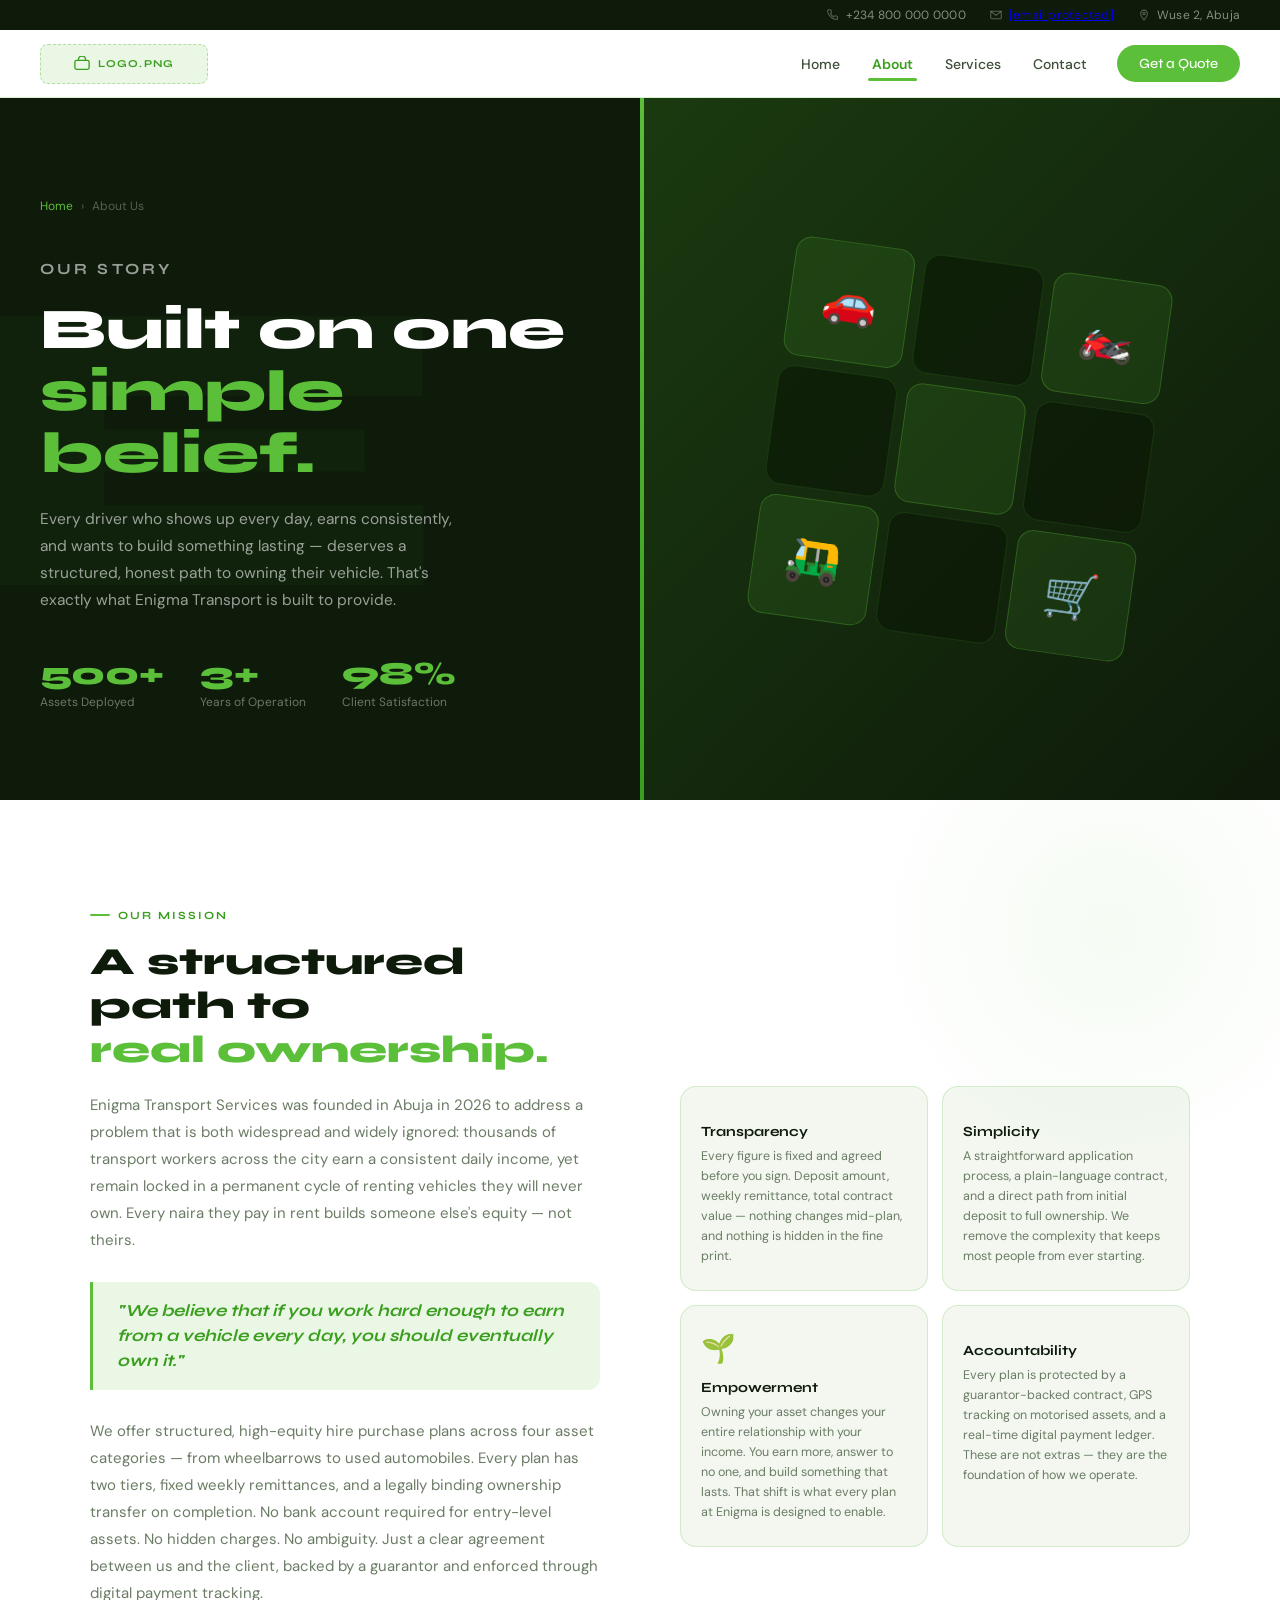
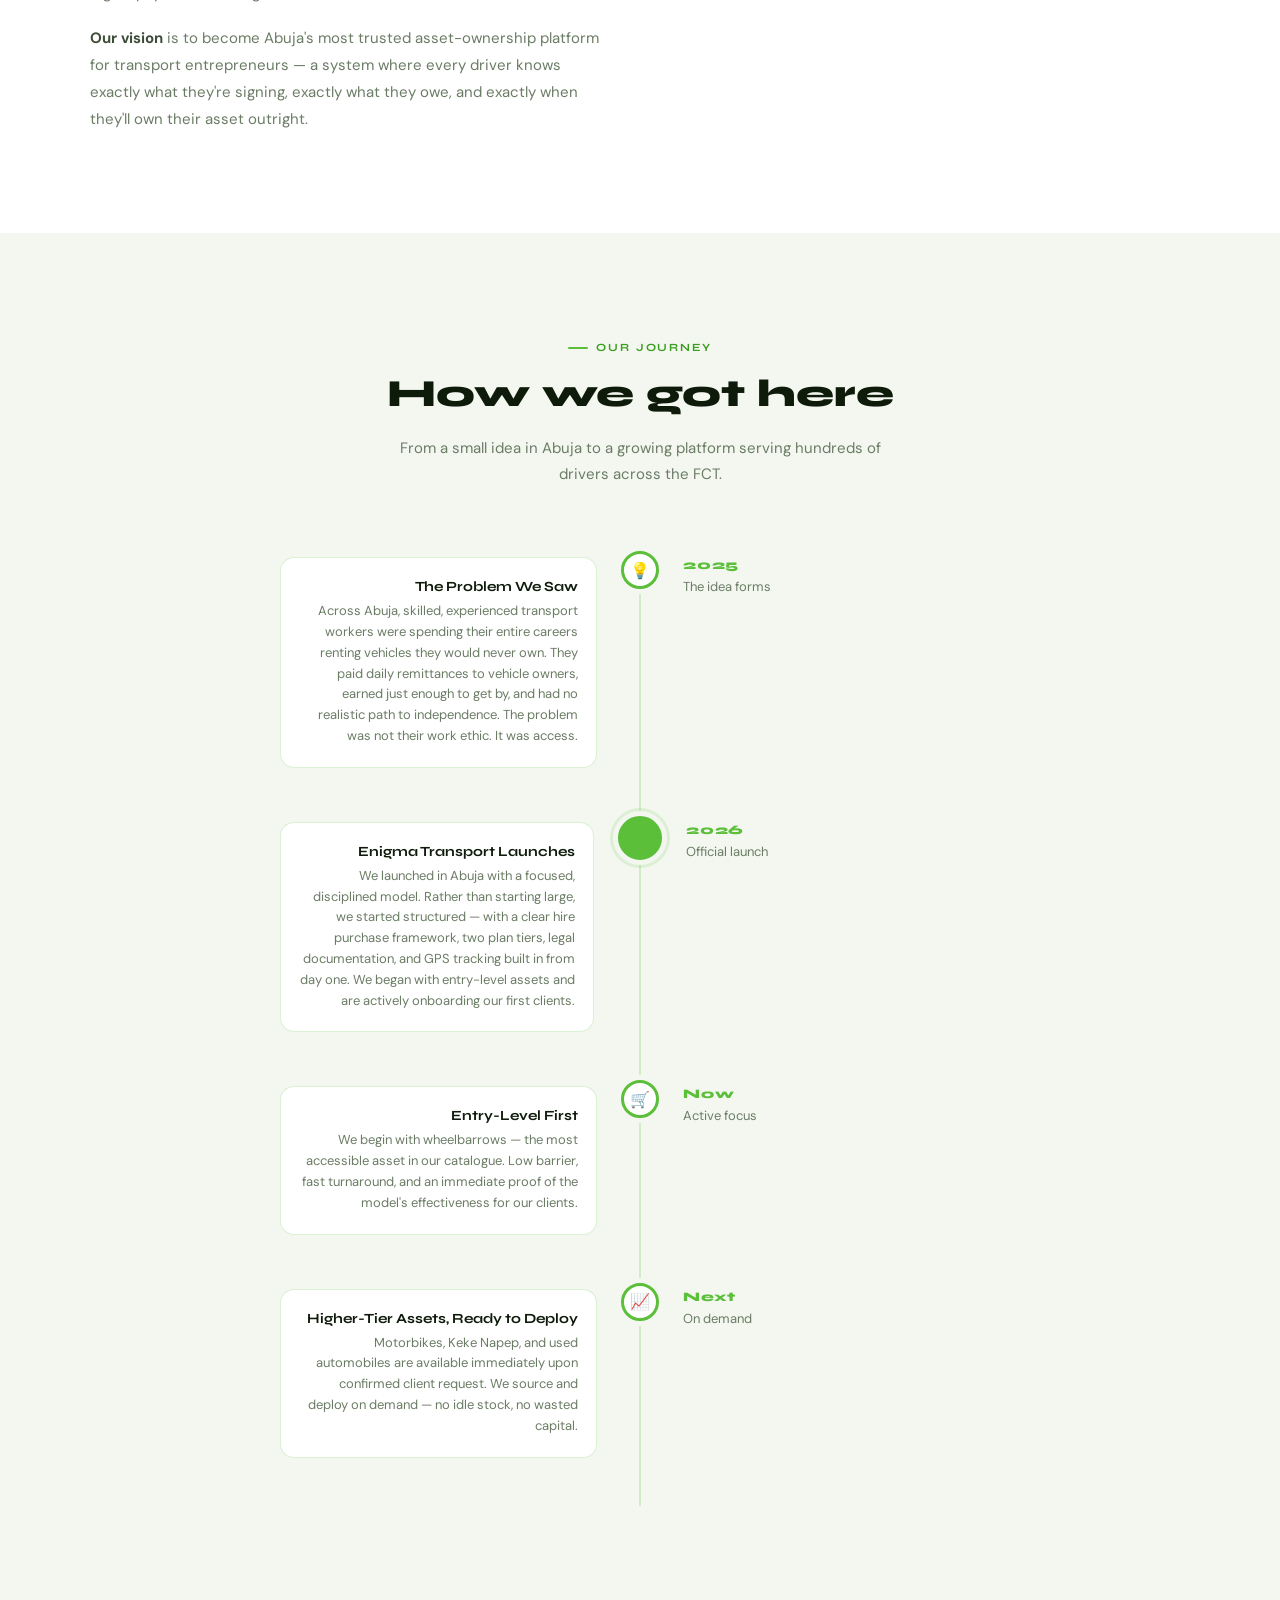
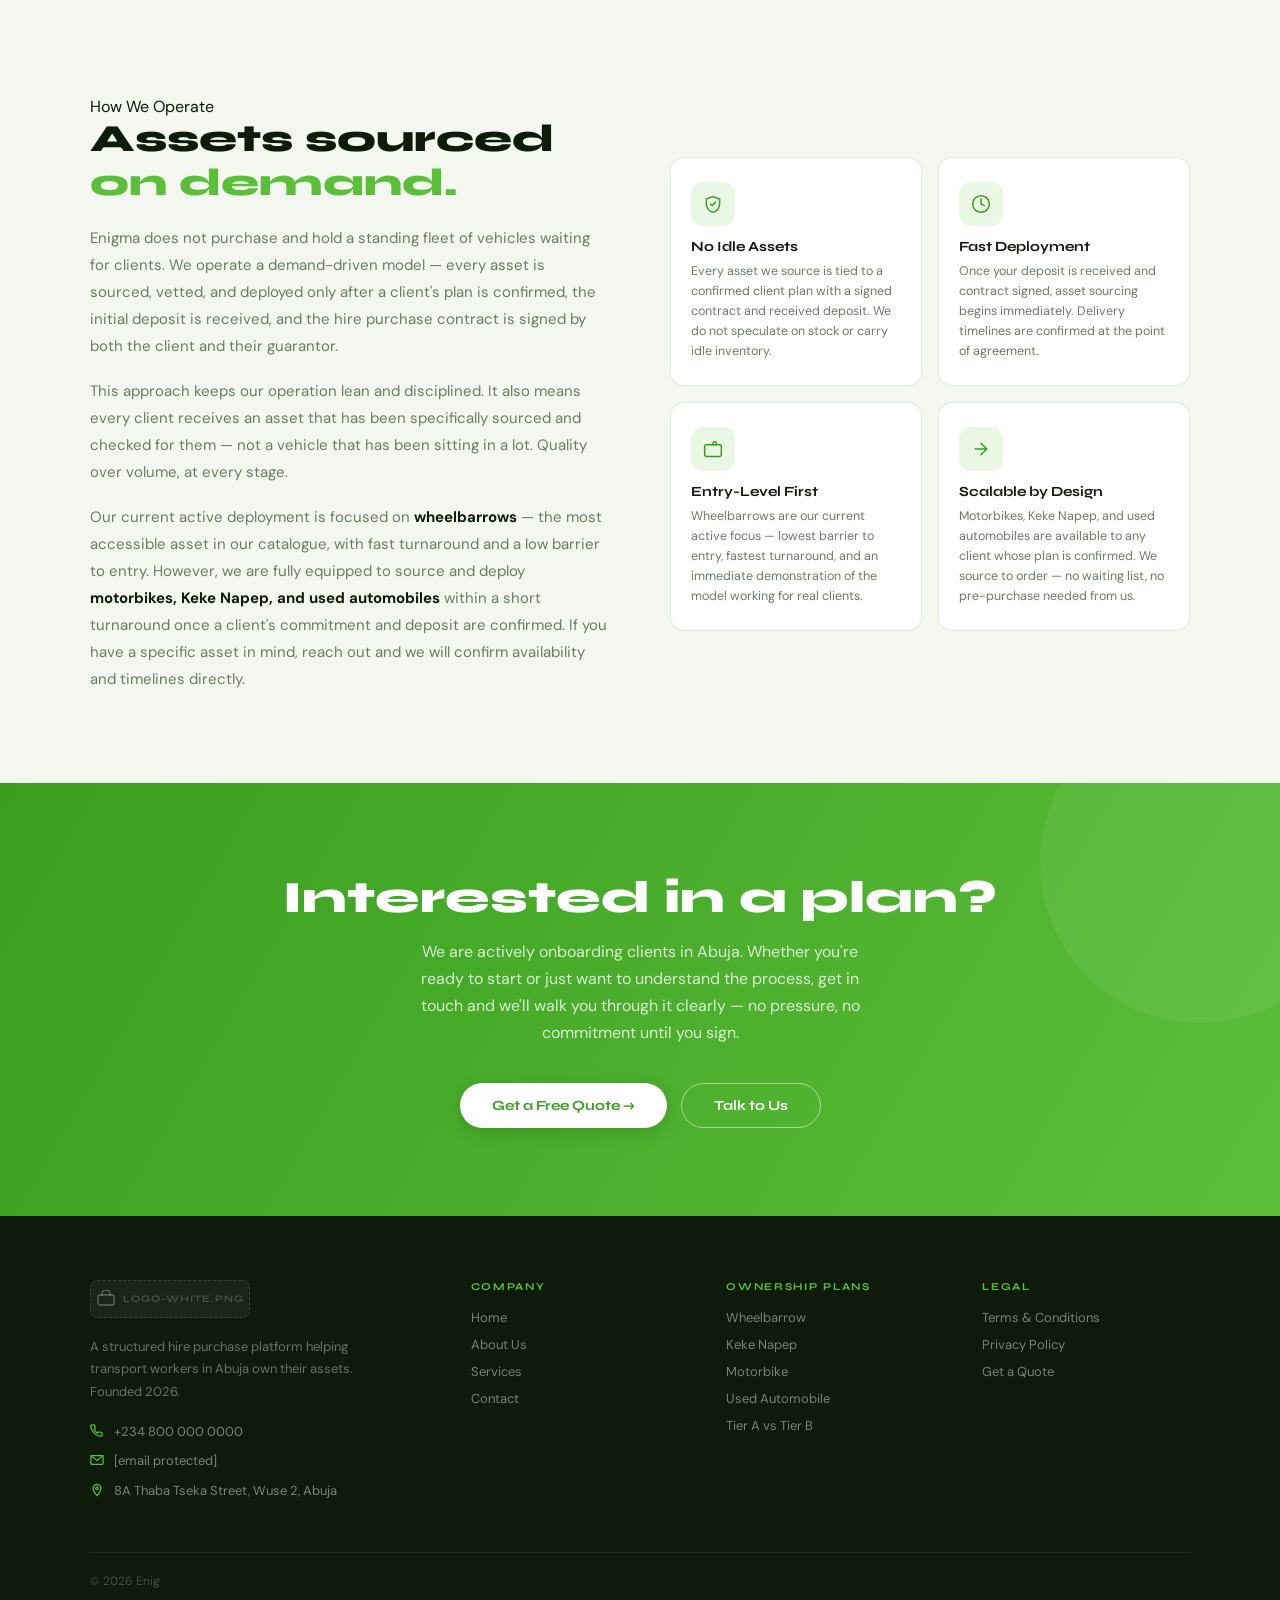
==== about.html @ c0e17446 "initial commit" ====
<!DOCTYPE html>
<html lang="en">
<head>
  <meta charset="UTF-8"/>
  <meta name="viewport" content="width=device-width, initial-scale=1.0"/>
  <title>About Us — Enigma Transport Services</title>
  <link rel="preconnect" href="https://fonts.googleapis.com">
  <link rel="preconnect" href="https://fonts.gstatic.com" crossorigin>
  <link href="https://fonts.googleapis.com/css2?family=Syne:wght@400;600;700;800&family=DM+Sans:ital,wght@0,300;0,400;0,500;0,600;1,300&display=swap" rel="stylesheet">

  <style>
    /* ── Top bar ── */
    .top-bar {
      display: flex; justify-content: flex-end; align-items: center;
      gap: 24px; background: var(--ink); padding: 7px 40px;
      font-size: 12px; color: rgba(255,255,255,0.5); letter-spacing: 0.02em;
    }
    .top-bar-item { display: flex; align-items: center; gap: 7px; }
    .top-bar-item svg { flex-shrink: 0; opacity: 0.6; }
    @media (max-width: 760px) { .top-bar { display: none; } }

    /* ── Header ── */
    .header {
      position: sticky; top: 0; z-index: 100;
      background: rgba(255,255,255,0.96);
      backdrop-filter: blur(12px); -webkit-backdrop-filter: blur(12px);
      border-bottom: 1.5px solid var(--border);
      padding: 0 40px;
      display: flex; align-items: center; justify-content: space-between;
      height: 68px; animation: slideDown 0.5s ease both;
    }

    /* Logo placeholder
       REPLACE: remove .logo-placeholder div entirely, keep only:
       <img src="images/logo.png" alt="Enigma Transport Services"> */
    .logo-link { text-decoration: none; display: flex; align-items: center; flex-shrink: 0; }
    .logo-img-wrap { height: 40px; width: 168px; display: flex; align-items: center; }
    .logo-placeholder {
      width: 100%; height: 40px; background: var(--green-pale);
      border: 1.5px dashed rgba(91,191,58,0.4); border-radius: 8px;
      display: flex; align-items: center; justify-content: center; gap: 8px;
    }
    .logo-placeholder span {
      font-family: var(--font-head); font-size: 10.5px; font-weight: 700;
      letter-spacing: 0.1em; text-transform: uppercase; color: var(--green-dark);
    }
    .logo-img-wrap img { height: 40px; width: auto; display: block; object-fit: contain; }

    /* Nav — bottom border slide-in */
    .nav { display: flex; align-items: center; gap: 0; }
    .nav a {
      font-size: 14px; font-weight: 500; color: var(--ink-soft);
      text-decoration: none; padding: 8px 16px;
      position: relative; transition: color 0.22s; white-space: nowrap;
    }
    .nav a::after {
      content: ''; position: absolute; bottom: 0; left: 50%; right: 50%;
      height: 2.5px; background: var(--green); border-radius: 2px;
      transition: left 0.28s cubic-bezier(.22,1,.36,1), right 0.28s cubic-bezier(.22,1,.36,1);
    }
    .nav a:hover { color: var(--green-dark); }
    .nav a:hover::after { left: 12px; right: 12px; }
    .nav a.active { color: var(--green-dark); font-weight: 600; }
    .nav a.active::after { left: 12px; right: 12px; }
    .nav-cta {
      margin-left: 14px; font-family: var(--font-head); font-size: 13px; font-weight: 700;
      background: var(--green); color: #fff !important;
      padding: 10px 22px !important; border-radius: 100px !important;
      border: none; cursor: pointer;
      transition: background 0.2s, transform 0.2s !important;
      flex-shrink: 0;
    }
    .nav-cta::after { display: none !important; }
    .nav-cta:hover { background: var(--green-dark) !important; transform: scale(1.04) !important; }
    .menu-toggle {
      display: none; background: none; border: none;
      cursor: pointer; padding: 6px; flex-direction: column; gap: 5px;
    }
    .menu-toggle span { display: block; width: 22px; height: 2px; background: var(--ink); border-radius: 2px; }

*, *::before, *::after { box-sizing: border-box; margin: 0; padding: 0; }

    :root {
      --green:       #5bbf3a;
      --green-dark:  #3a9e1f;
      --green-dim:   rgba(91,191,58,0.14);
      --green-pale:  #eaf7e4;
      --ink:         #0e1a0a;
      --ink-soft:    #3d4d38;
      --muted:       #6b7c65;
      --surface:     #ffffff;
      --bg:          #f3f7f0;
      --border:      rgba(91,191,58,0.22);
      --font-head:   'Syne', sans-serif;
      --font-body:   'DM Sans', sans-serif;
    }

    html { scroll-behavior: smooth; }
    body { font-family: var(--font-body); background: var(--surface); color: var(--ink); overflow-x: hidden; }

    @keyframes fadeUp {
      from { opacity: 0; transform: translateY(24px); }
      to   { opacity: 1; transform: translateY(0); }
    }
    @keyframes slideDown {
      from { transform: translateY(-100%); opacity: 0; }
      to   { transform: translateY(0); opacity: 1; }
    }
    @keyframes fadeIn {
      from { opacity: 0; } to { opacity: 1; }
    }

        
    
    
    
    
    
    /* ── Nav — bottom border slide-in on hover/active ── */
    
    
    
    
    
    
    
    
    
    
    
    

    /* ── Hero ─────────────────────────────────── */
    .about-hero {
      background: var(--ink);
      min-height: 78vh;
      display: grid;
      grid-template-columns: 1fr 1fr;
      position: relative;
      overflow: hidden;
    }
    @media (max-width: 860px) { .about-hero { grid-template-columns: 1fr; min-height: auto; } }

    .hero-left {
      padding: 90px 60px 80px 40px;
      display: flex; flex-direction: column; justify-content: center;
      position: relative; z-index: 2;
    }

    /* big decorative letter */
    .hero-left::before {
      content: 'E';
      position: absolute; left: -30px; top: 50%;
      transform: translateY(-50%);
      font-family: var(--font-head); font-size: 420px; font-weight: 800;
      color: rgba(91,191,58,0.04); line-height: 1;
      pointer-events: none; user-select: none;
    }

    .breadcrumb {
      font-size: 12px; color: rgba(255,255,255,0.3);
      margin-bottom: 22px; display: flex; align-items: center; gap: 8px;
    }
    .breadcrumb a { color: var(--green); text-decoration: none; }

    .hero-eyebrow {
      font-family: var(--font-head); font-size: 11px; font-weight: 700;
      letter-spacing: 0.2em; text-transform: uppercase; color: var(--green);
      margin-bottom: 16px;
      animation: fadeUp 0.5s 0.1s both;
    }

    .hero-left h1 {
      font-family: var(--font-head);
      font-size: clamp(2.2rem, 4.5vw, 3.8rem);
      font-weight: 800; color: #fff; line-height: 1.08;
      animation: fadeUp 0.55s 0.2s both;
    }
    .hero-left h1 .accent { color: var(--green); }

    .hero-left p {
      font-size: 15.5px; color: rgba(255,255,255,0.58);
      max-width: 420px; line-height: 1.75; margin-top: 20px;
      animation: fadeUp 0.55s 0.3s both;
    }

   .hero-stats {
      display: flex; 
      gap: 36px; 
      margin-top: 44px; 
      flex-wrap: wrap;
      animation: fadeUp 0.55s 0.4s both;
    }

    .h-stat-num {
      font-family: var(--font-head); 
      font-size: 2rem; 
      font-weight: 800;
      color: var(--green); 
      line-height: 1;
    }

    .h-stat-label { 
      font-size: 12px; 
      color: rgba(255,255,255,0.4); 
      margin-top: 4px; 
    }
    /* right image mosaic */
    .hero-right {
      position: relative; overflow: hidden;
    }
    @media (max-width: 860px) { .hero-right { display: none; } }

    .hero-right-img {
      position: absolute; inset: 0;
      background: linear-gradient(135deg, #1a3a10 0%, #0e1a0a 100%);
      display: flex; align-items: center; justify-content: center;
    }

    /* mosaic of emoji blocks */
    .mosaic {
      display: grid;
      grid-template-columns: repeat(3, 120px);
      grid-template-rows: repeat(3, 120px);
      gap: 10px;
      transform: rotate(8deg);
      opacity: 0.9;
      animation: fadeIn 0.8s 0.4s both;
    }
    .mosaic-cell {
      border-radius: 16px;
      background: rgba(255,255,255,0.05);
      border: 1.5px solid rgba(91,191,58,0.15);
      display: flex; align-items: center; justify-content: center;
      font-size: 2.8rem;
      transition: transform 0.3s;
    }
    .mosaic-cell.filled {
      background: rgba(91,191,58,0.12);
      border-color: rgba(91,191,58,0.3);
    }
    .mosaic-cell.dark { background: rgba(10,22,5,0.6); }

    /* diagonal green stripe */
    .hero-right::after {
      content: '';
      position: absolute; top: 0; left: 0;
      width: 4px; height: 100%;
      background: linear-gradient(180deg, var(--green) 0%, var(--green-dark) 100%);
    }

    /* ── Mission section ──────────────────────── */
    .mission {
      padding: 100px 40px;
      background: var(--surface);
      position: relative; overflow: hidden;
    }
    .mission::before {
      content: '';
      position: absolute; top: -120px; right: -80px;
      width: 500px; height: 500px; border-radius: 50%;
      background: radial-gradient(circle, rgba(91,191,58,0.06) 0%, transparent 70%);
      pointer-events: none;
    }

    .mission-inner {
      max-width: 1100px; margin: 0 auto;
      display: grid; grid-template-columns: 1fr 1fr; gap: 80px; align-items: center;
    }
    @media (max-width: 820px) { .mission-inner { grid-template-columns: 1fr; gap: 48px; } }

    .section-tag {
      display: inline-flex; align-items: center; gap: 8px;
      font-family: var(--font-head); font-size: 11px; font-weight: 700;
      letter-spacing: 0.18em; text-transform: uppercase;
      color: var(--green-dark); margin-bottom: 18px;
    }
    .section-tag::before {
      content: '';
      width: 20px; height: 2px;
      background: var(--green); border-radius: 2px;
    }

    .section-h2 {
      font-family: var(--font-head);
      font-size: clamp(1.7rem, 3vw, 2.4rem);
      font-weight: 800; color: var(--ink); line-height: 1.15;
      margin-bottom: 20px;
    }
    .section-h2 .accent { color: var(--green); }

    .mission-text p {
      font-size: 15px; color: var(--muted); line-height: 1.8; margin-bottom: 18px;
    }

    .pull-quote {
      border-left: 3px solid var(--green);
      padding: 16px 24px;
      background: var(--green-pale);
      border-radius: 0 12px 12px 0;
      margin: 28px 0;
    }
    .pull-quote p {
      font-family: var(--font-head); font-size: 1.05rem; font-weight: 700;
      color: var(--green-dark); line-height: 1.5; margin: 0 !important;
      font-style: italic;
    }

    /* values cards */
    .values-grid {
      display: grid; grid-template-columns: 1fr 1fr; gap: 14px;
    }
    .value-card {
      background: var(--bg); border: 1.5px solid var(--border);
      border-radius: 16px; padding: 24px 20px;
      transition: transform 0.3s, box-shadow 0.3s, border-color 0.3s;
      cursor: default;
    }
    .value-card:hover {
      transform: translateY(-5px);
      box-shadow: 0 12px 32px rgba(91,191,58,0.12);
      border-color: var(--green);
    }
    .val-icon {
      font-size: 28px; margin-bottom: 12px;
      display: block;
    }
    .value-card h4 {
      font-family: var(--font-head); font-size: 14px; font-weight: 700;
      color: var(--ink); margin-bottom: 6px;
    }
    .value-card p { font-size: 12.5px; color: var(--muted); line-height: 1.6; }

    /* ── Story / Timeline ─────────────────────── */
    .story {
      background: var(--bg);
      padding: 100px 40px;
    }
    .story-inner { max-width: 1100px; margin: 0 auto; }

    .story-head { text-align: center; margin-bottom: 64px; }
    .story-head p { font-size: 15px; color: var(--muted); max-width: 520px; margin: 12px auto 0; line-height: 1.7; }

    .timeline {
      position: relative;
      display: flex; flex-direction: column; gap: 0;
      max-width: 720px; margin: 0 auto;
    }

    /* vertical line */
    .timeline::before {
      content: '';
      position: absolute; top: 0; bottom: 0; left: 50%;
      width: 2px; background: var(--border);
      transform: translateX(-50%);
    }
    @media (max-width: 640px) { .timeline::before { left: 20px; } }

    .tl-item {
      display: grid;
      grid-template-columns: 1fr auto 1fr;
      gap: 0 24px;
      align-items: start;
      margin-bottom: 48px;
      position: relative;
    }
    @media (max-width: 640px) {
      .tl-item { grid-template-columns: auto 1fr; gap: 0 16px; padding-left: 8px; }
      .tl-right { display: none; }
    }

    .tl-left { text-align: right; padding-top: 6px; }
    .tl-right { padding-top: 6px; }

    .tl-year {
      font-family: var(--font-head); font-size: 13px; font-weight: 800;
      color: var(--green); letter-spacing: 0.06em;
    }
    .tl-desc { font-size: 13px; color: var(--muted); line-height: 1.6; margin-top: 4px; }

    .tl-dot-wrap {
      display: flex; flex-direction: column; align-items: center; gap: 0;
      position: relative; z-index: 1;
    }
    .tl-dot {
      width: 38px; height: 38px; border-radius: 50%;
      background: var(--surface); border: 3px solid var(--green);
      display: flex; align-items: center; justify-content: center;
      font-size: 16px; flex-shrink: 0;
      box-shadow: 0 0 0 5px var(--bg);
    }
    .tl-item.major .tl-dot {
      background: var(--green); width: 44px; height: 44px;
      box-shadow: 0 0 0 5px var(--bg), 0 0 0 8px rgba(91,191,58,0.15);
    }

    .tl-card {
      background: var(--surface); border: 1.5px solid var(--border);
      border-radius: 14px; padding: 20px 18px;
      transition: box-shadow 0.3s, border-color 0.3s;
    }
    .tl-card:hover { box-shadow: 0 8px 24px rgba(91,191,58,0.1); border-color: var(--green); }
    .tl-card h4 {
      font-family: var(--font-head); font-size: 14px; font-weight: 700;
      color: var(--ink); margin-bottom: 6px;
    }
    .tl-card p { font-size: 13px; color: var(--muted); line-height: 1.6; }

    /* odd items: card on left, desc on right */
    .tl-item.odd .tl-left { order: 1; }
    .tl-item.odd .tl-dot-wrap { order: 2; }
    .tl-item.odd .tl-right { order: 3; }

    .tl-item.even .tl-left { order: 3; text-align: left; }
    .tl-item.even .tl-dot-wrap { order: 2; }
    .tl-item.even .tl-right { order: 1; text-align: right; }

    /* ── Team section ─────────────────────────── */
    .team {
      background: var(--surface);
      padding: 100px 40px;
    }
    .team-inner { max-width: 1100px; margin: 0 auto; }
    .team-head { text-align: center; margin-bottom: 56px; }
    .team-head p { font-size: 15px; color: var(--muted); max-width: 480px; margin: 12px auto 0; line-height: 1.7; }

    .team-grid {
      display: grid;
      grid-template-columns: repeat(3, 1fr);
      gap: 24px;
    }
    @media (max-width: 820px) { .team-grid { grid-template-columns: repeat(2,1fr); } }
    @media (max-width: 520px) { .team-grid { grid-template-columns: 1fr; } }

    .team-card {
      border-radius: 20px;
      overflow: hidden;
      border: 1.5px solid var(--border);
      background: var(--bg);
      transition: transform 0.35s cubic-bezier(.22,1,.36,1), box-shadow 0.35s;
    }
    .team-card:hover {
      transform: translateY(-8px);
      box-shadow: 0 20px 48px rgba(91,191,58,0.13);
    }

    .team-avatar {
      height: 200px;
      display: flex; align-items: center; justify-content: center;
      font-size: 72px;
      position: relative; overflow: hidden;
    }
    .team-avatar.c1 { background: linear-gradient(135deg, #d4efc8, #b7e09e); }
    .team-avatar.c2 { background: linear-gradient(135deg, #c8e4d4, #9dd4ba); }
    .team-avatar.c3 { background: linear-gradient(135deg, #d4dde0, #b0c4cd); }
    .team-avatar.c4 { background: linear-gradient(135deg, #e0d4c8, #cdb89d); }
    .team-avatar.c5 { background: linear-gradient(135deg, #d4c8e0, #b89dcd); }
    .team-avatar.c6 { background: linear-gradient(135deg, #e0e0c8, #cdc89d); }

    /* subtle pattern overlay */
    .team-avatar::before {
      content: '';
      position: absolute; inset: 0;
      background: radial-gradient(circle at 70% 30%, rgba(255,255,255,0.3) 0%, transparent 60%);
    }

    .team-info { padding: 22px 20px 24px; }
    .team-info h3 {
      font-family: var(--font-head); font-size: 16px; font-weight: 800;
      color: var(--ink); margin-bottom: 3px;
    }
    .team-role {
      font-size: 12px; font-weight: 600; letter-spacing: 0.06em;
      text-transform: uppercase; color: var(--green-dark); margin-bottom: 10px;
    }
    .team-bio { font-size: 13px; color: var(--muted); line-height: 1.6; }

    /* ── How it works ─────────────────────────── */
    .how {
      background: var(--ink);
      padding: 100px 40px;
      position: relative; overflow: hidden;
    }
    .how::before {
      content: '';
      position: absolute; bottom: -150px; right: -100px;
      width: 600px; height: 600px; border-radius: 50%;
      border: 2px solid rgba(91,191,58,0.08); pointer-events: none;
    }

    .how-inner { max-width: 1100px; margin: 0 auto; }
    .how-head { text-align: center; margin-bottom: 64px; }
    .how-head .section-tag { justify-content: center; }
    .how-head .section-h2 { color: #fff; }
    .how-head .section-h2 .accent { color: var(--green); }
    .how-head p { font-size: 15px; color: rgba(255,255,255,0.45); max-width: 480px; margin: 12px auto 0; line-height: 1.7; }

    .how-steps {
      display: grid;
      grid-template-columns: repeat(4, 1fr);
      gap: 2px;
      position: relative;
    }
    @media (max-width: 760px) { .how-steps { grid-template-columns: repeat(2,1fr); gap: 16px; } }
    @media (max-width: 460px) { .how-steps { grid-template-columns: 1fr; } }

    /* connector line */
    .how-steps::before {
      content: '';
      position: absolute; top: 28px; left: 12.5%; right: 12.5%;
      height: 2px; background: rgba(91,191,58,0.2);
      pointer-events: none;
    }
    @media (max-width: 760px) { .how-steps::before { display: none; } }

    .how-step {
      display: flex; flex-direction: column; align-items: center;
      text-align: center; padding: 0 16px;
      animation: fadeUp 0.5s both;
    }
    .how-step:nth-child(1) { animation-delay: 0.1s; }
    .how-step:nth-child(2) { animation-delay: 0.2s; }
    .how-step:nth-child(3) { animation-delay: 0.3s; }
    .how-step:nth-child(4) { animation-delay: 0.4s; }

    .how-num {
      width: 56px; height: 56px; border-radius: 50%;
      background: rgba(91,191,58,0.12);
      border: 2px solid rgba(91,191,58,0.3);
      display: flex; align-items: center; justify-content: center;
      font-family: var(--font-head); font-size: 20px; font-weight: 800;
      color: var(--green); margin-bottom: 20px;
      position: relative; z-index: 1;
      transition: background 0.3s, border-color 0.3s, transform 0.3s;
    }
    .how-step:hover .how-num {
      background: var(--green); color: #fff;
      border-color: var(--green);
      transform: scale(1.1);
      box-shadow: 0 0 0 6px rgba(91,191,58,0.15);
    }

    .how-step h4 {
      font-family: var(--font-head); font-size: 15px; font-weight: 700;
      color: #fff; margin-bottom: 10px;
    }
    .how-step p { font-size: 13px; color: rgba(255,255,255,0.45); line-height: 1.65; }

    /* ── Partners / Social proof ──────────────── */
    .proof {
      background: var(--bg); padding: 80px 40px;
    }
    .proof-inner { max-width: 1100px; margin: 0 auto; text-align: center; }
    .proof-inner .section-tag { justify-content: center; }
    .proof-inner .section-h2 { margin-bottom: 14px; }
    .proof-inner > p { font-size: 15px; color: var(--muted); max-width: 480px; margin: 0 auto 52px; line-height: 1.7; }

    .testimonials {
      display: grid; grid-template-columns: repeat(3,1fr); gap: 20px;
    }
    @media (max-width: 820px) { .testimonials { grid-template-columns: 1fr; max-width: 480px; margin: 0 auto; } }

    .testi-card {
      background: var(--surface); border: 1.5px solid var(--border);
      border-radius: 18px; padding: 28px 24px;
      text-align: left;
      transition: transform 0.3s, box-shadow 0.3s;
      animation: fadeUp 0.5s both;
    }
    .testi-card:nth-child(1) { animation-delay: 0.1s; }
    .testi-card:nth-child(2) { animation-delay: 0.2s; }
    .testi-card:nth-child(3) { animation-delay: 0.3s; }
    .testi-card:hover { transform: translateY(-5px); box-shadow: 0 14px 36px rgba(91,191,58,0.1); }

    .stars { color: var(--green); font-size: 14px; letter-spacing: 2px; margin-bottom: 14px; }
    .testi-card p {
      font-size: 14px; color: var(--ink-soft); line-height: 1.7;
      font-style: italic; margin-bottom: 20px;
    }
    .testi-author { display: flex; align-items: center; gap: 12px; }
    .testi-avatar {
      width: 40px; height: 40px; border-radius: 50%;
      background: var(--green-pale); display: flex;
      align-items: center; justify-content: center; font-size: 18px;
      border: 2px solid var(--border);
    }
    .testi-name { font-family: var(--font-head); font-size: 13px; font-weight: 700; color: var(--ink); }
    .testi-role { font-size: 11.5px; color: var(--muted); }

    /* ── CTA banner ───────────────────────────── */
    .cta-banner {
      background: linear-gradient(120deg, var(--green-dark) 0%, var(--green) 100%);
      padding: 88px 40px; text-align: center;
      position: relative; overflow: hidden;
    }
    .cta-banner::before {
      content: '';
      position: absolute; top: -80px; right: -80px;
      width: 320px; height: 320px; border-radius: 50%;
      background: rgba(255,255,255,0.06); pointer-events: none;
    }
    .cta-banner h2 {
      font-family: var(--font-head); font-size: clamp(1.8rem, 3.5vw, 2.8rem);
      font-weight: 800; color: #fff; margin-bottom: 14px; position: relative; z-index: 1;
    }
    .cta-banner p {
      font-size: 16px; color: rgba(255,255,255,0.8);
      max-width: 480px; margin: 0 auto 36px; line-height: 1.7; position: relative; z-index: 1;
    }
    .cta-buttons { display: flex; gap: 14px; justify-content: center; flex-wrap: wrap; position: relative; z-index: 1; }
    .btn-white {
      font-family: var(--font-head); font-size: 14px; font-weight: 700;
      background: #fff; color: var(--green-dark); border: none;
      border-radius: 100px; padding: 14px 32px; cursor: pointer;
      box-shadow: 0 4px 18px rgba(0,0,0,0.15);
      transition: transform 0.2s, box-shadow 0.2s;
    }
    .btn-white:hover { transform: translateY(-2px); box-shadow: 0 8px 28px rgba(0,0,0,0.2); }
    .btn-outline-white {
      font-family: var(--font-head); font-size: 14px; font-weight: 700;
      background: transparent; color: #fff;
      border: 1.5px solid rgba(255,255,255,0.5);
      border-radius: 100px; padding: 13px 32px; cursor: pointer;
      transition: background 0.22s, border-color 0.22s;
    }
    .btn-outline-white:hover { background: rgba(255,255,255,0.15); border-color: #fff; }

    
    /* ── Footer ─────────────────────────────────────────── */
    footer { background: var(--ink); padding: 64px 40px 0; }
    .footer-top { max-width: 1100px; margin: 0 auto; display: grid; grid-template-columns: 1.6fr 1fr 1fr 1fr; gap: 48px; padding-bottom: 52px; border-bottom: 1px solid rgba(255,255,255,0.08); }
    @media (max-width: 900px) { .footer-top { grid-template-columns: 1fr 1fr; } }
    @media (max-width: 520px) { .footer-top { grid-template-columns: 1fr; } }

    /* brand column spans full width of brand cell */
    .footer-brand { display: flex; flex-direction: column; gap: 18px; }
    .footer-logo-wrap { height: 38px; width: 160px; }
    .footer-logo-placeholder {
      width: 100%; height: 38px;
      background: rgba(255,255,255,0.05);
      border: 1.5px dashed rgba(255,255,255,0.14);
      border-radius: 8px;
      display: flex; align-items: center; justify-content: center; gap: 8px;
    }
    .footer-logo-placeholder span {
      font-family: var(--font-head); font-size: 10px; font-weight: 700;
      letter-spacing: 0.1em; text-transform: uppercase; color: rgba(255,255,255,0.2);
    }
    .footer-tagline { font-size: 13px; color: rgba(255,255,255,0.38); line-height: 1.75; max-width: 280px; }

    /* contact block */
    .footer-contact-block { display: flex; flex-direction: column; gap: 10px; }
    .footer-contact-item { display: flex; align-items: flex-start; gap: 10px; }
    .footer-contact-icon { width: 14px; height: 14px; flex-shrink: 0; color: var(--green); margin-top: 2px; }
    .footer-contact-item a,
    .footer-contact-item span { font-size: 13px; color: rgba(255,255,255,0.45); text-decoration: none; line-height: 1.5; transition: color 0.2s; }
    .footer-contact-item a:hover { color: var(--green); }

    /* link columns */
    .footer-links { display: contents; }
    .footer-col h5 {
      font-family: var(--font-head); font-size: 10.5px; font-weight: 700;
      letter-spacing: 0.16em; text-transform: uppercase;
      color: var(--green); margin-bottom: 16px;
    }
    .footer-col a {
      display: block; font-size: 13px; color: rgba(255,255,255,0.45);
      text-decoration: none; margin-bottom: 10px; transition: color 0.2s;
    }
    .footer-col a:hover { color: var(--green); }

    /* bottom bar */
    .footer-bottom {
      max-width: 1100px; margin: 0 auto;
      display: flex; justify-content: space-between; align-items: center;
      flex-wrap: wrap; gap: 10px;
      padding: 20px 0;
      font-size: 12px; color: rgba(255,255,255,0.22);
    }
    .footer-bottom a { color: rgba(255,255,255,0.3); text-decoration: none; transition: color 0.2s; }
    .footer-bottom a:hover { color: var(--green); }
    .footer-dot { margin: 0 6px; }

    @media (max-width: 760px) {
      footer { padding: 48px 20px 0; }
      .footer-bottom { padding: 16px 0; }
    }

    /* ── Responsive ───────────────────────────── */
    @media (max-width: 760px) {
      
      
      
      
      
      
      .nav a.active, 
      
      
      .hero-left { padding: 60px 20px; }
      .mission, .story, .team, .how, .proof { padding: 70px 20px; }
      .cta-banner { padding: 64px 20px; }
      footer { padding: 48px 20px 28px; }
    }
  </style>
</head>
<body>

    <!-- Top bar -->
  <div class="top-bar">
    <div class="top-bar-item">
      <!--
        ICON PLACEHOLDER — replace svg with:
        <img src="images/icon-phone-sm.svg" alt="" width="12" height="12">
      -->
      <svg width="12" height="12" viewBox="0 0 16 16" fill="none" stroke="currentColor" stroke-width="1.4" stroke-linecap="round" stroke-linejoin="round"><path d="M14 10.67v2a1.33 1.33 0 01-1.45 1.33 13.19 13.19 0 01-5.75-2.05 13 13 0 01-4-4A13.19 13.19 0 01.75 2.45 1.33 1.33 0 012.07 1h2a1.33 1.33 0 011.33 1.14 8.56 8.56 0 00.47 1.88 1.33 1.33 0 01-.3 1.41L4.59 6.4a10.67 10.67 0 004 4l.97-.97a1.33 1.33 0 011.41-.3 8.56 8.56 0 001.88.47A1.33 1.33 0 0114 10.67z"/></svg>
      +234 800 000 0000
    </div>
    <div class="top-bar-item">
      <!--
        ICON PLACEHOLDER — replace svg with:
        <img src="images/icon-email-sm.svg" alt="" width="12" height="12">
      -->
      <svg width="12" height="12" viewBox="0 0 16 16" fill="none" stroke="currentColor" stroke-width="1.4" stroke-linecap="round" stroke-linejoin="round"><rect x="1" y="3" width="14" height="10" rx="1.5"/><path d="M1 3l7 5.5L15 3"/></svg>
      <a href="/cdn-cgi/l/email-protection" class="__cf_email__" data-cfemail="eb82858d84ab8e85828c868a9f998a85989b84999fc5888486">[email&#160;protected]</a>
    </div>
    <div class="top-bar-item">
      <!--
        ICON PLACEHOLDER — replace svg with:
        <img src="images/icon-location-sm.svg" alt="" width="12" height="12">
      -->
      <svg width="12" height="12" viewBox="0 0 16 16" fill="none" stroke="currentColor" stroke-width="1.4" stroke-linecap="round" stroke-linejoin="round"><path d="M8 1.5A4.5 4.5 0 0112.5 6c0 3.5-4.5 8.5-4.5 8.5S3.5 9.5 3.5 6A4.5 4.5 0 018 1.5z"/><circle cx="8" cy="6" r="1.5"/></svg>
      Wuse 2, Abuja
    </div>
  </div>

  <!-- Header -->
    <!-- Header -->
  <header class="header">
    <a href="index.html" class="logo-link">
      <div class="logo-img-wrap">
        <!--
          LOGO PLACEHOLDER — replace this entire div with:
          <img src="images/logo.png" alt="Enigma Transport Services">
        -->
        <div class="logo-placeholder">
          <svg width="16" height="16" viewBox="0 0 18 18" fill="none"><rect x="1" y="5" width="16" height="10" rx="2" stroke="#3a9e1f" stroke-width="1.5"/><path d="M5 5V4a4 4 0 018 0v1" stroke="#3a9e1f" stroke-width="1.5" stroke-linecap="round"/></svg>
          <span>logo.png</span>
        </div>
      </div>
    </a>

    <button class="menu-toggle" aria-label="Toggle menu"
      onclick="this.nextElementSibling.classList.toggle('open')">
      <span></span><span></span><span></span>
    </button>

    <nav class="nav">
      <a href="index.html" >Home</a>
      <a href="about.html" class="active">About</a>
      <a href="services.html" >Services</a>
      <a href="contact.html" >Contact</a>
      <a href="quote.html" class="nav-cta">Get a Quote</a>
    </nav>
  </header>

  <!-- Hero -->
  <section class="about-hero">
    <div class="hero-left">
      <div class="breadcrumb">
        <a href="index.html">Home</a>
        <span>›</span>
        <span>About Us</span>
      </div>
      <p class="hero-eyebrow">Our Story</p>
      <h1>Built on one<br><span class="accent">simple belief.</span></h1>
      <p>Every driver who shows up every day, earns consistently, and wants to build something lasting — deserves a structured, honest path to owning their vehicle. That's exactly what Enigma Transport is built to provide.</p>
      <div class="hero-stats">
        <div class="h-stat">
          <div class="h-stat-num">500+</div>
          <div class="h-stat-label">Assets Deployed</div>
        </div>
        <div class="h-stat">
          <div class="h-stat-num">3+</div>
          <div class="h-stat-label">Years of Operation</div>
        </div>
        <div class="h-stat">
          <div class="h-stat-num">98%</div>
          <div class="h-stat-label">Client Satisfaction</div>
        </div>
      </div>
    </div>
    <div class="hero-right">
      <div class="hero-right-img">
        <div class="mosaic">
          <div class="mosaic-cell filled">🚗</div>
          <div class="mosaic-cell dark"></div>
          <div class="mosaic-cell filled">🏍️</div>
          <div class="mosaic-cell dark"></div>
          <div class="mosaic-cell filled"></div>
          <div class="mosaic-cell dark"></div>
          <div class="mosaic-cell filled">🛺</div>
          <div class="mosaic-cell dark"></div>
          <div class="mosaic-cell filled">🛒</div>
        </div>
      </div>
    </div>
  </section>

  <!-- Mission & Values -->
  <section class="mission">
    <div class="mission-inner">
      <div class="mission-text">
        <span class="section-tag">Our Mission</span>
        <h2 class="section-h2">A structured path to<br><span class="accent">real ownership.</span></h2>
        <p>Enigma Transport Services was founded in Abuja in 2026 to address a problem that is both widespread and widely ignored: thousands of transport workers across the city earn a consistent daily income, yet remain locked in a permanent cycle of renting vehicles they will never own. Every naira they pay in rent builds someone else's equity — not theirs.</p>
        <div class="pull-quote">
          <p>"We believe that if you work hard enough to earn from a vehicle every day, you should eventually own it."</p>
        </div>
        <p>We offer structured, high-equity hire purchase plans across four asset categories — from wheelbarrows to used automobiles. Every plan has two tiers, fixed weekly remittances, and a legally binding ownership transfer on completion. No bank account required for entry-level assets. No hidden charges. No ambiguity. Just a clear agreement between us and the client, backed by a guarantor and enforced through digital payment tracking.</p>

        <p style="font-size:15px; color:var(--muted); line-height:1.8; margin-top:18px; margin-bottom:0;">
          <strong style="color:var(--ink-soft);">Our vision</strong> is to become Abuja's most trusted asset-ownership platform for transport entrepreneurs — a system where every driver knows exactly what they're signing, exactly what they owe, and exactly when they'll own their asset outright.
        </p>
      </div>

      <div class="values-grid">
        <div class="value-card">
          <span class="val-icon"></span>
          <h4>Transparency</h4>
          <p>Every figure is fixed and agreed before you sign. Deposit amount, weekly remittance, total contract value — nothing changes mid-plan, and nothing is hidden in the fine print.</p>
        </div>
        <div class="value-card">
          <span class="val-icon"></span>
          <h4>Simplicity</h4>
          <p>A straightforward application process, a plain-language contract, and a direct path from initial deposit to full ownership. We remove the complexity that keeps most people from ever starting.</p>
        </div>
        <div class="value-card">
          <span class="val-icon">🌱</span>
          <h4>Empowerment</h4>
          <p>Owning your asset changes your entire relationship with your income. You earn more, answer to no one, and build something that lasts. That shift is what every plan at Enigma is designed to enable.</p>
        </div>
        <div class="value-card">
          <span class="val-icon"></span>
          <h4>Accountability</h4>
          <p>Every plan is protected by a guarantor-backed contract, GPS tracking on motorised assets, and a real-time digital payment ledger. These are not extras — they are the foundation of how we operate.</p>
        </div>
      </div>
    </div>
  </section>

  <!-- Story Timeline -->
  <section class="story">
    <div class="story-inner">
      <div class="story-head">
        <span class="section-tag" style="justify-content:center;">Our Journey</span>
        <h2 class="section-h2">How we got here</h2>
        <p>From a small idea in Abuja to a growing platform serving hundreds of drivers across the FCT.</p>
      </div>

              <div class="timeline">

          <div class="tl-item odd">
            <div class="tl-left">
              <div class="tl-card">
                <h4>The Problem We Saw</h4>
                <p>Across Abuja, skilled, experienced transport workers were spending their entire careers renting vehicles they would never own. They paid daily remittances to vehicle owners, earned just enough to get by, and had no realistic path to independence. The problem was not their work ethic. It was access.</p>
              </div>
            </div>
            <div class="tl-dot-wrap">
              <div class="tl-dot">💡</div>
            </div>
            <div class="tl-right">
              <div class="tl-year">2025</div>
              <div class="tl-desc">The idea forms</div>
            </div>
          </div>

          <div class="tl-item even major">
            <div class="tl-left">
              <div class="tl-year">2026</div>
              <div class="tl-desc">Official launch</div>
            </div>
            <div class="tl-dot-wrap">
              <div class="tl-dot"></div>
            </div>
            <div class="tl-right">
              <div class="tl-card">
                <h4>Enigma Transport Launches</h4>
                <p>We launched in Abuja with a focused, disciplined model. Rather than starting large, we started structured — with a clear hire purchase framework, two plan tiers, legal documentation, and GPS tracking built in from day one. We began with entry-level assets and are actively onboarding our first clients.</p>
              </div>
            </div>
          </div>

          <div class="tl-item odd">
            <div class="tl-left">
              <div class="tl-card">
                <h4>Entry-Level First</h4>
                <p>We begin with wheelbarrows — the most accessible asset in our catalogue. Low barrier, fast turnaround, and an immediate proof of the model's effectiveness for our clients.</p>
              </div>
            </div>
            <div class="tl-dot-wrap">
              <div class="tl-dot">🛒</div>
            </div>
            <div class="tl-right">
              <div class="tl-year">Now</div>
              <div class="tl-desc">Active focus</div>
            </div>
          </div>

          <div class="tl-item even">
            <div class="tl-left">
              <div class="tl-year">Next</div>
              <div class="tl-desc">On demand</div>
            </div>
            <div class="tl-dot-wrap">
              <div class="tl-dot">📈</div>
            </div>
            <div class="tl-right">
              <div class="tl-card">
                <h4>Higher-Tier Assets, Ready to Deploy</h4>
                <p>Motorbikes, Keke Napep, and used automobiles are available immediately upon confirmed client request. We source and deploy on demand — no idle stock, no wasted capital.</p>
              </div>
            </div>
          </div>

        </div>
      </div>
    </div>
  </section>

    <!-- Demand-Driven Model -->
  <section class="why" id="model" style="background:var(--bg); padding:90px 40px;">
    <div class="why-inner" style="max-width:1100px; margin:0 auto; display:grid; grid-template-columns:1fr 1fr; gap:60px; align-items:center;">
      <div class="why-text">
        <p class="section-eyebrow">How We Operate</p>
        <h2 class="section-h2">Assets sourced<br><span class="accent">on demand.</span></h2>
        <p style="font-size:15px; color:var(--muted); line-height:1.8; margin-bottom:18px;">
          Enigma does not purchase and hold a standing fleet of vehicles waiting for clients. We operate a demand-driven model — every asset is sourced, vetted, and deployed only after a client's plan is confirmed, the initial deposit is received, and the hire purchase contract is signed by both the client and their guarantor.
        </p>
        <p style="font-size:15px; color:var(--muted); line-height:1.8; margin-bottom:18px;">
          This approach keeps our operation lean and disciplined. It also means every client receives an asset that has been specifically sourced and checked for them — not a vehicle that has been sitting in a lot. Quality over volume, at every stage.
        </p>
        <p style="font-size:15px; color:var(--muted); line-height:1.8;">
          Our current active deployment is focused on <strong style="color:var(--ink);">wheelbarrows</strong> — the most accessible asset in our catalogue, with fast turnaround and a low barrier to entry. However, we are fully equipped to source and deploy <strong style="color:var(--ink);">motorbikes, Keke Napep, and used automobiles</strong> within a short turnaround once a client's commitment and deposit are confirmed. If you have a specific asset in mind, reach out and we will confirm availability and timelines directly.
        </p>
      </div>
      <div class="why-features" style="display:grid; grid-template-columns:1fr 1fr; gap:16px;">
        <div class="feat-card" style="background:var(--surface); border:1.5px solid var(--border); border-radius:14px; padding:24px 20px;">
          <div class="feat-icon" style="width:44px; height:44px; border-radius:12px; background:var(--green-pale); display:flex; align-items:center; justify-content:center; margin-bottom:12px;">
            <svg width="20" height="20" viewBox="0 0 24 24" fill="none" stroke="#3a9e1f" stroke-width="1.8" stroke-linecap="round"><path d="M9 12l2 2 4-4"/><path d="M20 12c0 5-4 9-8 10-4-1-8-5-8-10V6l8-3 8 3v6z"/></svg>
          </div>
          <h4 style="font-family:var(--font-head); font-size:14px; font-weight:700; color:var(--ink); margin-bottom:6px;">No Idle Assets</h4>
          <p style="font-size:12.5px; color:var(--muted); line-height:1.6;">Every asset we source is tied to a confirmed client plan with a signed contract and received deposit. We do not speculate on stock or carry idle inventory.</p>
        </div>
        <div class="feat-card" style="background:var(--surface); border:1.5px solid var(--border); border-radius:14px; padding:24px 20px;">
          <div class="feat-icon" style="width:44px; height:44px; border-radius:12px; background:var(--green-pale); display:flex; align-items:center; justify-content:center; margin-bottom:12px;">
            <svg width="20" height="20" viewBox="0 0 24 24" fill="none" stroke="#3a9e1f" stroke-width="1.8" stroke-linecap="round"><circle cx="12" cy="12" r="10"/><path d="M12 6v6l4 2"/></svg>
          </div>
          <h4 style="font-family:var(--font-head); font-size:14px; font-weight:700; color:var(--ink); margin-bottom:6px;">Fast Deployment</h4>
          <p style="font-size:12.5px; color:var(--muted); line-height:1.6;">Once your deposit is received and contract signed, asset sourcing begins immediately. Delivery timelines are confirmed at the point of agreement.</p>
        </div>
        <div class="feat-card" style="background:var(--surface); border:1.5px solid var(--border); border-radius:14px; padding:24px 20px;">
          <div class="feat-icon" style="width:44px; height:44px; border-radius:12px; background:var(--green-pale); display:flex; align-items:center; justify-content:center; margin-bottom:12px;">
            <svg width="20" height="20" viewBox="0 0 24 24" fill="none" stroke="#3a9e1f" stroke-width="1.8" stroke-linecap="round"><rect x="2" y="7" width="20" height="14" rx="2"/><path d="M16 7V5a2 2 0 00-4 0v2"/></svg>
          </div>
          <h4 style="font-family:var(--font-head); font-size:14px; font-weight:700; color:var(--ink); margin-bottom:6px;">Entry-Level First</h4>
          <p style="font-size:12.5px; color:var(--muted); line-height:1.6;">Wheelbarrows are our current active focus — lowest barrier to entry, fastest turnaround, and an immediate demonstration of the model working for real clients.</p>
        </div>
        <div class="feat-card" style="background:var(--surface); border:1.5px solid var(--border); border-radius:14px; padding:24px 20px;">
          <div class="feat-icon" style="width:44px; height:44px; border-radius:12px; background:var(--green-pale); display:flex; align-items:center; justify-content:center; margin-bottom:12px;">
            <svg width="20" height="20" viewBox="0 0 24 24" fill="none" stroke="#3a9e1f" stroke-width="1.8" stroke-linecap="round"><path d="M5 12h14M12 5l7 7-7 7"/></svg>
          </div>
          <h4 style="font-family:var(--font-head); font-size:14px; font-weight:700; color:var(--ink); margin-bottom:6px;">Scalable by Design</h4>
          <p style="font-size:12.5px; color:var(--muted); line-height:1.6;">Motorbikes, Keke Napep, and used automobiles are available to any client whose plan is confirmed. We source to order — no waiting list, no pre-purchase needed from us.</p>
        </div>
      </div>
    </div>
  </section>

  

  

  <!-- CTA Banner -->
  <section class="cta-banner">
    <h2>Interested in a plan?</h2>
    <p>We are actively onboarding clients in Abuja. Whether you're ready to start or just want to understand the process, get in touch and we'll walk you through it clearly — no pressure, no commitment until you sign.</p>
    <div class="cta-buttons">
      <button class="btn-white" onclick="window.location.href='quote.html'">Get a Free Quote →</button>
      <button class="btn-outline-white" onclick="window.location.href='contact.html'">Talk to Us</button>
    </div>
  </section>

    <!-- Footer -->
  <footer>
    <div class="footer-top">
      <div class="footer-brand">
        <!--
          FOOTER LOGO PLACEHOLDER
          Replace the .footer-logo-placeholder div with:
          <img src="images/logo-white.png" alt="Enigma Transport Services" style="height:36px;width:auto;display:block;">
        -->
        <div class="footer-logo-wrap">
          <div class="footer-logo-placeholder">
            <svg width="18" height="18" viewBox="0 0 18 18" fill="none">
              <rect x="1" y="5" width="16" height="10" rx="2" stroke="rgba(255,255,255,0.3)" stroke-width="1.4"/>
              <path d="M5 5V4a4 4 0 018 0v1" stroke="rgba(255,255,255,0.3)" stroke-width="1.4" stroke-linecap="round"/>
            </svg>
            <span>logo-white.png</span>
          </div>
        </div>
        <p class="footer-tagline">A structured hire purchase platform helping transport workers in Abuja own their assets. Founded 2026.</p>
        <div class="footer-contact-block">
          <div class="footer-contact-item">
            <!--
              ICON PLACEHOLDER — replace svg with your phone icon image:
              <img src="images/icon-phone.svg" alt="" width="14" height="14">
            -->
            <svg class="footer-contact-icon" viewBox="0 0 16 16" fill="none" stroke="currentColor" stroke-width="1.4" stroke-linecap="round" stroke-linejoin="round"><path d="M14 10.67v2a1.33 1.33 0 01-1.45 1.33 13.19 13.19 0 01-5.75-2.05 13 13 0 01-4-4A13.19 13.19 0 01.75 2.45 1.33 1.33 0 012.07 1h2a1.33 1.33 0 011.33 1.14 8.56 8.56 0 00.47 1.88 1.33 1.33 0 01-.3 1.41L4.59 6.4a10.67 10.67 0 004 4l.97-.97a1.33 1.33 0 011.41-.3 8.56 8.56 0 001.88.47A1.33 1.33 0 0114 10.67z"/></svg>
            <a href="tel:+2348000000000">+234 800 000 0000</a>
          </div>
          <div class="footer-contact-item">
            <!--
              ICON PLACEHOLDER — replace svg with your email icon image:
              <img src="images/icon-email.svg" alt="" width="14" height="14">
            -->
            <svg class="footer-contact-icon" viewBox="0 0 16 16" fill="none" stroke="currentColor" stroke-width="1.4" stroke-linecap="round" stroke-linejoin="round"><rect x="1" y="3" width="14" height="10" rx="1.5"/><path d="M1 3l7 5.5L15 3"/></svg>
            <a href="/cdn-cgi/l/email-protection#5e373038311e3b303739333f2a2c3f302d2e312c2a703d3133"><span class="__cf_email__" data-cfemail="8ee7e0e8e1ceebe0e7e9e3effafcefe0fdfee1fcfaa0ede1e3">[email&#160;protected]</span></a>
          </div>
          <div class="footer-contact-item">
            <!--
              ICON PLACEHOLDER — replace svg with your location icon image:
              <img src="images/icon-location.svg" alt="" width="14" height="14">
            -->
            <svg class="footer-contact-icon" viewBox="0 0 16 16" fill="none" stroke="currentColor" stroke-width="1.4" stroke-linecap="round" stroke-linejoin="round"><path d="M8 1.5A4.5 4.5 0 0112.5 6c0 3.5-4.5 8.5-4.5 8.5S3.5 9.5 3.5 6A4.5 4.5 0 018 1.5z"/><circle cx="8" cy="6" r="1.5"/></svg>
            <span>8A Thaba Tseka Street, Wuse 2, Abuja</span>
          </div>
        </div>
      </div>

      <div class="footer-links">
        <div class="footer-col">
          <h5>Company</h5>
          <a href="index.html">Home</a>
          <a href="about.html">About Us</a>
          <a href="services.html">Services</a>
          <a href="contact.html">Contact</a>
        </div>
        <div class="footer-col">
          <h5>Ownership Plans</h5>
          <a href="plans.html#wheelbarrow">Wheelbarrow</a>
          <a href="plans.html#keke">Keke Napep</a>
          <a href="plans.html#motorbike">Motorbike</a>
          <a href="plans.html#automobile">Used Automobile</a>
          <a href="plans.html#tiers">Tier A vs Tier B</a>
        </div>
        <div class="footer-col">
          <h5>Legal</h5>
          <a href="terms.html">Terms &amp; Conditions</a>
          <a href="contact.html">Privacy Policy</a>
          <a href="quote.html">Get a Quote</a>
        </div>
      </div>
    </div>

    <div class="footer-bottom">
      <span>&copy; 2026 Enig
</body>
</html>
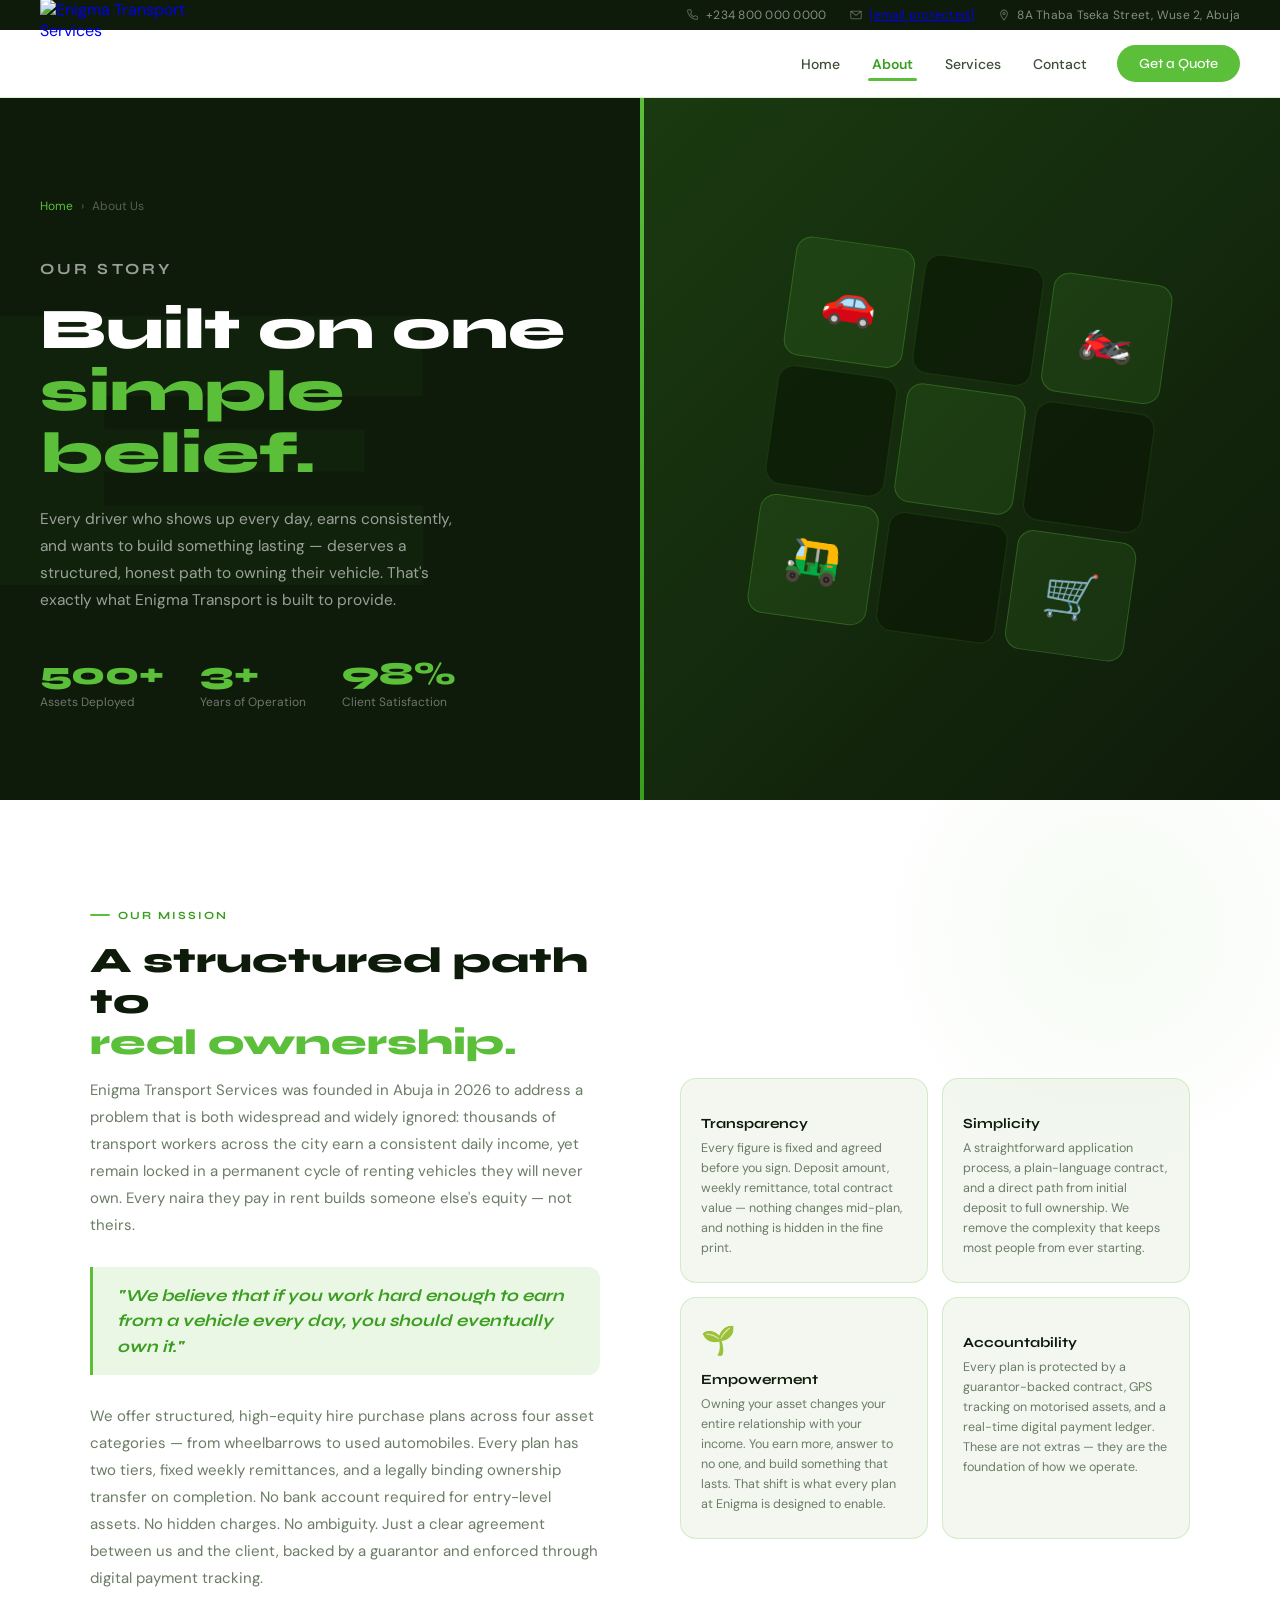
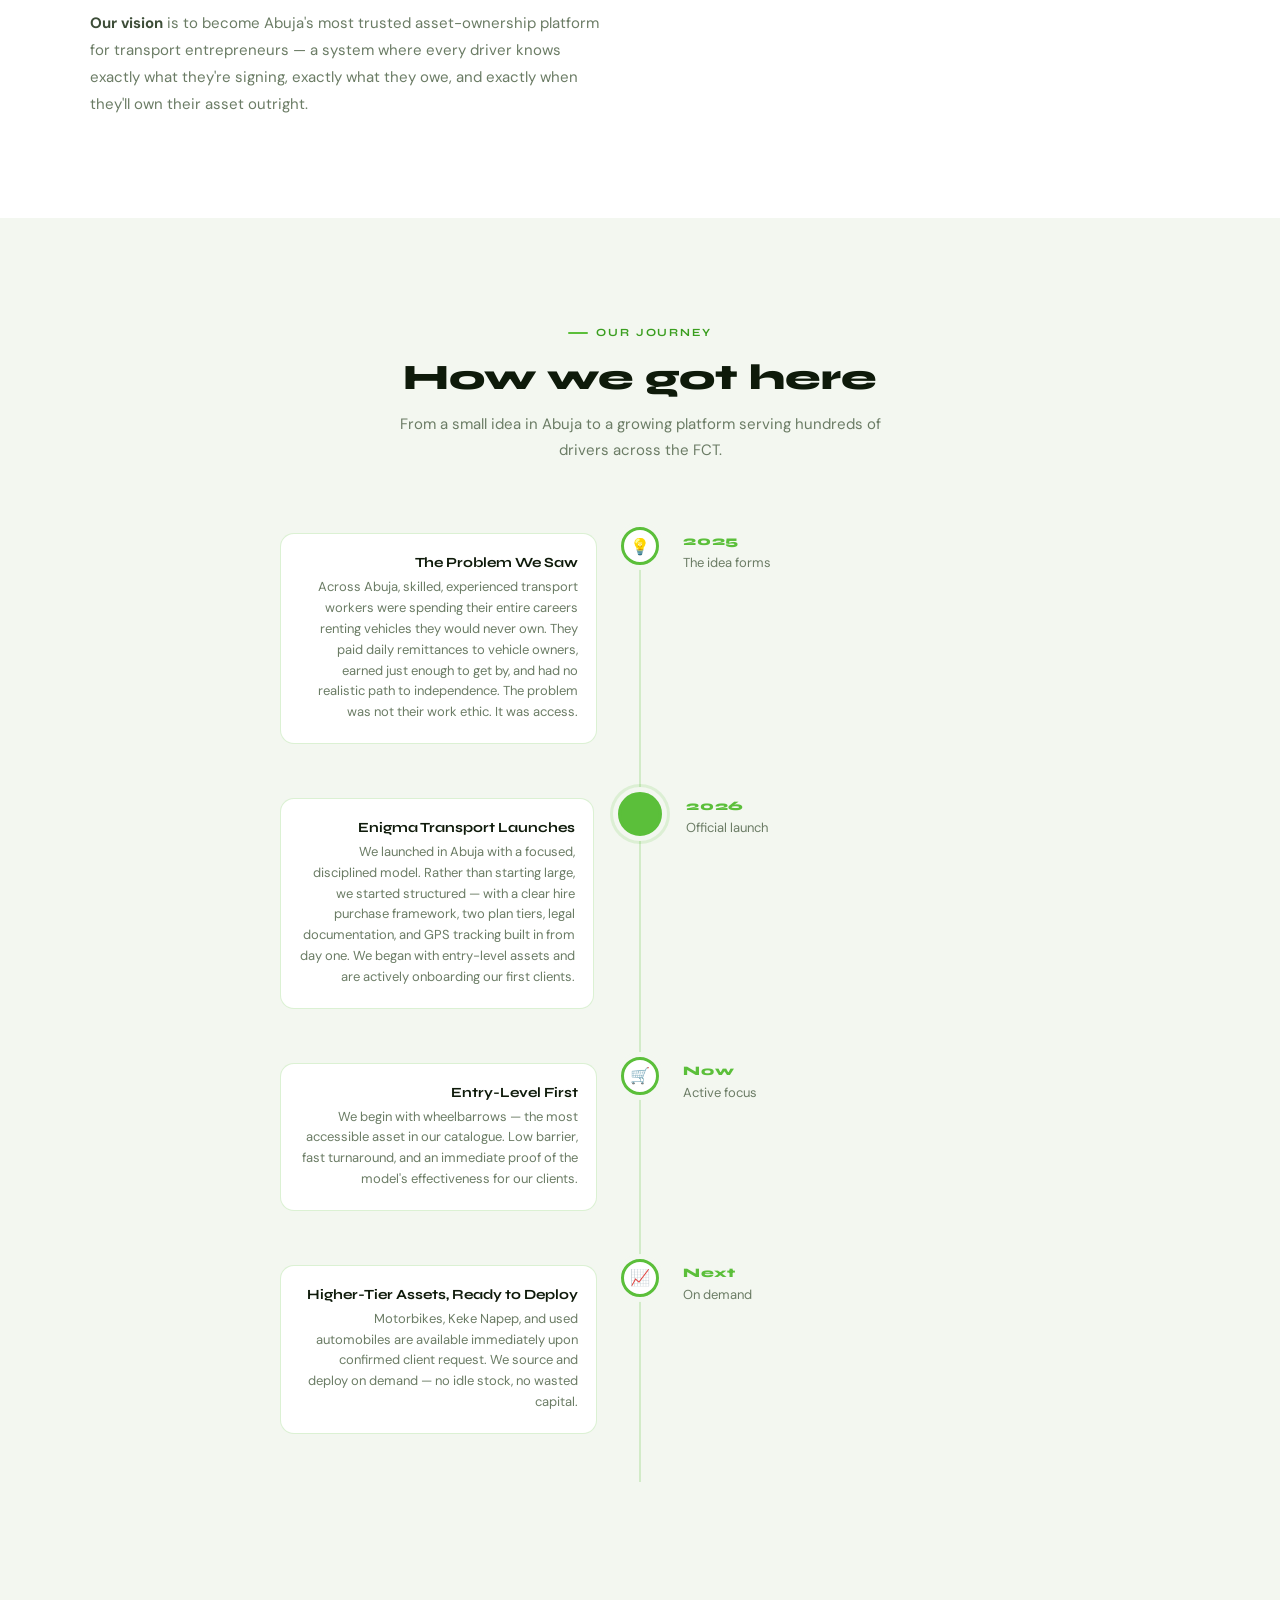
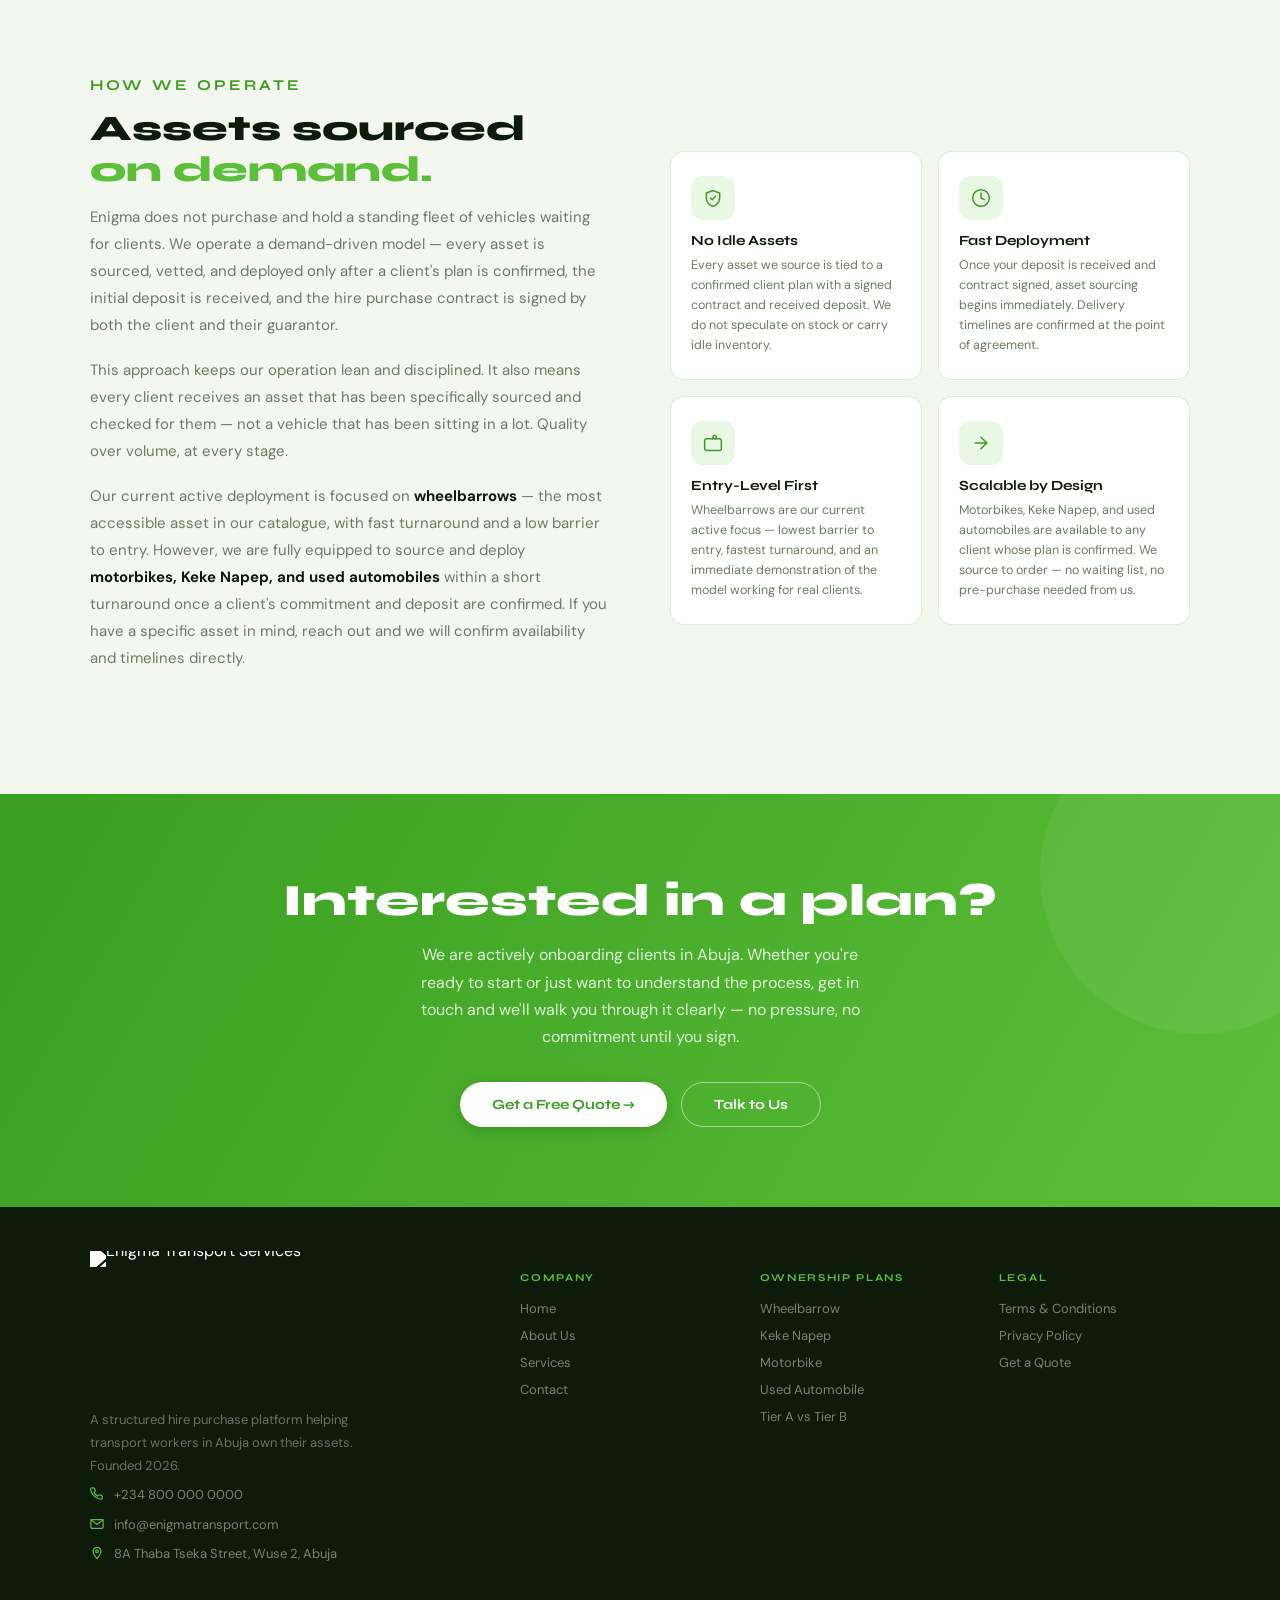
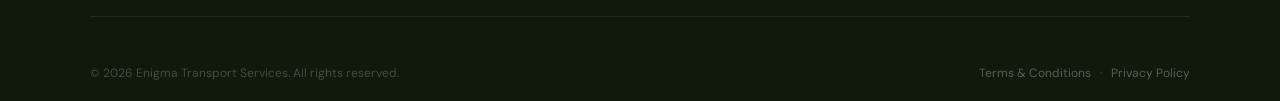
==== commit 246d5918: "Updated website" ====
--- a/about.html
+++ b/about.html
@@ -8,701 +8,7 @@
   <link rel="preconnect" href="https://fonts.gstatic.com" crossorigin>
   <link href="https://fonts.googleapis.com/css2?family=Syne:wght@400;600;700;800&family=DM+Sans:ital,wght@0,300;0,400;0,500;0,600;1,300&display=swap" rel="stylesheet">
 
-  <style>
-    /* ── Top bar ── */
-    .top-bar {
-      display: flex; justify-content: flex-end; align-items: center;
-      gap: 24px; background: var(--ink); padding: 7px 40px;
-      font-size: 12px; color: rgba(255,255,255,0.5); letter-spacing: 0.02em;
-    }
-    .top-bar-item { display: flex; align-items: center; gap: 7px; }
-    .top-bar-item svg { flex-shrink: 0; opacity: 0.6; }
-    @media (max-width: 760px) { .top-bar { display: none; } }
-
-    /* ── Header ── */
-    .header {
-      position: sticky; top: 0; z-index: 100;
-      background: rgba(255,255,255,0.96);
-      backdrop-filter: blur(12px); -webkit-backdrop-filter: blur(12px);
-      border-bottom: 1.5px solid var(--border);
-      padding: 0 40px;
-      display: flex; align-items: center; justify-content: space-between;
-      height: 68px; animation: slideDown 0.5s ease both;
-    }
-
-    /* Logo placeholder
-       REPLACE: remove .logo-placeholder div entirely, keep only:
-       <img src="images/logo.png" alt="Enigma Transport Services"> */
-    .logo-link { text-decoration: none; display: flex; align-items: center; flex-shrink: 0; }
-    .logo-img-wrap { height: 40px; width: 168px; display: flex; align-items: center; }
-    .logo-placeholder {
-      width: 100%; height: 40px; background: var(--green-pale);
-      border: 1.5px dashed rgba(91,191,58,0.4); border-radius: 8px;
-      display: flex; align-items: center; justify-content: center; gap: 8px;
-    }
-    .logo-placeholder span {
-      font-family: var(--font-head); font-size: 10.5px; font-weight: 700;
-      letter-spacing: 0.1em; text-transform: uppercase; color: var(--green-dark);
-    }
-    .logo-img-wrap img { height: 40px; width: auto; display: block; object-fit: contain; }
-
-    /* Nav — bottom border slide-in */
-    .nav { display: flex; align-items: center; gap: 0; }
-    .nav a {
-      font-size: 14px; font-weight: 500; color: var(--ink-soft);
-      text-decoration: none; padding: 8px 16px;
-      position: relative; transition: color 0.22s; white-space: nowrap;
-    }
-    .nav a::after {
-      content: ''; position: absolute; bottom: 0; left: 50%; right: 50%;
-      height: 2.5px; background: var(--green); border-radius: 2px;
-      transition: left 0.28s cubic-bezier(.22,1,.36,1), right 0.28s cubic-bezier(.22,1,.36,1);
-    }
-    .nav a:hover { color: var(--green-dark); }
-    .nav a:hover::after { left: 12px; right: 12px; }
-    .nav a.active { color: var(--green-dark); font-weight: 600; }
-    .nav a.active::after { left: 12px; right: 12px; }
-    .nav-cta {
-      margin-left: 14px; font-family: var(--font-head); font-size: 13px; font-weight: 700;
-      background: var(--green); color: #fff !important;
-      padding: 10px 22px !important; border-radius: 100px !important;
-      border: none; cursor: pointer;
-      transition: background 0.2s, transform 0.2s !important;
-      flex-shrink: 0;
-    }
-    .nav-cta::after { display: none !important; }
-    .nav-cta:hover { background: var(--green-dark) !important; transform: scale(1.04) !important; }
-    .menu-toggle {
-      display: none; background: none; border: none;
-      cursor: pointer; padding: 6px; flex-direction: column; gap: 5px;
-    }
-    .menu-toggle span { display: block; width: 22px; height: 2px; background: var(--ink); border-radius: 2px; }
-
-*, *::before, *::after { box-sizing: border-box; margin: 0; padding: 0; }
-
-    :root {
-      --green:       #5bbf3a;
-      --green-dark:  #3a9e1f;
-      --green-dim:   rgba(91,191,58,0.14);
-      --green-pale:  #eaf7e4;
-      --ink:         #0e1a0a;
-      --ink-soft:    #3d4d38;
-      --muted:       #6b7c65;
-      --surface:     #ffffff;
-      --bg:          #f3f7f0;
-      --border:      rgba(91,191,58,0.22);
-      --font-head:   'Syne', sans-serif;
-      --font-body:   'DM Sans', sans-serif;
-    }
-
-    html { scroll-behavior: smooth; }
-    body { font-family: var(--font-body); background: var(--surface); color: var(--ink); overflow-x: hidden; }
-
-    @keyframes fadeUp {
-      from { opacity: 0; transform: translateY(24px); }
-      to   { opacity: 1; transform: translateY(0); }
-    }
-    @keyframes slideDown {
-      from { transform: translateY(-100%); opacity: 0; }
-      to   { transform: translateY(0); opacity: 1; }
-    }
-    @keyframes fadeIn {
-      from { opacity: 0; } to { opacity: 1; }
-    }
-
-        
-    
-    
-    
-    
-    
-    /* ── Nav — bottom border slide-in on hover/active ── */
-    
-    
-    
-    
-    
-    
-    
-    
-    
-    
-    
-    
-
-    /* ── Hero ─────────────────────────────────── */
-    .about-hero {
-      background: var(--ink);
-      min-height: 78vh;
-      display: grid;
-      grid-template-columns: 1fr 1fr;
-      position: relative;
-      overflow: hidden;
-    }
-    @media (max-width: 860px) { .about-hero { grid-template-columns: 1fr; min-height: auto; } }
-
-    .hero-left {
-      padding: 90px 60px 80px 40px;
-      display: flex; flex-direction: column; justify-content: center;
-      position: relative; z-index: 2;
-    }
-
-    /* big decorative letter */
-    .hero-left::before {
-      content: 'E';
-      position: absolute; left: -30px; top: 50%;
-      transform: translateY(-50%);
-      font-family: var(--font-head); font-size: 420px; font-weight: 800;
-      color: rgba(91,191,58,0.04); line-height: 1;
-      pointer-events: none; user-select: none;
-    }
-
-    .breadcrumb {
-      font-size: 12px; color: rgba(255,255,255,0.3);
-      margin-bottom: 22px; display: flex; align-items: center; gap: 8px;
-    }
-    .breadcrumb a { color: var(--green); text-decoration: none; }
-
-    .hero-eyebrow {
-      font-family: var(--font-head); font-size: 11px; font-weight: 700;
-      letter-spacing: 0.2em; text-transform: uppercase; color: var(--green);
-      margin-bottom: 16px;
-      animation: fadeUp 0.5s 0.1s both;
-    }
-
-    .hero-left h1 {
-      font-family: var(--font-head);
-      font-size: clamp(2.2rem, 4.5vw, 3.8rem);
-      font-weight: 800; color: #fff; line-height: 1.08;
-      animation: fadeUp 0.55s 0.2s both;
-    }
-    .hero-left h1 .accent { color: var(--green); }
-
-    .hero-left p {
-      font-size: 15.5px; color: rgba(255,255,255,0.58);
-      max-width: 420px; line-height: 1.75; margin-top: 20px;
-      animation: fadeUp 0.55s 0.3s both;
-    }
-
-   .hero-stats {
-      display: flex; 
-      gap: 36px; 
-      margin-top: 44px; 
-      flex-wrap: wrap;
-      animation: fadeUp 0.55s 0.4s both;
-    }
-
-    .h-stat-num {
-      font-family: var(--font-head); 
-      font-size: 2rem; 
-      font-weight: 800;
-      color: var(--green); 
-      line-height: 1;
-    }
-
-    .h-stat-label { 
-      font-size: 12px; 
-      color: rgba(255,255,255,0.4); 
-      margin-top: 4px; 
-    }
-    /* right image mosaic */
-    .hero-right {
-      position: relative; overflow: hidden;
-    }
-    @media (max-width: 860px) { .hero-right { display: none; } }
-
-    .hero-right-img {
-      position: absolute; inset: 0;
-      background: linear-gradient(135deg, #1a3a10 0%, #0e1a0a 100%);
-      display: flex; align-items: center; justify-content: center;
-    }
-
-    /* mosaic of emoji blocks */
-    .mosaic {
-      display: grid;
-      grid-template-columns: repeat(3, 120px);
-      grid-template-rows: repeat(3, 120px);
-      gap: 10px;
-      transform: rotate(8deg);
-      opacity: 0.9;
-      animation: fadeIn 0.8s 0.4s both;
-    }
-    .mosaic-cell {
-      border-radius: 16px;
-      background: rgba(255,255,255,0.05);
-      border: 1.5px solid rgba(91,191,58,0.15);
-      display: flex; align-items: center; justify-content: center;
-      font-size: 2.8rem;
-      transition: transform 0.3s;
-    }
-    .mosaic-cell.filled {
-      background: rgba(91,191,58,0.12);
-      border-color: rgba(91,191,58,0.3);
-    }
-    .mosaic-cell.dark { background: rgba(10,22,5,0.6); }
-
-    /* diagonal green stripe */
-    .hero-right::after {
-      content: '';
-      position: absolute; top: 0; left: 0;
-      width: 4px; height: 100%;
-      background: linear-gradient(180deg, var(--green) 0%, var(--green-dark) 100%);
-    }
-
-    /* ── Mission section ──────────────────────── */
-    .mission {
-      padding: 100px 40px;
-      background: var(--surface);
-      position: relative; overflow: hidden;
-    }
-    .mission::before {
-      content: '';
-      position: absolute; top: -120px; right: -80px;
-      width: 500px; height: 500px; border-radius: 50%;
-      background: radial-gradient(circle, rgba(91,191,58,0.06) 0%, transparent 70%);
-      pointer-events: none;
-    }
-
-    .mission-inner {
-      max-width: 1100px; margin: 0 auto;
-      display: grid; grid-template-columns: 1fr 1fr; gap: 80px; align-items: center;
-    }
-    @media (max-width: 820px) { .mission-inner { grid-template-columns: 1fr; gap: 48px; } }
-
-    .section-tag {
-      display: inline-flex; align-items: center; gap: 8px;
-      font-family: var(--font-head); font-size: 11px; font-weight: 700;
-      letter-spacing: 0.18em; text-transform: uppercase;
-      color: var(--green-dark); margin-bottom: 18px;
-    }
-    .section-tag::before {
-      content: '';
-      width: 20px; height: 2px;
-      background: var(--green); border-radius: 2px;
-    }
-
-    .section-h2 {
-      font-family: var(--font-head);
-      font-size: clamp(1.7rem, 3vw, 2.4rem);
-      font-weight: 800; color: var(--ink); line-height: 1.15;
-      margin-bottom: 20px;
-    }
-    .section-h2 .accent { color: var(--green); }
-
-    .mission-text p {
-      font-size: 15px; color: var(--muted); line-height: 1.8; margin-bottom: 18px;
-    }
-
-    .pull-quote {
-      border-left: 3px solid var(--green);
-      padding: 16px 24px;
-      background: var(--green-pale);
-      border-radius: 0 12px 12px 0;
-      margin: 28px 0;
-    }
-    .pull-quote p {
-      font-family: var(--font-head); font-size: 1.05rem; font-weight: 700;
-      color: var(--green-dark); line-height: 1.5; margin: 0 !important;
-      font-style: italic;
-    }
-
-    /* values cards */
-    .values-grid {
-      display: grid; grid-template-columns: 1fr 1fr; gap: 14px;
-    }
-    .value-card {
-      background: var(--bg); border: 1.5px solid var(--border);
-      border-radius: 16px; padding: 24px 20px;
-      transition: transform 0.3s, box-shadow 0.3s, border-color 0.3s;
-      cursor: default;
-    }
-    .value-card:hover {
-      transform: translateY(-5px);
-      box-shadow: 0 12px 32px rgba(91,191,58,0.12);
-      border-color: var(--green);
-    }
-    .val-icon {
-      font-size: 28px; margin-bottom: 12px;
-      display: block;
-    }
-    .value-card h4 {
-      font-family: var(--font-head); font-size: 14px; font-weight: 700;
-      color: var(--ink); margin-bottom: 6px;
-    }
-    .value-card p { font-size: 12.5px; color: var(--muted); line-height: 1.6; }
-
-    /* ── Story / Timeline ─────────────────────── */
-    .story {
-      background: var(--bg);
-      padding: 100px 40px;
-    }
-    .story-inner { max-width: 1100px; margin: 0 auto; }
-
-    .story-head { text-align: center; margin-bottom: 64px; }
-    .story-head p { font-size: 15px; color: var(--muted); max-width: 520px; margin: 12px auto 0; line-height: 1.7; }
-
-    .timeline {
-      position: relative;
-      display: flex; flex-direction: column; gap: 0;
-      max-width: 720px; margin: 0 auto;
-    }
-
-    /* vertical line */
-    .timeline::before {
-      content: '';
-      position: absolute; top: 0; bottom: 0; left: 50%;
-      width: 2px; background: var(--border);
-      transform: translateX(-50%);
-    }
-    @media (max-width: 640px) { .timeline::before { left: 20px; } }
-
-    .tl-item {
-      display: grid;
-      grid-template-columns: 1fr auto 1fr;
-      gap: 0 24px;
-      align-items: start;
-      margin-bottom: 48px;
-      position: relative;
-    }
-    @media (max-width: 640px) {
-      .tl-item { grid-template-columns: auto 1fr; gap: 0 16px; padding-left: 8px; }
-      .tl-right { display: none; }
-    }
-
-    .tl-left { text-align: right; padding-top: 6px; }
-    .tl-right { padding-top: 6px; }
-
-    .tl-year {
-      font-family: var(--font-head); font-size: 13px; font-weight: 800;
-      color: var(--green); letter-spacing: 0.06em;
-    }
-    .tl-desc { font-size: 13px; color: var(--muted); line-height: 1.6; margin-top: 4px; }
-
-    .tl-dot-wrap {
-      display: flex; flex-direction: column; align-items: center; gap: 0;
-      position: relative; z-index: 1;
-    }
-    .tl-dot {
-      width: 38px; height: 38px; border-radius: 50%;
-      background: var(--surface); border: 3px solid var(--green);
-      display: flex; align-items: center; justify-content: center;
-      font-size: 16px; flex-shrink: 0;
-      box-shadow: 0 0 0 5px var(--bg);
-    }
-    .tl-item.major .tl-dot {
-      background: var(--green); width: 44px; height: 44px;
-      box-shadow: 0 0 0 5px var(--bg), 0 0 0 8px rgba(91,191,58,0.15);
-    }
-
-    .tl-card {
-      background: var(--surface); border: 1.5px solid var(--border);
-      border-radius: 14px; padding: 20px 18px;
-      transition: box-shadow 0.3s, border-color 0.3s;
-    }
-    .tl-card:hover { box-shadow: 0 8px 24px rgba(91,191,58,0.1); border-color: var(--green); }
-    .tl-card h4 {
-      font-family: var(--font-head); font-size: 14px; font-weight: 700;
-      color: var(--ink); margin-bottom: 6px;
-    }
-    .tl-card p { font-size: 13px; color: var(--muted); line-height: 1.6; }
-
-    /* odd items: card on left, desc on right */
-    .tl-item.odd .tl-left { order: 1; }
-    .tl-item.odd .tl-dot-wrap { order: 2; }
-    .tl-item.odd .tl-right { order: 3; }
-
-    .tl-item.even .tl-left { order: 3; text-align: left; }
-    .tl-item.even .tl-dot-wrap { order: 2; }
-    .tl-item.even .tl-right { order: 1; text-align: right; }
-
-    /* ── Team section ─────────────────────────── */
-    .team {
-      background: var(--surface);
-      padding: 100px 40px;
-    }
-    .team-inner { max-width: 1100px; margin: 0 auto; }
-    .team-head { text-align: center; margin-bottom: 56px; }
-    .team-head p { font-size: 15px; color: var(--muted); max-width: 480px; margin: 12px auto 0; line-height: 1.7; }
-
-    .team-grid {
-      display: grid;
-      grid-template-columns: repeat(3, 1fr);
-      gap: 24px;
-    }
-    @media (max-width: 820px) { .team-grid { grid-template-columns: repeat(2,1fr); } }
-    @media (max-width: 520px) { .team-grid { grid-template-columns: 1fr; } }
-
-    .team-card {
-      border-radius: 20px;
-      overflow: hidden;
-      border: 1.5px solid var(--border);
-      background: var(--bg);
-      transition: transform 0.35s cubic-bezier(.22,1,.36,1), box-shadow 0.35s;
-    }
-    .team-card:hover {
-      transform: translateY(-8px);
-      box-shadow: 0 20px 48px rgba(91,191,58,0.13);
-    }
-
-    .team-avatar {
-      height: 200px;
-      display: flex; align-items: center; justify-content: center;
-      font-size: 72px;
-      position: relative; overflow: hidden;
-    }
-    .team-avatar.c1 { background: linear-gradient(135deg, #d4efc8, #b7e09e); }
-    .team-avatar.c2 { background: linear-gradient(135deg, #c8e4d4, #9dd4ba); }
-    .team-avatar.c3 { background: linear-gradient(135deg, #d4dde0, #b0c4cd); }
-    .team-avatar.c4 { background: linear-gradient(135deg, #e0d4c8, #cdb89d); }
-    .team-avatar.c5 { background: linear-gradient(135deg, #d4c8e0, #b89dcd); }
-    .team-avatar.c6 { background: linear-gradient(135deg, #e0e0c8, #cdc89d); }
-
-    /* subtle pattern overlay */
-    .team-avatar::before {
-      content: '';
-      position: absolute; inset: 0;
-      background: radial-gradient(circle at 70% 30%, rgba(255,255,255,0.3) 0%, transparent 60%);
-    }
-
-    .team-info { padding: 22px 20px 24px; }
-    .team-info h3 {
-      font-family: var(--font-head); font-size: 16px; font-weight: 800;
-      color: var(--ink); margin-bottom: 3px;
-    }
-    .team-role {
-      font-size: 12px; font-weight: 600; letter-spacing: 0.06em;
-      text-transform: uppercase; color: var(--green-dark); margin-bottom: 10px;
-    }
-    .team-bio { font-size: 13px; color: var(--muted); line-height: 1.6; }
-
-    /* ── How it works ─────────────────────────── */
-    .how {
-      background: var(--ink);
-      padding: 100px 40px;
-      position: relative; overflow: hidden;
-    }
-    .how::before {
-      content: '';
-      position: absolute; bottom: -150px; right: -100px;
-      width: 600px; height: 600px; border-radius: 50%;
-      border: 2px solid rgba(91,191,58,0.08); pointer-events: none;
-    }
-
-    .how-inner { max-width: 1100px; margin: 0 auto; }
-    .how-head { text-align: center; margin-bottom: 64px; }
-    .how-head .section-tag { justify-content: center; }
-    .how-head .section-h2 { color: #fff; }
-    .how-head .section-h2 .accent { color: var(--green); }
-    .how-head p { font-size: 15px; color: rgba(255,255,255,0.45); max-width: 480px; margin: 12px auto 0; line-height: 1.7; }
-
-    .how-steps {
-      display: grid;
-      grid-template-columns: repeat(4, 1fr);
-      gap: 2px;
-      position: relative;
-    }
-    @media (max-width: 760px) { .how-steps { grid-template-columns: repeat(2,1fr); gap: 16px; } }
-    @media (max-width: 460px) { .how-steps { grid-template-columns: 1fr; } }
-
-    /* connector line */
-    .how-steps::before {
-      content: '';
-      position: absolute; top: 28px; left: 12.5%; right: 12.5%;
-      height: 2px; background: rgba(91,191,58,0.2);
-      pointer-events: none;
-    }
-    @media (max-width: 760px) { .how-steps::before { display: none; } }
-
-    .how-step {
-      display: flex; flex-direction: column; align-items: center;
-      text-align: center; padding: 0 16px;
-      animation: fadeUp 0.5s both;
-    }
-    .how-step:nth-child(1) { animation-delay: 0.1s; }
-    .how-step:nth-child(2) { animation-delay: 0.2s; }
-    .how-step:nth-child(3) { animation-delay: 0.3s; }
-    .how-step:nth-child(4) { animation-delay: 0.4s; }
-
-    .how-num {
-      width: 56px; height: 56px; border-radius: 50%;
-      background: rgba(91,191,58,0.12);
-      border: 2px solid rgba(91,191,58,0.3);
-      display: flex; align-items: center; justify-content: center;
-      font-family: var(--font-head); font-size: 20px; font-weight: 800;
-      color: var(--green); margin-bottom: 20px;
-      position: relative; z-index: 1;
-      transition: background 0.3s, border-color 0.3s, transform 0.3s;
-    }
-    .how-step:hover .how-num {
-      background: var(--green); color: #fff;
-      border-color: var(--green);
-      transform: scale(1.1);
-      box-shadow: 0 0 0 6px rgba(91,191,58,0.15);
-    }
-
-    .how-step h4 {
-      font-family: var(--font-head); font-size: 15px; font-weight: 700;
-      color: #fff; margin-bottom: 10px;
-    }
-    .how-step p { font-size: 13px; color: rgba(255,255,255,0.45); line-height: 1.65; }
-
-    /* ── Partners / Social proof ──────────────── */
-    .proof {
-      background: var(--bg); padding: 80px 40px;
-    }
-    .proof-inner { max-width: 1100px; margin: 0 auto; text-align: center; }
-    .proof-inner .section-tag { justify-content: center; }
-    .proof-inner .section-h2 { margin-bottom: 14px; }
-    .proof-inner > p { font-size: 15px; color: var(--muted); max-width: 480px; margin: 0 auto 52px; line-height: 1.7; }
-
-    .testimonials {
-      display: grid; grid-template-columns: repeat(3,1fr); gap: 20px;
-    }
-    @media (max-width: 820px) { .testimonials { grid-template-columns: 1fr; max-width: 480px; margin: 0 auto; } }
-
-    .testi-card {
-      background: var(--surface); border: 1.5px solid var(--border);
-      border-radius: 18px; padding: 28px 24px;
-      text-align: left;
-      transition: transform 0.3s, box-shadow 0.3s;
-      animation: fadeUp 0.5s both;
-    }
-    .testi-card:nth-child(1) { animation-delay: 0.1s; }
-    .testi-card:nth-child(2) { animation-delay: 0.2s; }
-    .testi-card:nth-child(3) { animation-delay: 0.3s; }
-    .testi-card:hover { transform: translateY(-5px); box-shadow: 0 14px 36px rgba(91,191,58,0.1); }
-
-    .stars { color: var(--green); font-size: 14px; letter-spacing: 2px; margin-bottom: 14px; }
-    .testi-card p {
-      font-size: 14px; color: var(--ink-soft); line-height: 1.7;
-      font-style: italic; margin-bottom: 20px;
-    }
-    .testi-author { display: flex; align-items: center; gap: 12px; }
-    .testi-avatar {
-      width: 40px; height: 40px; border-radius: 50%;
-      background: var(--green-pale); display: flex;
-      align-items: center; justify-content: center; font-size: 18px;
-      border: 2px solid var(--border);
-    }
-    .testi-name { font-family: var(--font-head); font-size: 13px; font-weight: 700; color: var(--ink); }
-    .testi-role { font-size: 11.5px; color: var(--muted); }
-
-    /* ── CTA banner ───────────────────────────── */
-    .cta-banner {
-      background: linear-gradient(120deg, var(--green-dark) 0%, var(--green) 100%);
-      padding: 88px 40px; text-align: center;
-      position: relative; overflow: hidden;
-    }
-    .cta-banner::before {
-      content: '';
-      position: absolute; top: -80px; right: -80px;
-      width: 320px; height: 320px; border-radius: 50%;
-      background: rgba(255,255,255,0.06); pointer-events: none;
-    }
-    .cta-banner h2 {
-      font-family: var(--font-head); font-size: clamp(1.8rem, 3.5vw, 2.8rem);
-      font-weight: 800; color: #fff; margin-bottom: 14px; position: relative; z-index: 1;
-    }
-    .cta-banner p {
-      font-size: 16px; color: rgba(255,255,255,0.8);
-      max-width: 480px; margin: 0 auto 36px; line-height: 1.7; position: relative; z-index: 1;
-    }
-    .cta-buttons { display: flex; gap: 14px; justify-content: center; flex-wrap: wrap; position: relative; z-index: 1; }
-    .btn-white {
-      font-family: var(--font-head); font-size: 14px; font-weight: 700;
-      background: #fff; color: var(--green-dark); border: none;
-      border-radius: 100px; padding: 14px 32px; cursor: pointer;
-      box-shadow: 0 4px 18px rgba(0,0,0,0.15);
-      transition: transform 0.2s, box-shadow 0.2s;
-    }
-    .btn-white:hover { transform: translateY(-2px); box-shadow: 0 8px 28px rgba(0,0,0,0.2); }
-    .btn-outline-white {
-      font-family: var(--font-head); font-size: 14px; font-weight: 700;
-      background: transparent; color: #fff;
-      border: 1.5px solid rgba(255,255,255,0.5);
-      border-radius: 100px; padding: 13px 32px; cursor: pointer;
-      transition: background 0.22s, border-color 0.22s;
-    }
-    .btn-outline-white:hover { background: rgba(255,255,255,0.15); border-color: #fff; }
-
-    
-    /* ── Footer ─────────────────────────────────────────── */
-    footer { background: var(--ink); padding: 64px 40px 0; }
-    .footer-top { max-width: 1100px; margin: 0 auto; display: grid; grid-template-columns: 1.6fr 1fr 1fr 1fr; gap: 48px; padding-bottom: 52px; border-bottom: 1px solid rgba(255,255,255,0.08); }
-    @media (max-width: 900px) { .footer-top { grid-template-columns: 1fr 1fr; } }
-    @media (max-width: 520px) { .footer-top { grid-template-columns: 1fr; } }
-
-    /* brand column spans full width of brand cell */
-    .footer-brand { display: flex; flex-direction: column; gap: 18px; }
-    .footer-logo-wrap { height: 38px; width: 160px; }
-    .footer-logo-placeholder {
-      width: 100%; height: 38px;
-      background: rgba(255,255,255,0.05);
-      border: 1.5px dashed rgba(255,255,255,0.14);
-      border-radius: 8px;
-      display: flex; align-items: center; justify-content: center; gap: 8px;
-    }
-    .footer-logo-placeholder span {
-      font-family: var(--font-head); font-size: 10px; font-weight: 700;
-      letter-spacing: 0.1em; text-transform: uppercase; color: rgba(255,255,255,0.2);
-    }
-    .footer-tagline { font-size: 13px; color: rgba(255,255,255,0.38); line-height: 1.75; max-width: 280px; }
-
-    /* contact block */
-    .footer-contact-block { display: flex; flex-direction: column; gap: 10px; }
-    .footer-contact-item { display: flex; align-items: flex-start; gap: 10px; }
-    .footer-contact-icon { width: 14px; height: 14px; flex-shrink: 0; color: var(--green); margin-top: 2px; }
-    .footer-contact-item a,
-    .footer-contact-item span { font-size: 13px; color: rgba(255,255,255,0.45); text-decoration: none; line-height: 1.5; transition: color 0.2s; }
-    .footer-contact-item a:hover { color: var(--green); }
-
-    /* link columns */
-    .footer-links { display: contents; }
-    .footer-col h5 {
-      font-family: var(--font-head); font-size: 10.5px; font-weight: 700;
-      letter-spacing: 0.16em; text-transform: uppercase;
-      color: var(--green); margin-bottom: 16px;
-    }
-    .footer-col a {
-      display: block; font-size: 13px; color: rgba(255,255,255,0.45);
-      text-decoration: none; margin-bottom: 10px; transition: color 0.2s;
-    }
-    .footer-col a:hover { color: var(--green); }
-
-    /* bottom bar */
-    .footer-bottom {
-      max-width: 1100px; margin: 0 auto;
-      display: flex; justify-content: space-between; align-items: center;
-      flex-wrap: wrap; gap: 10px;
-      padding: 20px 0;
-      font-size: 12px; color: rgba(255,255,255,0.22);
-    }
-    .footer-bottom a { color: rgba(255,255,255,0.3); text-decoration: none; transition: color 0.2s; }
-    .footer-bottom a:hover { color: var(--green); }
-    .footer-dot { margin: 0 6px; }
-
-    @media (max-width: 760px) {
-      footer { padding: 48px 20px 0; }
-      .footer-bottom { padding: 16px 0; }
-    }
-
-    /* ── Responsive ───────────────────────────── */
-    @media (max-width: 760px) {
-      
-      
-      
-      
-      
-      
-      .nav a.active, 
-      
-      
-      .hero-left { padding: 60px 20px; }
-      .mission, .story, .team, .how, .proof { padding: 70px 20px; }
-      .cta-banner { padding: 64px 20px; }
-      footer { padding: 48px 20px 28px; }
-    }
-  </style>
+  <link rel="stylesheet" href="style.css"/>
 </head>
 <body>
 
@@ -730,7 +36,7 @@
         <img src="images/icon-location-sm.svg" alt="" width="12" height="12">
       -->
       <svg width="12" height="12" viewBox="0 0 16 16" fill="none" stroke="currentColor" stroke-width="1.4" stroke-linecap="round" stroke-linejoin="round"><path d="M8 1.5A4.5 4.5 0 0112.5 6c0 3.5-4.5 8.5-4.5 8.5S3.5 9.5 3.5 6A4.5 4.5 0 018 1.5z"/><circle cx="8" cy="6" r="1.5"/></svg>
-      Wuse 2, Abuja
+      8A Thaba Tseka Street, Wuse 2, Abuja
     </div>
   </div>
 
@@ -739,14 +45,9 @@
   <header class="header">
     <a href="index.html" class="logo-link">
       <div class="logo-img-wrap">
-        <!--
-          LOGO PLACEHOLDER — replace this entire div with:
-          <img src="images/logo.png" alt="Enigma Transport Services">
-        -->
-        <div class="logo-placeholder">
-          <svg width="16" height="16" viewBox="0 0 18 18" fill="none"><rect x="1" y="5" width="16" height="10" rx="2" stroke="#3a9e1f" stroke-width="1.5"/><path d="M5 5V4a4 4 0 018 0v1" stroke="#3a9e1f" stroke-width="1.5" stroke-linecap="round"/></svg>
-          <span>logo.png</span>
-        </div>
+     
+          <img src="images/transport_logo.png" alt="Enigma Transport Services">
+        
       </div>
     </a>
 
@@ -931,7 +232,7 @@
 
     <!-- Demand-Driven Model -->
   <section class="why" id="model" style="background:var(--bg); padding:90px 40px;">
-    <div class="why-inner" style="max-width:1100px; margin:0 auto; display:grid; grid-template-columns:1fr 1fr; gap:60px; align-items:center;">
+    <div class="why-inner model-inner">
       <div class="why-text">
         <p class="section-eyebrow">How We Operate</p>
         <h2 class="section-h2">Assets sourced<br><span class="accent">on demand.</span></h2>
@@ -945,7 +246,7 @@
           Our current active deployment is focused on <strong style="color:var(--ink);">wheelbarrows</strong> — the most accessible asset in our catalogue, with fast turnaround and a low barrier to entry. However, we are fully equipped to source and deploy <strong style="color:var(--ink);">motorbikes, Keke Napep, and used automobiles</strong> within a short turnaround once a client's commitment and deposit are confirmed. If you have a specific asset in mind, reach out and we will confirm availability and timelines directly.
         </p>
       </div>
-      <div class="why-features" style="display:grid; grid-template-columns:1fr 1fr; gap:16px;">
+      <div class="why-features model-features">
         <div class="feat-card" style="background:var(--surface); border:1.5px solid var(--border); border-radius:14px; padding:24px 20px;">
           <div class="feat-icon" style="width:44px; height:44px; border-radius:12px; background:var(--green-pale); display:flex; align-items:center; justify-content:center; margin-bottom:12px;">
             <svg width="20" height="20" viewBox="0 0 24 24" fill="none" stroke="#3a9e1f" stroke-width="1.8" stroke-linecap="round"><path d="M9 12l2 2 4-4"/><path d="M20 12c0 5-4 9-8 10-4-1-8-5-8-10V6l8-3 8 3v6z"/></svg>
@@ -993,78 +294,58 @@
   </section>
 
     <!-- Footer -->
-  <footer>
-    <div class="footer-top">
-      <div class="footer-brand">
-        <!--
-          FOOTER LOGO PLACEHOLDER
-          Replace the .footer-logo-placeholder div with:
-          <img src="images/logo-white.png" alt="Enigma Transport Services" style="height:36px;width:auto;display:block;">
-        -->
-        <div class="footer-logo-wrap">
-          <div class="footer-logo-placeholder">
-            <svg width="18" height="18" viewBox="0 0 18 18" fill="none">
-              <rect x="1" y="5" width="16" height="10" rx="2" stroke="rgba(255,255,255,0.3)" stroke-width="1.4"/>
-              <path d="M5 5V4a4 4 0 018 0v1" stroke="rgba(255,255,255,0.3)" stroke-width="1.4" stroke-linecap="round"/>
-            </svg>
-            <span>logo-white.png</span>
-          </div>
-        </div>
-        <p class="footer-tagline">A structured hire purchase platform helping transport workers in Abuja own their assets. Founded 2026.</p>
-        <div class="footer-contact-block">
-          <div class="footer-contact-item">
-            <!--
-              ICON PLACEHOLDER — replace svg with your phone icon image:
-              <img src="images/icon-phone.svg" alt="" width="14" height="14">
-            -->
-            <svg class="footer-contact-icon" viewBox="0 0 16 16" fill="none" stroke="currentColor" stroke-width="1.4" stroke-linecap="round" stroke-linejoin="round"><path d="M14 10.67v2a1.33 1.33 0 01-1.45 1.33 13.19 13.19 0 01-5.75-2.05 13 13 0 01-4-4A13.19 13.19 0 01.75 2.45 1.33 1.33 0 012.07 1h2a1.33 1.33 0 011.33 1.14 8.56 8.56 0 00.47 1.88 1.33 1.33 0 01-.3 1.41L4.59 6.4a10.67 10.67 0 004 4l.97-.97a1.33 1.33 0 011.41-.3 8.56 8.56 0 001.88.47A1.33 1.33 0 0114 10.67z"/></svg>
-            <a href="tel:+2348000000000">+234 800 000 0000</a>
-          </div>
-          <div class="footer-contact-item">
-            <!--
-              ICON PLACEHOLDER — replace svg with your email icon image:
-              <img src="images/icon-email.svg" alt="" width="14" height="14">
-            -->
-            <svg class="footer-contact-icon" viewBox="0 0 16 16" fill="none" stroke="currentColor" stroke-width="1.4" stroke-linecap="round" stroke-linejoin="round"><rect x="1" y="3" width="14" height="10" rx="1.5"/><path d="M1 3l7 5.5L15 3"/></svg>
-            <a href="/cdn-cgi/l/email-protection#5e373038311e3b303739333f2a2c3f302d2e312c2a703d3133"><span class="__cf_email__" data-cfemail="8ee7e0e8e1ceebe0e7e9e3effafcefe0fdfee1fcfaa0ede1e3">[email&#160;protected]</span></a>
-          </div>
-          <div class="footer-contact-item">
-            <!--
-              ICON PLACEHOLDER — replace svg with your location icon image:
-              <img src="images/icon-location.svg" alt="" width="14" height="14">
-            -->
-            <svg class="footer-contact-icon" viewBox="0 0 16 16" fill="none" stroke="currentColor" stroke-width="1.4" stroke-linecap="round" stroke-linejoin="round"><path d="M8 1.5A4.5 4.5 0 0112.5 6c0 3.5-4.5 8.5-4.5 8.5S3.5 9.5 3.5 6A4.5 4.5 0 018 1.5z"/><circle cx="8" cy="6" r="1.5"/></svg>
-            <span>8A Thaba Tseka Street, Wuse 2, Abuja</span>
-          </div>
-        </div>
-      </div>
-
-      <div class="footer-links">
-        <div class="footer-col">
-          <h5>Company</h5>
-          <a href="index.html">Home</a>
-          <a href="about.html">About Us</a>
-          <a href="services.html">Services</a>
-          <a href="contact.html">Contact</a>
-        </div>
-        <div class="footer-col">
-          <h5>Ownership Plans</h5>
-          <a href="plans.html#wheelbarrow">Wheelbarrow</a>
-          <a href="plans.html#keke">Keke Napep</a>
-          <a href="plans.html#motorbike">Motorbike</a>
-          <a href="plans.html#automobile">Used Automobile</a>
-          <a href="plans.html#tiers">Tier A vs Tier B</a>
-        </div>
-        <div class="footer-col">
-          <h5>Legal</h5>
-          <a href="terms.html">Terms &amp; Conditions</a>
-          <a href="contact.html">Privacy Policy</a>
-          <a href="quote.html">Get a Quote</a>
-        </div>
-      </div>
-    </div>
-
-    <div class="footer-bottom">
-      <span>&copy; 2026 Enig
-</body>
+ <footer>
+  <div class="footer-grid">
+    <div class="footer-brand">
+      <div class="footer-logo-wrap">
+        <img src="images/transport_logo.png" alt="Enigma Transport Services">
+      </div>
+      <p class="footer-tagline">A structured hire purchase platform helping transport workers in Abuja own their assets. Founded 2026.</p>
+      <div class="footer-contact-block">
+        <div class="footer-contact-item">
+          <svg class="footer-contact-icon" viewBox="0 0 16 16" fill="none" stroke="currentColor" stroke-width="1.4" stroke-linecap="round" stroke-linejoin="round"><path d="M14 10.67v2a1.33 1.33 0 01-1.45 1.33 13.19 13.19 0 01-5.75-2.05 13 13 0 01-4-4A13.19 13.19 0 01.75 2.45 1.33 1.33 0 012.07 1h2a1.33 1.33 0 011.33 1.14 8.56 8.56 0 00.47 1.88 1.33 1.33 0 01-.3 1.41L4.59 6.4a10.67 10.67 0 004 4l.97-.97a1.33 1.33 0 011.41-.3 8.56 8.56 0 001.88.47A1.33 1.33 0 0114 10.67z"/></svg>
+          <a href="tel:+2348000000000">+234 800 000 0000</a>
+        </div>
+        <div class="footer-contact-item">
+          <svg class="footer-contact-icon" viewBox="0 0 16 16" fill="none" stroke="currentColor" stroke-width="1.4" stroke-linecap="round" stroke-linejoin="round"><rect x="1" y="3" width="14" height="10" rx="1.5"/><path d="M1 3l7 5.5L15 3"/></svg>
+          <a href="mailto:info@enigmatransport.com">info@enigmatransport.com</a>
+        </div>
+        <div class="footer-contact-item">
+          <svg class="footer-contact-icon" viewBox="0 0 16 16" fill="none" stroke="currentColor" stroke-width="1.4" stroke-linecap="round" stroke-linejoin="round"><path d="M8 1.5A4.5 4.5 0 0112.5 6c0 3.5-4.5 8.5-4.5 8.5S3.5 9.5 3.5 6A4.5 4.5 0 018 1.5z"/><circle cx="8" cy="6" r="1.5"/></svg>
+          <span>8A Thaba Tseka Street, Wuse 2, Abuja</span>
+        </div>
+      </div>
+    </div>
+    <div class="footer-col">
+      <h5>Company</h5>
+      <a href="index.html">Home</a>
+      <a href="about.html">About Us</a>
+      <a href="services.html">Services</a>
+      <a href="contact.html">Contact</a>
+    </div>
+    <div class="footer-col">
+      <h5>Ownership Plans</h5>
+      <a href="plans.html#wheelbarrow">Wheelbarrow</a>
+      <a href="plans.html#keke">Keke Napep</a>
+      <a href="plans.html#motorbike">Motorbike</a>
+      <a href="plans.html#automobile">Used Automobile</a>
+      <a href="plans.html#tiers">Tier A vs Tier B</a>
+    </div>
+    <div class="footer-col">
+      <h5>Legal</h5>
+      <a href="terms.html">Terms &amp; Conditions</a>
+      <a href="privacy.html">Privacy Policy</a>
+      <a href="quote.html">Get a Quote</a>
+    </div>
+  </div>
+  <div class="footer-bottom">
+    <span>&copy; 2026 Enigma Transport Services. All rights reserved.</span>
+    <span>
+      <a href="terms.html">Terms &amp; Conditions</a>
+      <span class="footer-dot">&middot;</span>
+      <a href="privacy.html">Privacy Policy</a>
+    </span>
+  </div>
+</footer>
+</body> 
 </html>
--- a/style.css
+++ b/style.css
@@ -0,0 +1,976 @@
+/* ── Reset & Variables ── */
+*, *::before, *::after { box-sizing: border-box; margin: 0; padding: 0; }
+
+:root {
+  --green:       #5bbf3a;
+  --green-dark:  #3a9e1f;
+  --green-dim:   rgba(91,191,58,0.18);
+  --green-pale:  #eaf7e4;
+  --ink:         #0e1a0a;
+  --ink-soft:    #3d4d38;
+  --muted:       #6b7c65;
+  --surface:     #ffffff;
+  --bg:          #f3f7f0;
+  --border:      rgba(91,191,58,0.22);
+  --radius-card: 18px;
+  --font-head:   'Syne', sans-serif;
+  --font-body:   'DM Sans', sans-serif;
+  --radius-btn:  100px;
+--shadow-card: 0 4px 32px rgba(0,0,0,0.06), 0 1px 4px rgba(0,0,0,0.04);
+--shadow-green: 0 6px 24px rgba(91,191,58,0.32);
+--border-hard: rgba(91,191,58,0.38);
+}
+
+html { scroll-behavior: smooth; }
+body { font-family: var(--font-body); background: var(--surface); color: var(--ink); overflow-x: hidden; }
+
+/* ── Animations ── */
+@keyframes fadeUp {
+  from { opacity: 0; transform: translateY(24px); }
+  to   { opacity: 1; transform: translateY(0); }
+}
+@keyframes slideDown {
+  from { transform: translateY(-100%); opacity: 0; }
+  to   { transform: translateY(0); opacity: 1; }
+}
+
+/* ── Splash Screen ── */
+#splash-screen {
+  position: fixed; inset: 0; background: #fff; z-index: 9999;
+  display: flex; align-items: center; justify-content: center;
+  animation: splashFadeOut 0.6s ease forwards 3s;
+  pointer-events: none;
+}
+.splash-logo-wrap {
+  display: flex; flex-direction: column; align-items: center; gap: 12px;
+  animation: splashZoomIn 0.8s cubic-bezier(0.22, 1, 0.36, 1) forwards;
+}
+.splash-logo {
+  width: 260px; max-width: 70vw; mix-blend-mode: multiply;
+  animation: splashPulse 1.2s ease-in-out 0.8s infinite alternate;
+}
+.splash-tagline {
+  color: #2d7a2d; font-size: 13px; letter-spacing: 4px;
+  text-transform: uppercase; font-family: inherit; opacity: 0;
+  animation: splashSlideUp 0.6s ease forwards 0.6s;
+}
+@keyframes splashZoomIn {
+  from { opacity: 0; transform: scale(0.7); }
+  to   { opacity: 1; transform: scale(1); }
+}
+@keyframes splashSlideUp {
+  from { opacity: 0; transform: translateY(12px); }
+  to   { opacity: 1; transform: translateY(0); }
+}
+@keyframes splashPulse {
+  from { transform: scale(1);    filter: brightness(1); }
+  to   { transform: scale(1.04); filter: brightness(1.2); }
+}
+@keyframes splashFadeOut {
+  from { opacity: 1; visibility: visible; }
+  to   { opacity: 0; visibility: hidden; }
+}
+@media (max-width: 480px) {
+  .splash-logo { width: 180px; }
+  .splash-tagline { font-size: 11px; letter-spacing: 3px; }
+}
+
+/* ── Top Bar ── */
+.top-bar {
+  display: flex; justify-content: flex-end; align-items: center;
+  gap: 24px; background: var(--ink); padding: 7px 40px;
+  font-size: 12px; color: rgba(255,255,255,0.5); letter-spacing: 0.02em;
+}
+.top-bar-item { display: flex; align-items: center; gap: 7px; }
+.top-bar-item svg { flex-shrink: 0; opacity: 0.6; }
+@media (max-width: 760px) { .top-bar { display: none; } }
+
+/* ── Header ── */
+.header {
+  position: sticky; top: 0; z-index: 100;
+  background: rgba(255,255,255,0.96);
+  backdrop-filter: blur(12px); -webkit-backdrop-filter: blur(12px);
+  border-bottom: 1.5px solid var(--border);
+  padding: 0 40px;
+  display: flex; align-items: center; justify-content: space-between;
+  height: 68px; animation: slideDown 0.5s ease both;
+}
+.logo-link { text-decoration: none; display: flex; align-items: center; flex-shrink: 0; }
+.logo-img-wrap { height: 400px; width: 168px; display: flex; align-items: center; }
+.logo-img-wrap img { height: 120px; width: auto; display: block; object-fit: contain; margin-bottom: 10px; }
+
+/* ── Nav ── */
+.nav { display: flex; align-items: center; gap: 0; }
+.nav a {
+  font-size: 14px; font-weight: 500; color: var(--ink-soft);
+  text-decoration: none; padding: 8px 16px;
+  position: relative; transition: color 0.22s; white-space: nowrap;
+}
+.nav a::after {
+  content: ''; position: absolute; bottom: 0; left: 50%; right: 50%;
+  height: 2.5px; background: var(--green); border-radius: 2px;
+  transition: left 0.28s cubic-bezier(.22,1,.36,1), right 0.28s cubic-bezier(.22,1,.36,1);
+}
+.nav a:hover { color: var(--green-dark); }
+.nav a:hover::after { left: 12px; right: 12px; }
+.nav a.active { color: var(--green-dark); font-weight: 600; }
+.nav a.active::after { left: 12px; right: 12px; }
+.nav-cta {
+  margin-left: 14px; font-family: var(--font-head); font-size: 13px; font-weight: 700;
+  background: var(--green); color: #fff !important;
+  padding: 10px 22px !important; border-radius: 100px !important;
+  border: none; cursor: pointer;
+  transition: background 0.2s, transform 0.2s !important; flex-shrink: 0;
+}
+.nav-cta::after { display: none !important; }
+.nav-cta:hover { background: var(--green-dark) !important; transform: scale(1.04) !important; }
+.menu-toggle {
+  display: none; background: none; border: none;
+  cursor: pointer; padding: 6px; flex-direction: column; gap: 5px;
+}
+.menu-toggle span { display: block; width: 22px; height: 2px; background: var(--ink); border-radius: 2px; }
+
+/* ── Hero ── */
+.hero { position: relative; width: 100%; min-height: 92vh; display: flex; align-items: center; overflow: hidden; }
+.hero-bg {
+  position: absolute; inset: 0; z-index: 2; pointer-events: none;
+  background: linear-gradient(105deg, rgba(10,22,5,0.82) 0%, rgba(10,22,5,0.35) 55%, transparent 100%);
+}
+.hero-bg::after { content: ''; position: absolute; bottom: -80px; left: -60px; width: 480px; height: 480px; border: 2px solid rgba(91,191,58,0.18); border-radius: 50%; pointer-events: none; }
+.hero-slides { position: absolute; inset: 0; z-index: 1; }
+.hero-slide { position: absolute; inset: 0; opacity: 0; transition: opacity 1.2s ease-in-out; }
+.hero-slide.active { opacity: 1; }
+.hero-slide img { width: 100%; height: 100%; object-fit: cover; object-position: center; display: block; }
+.hero-dots {
+  position: absolute; bottom: 168px; left: 40px; z-index: 4;
+  display: flex; gap: 8px; align-items: center;
+}
+.hero-dot {
+  height: 8px; border-radius: 4px; border: none; cursor: pointer; padding: 0;
+  background: rgba(255,255,255,0.3); width: 8px;
+  transition: background 0.35s, width 0.35s cubic-bezier(.22,1,.36,1);
+}
+.hero-dot.active { background: var(--green); width: 26px; }
+.hero-content { position: relative; z-index: 3; padding: 80px 40px 200px; max-width: 620px; }
+.hero-badge { display: inline-flex; align-items: center; gap: 8px; background: rgba(91,191,58,0.15); border: 1px solid rgba(91,191,58,0.35); border-radius: 100px; padding: 6px 14px; font-size: 11px; font-weight: 600; letter-spacing: 0.12em; text-transform: uppercase; color: #a8e68e; margin-bottom: 24px; animation: fadeUp 0.6s 0.1s both; }
+.hero-badge::before { content: ''; width: 6px; height: 6px; background: var(--green); border-radius: 50%; }
+.hero-title { font-family: var(--font-head); font-size: clamp(2.4rem, 5.5vw, 4rem); font-weight: 800; line-height: 1.08; color: #fff; margin-bottom: 22px; animation: fadeUp 0.6s 0.2s both; }
+.hero-title .accent { color: var(--green); }
+.hero-desc { font-size: 16px; font-weight: 300; line-height: 1.7; color: rgba(255,255,255,0.78); max-width: 440px; margin-bottom: 36px; animation: fadeUp 0.6s 0.3s both; }
+.hero-actions { display: flex; gap: 12px; flex-wrap: wrap; animation: fadeUp 0.6s 0.4s both; }
+
+/* ── Buttons ── */
+.btn-primary { font-family: var(--font-head); font-size: 14px; font-weight: 700; background: var(--green); color: #fff; border: none; border-radius: 100px; padding: 14px 28px; cursor: pointer; transition: background 0.25s, transform 0.2s, box-shadow 0.25s; box-shadow: 0 4px 20px rgba(91,191,58,0.4); }
+.btn-primary:hover { background: var(--green-dark); transform: translateY(-2px); box-shadow: 0 8px 28px rgba(91,191,58,0.45); }
+.btn-ghost { font-family: var(--font-head); font-size: 14px; font-weight: 700; background: rgba(255,255,255,0.1); color: #fff; border: 1.5px solid rgba(255,255,255,0.35); border-radius: 100px; padding: 13px 28px; cursor: pointer; backdrop-filter: blur(6px); transition: background 0.25s, border-color 0.25s, transform 0.2s; }
+.btn-ghost:hover { background: rgba(255,255,255,0.18); border-color: rgba(255,255,255,0.7); transform: translateY(-2px); }
+.btn-white { font-family: var(--font-head); font-size: 14px; font-weight: 700; background: #fff; color: var(--green-dark); border: none; border-radius: 100px; padding: 14px 32px; cursor: pointer; transition: transform 0.2s, box-shadow 0.2s; box-shadow: 0 4px 18px rgba(0,0,0,0.15); position: relative; z-index: 1; }
+.btn-white:hover { transform: translateY(-2px) scale(1.03); box-shadow: 0 8px 28px rgba(0,0,0,0.2); }
+
+/* ── Cards Section ── */
+.cards-section { position: relative; z-index: 10; margin-top: -140px; padding: 0 40px 80px; }
+.cards-header { text-align: center; margin-bottom: 32px; animation: fadeUp 0.5s 0.1s both; }
+.section-eyebrow { font-family: var(--font-head); font-size: 11px; font-weight: 700; letter-spacing: 0.2em; text-transform: uppercase; color: var(--green); margin-bottom: 8px; }
+.section-title { font-family: var(--font-head); font-size: clamp(1.5rem, 2.5vw, 2rem); font-weight: 800; color: #fff; line-height: 1.2; }
+.section-title .accent { color: var(--green); }
+.cards { display: grid; grid-template-columns: repeat(4, 1fr); gap: 20px; max-width: 1120px; margin: 0 auto; }
+@media (max-width: 960px) { .cards { grid-template-columns: repeat(2,1fr); } }
+@media (max-width: 560px) { .cards { grid-template-columns: 1fr; } }
+.card { position: relative; background: var(--surface); border-radius: var(--radius-card); border: 1.5px solid var(--border); padding: 36px 20px 28px; display: flex; flex-direction: column; align-items: center; box-shadow: 0 2px 10px rgba(0,0,0,0.06); transition: transform 0.38s cubic-bezier(.22,1,.36,1), box-shadow 0.38s, border-color 0.3s; cursor: pointer; overflow: hidden; animation: fadeUp 0.55s both; }
+.card:nth-child(1) { animation-delay: 0.08s; }
+.card:nth-child(2) { animation-delay: 0.16s; }
+.card:nth-child(3) { animation-delay: 0.24s; }
+.card:nth-child(4) { animation-delay: 0.32s; }
+.card::before { content: ''; position: absolute; inset: 0 0 auto 0; height: 3px; background: linear-gradient(90deg, var(--green), var(--green-dark)); border-radius: var(--radius-card) var(--radius-card) 0 0; opacity: 0; transition: opacity 0.3s; }
+.card::after { content: ''; position: absolute; inset: 0; background: radial-gradient(circle at 50% 30%, rgba(91,191,58,0.1) 0%, transparent 68%); opacity: 0; transition: opacity 0.4s; pointer-events: none; }
+.card:hover { transform: translateY(-10px) scale(1.015); box-shadow: 0 20px 48px rgba(91,191,58,0.16), 0 4px 14px rgba(0,0,0,0.08); border-color: var(--green); }
+.card:hover::before { opacity: 1; }
+.card:hover::after  { opacity: 1; }
+.card-img-wrap { width: 88px; height: 88px; border-radius: 50%; background: linear-gradient(135deg, #eaf7e4, #d0efc5); display: flex; align-items: center; justify-content: center; margin-bottom: 18px; flex-shrink: 0; transition: transform 0.38s cubic-bezier(.22,1,.36,1); position: relative; z-index: 1; overflow: hidden; }
+.card:hover .card-img-wrap { transform: scale(1.1) rotate(-4deg); }
+.card-img-wrap img { width: 100%; height: 100%; object-fit: cover; border-radius: 50%; display: block; }
+.card-title { font-family: var(--font-head); font-size: 14.5px; font-weight: 700; color: var(--ink); text-align: center; margin-bottom: 5px; position: relative; z-index: 1; }
+.card-sub { font-size: 11.5px; color: var(--muted); text-align: center; line-height: 1.5; margin-bottom: 6px; position: relative; z-index: 1; }
+.card-btn { display: inline-flex; align-items: center; gap: 6px; font-family: var(--font-body); font-size: 12px; font-weight: 600; color: var(--green-dark); background: transparent; border: 1.5px solid var(--green); border-radius: 100px; padding: 6px 16px; cursor: pointer; transition: background 0.25s, color 0.25s, transform 0.2s; position: relative; z-index: 1; }
+.card-btn svg { width: 11px; height: 11px; transition: transform 0.2s; }
+.card:hover .card-btn { background: var(--green); color: #fff; transform: scale(1.04); }
+.card:hover .card-btn svg { transform: translateX(3px); }
+
+/* ── How It Works ── */
+.how-steps-grid { display: grid; grid-template-columns: repeat(4,1fr); gap: 24px; position: relative; }
+.how-steps-connector { position: absolute; top: 32px; left: 12.5%; right: 12.5%; height: 2px; background: var(--border); pointer-events: none; }
+
+/* ── Stats ── */
+.stats { background: var(--ink); padding: 48px 40px; display: flex; justify-content: center; gap: 60px; flex-wrap: wrap; }
+.stat { text-align: center; animation: fadeUp 0.5s both; }
+.stat:nth-child(1) { animation-delay: 0.1s; }
+.stat:nth-child(2) { animation-delay: 0.2s; }
+.stat:nth-child(3) { animation-delay: 0.3s; }
+.stat:nth-child(4) { animation-delay: 0.4s; }
+.stat-num { font-family: var(--font-head); font-size: 2.4rem; font-weight: 800; color: var(--green); line-height: 1; margin-bottom: 6px; }
+.stat-label { font-size: 13px; color: rgba(255,255,255,0.55); letter-spacing: 0.04em; }
+
+/* ── Why Section ── */
+.why { background: var(--bg); padding: 90px 40px; }
+.why-inner { max-width: 1100px; margin: 0 auto; display: grid; grid-template-columns: 1fr 1fr; gap: 60px; align-items: center; }
+@media (max-width: 820px) { .why-inner { grid-template-columns: 1fr; } }
+.why-text .section-eyebrow { color: var(--green-dark); margin-bottom: 10px; }
+.why-text .section-title { color: var(--ink); margin-bottom: 18px; }
+.why-text p { font-size: 15px; line-height: 1.75; color: var(--muted); margin-bottom: 32px; }
+.why-list { list-style: none; display: flex; flex-direction: column; gap: 14px; }
+.why-list li { display: flex; align-items: flex-start; gap: 12px; font-size: 14.5px; color: var(--ink-soft); line-height: 1.5; }
+.check { flex-shrink: 0; width: 22px; height: 22px; background: var(--green); border-radius: 50%; display: flex; align-items: center; justify-content: center; margin-top: 1px; }
+.check svg { width: 11px; height: 11px; }
+.why-features { display: grid; grid-template-columns: 1fr 1fr; gap: 16px; }
+.feat-card { background: var(--surface); border: 1.5px solid var(--border); border-radius: 14px; padding: 24px 20px; transition: transform 0.3s, box-shadow 0.3s; }
+.feat-card:hover { transform: translateY(-4px); box-shadow: 0 10px 28px rgba(91,191,58,0.12); }
+.feat-icon { width: 44px; height: 44px; border-radius: 12px; background: var(--green-pale); display: flex; align-items: center; justify-content: center; margin-bottom: 12px; }
+.feat-icon svg { width: 20px; height: 20px; color: var(--green-dark); }
+.feat-card h4 { font-family: var(--font-head); font-size: 14px; font-weight: 700; color: var(--ink); margin-bottom: 6px; }
+.feat-card p { font-size: 12.5px; color: var(--muted); line-height: 1.6; }
+
+/* ── CTA Banner ── */
+.cta-banner { background: linear-gradient(120deg, var(--green-dark) 0%, var(--green) 100%); padding: 80px 40px; text-align: center; position: relative; overflow: hidden; }
+.cta-banner::before { content: ''; position: absolute; top: -80px; right: -80px; width: 320px; height: 320px; border-radius: 50%; background: rgba(255,255,255,0.06); pointer-events: none; }
+.cta-banner h2 { font-family: var(--font-head); font-size: clamp(1.8rem, 3.5vw, 2.8rem); font-weight: 800; color: #fff; margin-bottom: 14px; position: relative; z-index: 1; }
+.cta-banner p { font-size: 16px; color: rgba(255,255,255,0.82); max-width: 480px; margin: 0 auto 32px; line-height: 1.7; position: relative; z-index: 1; }
+
+/* ── Footer ── */
+footer { background: var(--ink); padding: 64px 40px 0; }
+.footer-grid { max-width: 1100px; margin: 0 auto; display: grid; grid-template-columns: 2fr 1fr 1fr 1fr; gap: 48px; padding-bottom: 52px; border-bottom: 1px solid rgba(255,255,255,0.08); margin-bottom: 28px; align-items: start; }
+@media (max-width: 900px) { .footer-grid { grid-template-columns: 1fr 1fr; } }
+@media (max-width: 520px) { .footer-grid { grid-template-columns: 1fr; } }
+.footer-brand { display: flex; flex-direction: column; gap: 8px; align-items: flex-start; margin-top: -20px; }
+.footer-logo-wrap { display: block; line-height: 0; margin-bottom: -10px; }
+.footer-logo-wrap img { height: 160px; width: auto; display: block; mix-blend-mode: screen; filter: brightness(0) invert(1); }
+.footer-tagline { font-size: 13px; color: rgba(255,255,255,0.38); line-height: 1.75; max-width: 280px; }
+.footer-contact-block { display: flex; flex-direction: column; gap: 10px; }
+.footer-contact-item { display: flex; align-items: flex-start; gap: 10px; }
+.footer-contact-icon { width: 14px; height: 14px; flex-shrink: 0; color: var(--green); margin-top: 2px; }
+.footer-contact-item a, .footer-contact-item span { font-size: 13px; color: rgba(255,255,255,0.45); text-decoration: none; line-height: 1.5; transition: color 0.2s; }
+.footer-contact-item a:hover { color: var(--green); }
+.footer-links { display: contents; }
+.footer-col h5 { font-family: var(--font-head); font-size: 10.5px; font-weight: 700; letter-spacing: 0.16em; text-transform: uppercase; color: var(--green); margin-bottom: 16px; }
+.footer-col a { display: block; font-size: 13px; color: rgba(255,255,255,0.45); text-decoration: none; margin-bottom: 10px; transition: color 0.2s; }
+.footer-col a:hover { color: var(--green); }
+.footer-bottom { max-width: 1100px; margin: 0 auto; display: flex; justify-content: space-between; align-items: center; flex-wrap: wrap; gap: 10px; padding: 20px 0; font-size: 12px; color: rgba(255,255,255,0.22); }
+.footer-bottom a { color: rgba(255,255,255,0.3); text-decoration: none; transition: color 0.2s; }
+.footer-bottom a:hover { color: var(--green); }
+.footer-dot { margin: 0 6px; }
+
+/* ── Responsive ── */
+@media (max-width: 760px) {
+  .header { padding: 0 20px; height: 64px; }
+  .menu-toggle { display: flex; }
+  .nav {
+    position: absolute; top: 100%; left: 0; right: 0;
+    background: rgba(255,255,255,0.98);
+    border-bottom: 1.5px solid var(--border);
+    box-shadow: 0 16px 28px rgba(0,0,0,0.08);
+    display: none; flex-direction: column; align-items: stretch;
+    gap: 0; padding: 10px 16px 16px;
+  }
+  .nav.open { display: flex; }
+  .nav a { padding: 12px 10px; border-bottom: 1px solid rgba(91,191,58,0.16); }
+  .nav a:last-of-type { border-bottom: none; }
+  .nav a::after { display: none; }
+  .nav a.active { background: var(--green-pale); border-radius: 10px; color: var(--green-dark); }
+  .nav-cta { margin: 12px 0 0; text-align: center; justify-content: center; width: 100%; padding: 12px 18px !important; }
+  .hero-content { padding: 60px 20px 180px; }
+  .hero-dots { left: 20px; bottom: 160px; }
+  .cards-section { padding: 0 20px 60px; }
+  .stats { gap: 30px; padding: 40px 20px; }
+  .why { padding: 60px 20px; }
+  .why-features { grid-template-columns: 1fr; }
+  .how-steps-grid { grid-template-columns: 1fr; gap: 28px; }
+  .how-steps-connector { display: none; }
+  .cta-banner { padding: 60px 20px; }
+  footer { padding: 48px 20px 0; }
+  .footer-bottom { padding: 16px 0; }
+}
+
+/* ── About Page ── */
+@keyframes fadeIn {
+  from { opacity: 0; } to { opacity: 1; }
+}
+
+.about-hero {
+  background: var(--ink); min-height: 78vh;
+  display: grid; grid-template-columns: 1fr 1fr;
+  position: relative; overflow: hidden;
+}
+@media (max-width: 860px) { .about-hero { grid-template-columns: 1fr; min-height: auto; } }
+
+.hero-left {
+  padding: 90px 60px 80px 40px;
+  display: flex; flex-direction: column; justify-content: center;
+  position: relative; z-index: 2;
+}
+.hero-left::before {
+  content: 'E';
+  position: absolute; left: -30px; top: 50%; transform: translateY(-50%);
+  font-family: var(--font-head); font-size: 420px; font-weight: 800;
+  color: rgba(91,191,58,0.04); line-height: 1;
+  pointer-events: none; user-select: none;
+}
+
+.breadcrumb { font-size: 12px; color: rgba(255,255,255,0.3); margin-bottom: 22px; display: flex; align-items: center; gap: 8px; }
+.breadcrumb a { color: var(--green); text-decoration: none; }
+
+.hero-eyebrow { font-family: var(--font-head); font-size: 11px; font-weight: 700; letter-spacing: 0.2em; text-transform: uppercase; color: var(--green); margin-bottom: 16px; animation: fadeUp 0.5s 0.1s both; }
+
+.hero-left h1 { font-family: var(--font-head); font-size: clamp(2.2rem, 4.5vw, 3.8rem); font-weight: 800; color: #fff; line-height: 1.08; animation: fadeUp 0.55s 0.2s both; }
+.hero-left h1 .accent { color: var(--green); }
+.hero-left p { font-size: 15.5px; color: rgba(255,255,255,0.58); max-width: 420px; line-height: 1.75; margin-top: 20px; animation: fadeUp 0.55s 0.3s both; }
+
+.hero-stats { display: flex; gap: 36px; margin-top: 44px; flex-wrap: wrap; animation: fadeUp 0.55s 0.4s both; }
+.h-stat-num { font-family: var(--font-head); font-size: 2rem; font-weight: 800; color: var(--green); line-height: 1; }
+.h-stat-label { font-size: 12px; color: rgba(255,255,255,0.4); margin-top: 4px; }
+
+.hero-right { position: relative; overflow: hidden; }
+@media (max-width: 860px) { .hero-right { display: none; } }
+.hero-right-img { position: absolute; inset: 0; background: linear-gradient(135deg, #1a3a10 0%, #0e1a0a 100%); display: flex; align-items: center; justify-content: center; }
+.hero-right::after { content: ''; position: absolute; top: 0; left: 0; width: 4px; height: 100%; background: linear-gradient(180deg, var(--green) 0%, var(--green-dark) 100%); }
+
+.mosaic { display: grid; grid-template-columns: repeat(3, 120px); grid-template-rows: repeat(3, 120px); gap: 10px; transform: rotate(8deg); opacity: 0.9; animation: fadeIn 0.8s 0.4s both; }
+.mosaic-cell { border-radius: 16px; background: rgba(255,255,255,0.05); border: 1.5px solid rgba(91,191,58,0.15); display: flex; align-items: center; justify-content: center; font-size: 2.8rem; }
+.mosaic-cell.filled { background: rgba(91,191,58,0.12); border-color: rgba(91,191,58,0.3); }
+.mosaic-cell.dark { background: rgba(10,22,5,0.6); }
+
+/* Mission */
+.mission { padding: 100px 40px; background: var(--surface); position: relative; overflow: hidden; }
+.mission::before { content: ''; position: absolute; top: -120px; right: -80px; width: 500px; height: 500px; border-radius: 50%; background: radial-gradient(circle, rgba(91,191,58,0.06) 0%, transparent 70%); pointer-events: none; }
+.mission-inner { max-width: 1100px; margin: 0 auto; display: grid; grid-template-columns: 1fr 1fr; gap: 80px; align-items: center; }
+@media (max-width: 820px) { .mission-inner { grid-template-columns: 1fr; gap: 48px; } }
+
+.section-tag { display: inline-flex; align-items: center; gap: 8px; font-family: var(--font-head); font-size: 11px; font-weight: 700; letter-spacing: 0.18em; text-transform: uppercase; color: var(--green-dark); margin-bottom: 18px; }
+.section-tag::before { content: ''; width: 20px; height: 2px; background: var(--green); border-radius: 2px; }
+
+.section-h2 { font-family: var(--font-head); font-size: clamp(1.7rem, 3vw, 2.4rem); font-weight: 800; color: var(--ink); line-height: 1.15; margin-bottom: 20px; }
+.section-h2 .accent { color: var(--green); }
+
+.mission-text p { font-size: 15px; color: var(--muted); line-height: 1.8; margin-bottom: 18px; }
+
+.pull-quote { border-left: 3px solid var(--green); padding: 16px 24px; background: var(--green-pale); border-radius: 0 12px 12px 0; margin: 28px 0; }
+.pull-quote p { font-family: var(--font-head); font-size: 1.05rem; font-weight: 700; color: var(--green-dark); line-height: 1.5; margin: 0 !important; font-style: italic; }
+
+.values-grid { display: grid; grid-template-columns: 1fr 1fr; gap: 14px; }
+.value-card { background: var(--bg); border: 1.5px solid var(--border); border-radius: 16px; padding: 24px 20px; transition: transform 0.3s, box-shadow 0.3s, border-color 0.3s; }
+.value-card:hover { transform: translateY(-5px); box-shadow: 0 12px 32px rgba(91,191,58,0.12); border-color: var(--green); }
+.val-icon { font-size: 28px; margin-bottom: 12px; display: block; }
+.value-card h4 { font-family: var(--font-head); font-size: 14px; font-weight: 700; color: var(--ink); margin-bottom: 6px; }
+.value-card p { font-size: 12.5px; color: var(--muted); line-height: 1.6; }
+
+/* Story / Timeline */
+.story { background: var(--bg); padding: 100px 40px; }
+.story-inner { max-width: 1100px; margin: 0 auto; }
+.story-head { text-align: center; margin-bottom: 64px; }
+.story-head p { font-size: 15px; color: var(--muted); max-width: 520px; margin: 12px auto 0; line-height: 1.7; }
+
+.timeline { position: relative; display: flex; flex-direction: column; gap: 0; max-width: 720px; margin: 0 auto; }
+.timeline::before { content: ''; position: absolute; top: 0; bottom: 0; left: 50%; width: 2px; background: var(--border); transform: translateX(-50%); }
+@media (max-width: 640px) { .timeline::before { left: 20px; } }
+
+.tl-item { display: grid; grid-template-columns: 1fr auto 1fr; gap: 0 24px; align-items: start; margin-bottom: 48px; position: relative; }
+@media (max-width: 640px) { .tl-item { grid-template-columns: auto 1fr; gap: 0 16px; padding-left: 8px; } .tl-right { display: none; } }
+
+.tl-left { text-align: right; padding-top: 6px; }
+.tl-right { padding-top: 6px; }
+.tl-year { font-family: var(--font-head); font-size: 13px; font-weight: 800; color: var(--green); letter-spacing: 0.06em; }
+.tl-desc { font-size: 13px; color: var(--muted); line-height: 1.6; margin-top: 4px; }
+
+.tl-dot-wrap { display: flex; flex-direction: column; align-items: center; position: relative; z-index: 1; }
+.tl-dot { width: 38px; height: 38px; border-radius: 50%; background: var(--surface); border: 3px solid var(--green); display: flex; align-items: center; justify-content: center; font-size: 16px; flex-shrink: 0; box-shadow: 0 0 0 5px var(--bg); }
+.tl-item.major .tl-dot { background: var(--green); width: 44px; height: 44px; box-shadow: 0 0 0 5px var(--bg), 0 0 0 8px rgba(91,191,58,0.15); }
+
+.tl-card { background: var(--surface); border: 1.5px solid var(--border); border-radius: 14px; padding: 20px 18px; transition: box-shadow 0.3s, border-color 0.3s; }
+.tl-card:hover { box-shadow: 0 8px 24px rgba(91,191,58,0.1); border-color: var(--green); }
+.tl-card h4 { font-family: var(--font-head); font-size: 14px; font-weight: 700; color: var(--ink); margin-bottom: 6px; }
+.tl-card p { font-size: 13px; color: var(--muted); line-height: 1.6; }
+
+.tl-item.odd .tl-left { order: 1; } .tl-item.odd .tl-dot-wrap { order: 2; } .tl-item.odd .tl-right { order: 3; }
+.tl-item.even .tl-left { order: 3; text-align: left; } .tl-item.even .tl-dot-wrap { order: 2; } .tl-item.even .tl-right { order: 1; text-align: right; }
+
+/* Team */
+.team { background: var(--surface); padding: 100px 40px; }
+.team-inner { max-width: 1100px; margin: 0 auto; }
+.team-head { text-align: center; margin-bottom: 56px; }
+.team-head p { font-size: 15px; color: var(--muted); max-width: 480px; margin: 12px auto 0; line-height: 1.7; }
+.team-grid { display: grid; grid-template-columns: repeat(3, 1fr); gap: 24px; }
+@media (max-width: 820px) { .team-grid { grid-template-columns: repeat(2,1fr); } }
+@media (max-width: 520px) { .team-grid { grid-template-columns: 1fr; } }
+.team-card { border-radius: 20px; overflow: hidden; border: 1.5px solid var(--border); background: var(--bg); transition: transform 0.35s cubic-bezier(.22,1,.36,1), box-shadow 0.35s; }
+.team-card:hover { transform: translateY(-8px); box-shadow: 0 20px 48px rgba(91,191,58,0.13); }
+.team-avatar { height: 200px; display: flex; align-items: center; justify-content: center; font-size: 72px; position: relative; overflow: hidden; }
+.team-avatar.c1 { background: linear-gradient(135deg, #d4efc8, #b7e09e); }
+.team-avatar.c2 { background: linear-gradient(135deg, #c8e4d4, #9dd4ba); }
+.team-avatar.c3 { background: linear-gradient(135deg, #d4dde0, #b0c4cd); }
+.team-avatar.c4 { background: linear-gradient(135deg, #e0d4c8, #cdb89d); }
+.team-avatar.c5 { background: linear-gradient(135deg, #d4c8e0, #b89dcd); }
+.team-avatar.c6 { background: linear-gradient(135deg, #e0e0c8, #cdc89d); }
+.team-avatar::before { content: ''; position: absolute; inset: 0; background: radial-gradient(circle at 70% 30%, rgba(255,255,255,0.3) 0%, transparent 60%); }
+.team-info { padding: 22px 20px 24px; }
+.team-info h3 { font-family: var(--font-head); font-size: 16px; font-weight: 800; color: var(--ink); margin-bottom: 3px; }
+.team-role { font-size: 12px; font-weight: 600; letter-spacing: 0.06em; text-transform: uppercase; color: var(--green-dark); margin-bottom: 10px; }
+.team-bio { font-size: 13px; color: var(--muted); line-height: 1.6; }
+
+/* How section (about page) */
+.how { background: var(--ink); padding: 100px 40px; position: relative; overflow: hidden; }
+.how::before { content: ''; position: absolute; bottom: -150px; right: -100px; width: 600px; height: 600px; border-radius: 50%; border: 2px solid rgba(91,191,58,0.08); pointer-events: none; }
+.how-inner { max-width: 1100px; margin: 0 auto; }
+.how-head { text-align: center; margin-bottom: 64px; }
+.how-head .section-tag { justify-content: center; }
+.how-head .section-h2 { color: #fff; }
+.how-head .section-h2 .accent { color: var(--green); }
+.how-head p { font-size: 15px; color: rgba(255,255,255,0.45); max-width: 480px; margin: 12px auto 0; line-height: 1.7; }
+.how-steps { display: grid; grid-template-columns: repeat(4, 1fr); gap: 2px; position: relative; }
+@media (max-width: 760px) { .how-steps { grid-template-columns: repeat(2,1fr); gap: 16px; } }
+@media (max-width: 460px) { .how-steps { grid-template-columns: 1fr; } }
+.how-steps::before { content: ''; position: absolute; top: 28px; left: 12.5%; right: 12.5%; height: 2px; background: rgba(91,191,58,0.2); pointer-events: none; }
+@media (max-width: 760px) { .how-steps::before { display: none; } }
+.how-step { display: flex; flex-direction: column; align-items: center; text-align: center; padding: 0 16px; animation: fadeUp 0.5s both; }
+.how-step:nth-child(1) { animation-delay: 0.1s; } .how-step:nth-child(2) { animation-delay: 0.2s; } .how-step:nth-child(3) { animation-delay: 0.3s; } .how-step:nth-child(4) { animation-delay: 0.4s; }
+.how-num { width: 56px; height: 56px; border-radius: 50%; background: rgba(91,191,58,0.12); border: 2px solid rgba(91,191,58,0.3); display: flex; align-items: center; justify-content: center; font-family: var(--font-head); font-size: 20px; font-weight: 800; color: var(--green); margin-bottom: 20px; position: relative; z-index: 1; transition: background 0.3s, border-color 0.3s, transform 0.3s; }
+.how-step:hover .how-num { background: var(--green); color: #fff; border-color: var(--green); transform: scale(1.1); box-shadow: 0 0 0 6px rgba(91,191,58,0.15); }
+.how-step h4 { font-family: var(--font-head); font-size: 15px; font-weight: 700; color: #fff; margin-bottom: 10px; }
+.how-step p { font-size: 13px; color: rgba(255,255,255,0.45); line-height: 1.65; }
+
+/* Proof / Testimonials */
+.proof { background: var(--bg); padding: 80px 40px; }
+.proof-inner { max-width: 1100px; margin: 0 auto; text-align: center; }
+.proof-inner .section-tag { justify-content: center; }
+.proof-inner > p { font-size: 15px; color: var(--muted); max-width: 480px; margin: 0 auto 52px; line-height: 1.7; }
+.model-inner { max-width: 1100px; margin: 0 auto; display: grid; grid-template-columns: 1fr 1fr; gap: 60px; align-items: center; }
+.model-features { display: grid; grid-template-columns: 1fr 1fr; gap: 16px; }
+@media (max-width: 860px) { .model-inner { grid-template-columns: 1fr; gap: 32px; } .model-features { grid-template-columns: 1fr; } }
+.testimonials { display: grid; grid-template-columns: repeat(3,1fr); gap: 20px; }
+@media (max-width: 820px) { .testimonials { grid-template-columns: 1fr; max-width: 480px; margin: 0 auto; } }
+.testi-card { background: var(--surface); border: 1.5px solid var(--border); border-radius: 18px; padding: 28px 24px; text-align: left; transition: transform 0.3s, box-shadow 0.3s; animation: fadeUp 0.5s both; }
+.testi-card:nth-child(1) { animation-delay: 0.1s; } .testi-card:nth-child(2) { animation-delay: 0.2s; } .testi-card:nth-child(3) { animation-delay: 0.3s; }
+.testi-card:hover { transform: translateY(-5px); box-shadow: 0 14px 36px rgba(91,191,58,0.1); }
+.stars { color: var(--green); font-size: 14px; letter-spacing: 2px; margin-bottom: 14px; }
+.testi-card p { font-size: 14px; color: var(--ink-soft); line-height: 1.7; font-style: italic; margin-bottom: 20px; }
+.testi-author { display: flex; align-items: center; gap: 12px; }
+.testi-avatar { width: 40px; height: 40px; border-radius: 50%; background: var(--green-pale); display: flex; align-items: center; justify-content: center; font-size: 18px; border: 2px solid var(--border); }
+.testi-name { font-family: var(--font-head); font-size: 13px; font-weight: 700; color: var(--ink); }
+.testi-role { font-size: 11.5px; color: var(--muted); }
+
+/* CTA buttons */
+.cta-buttons { display: flex; gap: 14px; justify-content: center; flex-wrap: wrap; position: relative; z-index: 1; }
+.btn-outline-white { font-family: var(--font-head); font-size: 14px; font-weight: 700; background: transparent; color: #fff; border: 1.5px solid rgba(255,255,255,0.5); border-radius: 100px; padding: 13px 32px; cursor: pointer; transition: background 0.22s, border-color 0.22s; }
+.btn-outline-white:hover { background: rgba(255,255,255,0.15); border-color: #fff; }
+
+/* About page responsive */
+@media (max-width: 760px) {
+  .hero-left { padding: 60px 20px; }
+  .mission, .story, .team, .how, .proof { padding: 70px 20px; }
+  #model { padding: 70px 20px !important; }
+}
+
+/* ── Services / Plans Page ── */
+
+.page-hero { background: var(--ink); padding: 80px 40px 110px; position: relative; overflow: hidden; }
+.page-hero::before { content: ''; position: absolute; top: -140px; right: -80px; width: 560px; height: 560px; border-radius: 50%; border: 1.5px solid rgba(91,191,58,0.1); pointer-events: none; }
+.page-hero::after { content: ''; position: absolute; bottom: -100px; left: 8%; width: 280px; height: 280px; border-radius: 50%; border: 1px solid rgba(91,191,58,0.08); pointer-events: none; }
+.page-hero-inner { max-width: 860px; margin: 0 auto; position: relative; z-index: 1; }
+.page-hero h1 { font-family: var(--font-head); font-size: clamp(2.2rem, 5vw, 3.6rem); font-weight: 800; color: #fff; line-height: 1.08; animation: fadeUp 0.55s 0.1s both; }
+.page-hero h1 .accent { color: var(--green); }
+.page-hero p { font-size: 16px; color: rgba(255,255,255,0.55); max-width: 520px; line-height: 1.75; margin-top: 16px; animation: fadeUp 0.55s 0.2s both; }
+
+.section-h2 { font-family: var(--font-head); font-size: clamp(1.7rem, 2.8vw, 2.3rem); font-weight: 800; color: var(--ink); line-height: 1.15; margin-bottom: 14px; }
+.section-h2 .accent { color: var(--green); }
+.section-intro { font-size: 15px; color: var(--muted); line-height: 1.75; max-width: 560px; }
+
+.catalogue { padding: 100px 40px; background: var(--bg); position: relative; }
+.catalogue-inner { max-width: 1100px; margin: 0 auto; }
+.catalogue-head { margin-bottom: 56px; }
+.asset-list { display: flex; flex-direction: column; gap: 0; }
+
+.asset-row { display: grid; grid-template-columns: 1fr 1fr; gap: 0; border-radius: 24px; overflow: hidden; border: 1.5px solid var(--border); background: var(--surface); margin-bottom: 28px; box-shadow: 0 4px 20px rgba(0,0,0,0.05); transition: box-shadow 0.3s, transform 0.35s; }
+.asset-row:hover { box-shadow: 0 12px 40px rgba(91,191,58,0.12); transform: translateY(-4px); }
+.asset-row.reverse { direction: rtl; }
+.asset-row.reverse > * { direction: ltr; }
+@media (max-width: 820px) { .asset-row, .asset-row.reverse { grid-template-columns: 1fr; direction: ltr; } .asset-row.reverse > * { direction: ltr; } }
+
+.asset-img-wrap { height: 340px; position: relative; overflow: hidden; }
+.asset-body { padding: 44px 40px; display: flex; flex-direction: column; justify-content: center; }
+.asset-badge { display: inline-flex; align-items: center; gap: 6px; font-family: var(--font-head); font-size: 10.5px; font-weight: 700; letter-spacing: 0.14em; text-transform: uppercase; color: var(--green-dark); background: var(--green-pale); border-radius: 100px; padding: 5px 12px; margin-bottom: 16px; width: fit-content; }
+.asset-body h3 { font-family: var(--font-head); font-size: 1.6rem; font-weight: 800; color: var(--ink); margin-bottom: 12px; line-height: 1.2; }
+.asset-body > p { font-size: 14.5px; color: var(--muted); line-height: 1.75; margin-bottom: 20px; }
+
+.asset-tiers { display: grid; grid-template-columns: 1fr 1fr; gap: 10px; margin-bottom: 28px; }
+.tier-box { background: var(--bg); border-radius: 12px; padding: 14px 16px; border: 1.5px solid var(--border); }
+.tier-box-label { font-family: var(--font-head); font-size: 10.5px; font-weight: 700; letter-spacing: 0.12em; text-transform: uppercase; color: var(--green-dark); margin-bottom: 10px; }
+.tier-box-row { display: flex; justify-content: space-between; font-size: 12.5px; margin-bottom: 5px; }
+.tier-box-row:last-child { margin-bottom: 0; }
+.tier-box-row .tb-key { color: var(--muted); }
+.tier-box-row .tb-val { font-family: var(--font-head); font-weight: 700; color: var(--ink); }
+.tier-box-row .tb-val.green { color: var(--green-dark); }
+
+.asset-cta { display: flex; gap: 10px; flex-wrap: wrap; }
+.btn-ghost-sm { font-family: var(--font-head); font-size: 13px; font-weight: 700; background: transparent; color: var(--ink-soft); border: 1.5px solid var(--border); border-radius: 100px; padding: 11px 22px; cursor: pointer; transition: border-color 0.22s, color 0.22s, background 0.22s; }
+.btn-ghost-sm:hover { border-color: var(--green); color: var(--green-dark); background: var(--green-pale); }
+
+.hp-section { padding: 100px 40px; background: var(--surface); }
+.hp-inner { max-width: 1100px; margin: 0 auto; display: grid; grid-template-columns: 1fr 1fr; gap: 72px; align-items: center; }
+@media (max-width: 820px) { .hp-inner { grid-template-columns: 1fr; gap: 48px; } }
+.hp-text .section-tag { color: var(--green-dark); }
+.hp-text p { font-size: 15px; color: var(--muted); line-height: 1.8; margin-bottom: 18px; }
+.hp-steps { display: flex; flex-direction: column; gap: 16px; }
+.hp-step { display: flex; gap: 16px; align-items: flex-start; padding: 18px 20px; border-radius: 14px; background: var(--bg); border: 1.5px solid var(--border); transition: border-color 0.25s, box-shadow 0.25s; }
+.hp-step:hover { border-color: var(--green); box-shadow: 0 6px 20px rgba(91,191,58,0.1); }
+.hp-step-num { width: 36px; height: 36px; flex-shrink: 0; border-radius: 50%; background: var(--green); display: flex; align-items: center; justify-content: center; font-family: var(--font-head); font-size: 14px; font-weight: 800; color: #fff; }
+.hp-step-body h4 { font-family: var(--font-head); font-size: 14px; font-weight: 700; color: var(--ink); margin-bottom: 4px; }
+.hp-step-body p { font-size: 13px; color: var(--muted); line-height: 1.6; }
+.hp-visual { position: relative; }
+.hp-img-frame { width: 100%; height: 420px; border-radius: 20px; overflow: hidden; border: 1.5px solid var(--border); }
+.hp-overlay-card { position: absolute; bottom: -24px; left: -24px; background: var(--ink); border-radius: 16px; padding: 20px 24px; box-shadow: 0 8px 32px rgba(0,0,0,0.2); min-width: 200px; }
+.hp-overlay-card .oc-label { font-size: 11px; color: rgba(255,255,255,0.4); letter-spacing: 0.1em; text-transform: uppercase; margin-bottom: 6px; }
+.hp-overlay-card .oc-value { font-family: var(--font-head); font-size: 1.5rem; font-weight: 800; color: var(--green); }
+.hp-overlay-card .oc-sub { font-size: 12px; color: rgba(255,255,255,0.4); margin-top: 3px; }
+
+.plans { padding: 100px 40px; background: var(--bg); }
+.plans-inner { max-width: 1100px; margin: 0 auto; }
+.plans-head { text-align: center; margin-bottom: 56px; }
+.plans-head .section-intro { margin: 12px auto 0; }
+.plans-grid { display: grid; grid-template-columns: repeat(2, 1fr); gap: 20px; max-width: 760px; margin: 0 auto; }
+@media (max-width: 620px) { .plans-grid { grid-template-columns: 1fr; } }
+
+.plan-card { background: var(--surface); border: 1.5px solid var(--border); border-radius: 22px; padding: 36px 28px; position: relative; overflow: hidden; transition: transform 0.3s, box-shadow 0.3s; }
+.plan-card:hover { transform: translateY(-6px); box-shadow: 0 16px 44px rgba(91,191,58,0.13); }
+.plan-card.featured { background: var(--ink); border-color: var(--green); box-shadow: 0 8px 32px rgba(91,191,58,0.2); }
+.plan-card.featured:hover { transform: translateY(-8px); box-shadow: 0 20px 48px rgba(91,191,58,0.28); }
+.featured-badge { position: absolute; top: 18px; right: 18px; background: var(--green); color: #fff; font-family: var(--font-head); font-size: 10px; font-weight: 700; letter-spacing: 0.1em; text-transform: uppercase; border-radius: 100px; padding: 4px 12px; }
+.plan-name { font-family: var(--font-head); font-size: 13px; font-weight: 700; letter-spacing: 0.1em; text-transform: uppercase; color: var(--green); margin-bottom: 6px; }
+.plan-title { font-family: var(--font-head); font-size: 1.8rem; font-weight: 800; color: var(--ink); line-height: 1; margin-bottom: 6px; }
+.plan-card.featured .plan-title { color: #fff; }
+.plan-sub { font-size: 13px; color: var(--muted); margin-bottom: 24px; }
+.plan-card.featured .plan-sub { color: rgba(255,255,255,0.4); }
+.plan-divider { width: 100%; height: 1.5px; background: var(--border); margin-bottom: 24px; }
+.plan-card.featured .plan-divider { background: rgba(255,255,255,0.1); }
+.plan-features { list-style: none; display: flex; flex-direction: column; gap: 12px; margin-bottom: 32px; }
+.plan-features li { display: flex; align-items: flex-start; gap: 10px; font-size: 13.5px; color: var(--ink-soft); line-height: 1.5; }
+.plan-card.featured .plan-features li { color: rgba(255,255,255,0.75); }
+.plan-features li .check { width: 18px; height: 18px; border-radius: 50%; background: var(--green-pale); flex-shrink: 0; margin-top: 2px; display: flex; align-items: center; justify-content: center; }
+.plan-card.featured .plan-features li .check { background: rgba(91,191,58,0.2); }
+.plan-features li .check svg { width: 9px; height: 9px; }
+.plan-btn { width: 100%; font-family: var(--font-head); font-size: 13.5px; font-weight: 700; border-radius: 100px; padding: 14px; cursor: pointer; border: 1.5px solid var(--green); background: transparent; color: var(--green-dark); transition: background 0.22s, color 0.22s, box-shadow 0.22s; }
+.plan-btn:hover { background: var(--green); color: #fff; box-shadow: 0 4px 16px rgba(91,191,58,0.3); }
+.plan-card.featured .plan-btn { background: var(--green); color: #fff; border-color: var(--green); box-shadow: 0 4px 18px rgba(91,191,58,0.35); }
+.plan-card.featured .plan-btn:hover { background: var(--green-dark); }
+
+.add-services { padding: 100px 40px; background: var(--surface); }
+.add-inner { max-width: 1100px; margin: 0 auto; }
+.add-head { text-align: center; margin-bottom: 56px; }
+.services-grid { display: grid; grid-template-columns: repeat(3, 1fr); gap: 20px; }
+@media (max-width: 860px) { .services-grid { grid-template-columns: repeat(2,1fr); } }
+@media (max-width: 540px) { .services-grid { grid-template-columns: 1fr; } }
+.service-card { background: var(--bg); border: 1.5px solid var(--border); border-radius: 18px; overflow: hidden; position: relative; transition: transform 0.35s cubic-bezier(.22,1,.36,1), box-shadow 0.35s, border-color 0.3s; }
+.service-card:hover { transform: translateY(-7px); box-shadow: 0 16px 40px rgba(91,191,58,0.12); border-color: var(--green); }
+.service-card::before { content: ''; position: absolute; top: 0; left: 0; right: 0; height: 3px; background: linear-gradient(90deg, var(--green), var(--green-dark)); opacity: 0; transition: opacity 0.3s; border-radius: 18px 18px 0 0; z-index: 2; pointer-events: none; }
+.service-card:hover::before { opacity: 1; }
+.service-card-img { height: 180px; position: relative; overflow: hidden; }
+.service-card-body { padding: 22px 20px 24px; }
+.service-card-body h4 { font-family: var(--font-head); font-size: 15.5px; font-weight: 800; color: var(--ink); margin-bottom: 8px; }
+.service-card-body p { font-size: 13px; color: var(--muted); line-height: 1.65; }
+
+.faq { padding: 100px 40px; background: var(--bg); }
+.faq-inner { max-width: 780px; margin: 0 auto; }
+.faq-head { text-align: center; margin-bottom: 52px; }
+.faq-list { display: flex; flex-direction: column; gap: 10px; }
+.faq-item { background: var(--surface); border: 1.5px solid var(--border); border-radius: 14px; overflow: hidden; transition: border-color 0.25s, box-shadow 0.25s; }
+.faq-item.open { border-color: var(--green); box-shadow: 0 6px 20px rgba(91,191,58,0.1); }
+.faq-q { padding: 20px 22px; display: flex; justify-content: space-between; align-items: center; gap: 16px; cursor: pointer; user-select: none; }
+.faq-q span { font-family: var(--font-head); font-size: 14.5px; font-weight: 700; color: var(--ink); }
+.faq-icon { width: 28px; height: 28px; border-radius: 50%; flex-shrink: 0; background: var(--bg); border: 1.5px solid var(--border); display: flex; align-items: center; justify-content: center; transition: background 0.25s, transform 0.3s; }
+.faq-item.open .faq-icon { background: var(--green); border-color: var(--green); transform: rotate(45deg); }
+.faq-icon svg { width: 12px; height: 12px; }
+.faq-item.open .faq-icon svg path { stroke: #fff; }
+.faq-a { max-height: 0; overflow: hidden; transition: max-height 0.4s cubic-bezier(.22,1,.36,1); }
+.faq-item.open .faq-a { max-height: 300px; }
+.faq-a-inner { padding: 0 22px 20px; font-size: 14px; color: var(--muted); line-height: 1.75; border-top: 1.5px solid var(--border); padding-top: 16px; }
+
+.cta-btns { display: flex; gap: 14px; justify-content: center; flex-wrap: wrap; position: relative; z-index: 1; }
+
+/* Services page responsive */
+@media (max-width: 760px) {
+  .page-hero { padding: 60px 20px 90px; }
+  .catalogue, .hp-section, .plans, .add-services, .faq { padding: 70px 20px; }
+  .asset-body { padding: 28px 22px; }
+}
+
+.asset-cta .btn-primary {
+  font-size: 13px;
+  padding: 12px 26px;
+  border-radius: 100px;
+  display: inline-flex;
+  align-items: center;
+  gap: 8px;
+  box-shadow: 0 4px 16px rgba(91,191,58,0.3);
+}
+
+.asset-cta .btn-primary svg {
+  width: 13px;
+  height: 13px;
+  transition: transform 0.2s;
+}
+
+.asset-cta .btn-primary:hover svg {
+  transform: translateX(3px);
+}
+
+
+/* ── Contact Page ── */
+.contact-main { max-width: 1100px; margin: -48px auto 0; padding: 0 40px 100px; position: relative; z-index: 10; display: grid; grid-template-columns: 1fr 1.6fr; gap: 28px; align-items: start; }
+@media (max-width: 860px) { .contact-main { grid-template-columns: 1fr; margin-top: -32px; } }
+
+.info-panel { display: flex; flex-direction: column; gap: 16px; animation: fadeUp 0.5s 0.15s both; }
+.info-card { background: var(--surface); border: 1.5px solid var(--border); border-radius: 18px; padding: 28px 24px; transition: transform 0.3s, box-shadow 0.3s; }
+.info-card:hover { transform: translateY(-4px); box-shadow: 0 14px 36px rgba(91,191,58,0.1); }
+.info-card-head { display: flex; align-items: center; gap: 14px; margin-bottom: 14px; }
+.info-icon { width: 46px; height: 46px; border-radius: 12px; background: var(--green-pale); display: flex; align-items: center; justify-content: center; font-size: 20px; flex-shrink: 0; }
+.info-card h3 { font-family: var(--font-head); font-size: 14px; font-weight: 700; color: var(--ink); }
+.info-card p, .info-card a { font-size: 13.5px; color: var(--muted); line-height: 1.65; text-decoration: none; display: block; }
+.info-card a:hover { color: var(--green-dark); }
+
+.hours-grid { display: grid; grid-template-columns: 1fr 1fr; gap: 6px 16px; margin-top: 4px; }
+.hours-grid .day { font-size: 12.5px; color: var(--ink-soft); font-weight: 500; }
+.hours-grid .time { font-size: 12.5px; color: var(--muted); text-align: right; }
+
+.socials { display: flex; gap: 10px; margin-top: 16px; flex-wrap: wrap; }
+.social-btn { display: inline-flex; align-items: center; gap: 7px; font-size: 12px; font-weight: 600; color: var(--ink-soft); background: var(--bg); border: 1.5px solid var(--border); border-radius: 100px; padding: 7px 14px; text-decoration: none; transition: background 0.2s, border-color 0.2s, color 0.2s; }
+.social-btn:hover { background: var(--green-pale); border-color: var(--green); color: var(--green-dark); }
+
+.form-panel { background: var(--surface); border: 1.5px solid var(--border); border-radius: 22px; padding: 44px 40px; box-shadow: 0 4px 24px rgba(0,0,0,0.05); animation: fadeUp 0.55s 0.2s both; }
+.form-panel h2 { font-family: var(--font-head); font-size: 1.55rem; font-weight: 800; color: var(--ink); margin-bottom: 6px; }
+.form-panel > p { font-size: 14px; color: var(--muted); margin-bottom: 32px; line-height: 1.6; }
+
+.topic-chips { display: flex; flex-wrap: wrap; gap: 8px; margin-bottom: 28px; }
+.chip { font-size: 12px; font-weight: 600; padding: 7px 16px; border-radius: 100px; border: 1.5px solid var(--border); color: var(--muted); background: var(--bg); cursor: pointer; transition: all 0.2s; user-select: none; }
+.chip:hover, .chip.active { background: var(--green-pale); border-color: var(--green); color: var(--green-dark); }
+
+.form-row { display: grid; grid-template-columns: 1fr 1fr; gap: 16px; margin-bottom: 16px; }
+@media (max-width: 560px) { .form-row { grid-template-columns: 1fr; } }
+
+.field { display: flex; flex-direction: column; gap: 6px; margin-bottom: 16px; }
+.field label { font-size: 12px; font-weight: 600; letter-spacing: 0.06em; text-transform: uppercase; color: var(--ink-soft); }
+.field input, .field select, .field textarea { font-family: var(--font-body); font-size: 14px; color: var(--ink); background: var(--bg); border: 1.5px solid transparent; border-radius: 12px; padding: 12px 16px; outline: none; transition: border-color 0.2s, background 0.2s, box-shadow 0.2s; resize: none; width: 100%; }
+.field input::placeholder, .field textarea::placeholder { color: #b0bfaa; }
+.field input:focus, .field select:focus, .field textarea:focus { border-color: var(--green); background: var(--surface); box-shadow: 0 0 0 3px rgba(91,191,58,0.12); }
+.field select { appearance: none; cursor: pointer; }
+.select-wrap { position: relative; }
+.select-wrap::after { content: '▾'; position: absolute; right: 14px; top: 50%; transform: translateY(-50%); font-size: 12px; color: var(--muted); pointer-events: none; }
+.field textarea { height: 130px; line-height: 1.6; }
+
+.upload-zone { border: 2px dashed var(--border); border-radius: 12px; padding: 22px 20px; text-align: center; cursor: pointer; transition: border-color 0.2s, background 0.2s; background: var(--bg); margin-bottom: 24px; }
+.upload-zone:hover { border-color: var(--green); background: var(--green-pale); }
+.upload-zone p { font-size: 13px; color: var(--muted); line-height: 1.5; margin: 0; }
+.upload-zone strong { color: var(--green-dark); }
+
+.form-footer { display: flex; align-items: center; justify-content: space-between; flex-wrap: wrap; gap: 14px; }
+.btn-submit { font-family: var(--font-head); font-size: 14px; font-weight: 700; background: var(--green); color: #fff; border: none; border-radius: 100px; padding: 14px 36px; cursor: pointer; display: flex; align-items: center; gap: 8px; transition: background 0.25s, transform 0.2s, box-shadow 0.25s; box-shadow: 0 4px 20px rgba(91,191,58,0.35); }
+.btn-submit:hover { background: var(--green-dark); transform: translateY(-2px); box-shadow: 0 8px 28px rgba(91,191,58,0.4); }
+.btn-submit svg { width: 16px; height: 16px; transition: transform 0.22s; }
+.btn-submit:hover svg { transform: translateX(4px); }
+.form-note { font-size: 12px; color: var(--muted); line-height: 1.5; }
+
+.toast { display: none; position: fixed; bottom: 32px; right: 32px; background: var(--ink); color: #fff; border-left: 4px solid var(--green); border-radius: 14px; padding: 18px 24px; font-size: 14px; line-height: 1.5; z-index: 999; max-width: 320px; box-shadow: 0 8px 32px rgba(0,0,0,0.25); animation: toastIn 0.4s cubic-bezier(.22,1,.36,1); }
+.toast.show { display: block; }
+.toast strong { display: block; font-family: var(--font-head); font-size: 15px; margin-bottom: 4px; color: var(--green); }
+@keyframes toastIn { from { transform: translateY(20px); opacity: 0; } to { transform: translateY(0); opacity: 1; } }
+
+.map-section { background: var(--ink); padding: 0; overflow: hidden; position: relative; }
+.map-label { position: absolute; top: 24px; left: 40px; z-index: 2; background: var(--surface); border: 1.5px solid var(--border); border-radius: 12px; padding: 12px 20px; font-family: var(--font-head); font-size: 13px; font-weight: 700; color: var(--ink); display: flex; align-items: center; gap: 8px; box-shadow: 0 4px 16px rgba(0,0,0,0.12); }
+.map-embed { width: 100%; height: 380px; display: block; border: none; filter: grayscale(30%) contrast(1.05); opacity: 0.9; }
+
+/* Contact page responsive */
+@media (max-width: 760px) {
+  .contact-main { padding: 0 20px 60px; }
+  .form-panel { padding: 28px 20px; }
+  .map-label { left: 20px; }
+}
+/* ── Quote Page ── */
+@keyframes popIn {
+  from { transform: scale(0.6); opacity: 0; }
+  to   { transform: scale(1); opacity: 1; }
+}
+@keyframes spin { to { transform: rotate(360deg); } }
+
+.hero-ring-extra { position: absolute; top: 60px; right: 80px; width: 260px; height: 260px; border-radius: 50%; border: 1px solid rgba(91,191,58,0.08); pointer-events: none; }
+.hero-glow { position: absolute; bottom: -60px; right: 15%; width: 360px; height: 180px; border-radius: 50%; background: radial-gradient(ellipse, rgba(91,191,58,0.09) 0%, transparent 70%); pointer-events: none; }
+
+.progress-wrap { margin-top: 44px; animation: fadeUp 0.55s 0.3s both; }
+.progress-steps { display: flex; align-items: flex-start; max-width: 480px; position: relative; }
+.step-item { display: flex; flex-direction: column; align-items: center; gap: 9px; flex: 1; position: relative; }
+.step-item:not(:last-child)::after { content: ''; position: absolute; top: 15px; left: calc(50% + 17px); width: calc(100% - 34px); height: 1.5px; background: rgba(255,255,255,0.1); border-radius: 2px; transition: background 0.4s; }
+.step-item.done:not(:last-child)::after, .step-item.active:not(:last-child)::after { background: var(--green); }
+.step-dot { width: 30px; height: 30px; border-radius: 50%; background: rgba(255,255,255,0.06); border: 1.5px solid rgba(255,255,255,0.12); display: flex; align-items: center; justify-content: center; font-family: var(--font-head); font-size: 11px; font-weight: 700; color: rgba(255,255,255,0.3); transition: all 0.3s; position: relative; z-index: 1; }
+.step-item.active .step-dot { background: var(--green); border-color: var(--green); color: #fff; box-shadow: 0 0 0 5px rgba(91,191,58,0.22); }
+.step-item.done .step-dot { background: var(--green-dark); border-color: var(--green-dark); color: #fff; }
+.step-label { font-size: 10.5px; font-weight: 600; letter-spacing: 0.07em; text-transform: uppercase; color: rgba(255,255,255,0.25); text-align: center; transition: color 0.3s; line-height: 1.3; }
+.step-item.active .step-label { color: var(--green); }
+.step-item.done .step-label { color: rgba(255,255,255,0.45); }
+
+.wizard-wrap { max-width: 860px; margin: -56px auto 80px; padding: 0 40px; position: relative; z-index: 10; }
+.step-card { background: var(--surface); border: 1px solid var(--border); border-radius: var(--radius-card); padding: 52px 48px; box-shadow: var(--shadow-card); display: none; animation: fadeUp 0.38s both; }
+.step-card.active { display: block; }
+.step-card-head { margin-bottom: 38px; }
+.eyebrow { font-family: var(--font-head); font-size: 10.5px; font-weight: 700; letter-spacing: 0.2em; text-transform: uppercase; color: var(--green); margin-bottom: 10px; display: flex; align-items: center; gap: 8px; }
+.eyebrow::before { content: ''; display: block; width: 20px; height: 2px; background: var(--green); border-radius: 2px; }
+.step-card-head h2 { font-family: var(--font-head); font-size: 1.7rem; font-weight: 800; color: var(--ink); line-height: 1.18; letter-spacing: -0.018em; }
+.step-card-head p { font-size: 13.5px; color: var(--muted); margin-top: 10px; line-height: 1.7; max-width: 560px; }
+.card-divider { height: 1px; background: var(--border); margin: 0 0 36px; }
+
+.asset-grid { display: grid; grid-template-columns: repeat(2, 1fr); gap: 14px; margin-bottom: 14px; }
+@media (max-width: 600px) { .asset-grid { grid-template-columns: 1fr; } }
+.asset-option { border: 1.5px solid var(--border); border-radius: 16px; padding: 22px 20px; cursor: pointer; position: relative; transition: border-color 0.22s, background 0.22s, transform 0.22s, box-shadow 0.22s; display: flex; align-items: center; gap: 16px; background: var(--bg); user-select: none; }
+.asset-option:hover { border-color: var(--green); background: var(--green-pale); transform: translateY(-2px); box-shadow: 0 8px 28px rgba(91,191,58,0.12); }
+.asset-option.selected { border-color: var(--green); background: var(--green-pale); box-shadow: 0 0 0 3px rgba(91,191,58,0.16), 0 6px 24px rgba(91,191,58,0.1); }
+.asset-img-box { width: 54px; height: 54px; border-radius: 13px; background: var(--surface); display: flex; align-items: center; justify-content: center; flex-shrink: 0; box-shadow: 0 2px 8px rgba(0,0,0,0.06); transition: transform 0.25s; overflow: hidden; }
+.asset-option:hover .asset-img-box, .asset-option.selected .asset-img-box { transform: scale(1.08) rotate(-4deg); }
+.mini-placeholder { width: 100%; height: 100%; background: #deecd9; display: flex; align-items: center; justify-content: center; }
+.mini-placeholder svg { width: 24px; height: 24px; color: #7aaa70; }
+.asset-info { flex: 1; min-width: 0; }
+.asset-info h4 { font-family: var(--font-head); font-size: 14.5px; font-weight: 700; color: var(--ink); margin-bottom: 3px; }
+.asset-info p { font-size: 12px; color: var(--muted); line-height: 1.5; }
+.asset-price { font-family: var(--font-head); font-size: 12px; font-weight: 700; color: var(--green-dark); margin-top: 5px; }
+.asset-badge-req { display: inline-block; margin-top: 5px; font-size: 10px; font-weight: 600; letter-spacing: 0.05em; padding: 2px 8px; border-radius: 100px; background: rgba(91,191,58,0.1); color: var(--green-dark); border: 1px solid rgba(91,191,58,0.2); }
+.asset-check { position: absolute; top: 12px; right: 12px; width: 20px; height: 20px; border-radius: 50%; background: var(--green); display: none; align-items: center; justify-content: center; box-shadow: 0 2px 6px rgba(91,191,58,0.4); }
+.asset-check svg { width: 10px; height: 10px; }
+.asset-option.selected .asset-check { display: flex; }
+
+.tier-grid { display: grid; grid-template-columns: 1fr 1fr; gap: 16px; margin-bottom: 32px; }
+@media (max-width: 560px) { .tier-grid { grid-template-columns: 1fr; } }
+.tier-option { border: 1.5px solid var(--border); border-radius: 16px; padding: 28px 24px; cursor: pointer; background: var(--bg); position: relative; transition: border-color 0.22s, background 0.22s, transform 0.22s, box-shadow 0.22s; user-select: none; }
+.tier-option:hover { border-color: var(--green); background: var(--green-pale); transform: translateY(-2px); box-shadow: 0 8px 28px rgba(91,191,58,0.12); }
+.tier-option.selected { border-color: var(--green); background: var(--green-pale); box-shadow: 0 0 0 3px rgba(91,191,58,0.16), 0 6px 24px rgba(91,191,58,0.1); }
+.tier-option .asset-check { display: none; }
+.tier-option.selected .asset-check { display: flex; }
+.tier-label { font-family: var(--font-head); font-size: 10.5px; font-weight: 700; letter-spacing: 0.16em; text-transform: uppercase; color: var(--green-dark); margin-bottom: 6px; }
+.tier-name { font-family: var(--font-head); font-size: 1rem; font-weight: 800; color: var(--ink); margin-bottom: 20px; line-height: 1.25; }
+.tier-specs { display: flex; flex-direction: column; gap: 11px; }
+.tier-spec-row { display: flex; justify-content: space-between; align-items: center; font-size: 13px; }
+.tier-spec-row .t-label { color: var(--muted); }
+.tier-spec-row .t-val { font-family: var(--font-head); font-weight: 700; color: var(--ink); }
+.tier-spec-row .t-val.green { color: var(--green-dark); }
+.tier-divider { height: 1px; background: rgba(91,191,58,0.15); margin: 4px 0; }
+.tier-badge { display: inline-block; margin-top: 18px; font-size: 11px; font-weight: 600; letter-spacing: 0.05em; padding: 4px 13px; border-radius: 100px; background: rgba(91,191,58,0.1); color: var(--green-dark); border: 1px solid rgba(91,191,58,0.22); }
+
+.form-section-label { font-family: var(--font-head); font-size: 10px; font-weight: 700; letter-spacing: 0.18em; text-transform: uppercase; color: var(--muted); margin-bottom: 14px; margin-top: 28px; }
+.form-section-label:first-of-type { margin-top: 0; }
+.req { color: var(--green); margin-left: 2px; }
+
+.summary-card { background: var(--ink); border-radius: 18px; padding: 32px 30px; margin-bottom: 28px; position: relative; overflow: hidden; }
+.summary-card::before { content: ''; position: absolute; top: -80px; right: -80px; width: 240px; height: 240px; border-radius: 50%; border: 1.5px solid rgba(91,191,58,0.12); pointer-events: none; }
+.summary-card h3 { font-family: var(--font-head); font-size: 10.5px; font-weight: 700; letter-spacing: 0.2em; text-transform: uppercase; color: var(--green); margin-bottom: 24px; display: flex; align-items: center; gap: 8px; }
+.summary-card h3::before { content: ''; display: block; width: 16px; height: 1.5px; background: var(--green); }
+.summary-rows { display: flex; flex-direction: column; gap: 0; position: relative; z-index: 1; }
+.summary-row { display: flex; justify-content: space-between; align-items: center; padding: 12px 0; border-bottom: 1px solid rgba(255,255,255,0.06); }
+.summary-row:last-child { border-bottom: none; padding-bottom: 0; }
+.summary-row .s-label { font-size: 12.5px; color: rgba(255,255,255,0.38); }
+.summary-row .s-value { font-family: var(--font-head); font-size: 13.5px; font-weight: 700; color: #fff; text-align: right; }
+.summary-row.highlight { margin-top: 8px; padding-top: 20px; border-top: 1px solid rgba(91,191,58,0.22); border-bottom: none; }
+.summary-row.highlight .s-label { color: rgba(255,255,255,0.55); font-size: 13px; }
+.summary-row.highlight .s-value { color: var(--green); font-size: 1.5rem; letter-spacing: -0.02em; }
+.summary-note { font-size: 11px; color: rgba(255,255,255,0.22); margin-top: 18px; line-height: 1.65; text-align: center; position: relative; z-index: 1; }
+
+.confirm-list { display: flex; flex-direction: column; gap: 12px; margin-bottom: 28px; }
+.confirm-item { display: flex; align-items: flex-start; gap: 16px; padding: 18px 20px; border-radius: 14px; background: var(--bg); border: 1px solid var(--border); transition: border-color 0.2s; }
+.ci-num { width: 32px; height: 32px; border-radius: 50%; flex-shrink: 0; background: var(--green-pale); border: 1.5px solid rgba(91,191,58,0.25); display: flex; align-items: center; justify-content: center; font-family: var(--font-head); font-size: 12px; font-weight: 800; color: var(--green-dark); }
+.ci-body h4 { font-family: var(--font-head); font-size: 13px; font-weight: 700; color: var(--ink); margin-bottom: 4px; }
+.ci-body p { font-size: 12.5px; color: var(--muted); line-height: 1.6; }
+
+.consent-row { display: flex; align-items: flex-start; gap: 12px; padding: 20px; border-radius: 14px; background: var(--green-pale); border: 1.5px solid rgba(91,191,58,0.25); margin-bottom: 28px; }
+.consent-row input[type=checkbox] { width: 17px; height: 17px; accent-color: var(--green); flex-shrink: 0; margin-top: 2px; cursor: pointer; }
+.consent-row label { font-size: 13px; color: var(--ink-soft); line-height: 1.65; cursor: pointer; }
+.consent-row a { color: var(--green-dark); text-decoration: underline; text-underline-offset: 2px; }
+
+.step-nav { display: flex; justify-content: space-between; align-items: center; flex-wrap: wrap; gap: 12px; margin-top: 4px; padding-top: 28px; border-top: 1px solid var(--border); }
+.btn-prev { font-family: var(--font-head); font-size: 13.5px; font-weight: 700; background: transparent; color: var(--ink-soft); border: 1.5px solid var(--border); border-radius: var(--radius-btn); padding: 12px 26px; cursor: pointer; display: flex; align-items: center; gap: 8px; transition: all 0.22s; }
+.btn-prev:hover { border-color: var(--green); color: var(--green-dark); background: var(--green-pale); }
+.btn-prev svg { width: 14px; height: 14px; transition: transform 0.2s; }
+.btn-prev:hover svg { transform: translateX(-3px); }
+.btn-next { font-family: var(--font-head); font-size: 14px; font-weight: 700; background: var(--green); color: #fff; border: none; border-radius: var(--radius-btn); padding: 14px 36px; cursor: pointer; display: flex; align-items: center; gap: 9px; transition: background 0.22s, transform 0.18s, box-shadow 0.22s; box-shadow: var(--shadow-green); }
+.btn-next:hover { background: var(--green-dark); transform: translateY(-2px); box-shadow: 0 10px 32px rgba(91,191,58,0.38); }
+.btn-next svg { width: 15px; height: 15px; transition: transform 0.2s; }
+.btn-next:hover svg { transform: translateX(4px); }
+.btn-next:disabled { background: #c8d9c1; box-shadow: none; cursor: not-allowed; transform: none; opacity: 0.7; }
+.btn-next.loading { pointer-events: none; }
+.btn-next.loading .btn-label { display: none; }
+.btn-next .spinner { display: none; width: 16px; height: 16px; border: 2px solid rgba(255,255,255,0.35); border-top-color: #fff; border-radius: 50%; animation: spin 0.7s linear infinite; }
+.btn-next.loading .spinner { display: block; }
+.btn-next.loading svg.arrow { display: none; }
+
+.success-screen { text-align: center; padding: 16px 0 8px; }
+.success-icon { width: 92px; height: 92px; border-radius: 50%; background: var(--green-pale); margin: 0 auto 28px; display: flex; align-items: center; justify-content: center; animation: popIn 0.55s cubic-bezier(.22,1,.36,1) both; border: 2px solid rgba(91,191,58,0.25); }
+.success-icon svg { width: 46px; height: 46px; }
+.success-screen h2 { font-family: var(--font-head); font-size: 2rem; font-weight: 800; color: var(--ink); margin-bottom: 12px; }
+.success-screen p { font-size: 14.5px; color: var(--muted); max-width: 400px; margin: 0 auto 32px; line-height: 1.75; }
+.success-ref { display: inline-flex; align-items: center; gap: 10px; background: var(--bg); border: 1.5px solid var(--border); border-radius: 12px; padding: 14px 26px; font-family: var(--font-head); font-size: 14px; font-weight: 700; color: var(--green-dark); margin-bottom: 36px; letter-spacing: 0.06em; }
+.success-ref-label { font-size: 11px; color: var(--muted); font-weight: 400; letter-spacing: 0.03em; }
+.success-actions { display: flex; gap: 12px; justify-content: center; flex-wrap: wrap; }
+.btn-outline-green { font-family: var(--font-head); font-size: 13.5px; font-weight: 700; background: transparent; color: var(--green-dark); border: 1.5px solid var(--green); border-radius: var(--radius-btn); padding: 13px 28px; cursor: pointer; transition: background 0.22s, color 0.22s; }
+.btn-outline-green:hover { background: var(--green); color: #fff; }
+
+.trust-strip { max-width: 860px; margin: 0 auto 80px; padding: 0 40px; display: grid; grid-template-columns: repeat(3, 1fr); gap: 14px; }
+@media (max-width: 660px) { .trust-strip { grid-template-columns: 1fr; } }
+.trust-item { background: var(--surface); border: 1px solid var(--border); border-radius: 14px; padding: 20px 18px; display: flex; align-items: center; gap: 14px; animation: fadeUp 0.5s both; transition: border-color 0.2s, box-shadow 0.2s; }
+.trust-item:hover { border-color: var(--border-hard); box-shadow: 0 4px 18px rgba(91,191,58,0.08); }
+.trust-item:nth-child(1) { animation-delay: 0.1s; } .trust-item:nth-child(2) { animation-delay: 0.2s; } .trust-item:nth-child(3) { animation-delay: 0.3s; }
+.trust-icon { width: 42px; height: 42px; border-radius: 12px; flex-shrink: 0; background: var(--green-pale); display: flex; align-items: center; justify-content: center; }
+.trust-icon svg { width: 19px; height: 19px; color: var(--green-dark); }
+.trust-item h4 { font-family: var(--font-head); font-size: 12.5px; font-weight: 700; color: var(--ink); margin-bottom: 3px; }
+.trust-item p { font-size: 11.5px; color: var(--muted); line-height: 1.55; }
+
+.field input.invalid, .field select.invalid, .field textarea.invalid { border-color: #e05555; box-shadow: 0 0 0 3px rgba(224,85,85,0.1); }
+.field-error { font-size: 11px; color: #c93c3c; margin-top: 4px; display: none; }
+.field-error.show { display: block; }
+
+/* Quote page responsive */
+@media (max-width: 760px) {
+  .wizard-wrap { padding: 0 20px; margin-bottom: 48px; }
+  .step-card { padding: 28px 22px; }
+  .trust-strip { padding: 0 20px; margin-bottom: 48px; }
+}
+
+
+/* ── Plans Page ── */
+.tier-strip { background: var(--bg); padding: 48px 40px; border-bottom: 1.5px solid var(--border); }
+.tier-strip-inner { max-width: 1100px; margin: 0 auto; display: grid; grid-template-columns: 1fr 1fr; gap: 20px; }
+@media (max-width: 640px) { .tier-strip-inner { grid-template-columns: 1fr; } }
+.tier-card { background: var(--surface); border: 1.5px solid var(--border); border-radius: 18px; padding: 28px 24px; position: relative; }
+.tier-card.featured { background: var(--ink); border-color: var(--green); }
+.tier-pill { display: inline-block; font-family: var(--font-head); font-size: 10.5px; font-weight: 700; letter-spacing: 0.12em; text-transform: uppercase; padding: 4px 12px; border-radius: 100px; background: var(--green-pale); color: var(--green-dark); margin-bottom: 12px; }
+.tier-card.featured .tier-pill { background: rgba(91,191,58,0.15); color: var(--green); }
+.tier-card h3 { font-family: var(--font-head); font-size: 1.2rem; font-weight: 800; color: var(--ink); margin-bottom: 8px; }
+.tier-card.featured h3 { color: #fff; }
+.tier-card > p { font-size: 13.5px; color: var(--muted); line-height: 1.65; margin-bottom: 16px; }
+.tier-card.featured > p { color: rgba(255,255,255,0.55); }
+.tier-rows { display: flex; flex-direction: column; gap: 8px; }
+.tier-row { display: flex; justify-content: space-between; font-size: 13px; padding: 6px 0; border-bottom: 1px solid var(--border); }
+.tier-card.featured .tier-row { border-color: rgba(255,255,255,0.08); }
+.tier-row:last-child { border-bottom: none; }
+.tier-row .tr-k { color: var(--muted); }
+.tier-card.featured .tier-row .tr-k { color: rgba(255,255,255,0.4); }
+.tier-row .tr-v { font-family: var(--font-head); font-weight: 700; color: var(--ink); }
+.tier-card.featured .tier-row .tr-v { color: #fff; }
+.tier-note { font-size: 11.5px; color: var(--muted); margin-top: 14px; font-style: italic; }
+.tier-card.featured .tier-note { color: rgba(255,255,255,0.3); }
+
+.assets-wrap { max-width: 1100px; margin: 0 auto; padding: 0 40px 80px; }
+.asset-section { padding: 80px 0; border-bottom: 1.5px solid var(--border); }
+.asset-section:last-child { border-bottom: none; }
+.asset-grid { display: grid; grid-template-columns: 1fr 1fr; gap: 56px; align-items: start; }
+@media (max-width: 820px) { .asset-grid { grid-template-columns: 1fr; gap: 36px; } }
+.asset-grid.reverse { direction: rtl; }
+.asset-grid.reverse > * { direction: ltr; }
+@media (max-width: 820px) { .asset-grid.reverse { direction: ltr; } }
+.asset-img { height: 320px; border-radius: 18px; overflow: hidden; border: 1.5px solid var(--border); flex-shrink: 0; }
+
+.asset-status { display: inline-flex; align-items: center; gap: 6px; font-family: var(--font-head); font-size: 10.5px; font-weight: 700; letter-spacing: 0.12em; text-transform: uppercase; padding: 5px 12px; border-radius: 100px; margin-bottom: 14px; }
+.status-active { background: var(--green); color: #fff; }
+.status-request { background: var(--bg); color: var(--muted); border: 1.5px solid var(--border); }
+
+.asset-content h2 { font-family: var(--font-head); font-size: clamp(1.5rem, 2.5vw, 2rem); font-weight: 800; color: var(--ink); margin-bottom: 14px; line-height: 1.15; }
+.asset-content .who { font-size: 13px; font-weight: 600; letter-spacing: 0.06em; text-transform: uppercase; color: var(--green-dark); margin-bottom: 8px; }
+.asset-content p { font-size: 14.5px; color: var(--muted); line-height: 1.8; margin-bottom: 24px; }
+
+.pricing-grid { display: grid; grid-template-columns: 1fr 1fr; gap: 14px; margin-bottom: 28px; }
+.pricing-card { background: var(--bg); border: 1.5px solid var(--border); border-radius: 14px; padding: 18px 16px; }
+.pricing-card.tier-a-card { border-left: 3px solid var(--green); }
+.pricing-card.tier-b-card { border-left: 3px solid var(--ink-soft); }
+.pricing-label { font-family: var(--font-head); font-size: 11px; font-weight: 700; letter-spacing: 0.12em; text-transform: uppercase; margin-bottom: 12px; }
+.pricing-card.tier-a-card .pricing-label { color: var(--green-dark); }
+.pricing-card.tier-b-card .pricing-label { color: var(--ink-soft); }
+.pricing-row { display: flex; justify-content: space-between; align-items: center; font-size: 13px; padding: 5px 0; border-bottom: 1px solid var(--border); }
+.pricing-row:last-child { border-bottom: none; }
+.pricing-row .pk { color: var(--muted); }
+.pricing-row .pv { font-family: var(--font-head); font-weight: 700; color: var(--ink); }
+.pricing-row .pv.green { color: var(--green-dark); }
+
+.asset-features { list-style: none; display: flex; flex-direction: column; gap: 9px; margin-bottom: 28px; }
+.asset-features li { display: flex; align-items: flex-start; gap: 10px; font-size: 13.5px; color: var(--ink-soft); line-height: 1.5; }
+.feat-check { width: 18px; height: 18px; border-radius: 50%; background: var(--green-pale); flex-shrink: 0; margin-top: 2px; display: flex; align-items: center; justify-content: center; }
+.feat-check svg { width: 9px; height: 9px; }
+.asset-actions { display: flex; gap: 12px; flex-wrap: wrap; }
+.btn-outline { font-family: var(--font-head); font-size: 13.5px; font-weight: 700; background: transparent; color: var(--ink-soft); border: 1.5px solid var(--border); border-radius: 100px; padding: 12px 24px; cursor: pointer; transition: border-color 0.22s, color 0.22s, background 0.22s; }
+.btn-outline:hover { border-color: var(--green); color: var(--green-dark); background: var(--green-pale); }
+
+/* Plans page button fix */
+.asset-actions .btn-primary {
+  font-size: 13.5px;
+  padding: 13px 28px;
+  border-radius: 100px;
+  display: inline-flex;
+  align-items: center;
+  gap: 8px;
+  box-shadow: 0 4px 16px rgba(91,191,58,0.3);
+  width: auto;
+  height: auto;
+}
+
+.asset-actions .btn-primary svg {
+  width: 13px;
+  height: 13px;
+}
+
+.asset-actions .btn-outline {
+  width: auto;
+  height: auto;
+}
+/* Plans page responsive */
+@media (max-width: 760px) {
+  .tier-strip { padding: 40px 20px; }
+  .assets-wrap { padding: 0 20px 60px; }
+}
+
+/* ── Privacy / Terms Page ── */
+.last-updated { display: inline-flex; align-items: center; gap: 8px; margin-top: 24px; font-size: 12px; color: rgba(255,255,255,0.3); animation: fadeUp 0.55s 0.3s both; }
+.last-updated::before { content: ''; width: 6px; height: 6px; background: var(--green); border-radius: 50%; flex-shrink: 0; }
+
+.terms-layout { max-width: 1100px; margin: 0 auto; padding: 72px 40px 100px; display: grid; grid-template-columns: 260px 1fr; gap: 64px; align-items: start; }
+@media (max-width: 860px) { .terms-layout { grid-template-columns: 1fr; } }
+
+.toc { position: sticky; top: 88px; }
+@media (max-width: 860px) { .toc { position: static; } }
+.toc-title { font-family: var(--font-head); font-size: 11px; font-weight: 700; letter-spacing: 0.14em; text-transform: uppercase; color: var(--muted); margin-bottom: 16px; }
+.toc-list { list-style: none; display: flex; flex-direction: column; gap: 2px; }
+.toc-list a { display: block; font-size: 13px; color: var(--muted); text-decoration: none; padding: 7px 12px; border-radius: 8px; border-left: 2px solid transparent; transition: color 0.2s, background 0.2s, border-color 0.2s; line-height: 1.4; }
+.toc-list a:hover { color: var(--green-dark); background: var(--green-pale); border-color: var(--green); }
+.toc-list a.active { color: var(--green-dark); background: var(--green-pale); border-color: var(--green); font-weight: 600; }
+.toc-note { font-size: 12px; color: var(--muted); line-height: 1.6; margin-top: 20px; padding: 14px 16px; background: var(--bg); border-radius: 10px; border: 1.5px solid var(--border); }
+
+.terms-content { min-width: 0; }
+.terms-section { margin-bottom: 56px; padding-bottom: 56px; border-bottom: 1.5px solid var(--border); scroll-margin-top: 88px; }
+.terms-section:last-child { border-bottom: none; margin-bottom: 0; padding-bottom: 0; }
+.terms-section-num { font-family: var(--font-head); font-size: 11px; font-weight: 700; letter-spacing: 0.16em; text-transform: uppercase; color: var(--green); margin-bottom: 10px; }
+.terms-section h2 { font-family: var(--font-head); font-size: 1.35rem; font-weight: 800; color: var(--ink); margin-bottom: 20px; line-height: 1.2; }
+.terms-section p { font-size: 14.5px; color: var(--ink-soft); line-height: 1.85; margin-bottom: 16px; }
+.terms-section p:last-child { margin-bottom: 0; }
+.terms-section ul { padding-left: 0; margin: 16px 0; display: flex; flex-direction: column; gap: 10px; list-style: none; }
+.terms-section ul li { display: flex; align-items: flex-start; gap: 12px; font-size: 14.5px; color: var(--ink-soft); line-height: 1.75; }
+.terms-section ul li::before { content: ''; width: 6px; height: 6px; background: var(--green); border-radius: 50%; flex-shrink: 0; margin-top: 9px; }
+.terms-section h3 { font-family: var(--font-head); font-size: 1rem; font-weight: 700; color: var(--ink); margin: 28px 0 12px; }
+
+.definition-grid { display: flex; flex-direction: column; gap: 12px; margin: 20px 0; }
+.definition-item { background: var(--bg); border: 1.5px solid var(--border); border-left: 3px solid var(--green); border-radius: 0 10px 10px 0; padding: 14px 18px; }
+.definition-item .def-term { font-family: var(--font-head); font-size: 13px; font-weight: 700; color: var(--ink); margin-bottom: 4px; }
+.definition-item .def-desc { font-size: 13.5px; color: var(--muted); line-height: 1.65; }
+
+.highlight-box { background: var(--green-pale); border: 1.5px solid rgba(91,191,58,0.3); border-radius: 12px; padding: 20px 22px; margin: 20px 0; }
+.highlight-box p { font-size: 14px; color: var(--ink-soft); line-height: 1.75; margin: 0; }
+.highlight-box strong { color: var(--green-dark); }
+
+/* Terms/Privacy responsive */
+@media (max-width: 760px) {
+  .terms-layout { padding: 48px 20px 72px; gap: 40px; }
+}
+
+/* Warning box (terms page) */
+.warning-box { background: #fff8f0; border: 1.5px solid rgba(220,120,20,0.25); border-left: 3px solid #e07020; border-radius: 0 12px 12px 0; padding: 18px 20px; margin: 20px 0; }
+.warning-box p { font-size: 14px; color: var(--ink-soft); line-height: 1.75; margin: 0; }
+
+/* Ordered list for terms */
+.terms-section ol { counter-reset: item; }
+.terms-section ol li { counter-increment: item; }
+.terms-section ol li::before { content: counter(item) "."; font-family: var(--font-head); font-size: 12px; font-weight: 700; color: var(--green-dark); flex-shrink: 0; min-width: 20px; margin-top: 2px; }
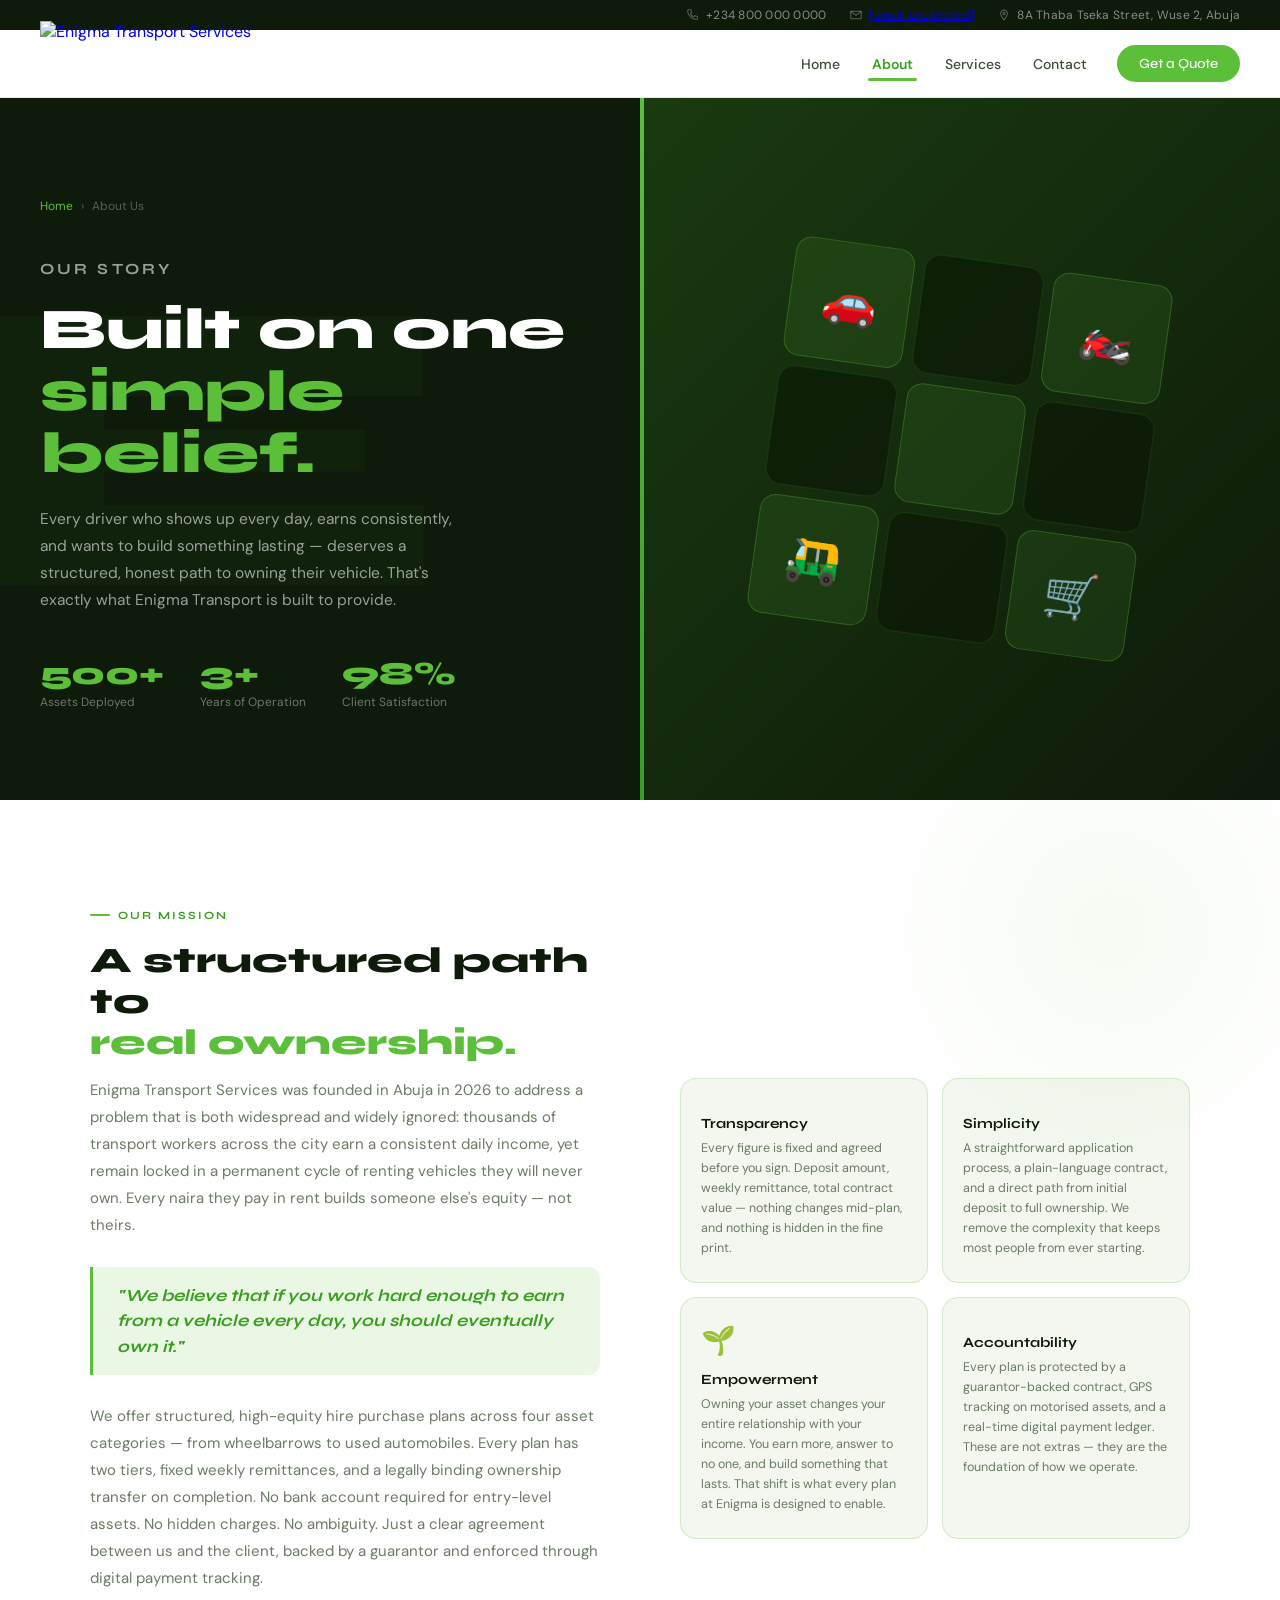
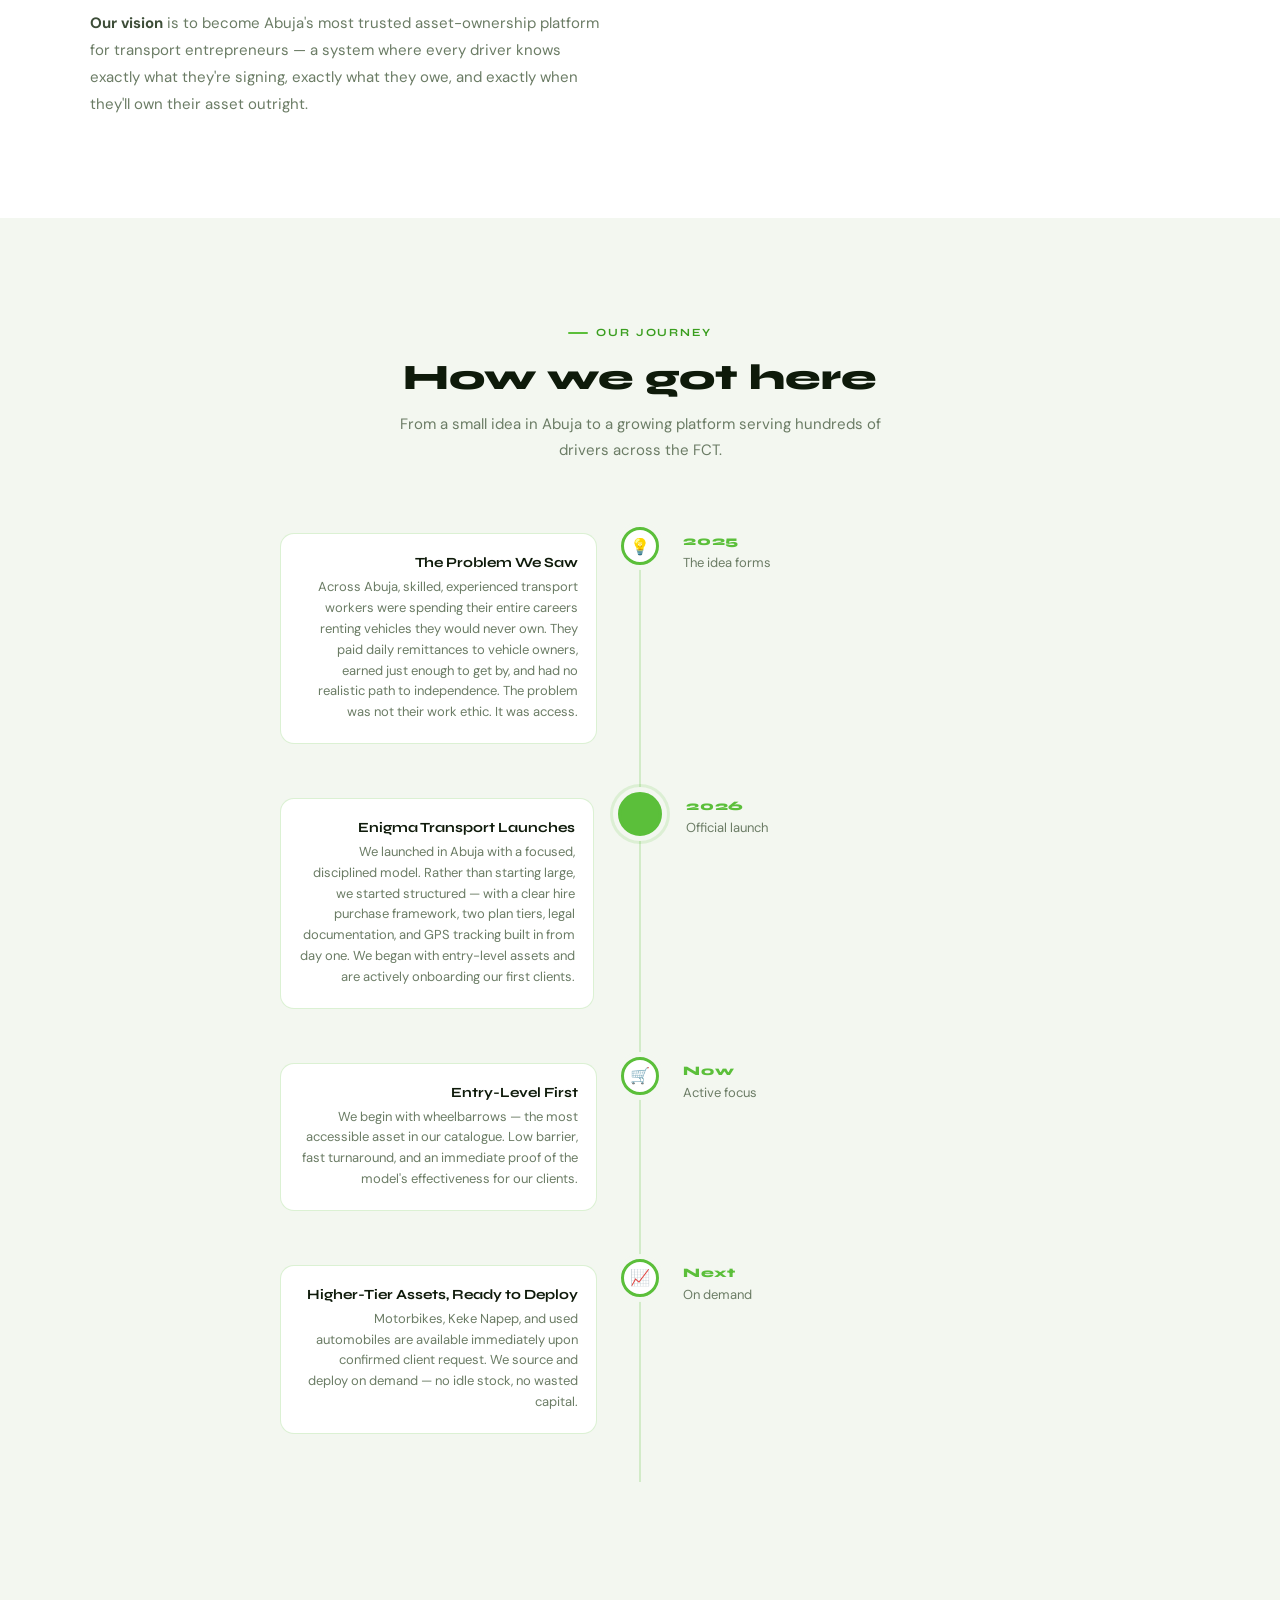
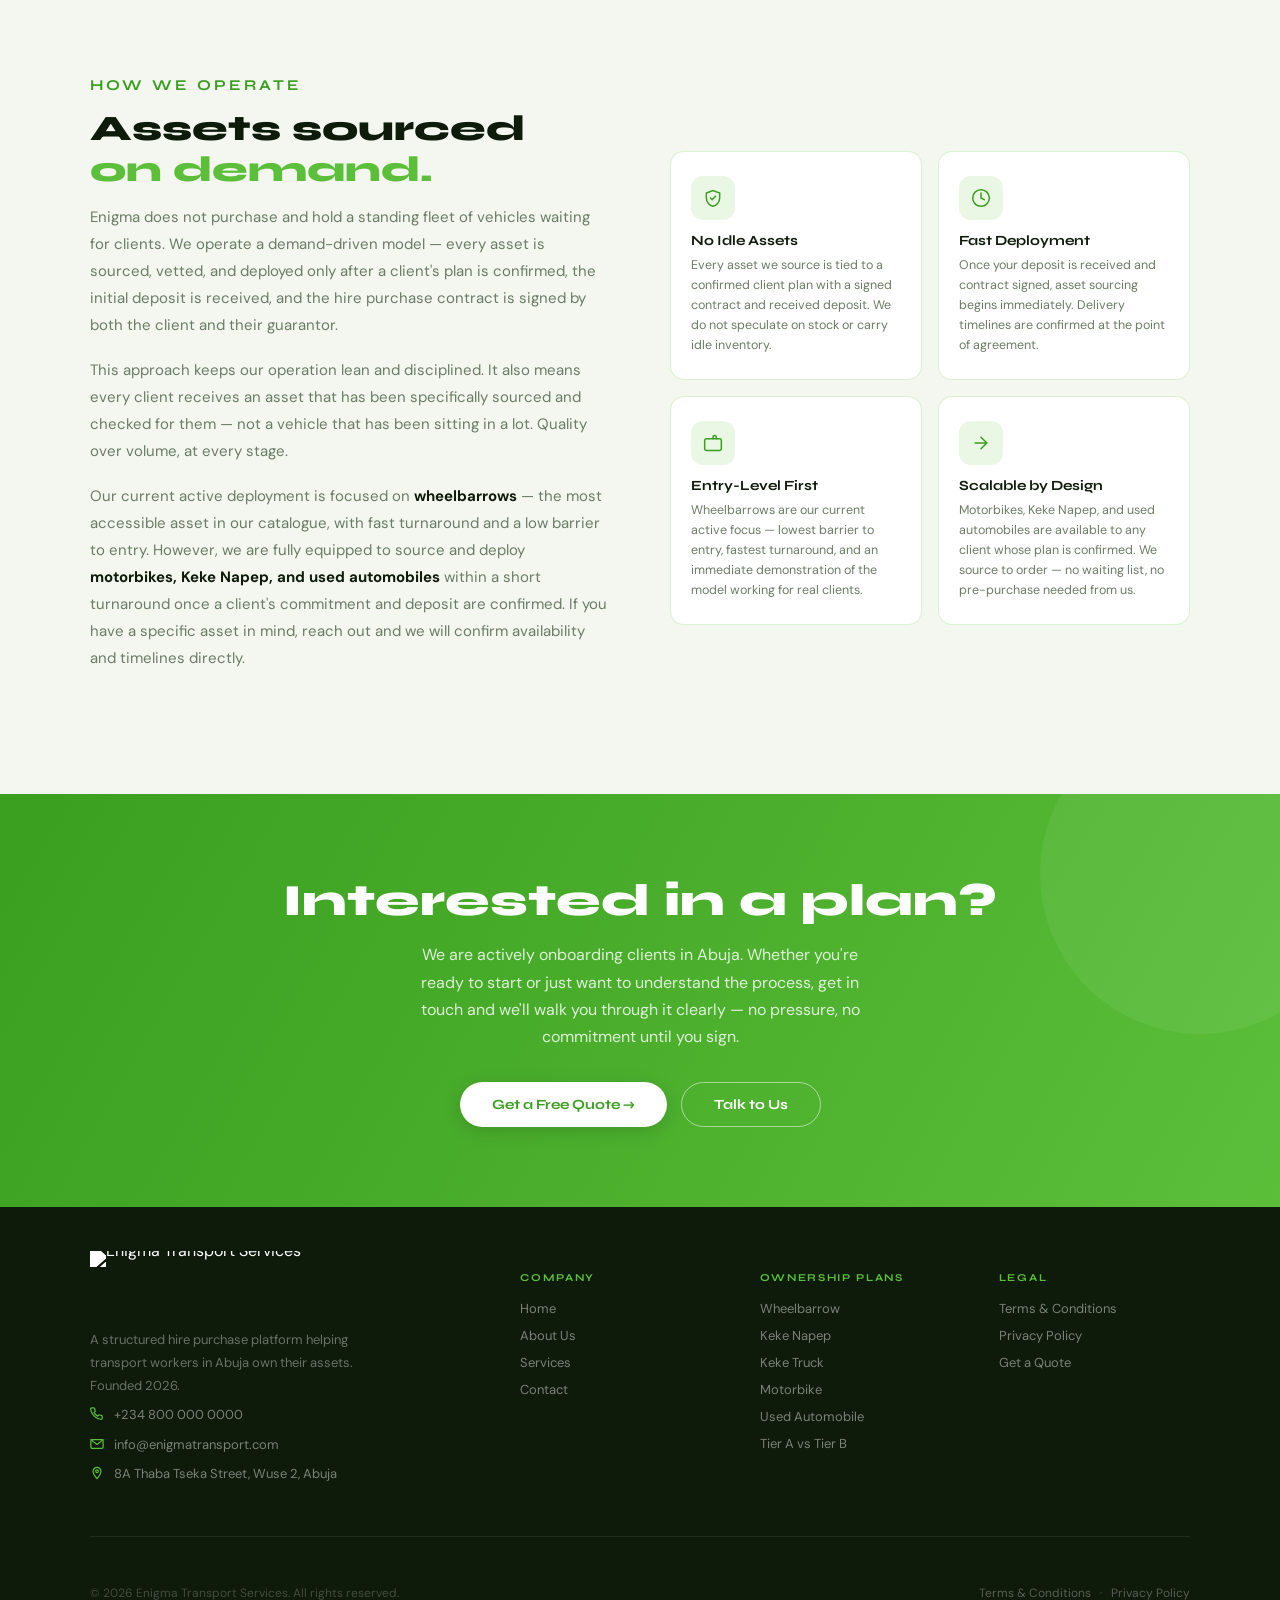
==== commit 16b368f6: "Update site" ====
--- a/about.html
+++ b/about.html
@@ -294,7 +294,7 @@
   </section>
 
     <!-- Footer -->
- <footer>
+<footer>
   <div class="footer-grid">
     <div class="footer-brand">
       <div class="footer-logo-wrap">
@@ -327,6 +327,7 @@
       <h5>Ownership Plans</h5>
       <a href="plans.html#wheelbarrow">Wheelbarrow</a>
       <a href="plans.html#keke">Keke Napep</a>
+      <a href="plans.html#keke-truck">Keke Truck</a>
       <a href="plans.html#motorbike">Motorbike</a>
       <a href="plans.html#automobile">Used Automobile</a>
       <a href="plans.html#tiers">Tier A vs Tier B</a>
@@ -347,5 +348,7 @@
     </span>
   </div>
 </footer>
+
+
 </body> 
 </html>
--- a/style.css
+++ b/style.css
@@ -96,8 +96,8 @@
   height: 68px; animation: slideDown 0.5s ease both;
 }
 .logo-link { text-decoration: none; display: flex; align-items: center; flex-shrink: 0; }
-.logo-img-wrap { height: 400px; width: 168px; display: flex; align-items: center; }
-.logo-img-wrap img { height: 120px; width: auto; display: block; object-fit: contain; margin-bottom: 10px; }
+.logo-img-wrap { height: 80px; width: auto; display: flex; align-items: center; }
+.logo-img-wrap img { height: 80px; width: auto; display: block; object-fit: contain; margin-bottom: 5px; }
 
 /* ── Nav ── */
 .nav { display: flex; align-items: center; gap: 0; }
@@ -213,7 +213,7 @@
 /* ── Why Section ── */
 .why { background: var(--bg); padding: 90px 40px; }
 .why-inner { max-width: 1100px; margin: 0 auto; display: grid; grid-template-columns: 1fr 1fr; gap: 60px; align-items: center; }
-@media (max-width: 820px) { .why-inner { grid-template-columns: 1fr; } }
+@media (max-width: 480px) { .why-inner { grid-template-columns: 1fr; } }
 .why-text .section-eyebrow { color: var(--green-dark); margin-bottom: 10px; }
 .why-text .section-title { color: var(--ink); margin-bottom: 18px; }
 .why-text p { font-size: 15px; line-height: 1.75; color: var(--muted); margin-bottom: 32px; }
@@ -242,7 +242,7 @@
 @media (max-width: 520px) { .footer-grid { grid-template-columns: 1fr; } }
 .footer-brand { display: flex; flex-direction: column; gap: 8px; align-items: flex-start; margin-top: -20px; }
 .footer-logo-wrap { display: block; line-height: 0; margin-bottom: -10px; }
-.footer-logo-wrap img { height: 160px; width: auto; display: block; mix-blend-mode: screen; filter: brightness(0) invert(1); }
+.footer-logo-wrap img { height: 80px; width: auto; display: block; mix-blend-mode: screen; filter: brightness(0) invert(1); }
 .footer-tagline { font-size: 13px; color: rgba(255,255,255,0.38); line-height: 1.75; max-width: 280px; }
 .footer-contact-block { display: flex; flex-direction: column; gap: 10px; }
 .footer-contact-item { display: flex; align-items: flex-start; gap: 10px; }
@@ -341,7 +341,7 @@
 .mission { padding: 100px 40px; background: var(--surface); position: relative; overflow: hidden; }
 .mission::before { content: ''; position: absolute; top: -120px; right: -80px; width: 500px; height: 500px; border-radius: 50%; background: radial-gradient(circle, rgba(91,191,58,0.06) 0%, transparent 70%); pointer-events: none; }
 .mission-inner { max-width: 1100px; margin: 0 auto; display: grid; grid-template-columns: 1fr 1fr; gap: 80px; align-items: center; }
-@media (max-width: 820px) { .mission-inner { grid-template-columns: 1fr; gap: 48px; } }
+@media (max-width: 480px) { .mission-inner { grid-template-columns: 1fr; gap: 48px; } }
 
 .section-tag { display: inline-flex; align-items: center; gap: 8px; font-family: var(--font-head); font-size: 11px; font-weight: 700; letter-spacing: 0.18em; text-transform: uppercase; color: var(--green-dark); margin-bottom: 18px; }
 .section-tag::before { content: ''; width: 20px; height: 2px; background: var(--green); border-radius: 2px; }
@@ -397,7 +397,7 @@
 .team-head { text-align: center; margin-bottom: 56px; }
 .team-head p { font-size: 15px; color: var(--muted); max-width: 480px; margin: 12px auto 0; line-height: 1.7; }
 .team-grid { display: grid; grid-template-columns: repeat(3, 1fr); gap: 24px; }
-@media (max-width: 820px) { .team-grid { grid-template-columns: repeat(2,1fr); } }
+@media (max-width: 480px) { .team-grid { grid-template-columns: repeat(2,1fr); } }
 @media (max-width: 520px) { .team-grid { grid-template-columns: 1fr; } }
 .team-card { border-radius: 20px; overflow: hidden; border: 1.5px solid var(--border); background: var(--bg); transition: transform 0.35s cubic-bezier(.22,1,.36,1), box-shadow 0.35s; }
 .team-card:hover { transform: translateY(-8px); box-shadow: 0 20px 48px rgba(91,191,58,0.13); }
@@ -444,7 +444,7 @@
 .model-features { display: grid; grid-template-columns: 1fr 1fr; gap: 16px; }
 @media (max-width: 860px) { .model-inner { grid-template-columns: 1fr; gap: 32px; } .model-features { grid-template-columns: 1fr; } }
 .testimonials { display: grid; grid-template-columns: repeat(3,1fr); gap: 20px; }
-@media (max-width: 820px) { .testimonials { grid-template-columns: 1fr; max-width: 480px; margin: 0 auto; } }
+@media (max-width: 480px) { .testimonials { grid-template-columns: 1fr; max-width: 480px; margin: 0 auto; } }
 .testi-card { background: var(--surface); border: 1.5px solid var(--border); border-radius: 18px; padding: 28px 24px; text-align: left; transition: transform 0.3s, box-shadow 0.3s; animation: fadeUp 0.5s both; }
 .testi-card:nth-child(1) { animation-delay: 0.1s; } .testi-card:nth-child(2) { animation-delay: 0.2s; } .testi-card:nth-child(3) { animation-delay: 0.3s; }
 .testi-card:hover { transform: translateY(-5px); box-shadow: 0 14px 36px rgba(91,191,58,0.1); }
@@ -507,8 +507,8 @@
 .tier-box-row .tb-val { font-family: var(--font-head); font-weight: 700; color: var(--ink); }
 .tier-box-row .tb-val.green { color: var(--green-dark); }
 
-.asset-cta { display: flex; gap: 10px; flex-wrap: wrap; }
-.btn-ghost-sm { font-family: var(--font-head); font-size: 13px; font-weight: 700; background: transparent; color: var(--ink-soft); border: 1.5px solid var(--border); border-radius: 100px; padding: 11px 22px; cursor: pointer; transition: border-color 0.22s, color 0.22s, background 0.22s; }
+.asset-cta { display: flex; gap: 8px;}
+.btn-ghost-sm { font-family: var(--font-head); font-size: 12px; font-weight: 700; background: transparent; color: var(--ink-soft); border: 1.5px solid var(--border); border-radius: 100px; padding: 11px 22px; cursor: pointer; transition: border-color 0.22s, color 0.22s, background 0.22s; }
 .btn-ghost-sm:hover { border-color: var(--green); color: var(--green-dark); background: var(--green-pale); }
 
 .hp-section { padding: 100px 40px; background: var(--surface); }
@@ -973,4 +973,103 @@
 /* Ordered list for terms */
 .terms-section ol { counter-reset: item; }
 .terms-section ol li { counter-increment: item; }
-.terms-section ol li::before { content: counter(item) "."; font-family: var(--font-head); font-size: 12px; font-weight: 700; color: var(--green-dark); flex-shrink: 0; min-width: 20px; margin-top: 2px; }+.terms-section ol li::before { content: counter(item) "."; font-family: var(--font-head); font-size: 12px; font-weight: 700; color: var(--green-dark); flex-shrink: 0; min-width: 20px; margin-top: 2px; }
+
+
+/* Plans page mobile fix */
+@media (max-width: 480px) {
+  .asset-section .asset-grid {
+    grid-template-columns: 1fr;
+  }
+
+  .asset-body {
+    padding: 24px 20px;
+    overflow: hidden;
+  }
+
+  .asset-content p {
+    word-break: break-word;
+    overflow-wrap: break-word;
+  }
+
+  .asset-actions {
+    flex-direction: row;
+    flex-wrap: wrap;
+    gap: 10px;
+  }
+
+  .asset-actions .btn-primary,
+  .asset-actions .btn-outline {
+    flex: 1;
+    justify-content: center;
+    min-width: 130px;
+    text-align: center;
+  }
+}
+
+@media (max-width: 560px) {
+  .pricing-grid { gap: 6px; }
+  .pricing-card { padding: 10px 8px; }
+  .pricing-label { font-size: 9px; margin-bottom: 8px; }
+  .pricing-row { flex-direction: column; align-items: flex-start; gap: 1px; padding: 4px 0; }
+  .pricing-row .pk { font-size: 10px; }
+  .pricing-row .pv { font-size: 10px; }
+  .asset-actions { flex-direction: row; flex-wrap: wrap; gap: 10px; }
+  .asset-actions .btn-primary, .asset-actions .btn-outline { flex: 1; justify-content: center; min-width: 130px; text-align: center; }
+}
+
+
+/* Fix asset row overflow on mobile */
+@media (max-width: 820px) {
+  .asset-row,
+  .asset-row.reverse {
+    grid-template-columns: 1fr;
+    direction: ltr;
+    width: 100%;
+    min-width: 0;
+  }
+
+  .asset-img-wrap {
+    height: 220px;   /* reduce from 340px */
+    width: 100%;
+  }
+
+  .asset-body {
+    padding: 24px 18px;
+    min-width: 0;    /* critical — allows flex/grid children to shrink */
+    overflow: hidden;
+  }
+
+  .asset-tiers {
+    grid-template-columns: 1fr 1fr;
+    min-width: 0;
+  }
+
+  .tier-box {
+    min-width: 0;
+    overflow: hidden;
+  }
+
+  .tier-box-row .tb-val {
+    font-size: 11px;   /* prevent long ₦ values from overflowing */
+    word-break: break-word;
+  }
+
+  .asset-cta {
+    flex-wrap: wrap;
+  }
+
+  .asset-cta .btn-primary,
+  .asset-cta .btn-ghost-sm {
+    flex: 1;
+    justify-content: center;
+    min-width: 120px;
+    text-align: center;
+  }
+}
+
+@media (max-width: 820px) {
+  .catalogue {
+    padding: 60px 16px;
+  }
+}
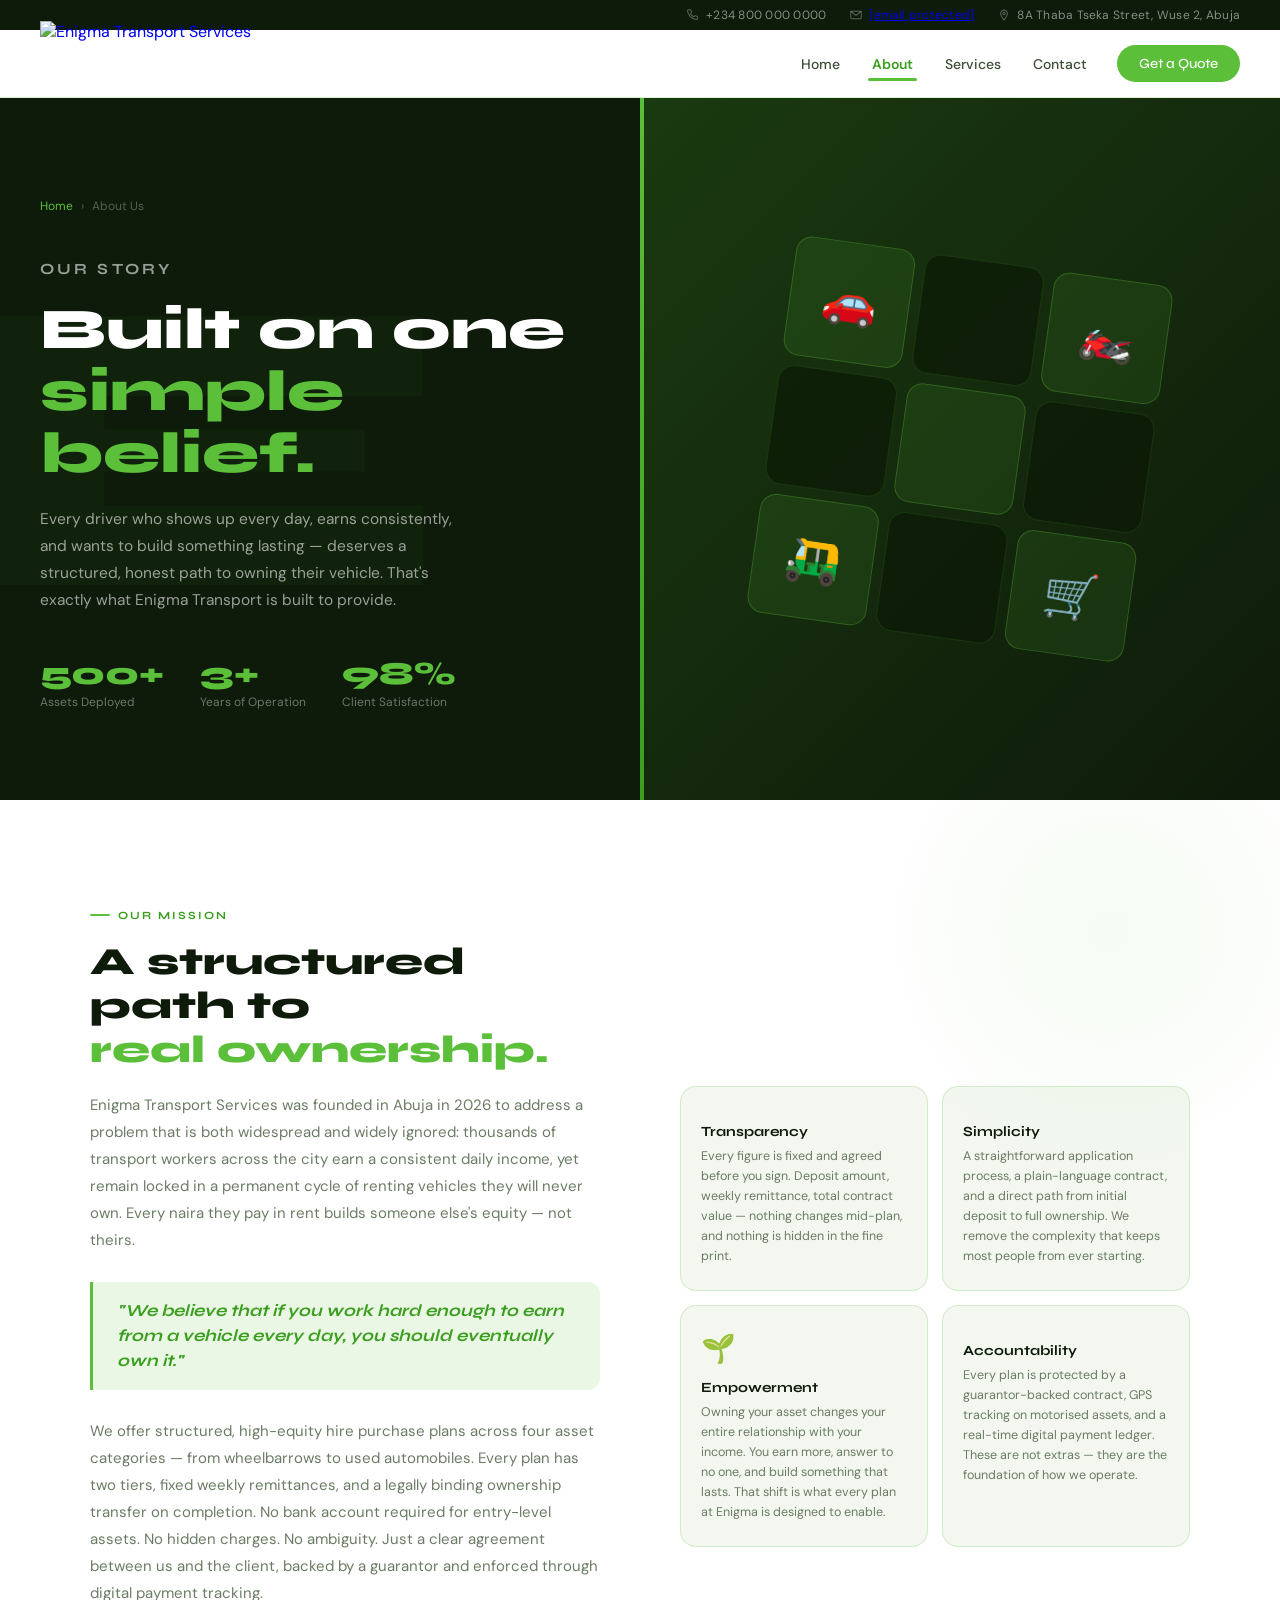
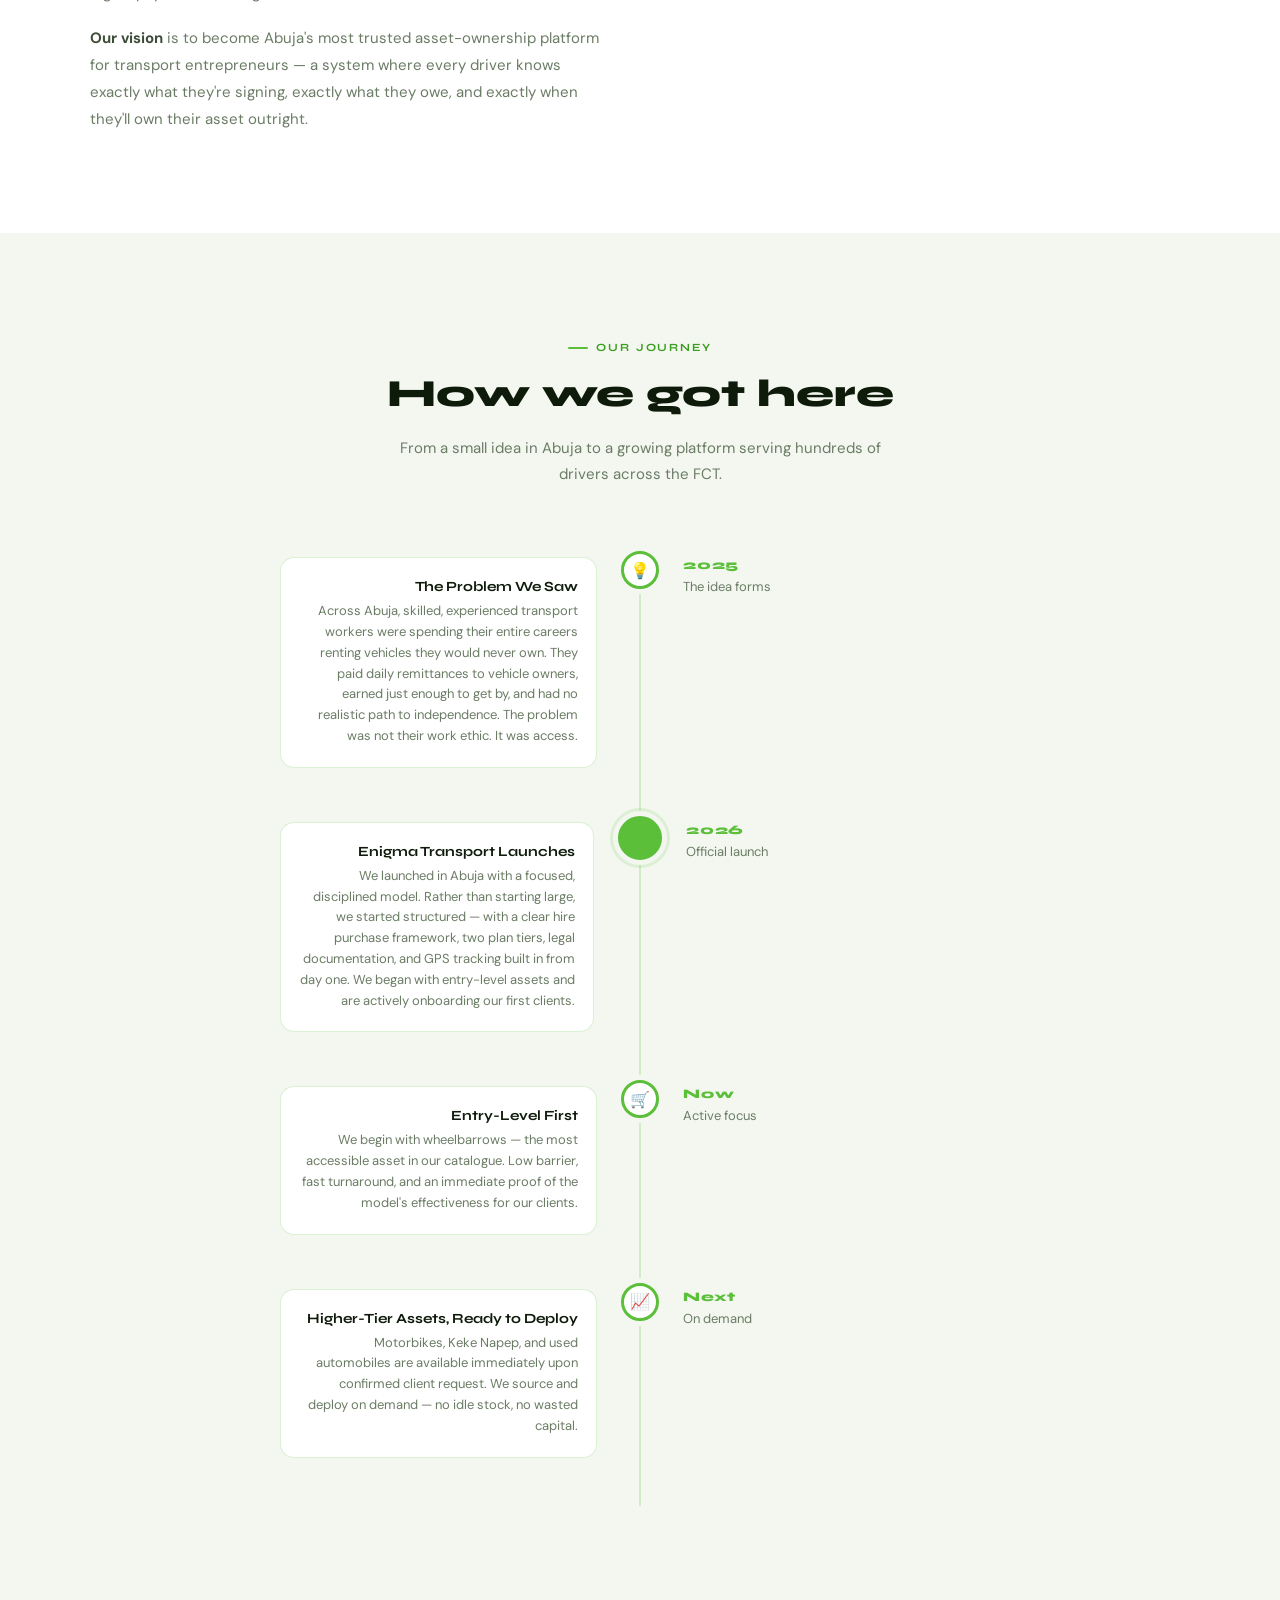
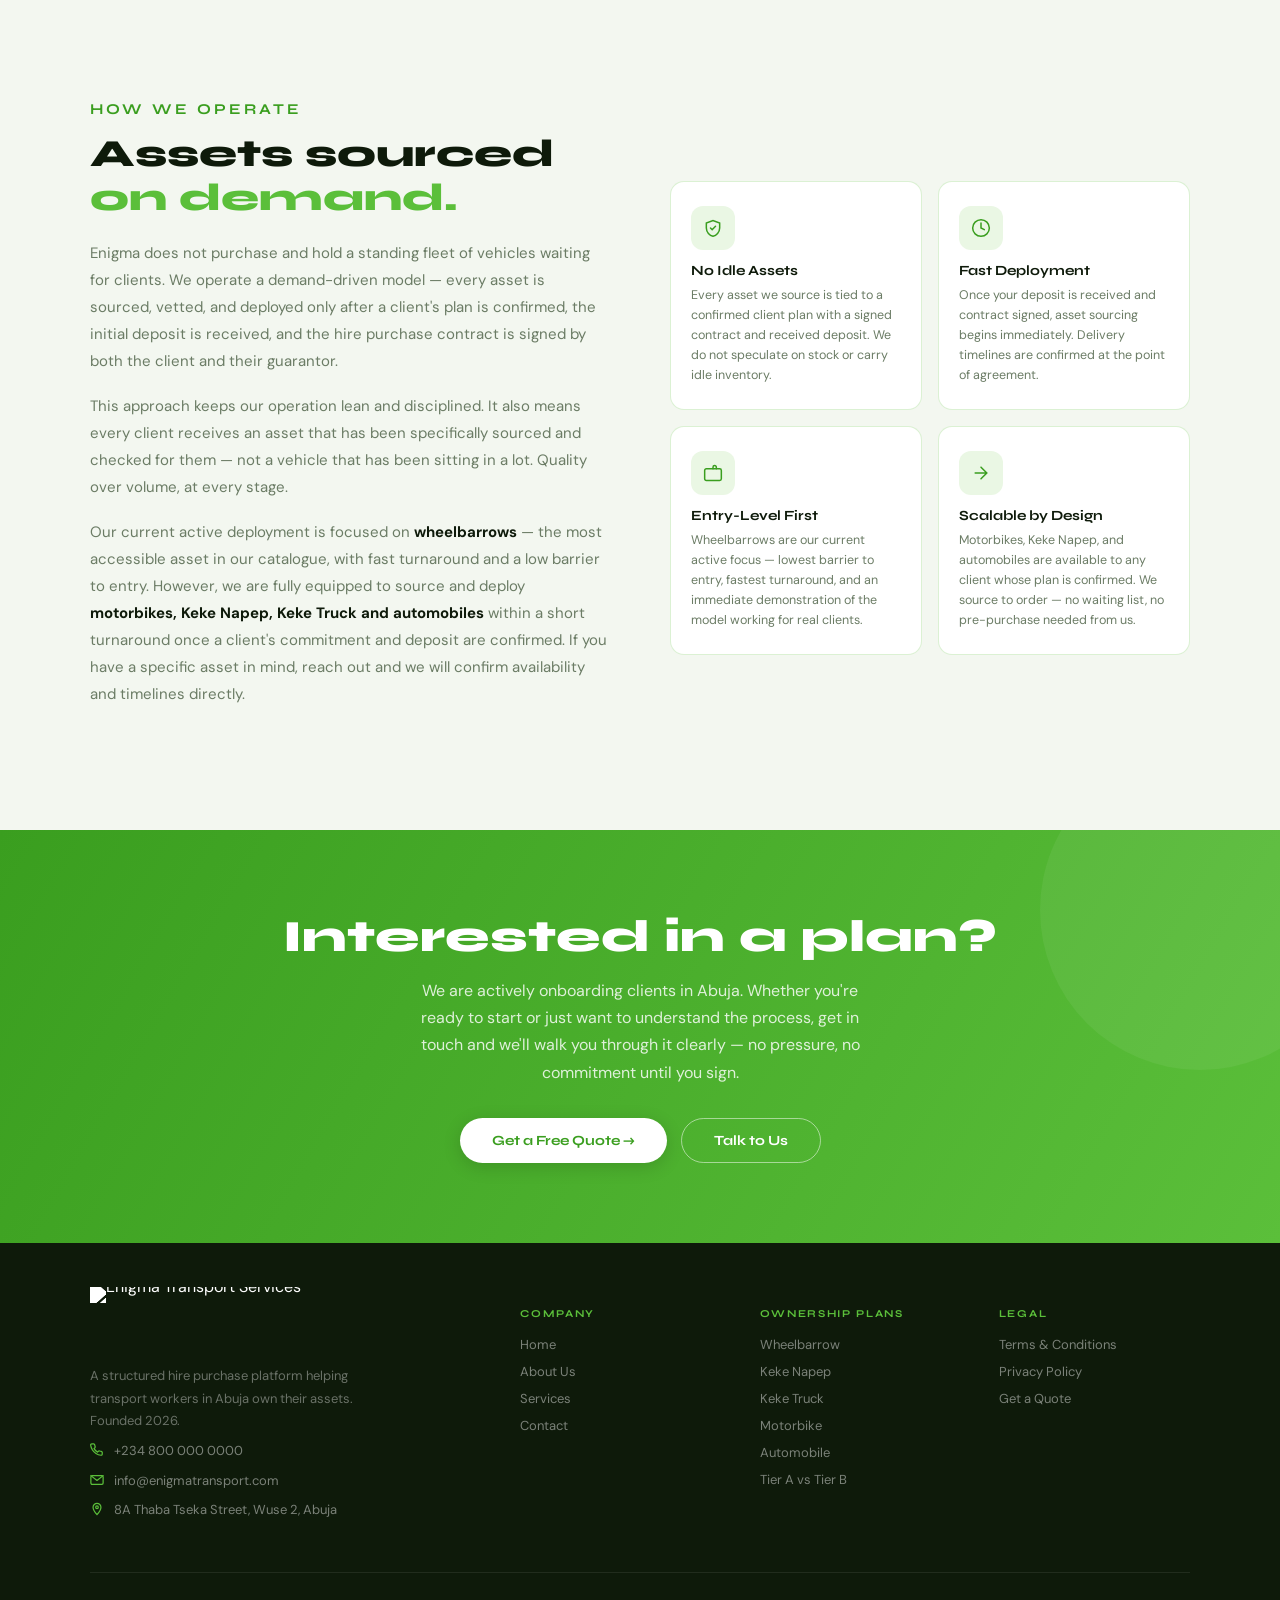
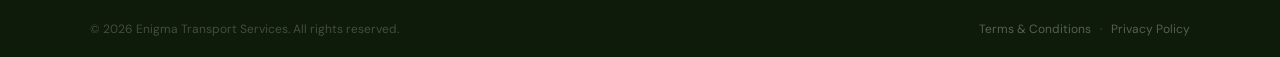
==== commit 460a713c: "Update site" ====
--- a/about.html
+++ b/about.html
@@ -11,12 +11,10 @@
   <link rel="stylesheet" href="style.css"/>
 </head>
 <body>
-
-    <!-- Top bar -->
   <div class="top-bar">
     <div class="top-bar-item">
       <!--
-        ICON PLACEHOLDER — replace svg with:
+        
         <img src="images/icon-phone-sm.svg" alt="" width="12" height="12">
       -->
       <svg width="12" height="12" viewBox="0 0 16 16" fill="none" stroke="currentColor" stroke-width="1.4" stroke-linecap="round" stroke-linejoin="round"><path d="M14 10.67v2a1.33 1.33 0 01-1.45 1.33 13.19 13.19 0 01-5.75-2.05 13 13 0 01-4-4A13.19 13.19 0 01.75 2.45 1.33 1.33 0 012.07 1h2a1.33 1.33 0 011.33 1.14 8.56 8.56 0 00.47 1.88 1.33 1.33 0 01-.3 1.41L4.59 6.4a10.67 10.67 0 004 4l.97-.97a1.33 1.33 0 011.41-.3 8.56 8.56 0 001.88.47A1.33 1.33 0 0114 10.67z"/></svg>
@@ -24,7 +22,7 @@
     </div>
     <div class="top-bar-item">
       <!--
-        ICON PLACEHOLDER — replace svg with:
+        
         <img src="images/icon-email-sm.svg" alt="" width="12" height="12">
       -->
       <svg width="12" height="12" viewBox="0 0 16 16" fill="none" stroke="currentColor" stroke-width="1.4" stroke-linecap="round" stroke-linejoin="round"><rect x="1" y="3" width="14" height="10" rx="1.5"/><path d="M1 3l7 5.5L15 3"/></svg>
@@ -32,16 +30,13 @@
     </div>
     <div class="top-bar-item">
       <!--
-        ICON PLACEHOLDER — replace svg with:
+        
         <img src="images/icon-location-sm.svg" alt="" width="12" height="12">
       -->
       <svg width="12" height="12" viewBox="0 0 16 16" fill="none" stroke="currentColor" stroke-width="1.4" stroke-linecap="round" stroke-linejoin="round"><path d="M8 1.5A4.5 4.5 0 0112.5 6c0 3.5-4.5 8.5-4.5 8.5S3.5 9.5 3.5 6A4.5 4.5 0 018 1.5z"/><circle cx="8" cy="6" r="1.5"/></svg>
       8A Thaba Tseka Street, Wuse 2, Abuja
     </div>
   </div>
-
-  <!-- Header -->
-    <!-- Header -->
   <header class="header">
     <a href="index.html" class="logo-link">
       <div class="logo-img-wrap">
@@ -50,12 +45,10 @@
         
       </div>
     </a>
-
     <button class="menu-toggle" aria-label="Toggle menu"
       onclick="this.nextElementSibling.classList.toggle('open')">
       <span></span><span></span><span></span>
     </button>
-
     <nav class="nav">
       <a href="index.html" >Home</a>
       <a href="about.html" class="active">About</a>
@@ -64,8 +57,6 @@
       <a href="quote.html" class="nav-cta">Get a Quote</a>
     </nav>
   </header>
-
-  <!-- Hero -->
   <section class="about-hero">
     <div class="hero-left">
       <div class="breadcrumb">
@@ -108,7 +99,6 @@
     </div>
   </section>
 
-  <!-- Mission & Values -->
   <section class="mission">
     <div class="mission-inner">
       <div class="mission-text">
@@ -150,7 +140,6 @@
     </div>
   </section>
 
-  <!-- Story Timeline -->
   <section class="story">
     <div class="story-inner">
       <div class="story-head">
@@ -230,7 +219,6 @@
     </div>
   </section>
 
-    <!-- Demand-Driven Model -->
   <section class="why" id="model" style="background:var(--bg); padding:90px 40px;">
     <div class="why-inner model-inner">
       <div class="why-text">
@@ -243,7 +231,7 @@
           This approach keeps our operation lean and disciplined. It also means every client receives an asset that has been specifically sourced and checked for them — not a vehicle that has been sitting in a lot. Quality over volume, at every stage.
         </p>
         <p style="font-size:15px; color:var(--muted); line-height:1.8;">
-          Our current active deployment is focused on <strong style="color:var(--ink);">wheelbarrows</strong> — the most accessible asset in our catalogue, with fast turnaround and a low barrier to entry. However, we are fully equipped to source and deploy <strong style="color:var(--ink);">motorbikes, Keke Napep, and used automobiles</strong> within a short turnaround once a client's commitment and deposit are confirmed. If you have a specific asset in mind, reach out and we will confirm availability and timelines directly.
+          Our current active deployment is focused on <strong style="color:var(--ink);">wheelbarrows</strong> — the most accessible asset in our catalogue, with fast turnaround and a low barrier to entry. However, we are fully equipped to source and deploy <strong style="color:var(--ink);">motorbikes, Keke Napep, Keke Truck and automobiles</strong> within a short turnaround once a client's commitment and deposit are confirmed. If you have a specific asset in mind, reach out and we will confirm availability and timelines directly.
         </p>
       </div>
       <div class="why-features model-features">
@@ -273,7 +261,7 @@
             <svg width="20" height="20" viewBox="0 0 24 24" fill="none" stroke="#3a9e1f" stroke-width="1.8" stroke-linecap="round"><path d="M5 12h14M12 5l7 7-7 7"/></svg>
           </div>
           <h4 style="font-family:var(--font-head); font-size:14px; font-weight:700; color:var(--ink); margin-bottom:6px;">Scalable by Design</h4>
-          <p style="font-size:12.5px; color:var(--muted); line-height:1.6;">Motorbikes, Keke Napep, and used automobiles are available to any client whose plan is confirmed. We source to order — no waiting list, no pre-purchase needed from us.</p>
+          <p style="font-size:12.5px; color:var(--muted); line-height:1.6;">Motorbikes, Keke Napep, and automobiles are available to any client whose plan is confirmed. We source to order — no waiting list, no pre-purchase needed from us.</p>
         </div>
       </div>
     </div>
@@ -329,7 +317,7 @@
       <a href="plans.html#keke">Keke Napep</a>
       <a href="plans.html#keke-truck">Keke Truck</a>
       <a href="plans.html#motorbike">Motorbike</a>
-      <a href="plans.html#automobile">Used Automobile</a>
+      <a href="plans.html#automobile">Automobile</a>
       <a href="plans.html#tiers">Tier A vs Tier B</a>
     </div>
     <div class="footer-col">
--- a/style.css
+++ b/style.css
@@ -2,23 +2,23 @@
 *, *::before, *::after { box-sizing: border-box; margin: 0; padding: 0; }
 
 :root {
-  --green:       #5bbf3a;
-  --green-dark:  #3a9e1f;
-  --green-dim:   rgba(91,191,58,0.18);
-  --green-pale:  #eaf7e4;
-  --ink:         #0e1a0a;
-  --ink-soft:    #3d4d38;
-  --muted:       #6b7c65;
-  --surface:     #ffffff;
-  --bg:          #f3f7f0;
-  --border:      rgba(91,191,58,0.22);
-  --radius-card: 18px;
-  --font-head:   'Syne', sans-serif;
-  --font-body:   'DM Sans', sans-serif;
-  --radius-btn:  100px;
---shadow-card: 0 4px 32px rgba(0,0,0,0.06), 0 1px 4px rgba(0,0,0,0.04);
---shadow-green: 0 6px 24px rgba(91,191,58,0.32);
---border-hard: rgba(91,191,58,0.38);
+  --green:        #5bbf3a;
+  --green-dark:   #3a9e1f;
+  --green-dim:    rgba(91,191,58,0.18);
+  --green-pale:   #eaf7e4;
+  --ink:          #0e1a0a;
+  --ink-soft:     #3d4d38;
+  --muted:        #6b7c65;
+  --surface:      #ffffff;
+  --bg:           #f3f7f0;
+  --border:       rgba(91,191,58,0.22);
+  --border-hard:  rgba(91,191,58,0.38);
+  --radius-card:  18px;
+  --radius-btn:   100px;
+  --font-head:    'Syne', sans-serif;
+  --font-body:    'DM Sans', sans-serif;
+  --shadow-card:  0 4px 32px rgba(0,0,0,0.06), 0 1px 4px rgba(0,0,0,0.04);
+  --shadow-green: 0 6px 24px rgba(91,191,58,0.32);
 }
 
 html { scroll-behavior: smooth; }
@@ -29,8 +29,21 @@
   from { opacity: 0; transform: translateY(24px); }
   to   { opacity: 1; transform: translateY(0); }
 }
+@keyframes fadeIn {
+  from { opacity: 0; }
+  to   { opacity: 1; }
+}
 @keyframes slideDown {
   from { transform: translateY(-100%); opacity: 0; }
+  to   { transform: translateY(0); opacity: 1; }
+}
+@keyframes popIn {
+  from { transform: scale(0.6); opacity: 0; }
+  to   { transform: scale(1); opacity: 1; }
+}
+@keyframes spin { to { transform: rotate(360deg); } }
+@keyframes toastIn {
+  from { transform: translateY(20px); opacity: 0; }
   to   { transform: translateY(0); opacity: 1; }
 }
 
@@ -50,10 +63,11 @@
   animation: splashPulse 1.2s ease-in-out 0.8s infinite alternate;
 }
 .splash-tagline {
-  color: #2d7a2d; font-size: 13px; letter-spacing: 4px;
+  color: #2d7a2d; font-size: 12px; letter-spacing: 4px;
   text-transform: uppercase; font-family: inherit; opacity: 0;
   animation: splashSlideUp 0.6s ease forwards 0.6s;
 }
+
 @keyframes splashZoomIn {
   from { opacity: 0; transform: scale(0.7); }
   to   { opacity: 1; transform: scale(1); }
@@ -70,6 +84,7 @@
   from { opacity: 1; visibility: visible; }
   to   { opacity: 0; visibility: hidden; }
 }
+
 @media (max-width: 480px) {
   .splash-logo { width: 180px; }
   .splash-tagline { font-size: 11px; letter-spacing: 3px; }
@@ -83,6 +98,7 @@
 }
 .top-bar-item { display: flex; align-items: center; gap: 7px; }
 .top-bar-item svg { flex-shrink: 0; opacity: 0.6; }
+
 @media (max-width: 760px) { .top-bar { display: none; } }
 
 /* ── Header ── */
@@ -112,15 +128,15 @@
   transition: left 0.28s cubic-bezier(.22,1,.36,1), right 0.28s cubic-bezier(.22,1,.36,1);
 }
 .nav a:hover { color: var(--green-dark); }
-.nav a:hover::after { left: 12px; right: 12px; }
+.nav a:hover::after,
+.nav a.active::after { left: 12px; right: 12px; }
 .nav a.active { color: var(--green-dark); font-weight: 600; }
-.nav a.active::after { left: 12px; right: 12px; }
 .nav-cta {
-  margin-left: 14px; font-family: var(--font-head); font-size: 13px; font-weight: 700;
+  margin-left: 14px; font-family: var(--font-head); font-size: 12px; font-weight: 700;
   background: var(--green); color: #fff !important;
   padding: 10px 22px !important; border-radius: 100px !important;
-  border: none; cursor: pointer;
-  transition: background 0.2s, transform 0.2s !important; flex-shrink: 0;
+  border: none; cursor: pointer; flex-shrink: 0;
+  transition: background 0.2s, transform 0.2s !important;
 }
 .nav-cta::after { display: none !important; }
 .nav-cta:hover { background: var(--green-dark) !important; transform: scale(1.04) !important; }
@@ -136,7 +152,11 @@
   position: absolute; inset: 0; z-index: 2; pointer-events: none;
   background: linear-gradient(105deg, rgba(10,22,5,0.82) 0%, rgba(10,22,5,0.35) 55%, transparent 100%);
 }
-.hero-bg::after { content: ''; position: absolute; bottom: -80px; left: -60px; width: 480px; height: 480px; border: 2px solid rgba(91,191,58,0.18); border-radius: 50%; pointer-events: none; }
+.hero-bg::after {
+  content: ''; position: absolute; bottom: -80px; left: -60px;
+  width: 480px; height: 480px; border: 2px solid rgba(91,191,58,0.18);
+  border-radius: 50%; pointer-events: none;
+}
 .hero-slides { position: absolute; inset: 0; z-index: 1; }
 .hero-slide { position: absolute; inset: 0; opacity: 0; transition: opacity 1.2s ease-in-out; }
 .hero-slide.active { opacity: 1; }
@@ -152,53 +172,164 @@
 }
 .hero-dot.active { background: var(--green); width: 26px; }
 .hero-content { position: relative; z-index: 3; padding: 80px 40px 200px; max-width: 620px; }
-.hero-badge { display: inline-flex; align-items: center; gap: 8px; background: rgba(91,191,58,0.15); border: 1px solid rgba(91,191,58,0.35); border-radius: 100px; padding: 6px 14px; font-size: 11px; font-weight: 600; letter-spacing: 0.12em; text-transform: uppercase; color: #a8e68e; margin-bottom: 24px; animation: fadeUp 0.6s 0.1s both; }
+.hero-badge {
+  display: inline-flex; align-items: center; gap: 8px;
+  background: rgba(91,191,58,0.15); border: 1px solid rgba(91,191,58,0.35);
+  border-radius: 100px; padding: 6px 14px; font-size: 11px; font-weight: 600;
+  letter-spacing: 0.12em; text-transform: uppercase; color: #a8e68e;
+  margin-bottom: 24px; animation: fadeUp 0.6s 0.1s both;
+}
 .hero-badge::before { content: ''; width: 6px; height: 6px; background: var(--green); border-radius: 50%; }
-.hero-title { font-family: var(--font-head); font-size: clamp(2.4rem, 5.5vw, 4rem); font-weight: 800; line-height: 1.08; color: #fff; margin-bottom: 22px; animation: fadeUp 0.6s 0.2s both; }
+.hero-title {
+  font-family: var(--font-head); font-size: clamp(2.4rem, 5.5vw, 4rem);
+  font-weight: 800; line-height: 1.08; color: #fff;
+  margin-bottom: 22px; animation: fadeUp 0.6s 0.2s both;
+}
 .hero-title .accent { color: var(--green); }
-.hero-desc { font-size: 16px; font-weight: 300; line-height: 1.7; color: rgba(255,255,255,0.78); max-width: 440px; margin-bottom: 36px; animation: fadeUp 0.6s 0.3s both; }
+.hero-desc {
+  font-size: 16px; font-weight: 300; line-height: 1.7;
+  color: rgba(255,255,255,0.78); max-width: 440px;
+  margin-bottom: 36px; animation: fadeUp 0.6s 0.3s both;
+}
 .hero-actions { display: flex; gap: 12px; flex-wrap: wrap; animation: fadeUp 0.6s 0.4s both; }
 
 /* ── Buttons ── */
-.btn-primary { font-family: var(--font-head); font-size: 14px; font-weight: 700; background: var(--green); color: #fff; border: none; border-radius: 100px; padding: 14px 28px; cursor: pointer; transition: background 0.25s, transform 0.2s, box-shadow 0.25s; box-shadow: 0 4px 20px rgba(91,191,58,0.4); }
+.btn-primary {
+  font-family: var(--font-head); font-size: 14px; font-weight: 700;
+  background: var(--green); color: #fff; border: none;
+  border-radius: 100px; padding: 14px 28px; cursor: pointer;
+  transition: background 0.25s, transform 0.2s, box-shadow 0.25s;
+  box-shadow: 0 4px 20px rgba(91,191,58,0.4);
+}
 .btn-primary:hover { background: var(--green-dark); transform: translateY(-2px); box-shadow: 0 8px 28px rgba(91,191,58,0.45); }
-.btn-ghost { font-family: var(--font-head); font-size: 14px; font-weight: 700; background: rgba(255,255,255,0.1); color: #fff; border: 1.5px solid rgba(255,255,255,0.35); border-radius: 100px; padding: 13px 28px; cursor: pointer; backdrop-filter: blur(6px); transition: background 0.25s, border-color 0.25s, transform 0.2s; }
+.btn-ghost {
+  font-family: var(--font-head); font-size: 14px; font-weight: 700;
+  background: rgba(255,255,255,0.1); color: #fff;
+  border: 1.5px solid rgba(255,255,255,0.35); border-radius: 100px;
+  padding: 13px 28px; cursor: pointer; backdrop-filter: blur(6px);
+  transition: background 0.25s, border-color 0.25s, transform 0.2s;
+}
 .btn-ghost:hover { background: rgba(255,255,255,0.18); border-color: rgba(255,255,255,0.7); transform: translateY(-2px); }
-.btn-white { font-family: var(--font-head); font-size: 14px; font-weight: 700; background: #fff; color: var(--green-dark); border: none; border-radius: 100px; padding: 14px 32px; cursor: pointer; transition: transform 0.2s, box-shadow 0.2s; box-shadow: 0 4px 18px rgba(0,0,0,0.15); position: relative; z-index: 1; }
+.btn-white {
+  font-family: var(--font-head); font-size: 14px; font-weight: 700;
+  background: #fff; color: var(--green-dark); border: none;
+  border-radius: 100px; padding: 14px 32px; cursor: pointer;
+  transition: transform 0.2s, box-shadow 0.2s;
+  box-shadow: 0 4px 18px rgba(0,0,0,0.15); position: relative; z-index: 1;
+}
 .btn-white:hover { transform: translateY(-2px) scale(1.03); box-shadow: 0 8px 28px rgba(0,0,0,0.2); }
+.btn-ghost-sm {
+  font-family: var(--font-head); font-size: 12px; font-weight: 700;
+  background: transparent; color: var(--ink-soft);
+  border: 1.5px solid var(--border); border-radius: 100px;
+  padding: 11px 22px; cursor: pointer;
+  transition: border-color 0.22s, color 0.22s, background 0.22s;
+}
+.btn-ghost-sm:hover { border-color: var(--green); color: var(--green-dark); background: var(--green-pale); }
+.btn-outline-white {
+  font-family: var(--font-head); font-size: 14px; font-weight: 700;
+  background: transparent; color: #fff;
+  border: 1.5px solid rgba(255,255,255,0.5); border-radius: 100px;
+  padding: 13px 32px; cursor: pointer;
+  transition: background 0.22s, border-color 0.22s;
+}
+.btn-outline-white:hover { background: rgba(255,255,255,0.15); border-color: #fff; }
+.btn-outline-green {
+  font-family: var(--font-head); font-size: 13.5px; font-weight: 700;
+  background: transparent; color: var(--green-dark);
+  border: 1.5px solid var(--green); border-radius: var(--radius-btn);
+  padding: 13px 28px; cursor: pointer;
+  transition: background 0.22s, color 0.22s;
+}
+.btn-outline-green:hover { background: var(--green); color: #fff; }
+.btn-outline {
+  font-family: var(--font-head); font-size: 13.5px; font-weight: 700;
+  background: transparent; color: var(--ink-soft);
+  border: 1.5px solid var(--border); border-radius: 100px;
+  padding: 12px 24px; cursor: pointer;
+  transition: border-color 0.22s, color 0.22s, background 0.22s;
+}
+.btn-outline:hover { border-color: var(--green); color: var(--green-dark); background: var(--green-pale); }
+.btn-submit {
+  font-family: var(--font-head); font-size: 14px; font-weight: 700;
+  background: var(--green); color: #fff; border: none;
+  border-radius: 100px; padding: 14px 36px; cursor: pointer;
+  display: flex; align-items: center; gap: 8px;
+  transition: background 0.25s, transform 0.2s, box-shadow 0.25s;
+  box-shadow: 0 4px 20px rgba(91,191,58,0.35);
+}
+.btn-submit:hover { background: var(--green-dark); transform: translateY(-2px); box-shadow: 0 8px 28px rgba(91,191,58,0.4); }
+.btn-submit svg { width: 16px; height: 16px; transition: transform 0.22s; }
+.btn-submit:hover svg { transform: translateX(4px); }
+
+/* Shared check element */
+.check {
+  flex-shrink: 0; width: 22px; height: 22px; background: var(--green);
+  border-radius: 50%; display: flex; align-items: center; justify-content: center; margin-top: 1px;
+}
+.check svg { width: 11px; height: 11px; }
 
 /* ── Cards Section ── */
 .cards-section { position: relative; z-index: 10; margin-top: -140px; padding: 0 40px 80px; }
 .cards-header { text-align: center; margin-bottom: 32px; animation: fadeUp 0.5s 0.1s both; }
-.section-eyebrow { font-family: var(--font-head); font-size: 11px; font-weight: 700; letter-spacing: 0.2em; text-transform: uppercase; color: var(--green); margin-bottom: 8px; }
-.section-title { font-family: var(--font-head); font-size: clamp(1.5rem, 2.5vw, 2rem); font-weight: 800; color: #fff; line-height: 1.2; }
+.section-eyebrow {
+  font-family: var(--font-head); font-size: 12px; font-weight: 700;
+  letter-spacing: 0.2em; text-transform: uppercase; color: var(--green); margin-bottom: 8px;
+}
+.section-title {
+  font-family: var(--font-head); font-size: clamp(1.5rem, 2.5vw, 2rem);
+  font-weight: 800; color: #fff; line-height: 1.2;
+}
 .section-title .accent { color: var(--green); }
 .cards { display: grid; grid-template-columns: repeat(4, 1fr); gap: 20px; max-width: 1120px; margin: 0 auto; }
-@media (max-width: 960px) { .cards { grid-template-columns: repeat(2,1fr); } }
-@media (max-width: 560px) { .cards { grid-template-columns: 1fr; } }
-.card { position: relative; background: var(--surface); border-radius: var(--radius-card); border: 1.5px solid var(--border); padding: 36px 20px 28px; display: flex; flex-direction: column; align-items: center; box-shadow: 0 2px 10px rgba(0,0,0,0.06); transition: transform 0.38s cubic-bezier(.22,1,.36,1), box-shadow 0.38s, border-color 0.3s; cursor: pointer; overflow: hidden; animation: fadeUp 0.55s both; }
+.card {
+  position: relative; background: var(--surface); border-radius: var(--radius-card);
+  border: 1.5px solid var(--border); padding: 36px 20px 28px;
+  display: flex; flex-direction: column; align-items: center;
+  box-shadow: 0 2px 10px rgba(0,0,0,0.06); cursor: pointer; overflow: hidden;
+  animation: fadeUp 0.55s both;
+  transition: transform 0.38s cubic-bezier(.22,1,.36,1), box-shadow 0.38s, border-color 0.3s;
+}
 .card:nth-child(1) { animation-delay: 0.08s; }
 .card:nth-child(2) { animation-delay: 0.16s; }
 .card:nth-child(3) { animation-delay: 0.24s; }
 .card:nth-child(4) { animation-delay: 0.32s; }
-.card::before { content: ''; position: absolute; inset: 0 0 auto 0; height: 3px; background: linear-gradient(90deg, var(--green), var(--green-dark)); border-radius: var(--radius-card) var(--radius-card) 0 0; opacity: 0; transition: opacity 0.3s; }
-.card::after { content: ''; position: absolute; inset: 0; background: radial-gradient(circle at 50% 30%, rgba(91,191,58,0.1) 0%, transparent 68%); opacity: 0; transition: opacity 0.4s; pointer-events: none; }
+.card::before {
+  content: ''; position: absolute; inset: 0 0 auto 0; height: 3px;
+  background: linear-gradient(90deg, var(--green), var(--green-dark));
+  border-radius: var(--radius-card) var(--radius-card) 0 0;
+  opacity: 0; transition: opacity 0.3s;
+}
+.card::after {
+  content: ''; position: absolute; inset: 0;
+  background: radial-gradient(circle at 50% 30%, rgba(91,191,58,0.1) 0%, transparent 68%);
+  opacity: 0; transition: opacity 0.4s; pointer-events: none;
+}
 .card:hover { transform: translateY(-10px) scale(1.015); box-shadow: 0 20px 48px rgba(91,191,58,0.16), 0 4px 14px rgba(0,0,0,0.08); border-color: var(--green); }
-.card:hover::before { opacity: 1; }
+.card:hover::before,
 .card:hover::after  { opacity: 1; }
-.card-img-wrap { width: 88px; height: 88px; border-radius: 50%; background: linear-gradient(135deg, #eaf7e4, #d0efc5); display: flex; align-items: center; justify-content: center; margin-bottom: 18px; flex-shrink: 0; transition: transform 0.38s cubic-bezier(.22,1,.36,1); position: relative; z-index: 1; overflow: hidden; }
+.card-img-wrap {
+  width: 88px; height: 88px; border-radius: 50%;
+  background: linear-gradient(135deg, #eaf7e4, #d0efc5);
+  display: flex; align-items: center; justify-content: center;
+  margin-bottom: 18px; flex-shrink: 0; position: relative; z-index: 1; overflow: hidden;
+  transition: transform 0.38s cubic-bezier(.22,1,.36,1);
+}
 .card:hover .card-img-wrap { transform: scale(1.1) rotate(-4deg); }
 .card-img-wrap img { width: 100%; height: 100%; object-fit: cover; border-radius: 50%; display: block; }
 .card-title { font-family: var(--font-head); font-size: 14.5px; font-weight: 700; color: var(--ink); text-align: center; margin-bottom: 5px; position: relative; z-index: 1; }
 .card-sub { font-size: 11.5px; color: var(--muted); text-align: center; line-height: 1.5; margin-bottom: 6px; position: relative; z-index: 1; }
-.card-btn { display: inline-flex; align-items: center; gap: 6px; font-family: var(--font-body); font-size: 12px; font-weight: 600; color: var(--green-dark); background: transparent; border: 1.5px solid var(--green); border-radius: 100px; padding: 6px 16px; cursor: pointer; transition: background 0.25s, color 0.25s, transform 0.2s; position: relative; z-index: 1; }
+.card-btn {
+  display: inline-flex; align-items: center; gap: 6px;
+  font-family: var(--font-body); font-size: 12px; font-weight: 600;
+  color: var(--green-dark); background: transparent;
+  border: 1.5px solid var(--green); border-radius: 100px;
+  padding: 6px 16px; cursor: pointer; position: relative; z-index: 1;
+  transition: background 0.25s, color 0.25s, transform 0.2s;
+}
 .card-btn svg { width: 11px; height: 11px; transition: transform 0.2s; }
 .card:hover .card-btn { background: var(--green); color: #fff; transform: scale(1.04); }
 .card:hover .card-btn svg { transform: translateX(3px); }
-
-/* ── How It Works ── */
-.how-steps-grid { display: grid; grid-template-columns: repeat(4,1fr); gap: 24px; position: relative; }
-.how-steps-connector { position: absolute; top: 32px; left: 12.5%; right: 12.5%; height: 2px; background: var(--border); pointer-events: none; }
 
 /* ── Stats ── */
 .stats { background: var(--ink); padding: 48px 40px; display: flex; justify-content: center; gap: 60px; flex-wrap: wrap; }
@@ -213,14 +344,11 @@
 /* ── Why Section ── */
 .why { background: var(--bg); padding: 90px 40px; }
 .why-inner { max-width: 1100px; margin: 0 auto; display: grid; grid-template-columns: 1fr 1fr; gap: 60px; align-items: center; }
-@media (max-width: 480px) { .why-inner { grid-template-columns: 1fr; } }
 .why-text .section-eyebrow { color: var(--green-dark); margin-bottom: 10px; }
 .why-text .section-title { color: var(--ink); margin-bottom: 18px; }
 .why-text p { font-size: 15px; line-height: 1.75; color: var(--muted); margin-bottom: 32px; }
 .why-list { list-style: none; display: flex; flex-direction: column; gap: 14px; }
 .why-list li { display: flex; align-items: flex-start; gap: 12px; font-size: 14.5px; color: var(--ink-soft); line-height: 1.5; }
-.check { flex-shrink: 0; width: 22px; height: 22px; background: var(--green); border-radius: 50%; display: flex; align-items: center; justify-content: center; margin-top: 1px; }
-.check svg { width: 11px; height: 11px; }
 .why-features { display: grid; grid-template-columns: 1fr 1fr; gap: 16px; }
 .feat-card { background: var(--surface); border: 1.5px solid var(--border); border-radius: 14px; padding: 24px 20px; transition: transform 0.3s, box-shadow 0.3s; }
 .feat-card:hover { transform: translateY(-4px); box-shadow: 0 10px 28px rgba(91,191,58,0.12); }
@@ -231,15 +359,25 @@
 
 /* ── CTA Banner ── */
 .cta-banner { background: linear-gradient(120deg, var(--green-dark) 0%, var(--green) 100%); padding: 80px 40px; text-align: center; position: relative; overflow: hidden; }
-.cta-banner::before { content: ''; position: absolute; top: -80px; right: -80px; width: 320px; height: 320px; border-radius: 50%; background: rgba(255,255,255,0.06); pointer-events: none; }
+.cta-banner::before {
+  content: ''; position: absolute; top: -80px; right: -80px;
+  width: 320px; height: 320px; border-radius: 50%;
+  background: rgba(255,255,255,0.06); pointer-events: none;
+}
 .cta-banner h2 { font-family: var(--font-head); font-size: clamp(1.8rem, 3.5vw, 2.8rem); font-weight: 800; color: #fff; margin-bottom: 14px; position: relative; z-index: 1; }
 .cta-banner p { font-size: 16px; color: rgba(255,255,255,0.82); max-width: 480px; margin: 0 auto 32px; line-height: 1.7; position: relative; z-index: 1; }
+.cta-btns,
+.cta-buttons { display: flex; gap: 14px; justify-content: center; flex-wrap: wrap; position: relative; z-index: 1; }
 
 /* ── Footer ── */
 footer { background: var(--ink); padding: 64px 40px 0; }
-.footer-grid { max-width: 1100px; margin: 0 auto; display: grid; grid-template-columns: 2fr 1fr 1fr 1fr; gap: 48px; padding-bottom: 52px; border-bottom: 1px solid rgba(255,255,255,0.08); margin-bottom: 28px; align-items: start; }
-@media (max-width: 900px) { .footer-grid { grid-template-columns: 1fr 1fr; } }
-@media (max-width: 520px) { .footer-grid { grid-template-columns: 1fr; } }
+.footer-grid {
+  max-width: 1100px; margin: 0 auto;
+  display: grid; grid-template-columns: 2fr 1fr 1fr 1fr;
+  gap: 48px; padding-bottom: 52px;
+  border-bottom: 1px solid rgba(255,255,255,0.08);
+  margin-bottom: 28px; align-items: start;
+}
 .footer-brand { display: flex; flex-direction: column; gap: 8px; align-items: flex-start; margin-top: -20px; }
 .footer-logo-wrap { display: block; line-height: 0; margin-bottom: -10px; }
 .footer-logo-wrap img { height: 80px; width: auto; display: block; mix-blend-mode: screen; filter: brightness(0) invert(1); }
@@ -247,18 +385,631 @@
 .footer-contact-block { display: flex; flex-direction: column; gap: 10px; }
 .footer-contact-item { display: flex; align-items: flex-start; gap: 10px; }
 .footer-contact-icon { width: 14px; height: 14px; flex-shrink: 0; color: var(--green); margin-top: 2px; }
-.footer-contact-item a, .footer-contact-item span { font-size: 13px; color: rgba(255,255,255,0.45); text-decoration: none; line-height: 1.5; transition: color 0.2s; }
+.footer-contact-item a,
+.footer-contact-item span { font-size: 13px; color: rgba(255,255,255,0.45); text-decoration: none; line-height: 1.5; transition: color 0.2s; }
 .footer-contact-item a:hover { color: var(--green); }
 .footer-links { display: contents; }
 .footer-col h5 { font-family: var(--font-head); font-size: 10.5px; font-weight: 700; letter-spacing: 0.16em; text-transform: uppercase; color: var(--green); margin-bottom: 16px; }
 .footer-col a { display: block; font-size: 13px; color: rgba(255,255,255,0.45); text-decoration: none; margin-bottom: 10px; transition: color 0.2s; }
 .footer-col a:hover { color: var(--green); }
-.footer-bottom { max-width: 1100px; margin: 0 auto; display: flex; justify-content: space-between; align-items: center; flex-wrap: wrap; gap: 10px; padding: 20px 0; font-size: 12px; color: rgba(255,255,255,0.22); }
+.footer-bottom {
+  max-width: 1100px; margin: 0 auto;
+  display: flex; justify-content: space-between; align-items: center;
+  flex-wrap: wrap; gap: 10px; padding: 20px 0;
+  font-size: 12px; color: rgba(255,255,255,0.22);
+}
 .footer-bottom a { color: rgba(255,255,255,0.3); text-decoration: none; transition: color 0.2s; }
 .footer-bottom a:hover { color: var(--green); }
 .footer-dot { margin: 0 6px; }
 
-/* ── Responsive ── */
+/* ── Shared Section Labels ── */
+.section-tag {
+  display: inline-flex; align-items: center; gap: 8px;
+  font-family: var(--font-head); font-size: 11px; font-weight: 700;
+  letter-spacing: 0.18em; text-transform: uppercase; color: var(--green-dark); margin-bottom: 18px;
+}
+.section-tag::before { content: ''; width: 20px; height: 2px; background: var(--green); border-radius: 2px; }
+.section-h2 { font-family: var(--font-head); font-size: clamp(1.7rem, 3vw, 2.4rem); font-weight: 800; color: var(--ink); line-height: 1.15; margin-bottom: 20px; }
+.section-h2 .accent { color: var(--green); }
+.section-intro { font-size: 15px; color: var(--muted); line-height: 1.75; max-width: 560px; }
+
+/* ── About Hero ── */
+.about-hero {
+  background: var(--ink); min-height: 78vh;
+  display: grid; grid-template-columns: 1fr 1fr;
+  position: relative; overflow: hidden;
+}
+.hero-left {
+  padding: 90px 60px 80px 40px;
+  display: flex; flex-direction: column; justify-content: center;
+  position: relative; z-index: 2;
+}
+.hero-left::before {
+  content: 'E'; position: absolute; left: -30px; top: 50%; transform: translateY(-50%);
+  font-family: var(--font-head); font-size: 420px; font-weight: 800;
+  color: rgba(91,191,58,0.04); line-height: 1; pointer-events: none; user-select: none;
+}
+.breadcrumb { font-size: 12px; color: rgba(255,255,255,0.3); margin-bottom: 22px; display: flex; align-items: center; gap: 8px; }
+.breadcrumb a { color: var(--green); text-decoration: none; }
+.hero-eyebrow { font-family: var(--font-head); font-size: 11px; font-weight: 700; letter-spacing: 0.2em; text-transform: uppercase; color: var(--green); margin-bottom: 16px; animation: fadeUp 0.5s 0.1s both; }
+.hero-left h1 { font-family: var(--font-head); font-size: clamp(2.2rem, 4.5vw, 3.8rem); font-weight: 800; color: #fff; line-height: 1.08; animation: fadeUp 0.55s 0.2s both; }
+.hero-left h1 .accent { color: var(--green); }
+.hero-left p { font-size: 15.5px; color: rgba(255,255,255,0.58); max-width: 420px; line-height: 1.75; margin-top: 20px; animation: fadeUp 0.55s 0.3s both; }
+.hero-stats { display: flex; gap: 36px; margin-top: 44px; flex-wrap: wrap; animation: fadeUp 0.55s 0.4s both; }
+.h-stat-num { font-family: var(--font-head); font-size: 2rem; font-weight: 800; color: var(--green); line-height: 1; }
+.h-stat-label { font-size: 12px; color: rgba(255,255,255,0.4); margin-top: 4px; }
+.hero-right { position: relative; overflow: hidden; }
+.hero-right-img { position: absolute; inset: 0; background: linear-gradient(135deg, #1a3a10 0%, #0e1a0a 100%); display: flex; align-items: center; justify-content: center; }
+.hero-right::after { content: ''; position: absolute; top: 0; left: 0; width: 4px; height: 100%; background: linear-gradient(180deg, var(--green) 0%, var(--green-dark) 100%); }
+.mosaic { display: grid; grid-template-columns: repeat(3, 120px); grid-template-rows: repeat(3, 120px); gap: 10px; transform: rotate(8deg); opacity: 0.9; animation: fadeIn 0.8s 0.4s both; }
+.mosaic-cell { border-radius: 16px; background: rgba(255,255,255,0.05); border: 1.5px solid rgba(91,191,58,0.15); display: flex; align-items: center; justify-content: center; font-size: 2.8rem; }
+.mosaic-cell.filled { background: rgba(91,191,58,0.12); border-color: rgba(91,191,58,0.3); }
+.mosaic-cell.dark { background: rgba(10,22,5,0.6); }
+
+/* ── Mission ── */
+.mission { padding: 100px 40px; background: var(--surface); position: relative; overflow: hidden; }
+.mission::before {
+  content: ''; position: absolute; top: -120px; right: -80px;
+  width: 500px; height: 500px; border-radius: 50%;
+  background: radial-gradient(circle, rgba(91,191,58,0.06) 0%, transparent 70%); pointer-events: none;
+}
+.mission-inner { max-width: 1100px; margin: 0 auto; display: grid; grid-template-columns: 1fr 1fr; gap: 80px; align-items: center; }
+.mission-text p { font-size: 15px; color: var(--muted); line-height: 1.8; margin-bottom: 18px; }
+.pull-quote { border-left: 3px solid var(--green); padding: 16px 24px; background: var(--green-pale); border-radius: 0 12px 12px 0; margin: 28px 0; }
+.pull-quote p { font-family: var(--font-head); font-size: 1.05rem; font-weight: 700; color: var(--green-dark); line-height: 1.5; margin: 0 !important; font-style: italic; }
+.values-grid { display: grid; grid-template-columns: 1fr 1fr; gap: 14px; }
+.value-card { background: var(--bg); border: 1.5px solid var(--border); border-radius: 16px; padding: 24px 20px; transition: transform 0.3s, box-shadow 0.3s, border-color 0.3s; }
+.value-card:hover { transform: translateY(-5px); box-shadow: 0 12px 32px rgba(91,191,58,0.12); border-color: var(--green); }
+.val-icon { font-size: 28px; margin-bottom: 12px; display: block; }
+.value-card h4 { font-family: var(--font-head); font-size: 14px; font-weight: 700; color: var(--ink); margin-bottom: 6px; }
+.value-card p { font-size: 12.5px; color: var(--muted); line-height: 1.6; }
+
+/* ── Story / Timeline ── */
+.story { background: var(--bg); padding: 100px 40px; }
+.story-inner { max-width: 1100px; margin: 0 auto; }
+.story-head { text-align: center; margin-bottom: 64px; }
+.story-head p { font-size: 15px; color: var(--muted); max-width: 520px; margin: 12px auto 0; line-height: 1.7; }
+.timeline { position: relative; display: flex; flex-direction: column; gap: 0; max-width: 720px; margin: 0 auto; }
+.timeline::before { content: ''; position: absolute; top: 0; bottom: 0; left: 50%; width: 2px; background: var(--border); transform: translateX(-50%); }
+.tl-item { display: grid; grid-template-columns: 1fr auto 1fr; gap: 0 24px; align-items: start; margin-bottom: 48px; position: relative; }
+.tl-left { text-align: right; padding-top: 6px; }
+.tl-right { padding-top: 6px; }
+.tl-year { font-family: var(--font-head); font-size: 13px; font-weight: 800; color: var(--green); letter-spacing: 0.06em; }
+.tl-desc { font-size: 13px; color: var(--muted); line-height: 1.6; margin-top: 4px; }
+.tl-dot-wrap { display: flex; flex-direction: column; align-items: center; position: relative; z-index: 1; }
+.tl-dot { width: 38px; height: 38px; border-radius: 50%; background: var(--surface); border: 3px solid var(--green); display: flex; align-items: center; justify-content: center; font-size: 16px; flex-shrink: 0; box-shadow: 0 0 0 5px var(--bg); }
+.tl-item.major .tl-dot { background: var(--green); width: 44px; height: 44px; box-shadow: 0 0 0 5px var(--bg), 0 0 0 8px rgba(91,191,58,0.15); }
+.tl-card { background: var(--surface); border: 1.5px solid var(--border); border-radius: 14px; padding: 20px 18px; transition: box-shadow 0.3s, border-color 0.3s; }
+.tl-card:hover { box-shadow: 0 8px 24px rgba(91,191,58,0.1); border-color: var(--green); }
+.tl-card h4 { font-family: var(--font-head); font-size: 14px; font-weight: 700; color: var(--ink); margin-bottom: 6px; }
+.tl-card p { font-size: 13px; color: var(--muted); line-height: 1.6; }
+.tl-item.odd  .tl-left     { order: 1; }
+.tl-item.odd  .tl-dot-wrap { order: 2; }
+.tl-item.odd  .tl-right    { order: 3; }
+.tl-item.even .tl-left     { order: 3; text-align: left; }
+.tl-item.even .tl-dot-wrap { order: 2; }
+.tl-item.even .tl-right    { order: 1; text-align: right; }
+
+/* ── Team ── */
+.team { background: var(--surface); padding: 100px 40px; }
+.team-inner { max-width: 1100px; margin: 0 auto; }
+.team-head { text-align: center; margin-bottom: 56px; }
+.team-head p { font-size: 15px; color: var(--muted); max-width: 480px; margin: 12px auto 0; line-height: 1.7; }
+.team-grid { display: grid; grid-template-columns: repeat(3, 1fr); gap: 24px; }
+.team-card { border-radius: 20px; overflow: hidden; border: 1.5px solid var(--border); background: var(--bg); transition: transform 0.35s cubic-bezier(.22,1,.36,1), box-shadow 0.35s; }
+.team-card:hover { transform: translateY(-8px); box-shadow: 0 20px 48px rgba(91,191,58,0.13); }
+.team-avatar { height: 200px; display: flex; align-items: center; justify-content: center; font-size: 72px; position: relative; overflow: hidden; }
+.team-avatar.c1 { background: linear-gradient(135deg, #d4efc8, #b7e09e); }
+.team-avatar.c2 { background: linear-gradient(135deg, #c8e4d4, #9dd4ba); }
+.team-avatar.c3 { background: linear-gradient(135deg, #d4dde0, #b0c4cd); }
+.team-avatar.c4 { background: linear-gradient(135deg, #e0d4c8, #cdb89d); }
+.team-avatar.c5 { background: linear-gradient(135deg, #d4c8e0, #b89dcd); }
+.team-avatar.c6 { background: linear-gradient(135deg, #e0e0c8, #cdc89d); }
+.team-avatar::before { content: ''; position: absolute; inset: 0; background: radial-gradient(circle at 70% 30%, rgba(255,255,255,0.3) 0%, transparent 60%); }
+.team-info { padding: 22px 20px 24px; }
+.team-info h3 { font-family: var(--font-head); font-size: 16px; font-weight: 800; color: var(--ink); margin-bottom: 3px; }
+.team-role { font-size: 12px; font-weight: 600; letter-spacing: 0.06em; text-transform: uppercase; color: var(--green-dark); margin-bottom: 10px; }
+.team-bio { font-size: 13px; color: var(--muted); line-height: 1.6; }
+
+/* ── How Section ── */
+.how { background: var(--ink); padding: 100px 40px; position: relative; overflow: hidden; }
+.how::before {
+  content: ''; position: absolute; bottom: -150px; right: -100px;
+  width: 600px; height: 600px; border-radius: 50%;
+  border: 2px solid rgba(91,191,58,0.08); pointer-events: none;
+}
+.how-inner { max-width: 1100px; margin: 0 auto; }
+.how-head { text-align: center; margin-bottom: 64px; }
+.how-head .section-tag { justify-content: center; }
+.how-head .section-h2 { color: #fff; }
+.how-head p { font-size: 15px; color: rgba(255,255,255,0.45); max-width: 480px; margin: 12px auto 0; line-height: 1.7; }
+.how-steps { display: grid; grid-template-columns: repeat(4, 1fr); gap: 2px; position: relative; }
+.how-steps::before { content: ''; position: absolute; top: 28px; left: 12.5%; right: 12.5%; height: 2px; background: rgba(91,191,58,0.2); pointer-events: none; }
+.how-step { display: flex; flex-direction: column; align-items: center; text-align: center; padding: 0 16px; animation: fadeUp 0.5s both; }
+.how-step:nth-child(1) { animation-delay: 0.1s; }
+.how-step:nth-child(2) { animation-delay: 0.2s; }
+.how-step:nth-child(3) { animation-delay: 0.3s; }
+.how-step:nth-child(4) { animation-delay: 0.4s; }
+.how-num {
+  width: 56px; height: 56px; border-radius: 50%;
+  background: rgba(91,191,58,0.12); border: 2px solid rgba(91,191,58,0.3);
+  display: flex; align-items: center; justify-content: center;
+  font-family: var(--font-head); font-size: 20px; font-weight: 800; color: var(--green);
+  margin-bottom: 20px; position: relative; z-index: 1;
+  transition: background 0.3s, border-color 0.3s, transform 0.3s;
+}
+.how-step:hover .how-num { background: var(--green); color: #fff; border-color: var(--green); transform: scale(1.1); box-shadow: 0 0 0 6px rgba(91,191,58,0.15); }
+.how-step h4 { font-family: var(--font-head); font-size: 15px; font-weight: 700; color: #fff; margin-bottom: 10px; }
+.how-step p { font-size: 13px; color: rgba(255,255,255,0.45); line-height: 1.65; }
+
+/* ── Proof / Testimonials ── */
+.proof { background: var(--bg); padding: 80px 40px; }
+.proof-inner { max-width: 1100px; margin: 0 auto; text-align: center; }
+.proof-inner .section-tag { justify-content: center; }
+.proof-inner > p { font-size: 15px; color: var(--muted); max-width: 480px; margin: 0 auto 52px; line-height: 1.7; }
+.testimonials { display: grid; grid-template-columns: repeat(3, 1fr); gap: 20px; }
+.testi-card { background: var(--surface); border: 1.5px solid var(--border); border-radius: 18px; padding: 28px 24px; text-align: left; animation: fadeUp 0.5s both; transition: transform 0.3s, box-shadow 0.3s; }
+.testi-card:nth-child(1) { animation-delay: 0.1s; }
+.testi-card:nth-child(2) { animation-delay: 0.2s; }
+.testi-card:nth-child(3) { animation-delay: 0.3s; }
+.testi-card:hover { transform: translateY(-5px); box-shadow: 0 14px 36px rgba(91,191,58,0.1); }
+.stars { color: var(--green); font-size: 14px; letter-spacing: 2px; margin-bottom: 14px; }
+.testi-card p { font-size: 14px; color: var(--ink-soft); line-height: 1.7; font-style: italic; margin-bottom: 20px; }
+.testi-author { display: flex; align-items: center; gap: 12px; }
+.testi-avatar { width: 40px; height: 40px; border-radius: 50%; background: var(--green-pale); display: flex; align-items: center; justify-content: center; font-size: 18px; border: 2px solid var(--border); }
+.testi-name { font-family: var(--font-head); font-size: 13px; font-weight: 700; color: var(--ink); }
+.testi-role { font-size: 11.5px; color: var(--muted); }
+
+/* ── Page Hero (Services/Plans) ── */
+.page-hero { background: var(--ink); padding: 80px 40px 110px; position: relative; overflow: hidden; }
+.page-hero::before {
+  content: ''; position: absolute; top: -140px; right: -80px;
+  width: 560px; height: 560px; border-radius: 50%;
+  border: 1.5px solid rgba(91,191,58,0.1); pointer-events: none;
+}
+.page-hero::after {
+  content: ''; position: absolute; bottom: -100px; left: 8%;
+  width: 280px; height: 280px; border-radius: 50%;
+  border: 1px solid rgba(91,191,58,0.08); pointer-events: none;
+}
+.page-hero-inner { max-width: 860px; margin: 0 auto; position: relative; z-index: 1; }
+.page-hero h1 { font-family: var(--font-head); font-size: clamp(2.2rem, 5vw, 3.6rem); font-weight: 800; color: #fff; line-height: 1.08; animation: fadeUp 0.55s 0.1s both; }
+.page-hero h1 .accent { color: var(--green); }
+.page-hero p { font-size: 16px; color: rgba(255,255,255,0.55); max-width: 520px; line-height: 1.75; margin-top: 16px; animation: fadeUp 0.55s 0.2s both; }
+
+/* ── Catalogue ── */
+.catalogue { padding: 100px 40px; background: var(--bg); position: relative; }
+.catalogue-inner { max-width: 1100px; margin: 0 auto; }
+.catalogue-head { margin-bottom: 56px; }
+.asset-list { display: flex; flex-direction: column; gap: 0; }
+.asset-row {
+  display: grid; grid-template-columns: 1fr 1fr; gap: 0;
+  border-radius: 24px; overflow: hidden; border: 1.5px solid var(--border);
+  background: var(--surface); margin-bottom: 28px;
+  box-shadow: 0 4px 20px rgba(0,0,0,0.05);
+  transition: box-shadow 0.3s, transform 0.35s;
+}
+.asset-row:hover { box-shadow: 0 12px 40px rgba(91,191,58,0.12); transform: translateY(-4px); }
+.asset-row.reverse { direction: rtl; }
+.asset-row.reverse > * { direction: ltr; }
+.asset-img-wrap { height: 340px; position: relative; overflow: hidden; }
+.asset-body { padding: 44px 40px; display: flex; flex-direction: column; justify-content: center; }
+.asset-badge {
+  display: inline-flex; align-items: center; gap: 6px;
+  font-family: var(--font-head); font-size: 10.5px; font-weight: 700;
+  letter-spacing: 0.14em; text-transform: uppercase; color: var(--green-dark);
+  background: var(--green-pale); border-radius: 100px; padding: 5px 12px;
+  margin-bottom: 16px; width: fit-content;
+}
+.asset-body h3 { font-family: var(--font-head); font-size: 1.6rem; font-weight: 800; color: var(--ink); margin-bottom: 12px; line-height: 1.2; }
+.asset-body > p { font-size: 14.5px; color: var(--muted); line-height: 1.75; margin-bottom: 20px; }
+.asset-tiers { display: grid; grid-template-columns: 1fr 1fr; gap: 10px; margin-bottom: 28px; }
+.tier-box { background: var(--bg); border-radius: 12px; padding: 14px 16px; border: 1.5px solid var(--border); }
+.tier-box-label { font-family: var(--font-head); font-size: 10.5px; font-weight: 700; letter-spacing: 0.12em; text-transform: uppercase; color: var(--green-dark); margin-bottom: 10px; }
+.tier-box-row { display: flex; justify-content: space-between; font-size: 12.5px; margin-bottom: 5px; }
+.tier-box-row:last-child { margin-bottom: 0; }
+.tier-box-row .tb-key { color: var(--muted); }
+.tier-box-row .tb-val { font-family: var(--font-head); font-weight: 700; color: var(--ink); }
+.tier-box-row .tb-val.green { color: var(--green-dark); }
+.asset-cta { display: flex; gap: 8px; }
+.asset-cta .btn-primary { font-size: 13px; padding: 12px 26px; display: inline-flex; align-items: center; gap: 8px; box-shadow: 0 4px 16px rgba(91,191,58,0.3); }
+.asset-cta .btn-primary svg { width: 13px; height: 13px; transition: transform 0.2s; }
+.asset-cta .btn-primary:hover svg { transform: translateX(3px); }
+
+/* ── How It Works (Services) ── */
+.hp-section { padding: 100px 40px; background: var(--surface); }
+.hp-inner { max-width: 1100px; margin: 0 auto; display: grid; grid-template-columns: 1fr 1fr; gap: 72px; align-items: center; }
+.hp-text .section-tag { color: var(--green-dark); }
+.hp-text p { font-size: 15px; color: var(--muted); line-height: 1.8; margin-bottom: 18px; }
+.hp-steps { display: flex; flex-direction: column; gap: 16px; }
+.hp-step { display: flex; gap: 16px; align-items: flex-start; padding: 18px 20px; border-radius: 14px; background: var(--bg); border: 1.5px solid var(--border); transition: border-color 0.25s, box-shadow 0.25s; }
+.hp-step:hover { border-color: var(--green); box-shadow: 0 6px 20px rgba(91,191,58,0.1); }
+.hp-step-num { width: 36px; height: 36px; flex-shrink: 0; border-radius: 50%; background: var(--green); display: flex; align-items: center; justify-content: center; font-family: var(--font-head); font-size: 14px; font-weight: 800; color: #fff; }
+.hp-step-body h4 { font-family: var(--font-head); font-size: 14px; font-weight: 700; color: var(--ink); margin-bottom: 4px; }
+.hp-step-body p { font-size: 13px; color: var(--muted); line-height: 1.6; }
+.hp-visual { position: relative; }
+.hp-img-frame { width: 100%; height: 420px; border-radius: 20px; overflow: hidden; border: 1.5px solid var(--border); }
+.hp-overlay-card { position: absolute; bottom: -24px; left: -24px; background: var(--ink); border-radius: 16px; padding: 20px 24px; box-shadow: 0 8px 32px rgba(0,0,0,0.2); min-width: 200px; }
+.hp-overlay-card .oc-label { font-size: 11px; color: rgba(255,255,255,0.4); letter-spacing: 0.1em; text-transform: uppercase; margin-bottom: 6px; }
+.hp-overlay-card .oc-value { font-family: var(--font-head); font-size: 1.5rem; font-weight: 800; color: var(--green); }
+.hp-overlay-card .oc-sub { font-size: 12px; color: rgba(255,255,255,0.4); margin-top: 3px; }
+
+/* ── Plans ── */
+.plans { padding: 100px 40px; background: var(--bg); }
+.plans-inner { max-width: 1100px; margin: 0 auto; }
+.plans-head { text-align: center; margin-bottom: 56px; }
+.plans-head .section-intro { margin: 12px auto 0; }
+.plans-grid { display: grid; grid-template-columns: repeat(2, 1fr); gap: 20px; max-width: 760px; margin: 0 auto; }
+.plan-card { background: var(--surface); border: 1.5px solid var(--border); border-radius: 22px; padding: 36px 28px; position: relative; overflow: hidden; transition: transform 0.3s, box-shadow 0.3s; }
+.plan-card:hover { transform: translateY(-6px); box-shadow: 0 16px 44px rgba(91,191,58,0.13); }
+.plan-card.featured { background: var(--ink); border-color: var(--green); box-shadow: 0 8px 32px rgba(91,191,58,0.2); }
+.plan-card.featured:hover { transform: translateY(-8px); box-shadow: 0 20px 48px rgba(91,191,58,0.28); }
+.featured-badge { position: absolute; top: 18px; right: 18px; background: var(--green); color: #fff; font-family: var(--font-head); font-size: 10px; font-weight: 700; letter-spacing: 0.1em; text-transform: uppercase; border-radius: 100px; padding: 4px 12px; }
+.plan-name { font-family: var(--font-head); font-size: 13px; font-weight: 700; letter-spacing: 0.1em; text-transform: uppercase; color: var(--green); margin-bottom: 6px; }
+.plan-title { font-family: var(--font-head); font-size: 1.8rem; font-weight: 800; color: var(--ink); line-height: 1; margin-bottom: 6px; }
+.plan-card.featured .plan-title { color: #fff; }
+.plan-sub { font-size: 13px; color: var(--muted); margin-bottom: 24px; }
+.plan-card.featured .plan-sub { color: rgba(255,255,255,0.4); }
+.plan-divider { width: 100%; height: 1.5px; background: var(--border); margin-bottom: 24px; }
+.plan-card.featured .plan-divider { background: rgba(255,255,255,0.1); }
+.plan-features { list-style: none; display: flex; flex-direction: column; gap: 12px; margin-bottom: 32px; }
+.plan-features li { display: flex; align-items: flex-start; gap: 10px; font-size: 13.5px; color: var(--ink-soft); line-height: 1.5; }
+.plan-card.featured .plan-features li { color: rgba(255,255,255,0.75); }
+.plan-features li .check { width: 18px; height: 18px; background: var(--green-pale); }
+.plan-card.featured .plan-features li .check { background: rgba(91,191,58,0.2); }
+.plan-features li .check svg { width: 9px; height: 9px; }
+.plan-btn { width: 100%; font-family: var(--font-head); font-size: 13.5px; font-weight: 700; border-radius: 100px; padding: 14px; cursor: pointer; border: 1.5px solid var(--green); background: transparent; color: var(--green-dark); transition: background 0.22s, color 0.22s, box-shadow 0.22s; }
+.plan-btn:hover { background: var(--green); color: #fff; box-shadow: 0 4px 16px rgba(91,191,58,0.3); }
+.plan-card.featured .plan-btn { background: var(--green); color: #fff; border-color: var(--green); box-shadow: 0 4px 18px rgba(91,191,58,0.35); }
+.plan-card.featured .plan-btn:hover { background: var(--green-dark); }
+
+/* ── Add-On Services ── */
+.add-services { padding: 100px 40px; background: var(--surface); }
+.add-inner { max-width: 1100px; margin: 0 auto; }
+.add-head { text-align: center; margin-bottom: 56px; }
+.services-grid { display: grid; grid-template-columns: repeat(3, 1fr); gap: 20px; }
+.service-card { background: var(--bg); border: 1.5px solid var(--border); border-radius: 18px; overflow: hidden; position: relative; transition: transform 0.35s cubic-bezier(.22,1,.36,1), box-shadow 0.35s, border-color 0.3s; }
+.service-card:hover { transform: translateY(-7px); box-shadow: 0 16px 40px rgba(91,191,58,0.12); border-color: var(--green); }
+.service-card::before { content: ''; position: absolute; top: 0; left: 0; right: 0; height: 3px; background: linear-gradient(90deg, var(--green), var(--green-dark)); opacity: 0; transition: opacity 0.3s; border-radius: 18px 18px 0 0; z-index: 2; pointer-events: none; }
+.service-card:hover::before { opacity: 1; }
+.service-card-img { height: 180px; position: relative; overflow: hidden; }
+.service-card-body { padding: 22px 20px 24px; }
+.service-card-body h4 { font-family: var(--font-head); font-size: 15.5px; font-weight: 800; color: var(--ink); margin-bottom: 8px; }
+.service-card-body p { font-size: 13px; color: var(--muted); line-height: 1.65; }
+
+/* ── FAQ ── */
+.faq { padding: 100px 40px; background: var(--bg); }
+.faq-inner { max-width: 780px; margin: 0 auto; }
+.faq-head { text-align: center; margin-bottom: 52px; }
+.faq-list { display: flex; flex-direction: column; gap: 10px; }
+.faq-item { background: var(--surface); border: 1.5px solid var(--border); border-radius: 14px; overflow: hidden; transition: border-color 0.25s, box-shadow 0.25s; }
+.faq-item.open { border-color: var(--green); box-shadow: 0 6px 20px rgba(91,191,58,0.1); }
+.faq-q { padding: 20px 22px; display: flex; justify-content: space-between; align-items: center; gap: 16px; cursor: pointer; user-select: none; }
+.faq-q span { font-family: var(--font-head); font-size: 14.5px; font-weight: 700; color: var(--ink); }
+.faq-icon { width: 28px; height: 28px; border-radius: 50%; flex-shrink: 0; background: var(--bg); border: 1.5px solid var(--border); display: flex; align-items: center; justify-content: center; transition: background 0.25s, transform 0.3s; }
+.faq-item.open .faq-icon { background: var(--green); border-color: var(--green); transform: rotate(45deg); }
+.faq-icon svg { width: 12px; height: 12px; }
+.faq-item.open .faq-icon svg path { stroke: #fff; }
+.faq-a { max-height: 0; overflow: hidden; transition: max-height 0.4s cubic-bezier(.22,1,.36,1); }
+.faq-item.open .faq-a { max-height: 300px; }
+.faq-a-inner { padding: 16px 22px 20px; font-size: 14px; color: var(--muted); line-height: 1.75; border-top: 1.5px solid var(--border); }
+
+/* ── Contact Page ── */
+.contact-main { max-width: 1100px; margin: -48px auto 0; padding: 0 40px 100px; position: relative; z-index: 10; display: grid; grid-template-columns: 1fr 1.6fr; gap: 28px; align-items: start; }
+.info-panel { display: flex; flex-direction: column; gap: 16px; animation: fadeUp 0.5s 0.15s both; }
+.info-card { background: var(--surface); border: 1.5px solid var(--border); border-radius: 18px; padding: 28px 24px; transition: transform 0.3s, box-shadow 0.3s; }
+.info-card:hover { transform: translateY(-4px); box-shadow: 0 14px 36px rgba(91,191,58,0.1); }
+.info-card-head { display: flex; align-items: center; gap: 14px; margin-bottom: 14px; }
+.info-icon { width: 46px; height: 46px; border-radius: 12px; background: var(--green-pale); display: flex; align-items: center; justify-content: center; font-size: 20px; flex-shrink: 0; }
+.info-card h3 { font-family: var(--font-head); font-size: 14px; font-weight: 700; color: var(--ink); }
+.info-card p,
+.info-card a { font-size: 13.5px; color: var(--muted); line-height: 1.65; text-decoration: none; display: block; }
+.info-card a:hover { color: var(--green-dark); }
+.hours-grid { display: grid; grid-template-columns: 1fr 1fr; gap: 6px 16px; margin-top: 4px; }
+.hours-grid .day { font-size: 12.5px; color: var(--ink-soft); font-weight: 500; }
+.hours-grid .time { font-size: 12.5px; color: var(--muted); text-align: right; }
+.socials { display: flex; gap: 10px; margin-top: 16px; flex-wrap: wrap; }
+.social-btn { display: inline-flex; align-items: center; gap: 7px; font-size: 12px; font-weight: 600; color: var(--ink-soft); background: var(--bg); border: 1.5px solid var(--border); border-radius: 100px; padding: 7px 14px; text-decoration: none; transition: background 0.2s, border-color 0.2s, color 0.2s; }
+.social-btn:hover { background: var(--green-pale); border-color: var(--green); color: var(--green-dark); }
+.form-panel { background: var(--surface); border: 1.5px solid var(--border); border-radius: 22px; padding: 44px 40px; box-shadow: 0 4px 24px rgba(0,0,0,0.05); animation: fadeUp 0.55s 0.2s both; }
+.form-panel h2 { font-family: var(--font-head); font-size: 1.55rem; font-weight: 800; color: var(--ink); margin-bottom: 6px; }
+.form-panel > p { font-size: 14px; color: var(--muted); margin-bottom: 32px; line-height: 1.6; }
+.topic-chips { display: flex; flex-wrap: wrap; gap: 8px; margin-bottom: 28px; }
+.chip { font-size: 12px; font-weight: 600; padding: 7px 16px; border-radius: 100px; border: 1.5px solid var(--border); color: var(--muted); background: var(--bg); cursor: pointer; transition: all 0.2s; user-select: none; }
+.chip:hover,
+.chip.active { background: var(--green-pale); border-color: var(--green); color: var(--green-dark); }
+.form-row { display: grid; grid-template-columns: 1fr 1fr; gap: 16px; margin-bottom: 16px; }
+.field { display: flex; flex-direction: column; gap: 6px; margin-bottom: 16px; }
+.field label { font-size: 12px; font-weight: 600; letter-spacing: 0.06em; text-transform: uppercase; color: var(--ink-soft); }
+.field input,
+.field select,
+.field textarea { font-family: var(--font-body); font-size: 14px; color: var(--ink); background: var(--bg); border: 1.5px solid transparent; border-radius: 12px; padding: 12px 16px; outline: none; transition: border-color 0.2s, background 0.2s, box-shadow 0.2s; resize: none; width: 100%; }
+.field input::placeholder,
+.field textarea::placeholder { color: #b0bfaa; }
+.field input:focus,
+.field select:focus,
+.field textarea:focus { border-color: var(--green); background: var(--surface); box-shadow: 0 0 0 3px rgba(91,191,58,0.12); }
+.field select { appearance: none; cursor: pointer; }
+.select-wrap { position: relative; }
+.select-wrap::after { content: '▾'; position: absolute; right: 14px; top: 50%; transform: translateY(-50%); font-size: 12px; color: var(--muted); pointer-events: none; }
+.field textarea { height: 130px; line-height: 1.6; }
+.field input.invalid,
+.field select.invalid,
+.field textarea.invalid { border-color: #e05555; box-shadow: 0 0 0 3px rgba(224,85,85,0.1); }
+.field-error { font-size: 11px; color: #c93c3c; margin-top: 4px; display: none; }
+.field-error.show { display: block; }
+.upload-zone { border: 2px dashed var(--border); border-radius: 12px; padding: 22px 20px; text-align: center; cursor: pointer; background: var(--bg); margin-bottom: 24px; transition: border-color 0.2s, background 0.2s; }
+.upload-zone:hover { border-color: var(--green); background: var(--green-pale); }
+.upload-zone p { font-size: 13px; color: var(--muted); line-height: 1.5; margin: 0; }
+.upload-zone strong { color: var(--green-dark); }
+.form-footer { display: flex; align-items: center; justify-content: space-between; flex-wrap: wrap; gap: 14px; }
+.form-note { font-size: 12px; color: var(--muted); line-height: 1.5; }
+.toast { display: none; position: fixed; bottom: 32px; right: 32px; background: var(--ink); color: #fff; border-left: 4px solid var(--green); border-radius: 14px; padding: 18px 24px; font-size: 14px; line-height: 1.5; z-index: 999; max-width: 320px; box-shadow: 0 8px 32px rgba(0,0,0,0.25); animation: toastIn 0.4s cubic-bezier(.22,1,.36,1); }
+.toast.show { display: block; }
+.toast strong { display: block; font-family: var(--font-head); font-size: 15px; margin-bottom: 4px; color: var(--green); }
+.map-section { background: var(--ink); padding: 0; overflow: hidden; position: relative; }
+.map-label { position: absolute; top: 24px; left: 40px; z-index: 2; background: var(--surface); border: 1.5px solid var(--border); border-radius: 12px; padding: 12px 20px; font-family: var(--font-head); font-size: 13px; font-weight: 700; color: var(--ink); display: flex; align-items: center; gap: 8px; box-shadow: 0 4px 16px rgba(0,0,0,0.12); }
+.map-embed { width: 100%; height: 380px; display: block; border: none; filter: grayscale(30%) contrast(1.05); opacity: 0.9; }
+
+/* ── Quote Page ── */
+.hero-ring-extra { position: absolute; top: 60px; right: 80px; width: 260px; height: 260px; border-radius: 50%; border: 1px solid rgba(91,191,58,0.08); pointer-events: none; }
+.hero-glow { position: absolute; bottom: -60px; right: 15%; width: 360px; height: 180px; border-radius: 50%; background: radial-gradient(ellipse, rgba(91,191,58,0.09) 0%, transparent 70%); pointer-events: none; }
+.progress-wrap { margin-top: 44px; animation: fadeUp 0.55s 0.3s both; }
+.progress-steps { display: flex; align-items: flex-start; max-width: 480px; position: relative; }
+.step-item { display: flex; flex-direction: column; align-items: center; gap: 9px; flex: 1; position: relative; }
+.step-item:not(:last-child)::after { content: ''; position: absolute; top: 15px; left: calc(50% + 17px); width: calc(100% - 34px); height: 1.5px; background: rgba(255,255,255,0.1); border-radius: 2px; transition: background 0.4s; }
+.step-item.done:not(:last-child)::after,
+.step-item.active:not(:last-child)::after { background: var(--green); }
+.step-dot { width: 30px; height: 30px; border-radius: 50%; background: rgba(255,255,255,0.06); border: 1.5px solid rgba(255,255,255,0.12); display: flex; align-items: center; justify-content: center; font-family: var(--font-head); font-size: 11px; font-weight: 700; color: rgba(255,255,255,0.3); transition: all 0.3s; position: relative; z-index: 1; }
+.step-item.active .step-dot { background: var(--green); border-color: var(--green); color: #fff; box-shadow: 0 0 0 5px rgba(91,191,58,0.22); }
+.step-item.done .step-dot { background: var(--green-dark); border-color: var(--green-dark); color: #fff; }
+.step-label { font-size: 10.5px; font-weight: 600; letter-spacing: 0.07em; text-transform: uppercase; color: rgba(255,255,255,0.25); text-align: center; transition: color 0.3s; line-height: 1.3; }
+.step-item.active .step-label { color: var(--green); }
+.step-item.done .step-label { color: rgba(255,255,255,0.45); }
+.wizard-wrap { max-width: 860px; margin: -56px auto 80px; padding: 0 40px; position: relative; z-index: 10; }
+.step-card { background: var(--surface); border: 1px solid var(--border); border-radius: var(--radius-card); padding: 52px 48px; box-shadow: var(--shadow-card); display: none; animation: fadeUp 0.38s both; }
+.step-card.active { display: block; }
+.step-card-head { margin-bottom: 38px; }
+.eyebrow { font-family: var(--font-head); font-size: 10.5px; font-weight: 700; letter-spacing: 0.2em; text-transform: uppercase; color: var(--green); margin-bottom: 10px; display: flex; align-items: center; gap: 8px; }
+.eyebrow::before { content: ''; display: block; width: 20px; height: 2px; background: var(--green); border-radius: 2px; }
+.step-card-head h2 { font-family: var(--font-head); font-size: 1.7rem; font-weight: 800; color: var(--ink); line-height: 1.18; letter-spacing: -0.018em; }
+.step-card-head p { font-size: 13.5px; color: var(--muted); margin-top: 10px; line-height: 1.7; max-width: 560px; }
+.card-divider { height: 1px; background: var(--border); margin: 0 0 36px; }
+.asset-grid { display: grid; grid-template-columns: repeat(2, 1fr); gap: 14px; margin-bottom: 14px; }
+.asset-option { border: 1.5px solid var(--border); border-radius: 16px; padding: 22px 20px; cursor: pointer; position: relative; background: var(--bg); user-select: none; display: flex; align-items: center; gap: 16px; transition: border-color 0.22s, background 0.22s, transform 0.22s, box-shadow 0.22s; }
+.asset-option:hover { border-color: var(--green); background: var(--green-pale); transform: translateY(-2px); box-shadow: 0 8px 28px rgba(91,191,58,0.12); }
+.asset-option.selected { border-color: var(--green); background: var(--green-pale); box-shadow: 0 0 0 3px rgba(91,191,58,0.16), 0 6px 24px rgba(91,191,58,0.1); }
+.asset-img-box { width: 54px; height: 54px; border-radius: 13px; background: var(--surface); display: flex; align-items: center; justify-content: center; flex-shrink: 0; box-shadow: 0 2px 8px rgba(0,0,0,0.06); overflow: hidden; transition: transform 0.25s; }
+.asset-option:hover .asset-img-box,
+.asset-option.selected .asset-img-box { transform: scale(1.08) rotate(-4deg); }
+.mini-placeholder { width: 100%; height: 100%; background: #deecd9; display: flex; align-items: center; justify-content: center; }
+.mini-placeholder svg { width: 24px; height: 24px; color: #7aaa70; }
+.asset-info { flex: 1; min-width: 0; }
+.asset-info h4 { font-family: var(--font-head); font-size: 14.5px; font-weight: 700; color: var(--ink); margin-bottom: 3px; }
+.asset-info p { font-size: 12px; color: var(--muted); line-height: 1.5; }
+.asset-price { font-family: var(--font-head); font-size: 12px; font-weight: 700; color: var(--green-dark); margin-top: 5px; }
+.asset-badge-req { display: inline-block; margin-top: 5px; font-size: 10px; font-weight: 600; letter-spacing: 0.05em; padding: 2px 8px; border-radius: 100px; background: rgba(91,191,58,0.1); color: var(--green-dark); border: 1px solid rgba(91,191,58,0.2); }
+.asset-check { position: absolute; top: 12px; right: 12px; width: 20px; height: 20px; border-radius: 50%; background: var(--green); display: none; align-items: center; justify-content: center; box-shadow: 0 2px 6px rgba(91,191,58,0.4); }
+.asset-check svg { width: 10px; height: 10px; }
+.asset-option.selected .asset-check,
+.tier-option.selected .asset-check { display: flex; }
+.tier-grid { display: grid; grid-template-columns: 1fr 1fr; gap: 16px; margin-bottom: 32px; }
+.tier-option { border: 1.5px solid var(--border); border-radius: 16px; padding: 28px 24px; cursor: pointer; background: var(--bg); position: relative; user-select: none; transition: border-color 0.22s, background 0.22s, transform 0.22s, box-shadow 0.22s; }
+.tier-option:hover { border-color: var(--green); background: var(--green-pale); transform: translateY(-2px); box-shadow: 0 8px 28px rgba(91,191,58,0.12); }
+.tier-option.selected { border-color: var(--green); background: var(--green-pale); box-shadow: 0 0 0 3px rgba(91,191,58,0.16), 0 6px 24px rgba(91,191,58,0.1); }
+.tier-option .asset-check { display: none; }
+.tier-label { font-family: var(--font-head); font-size: 10.5px; font-weight: 700; letter-spacing: 0.16em; text-transform: uppercase; color: var(--green-dark); margin-bottom: 6px; }
+.tier-name { font-family: var(--font-head); font-size: 1rem; font-weight: 800; color: var(--ink); margin-bottom: 20px; line-height: 1.25; }
+.tier-specs { display: flex; flex-direction: column; gap: 11px; }
+.tier-spec-row { display: flex; justify-content: space-between; align-items: center; font-size: 13px; }
+.tier-spec-row .t-label { color: var(--muted); }
+.tier-spec-row .t-val { font-family: var(--font-head); font-weight: 700; color: var(--ink); }
+.tier-spec-row .t-val.green { color: var(--green-dark); }
+.tier-divider { height: 1px; background: rgba(91,191,58,0.15); margin: 4px 0; }
+.tier-badge { display: inline-block; margin-top: 18px; font-size: 11px; font-weight: 600; letter-spacing: 0.05em; padding: 4px 13px; border-radius: 100px; background: rgba(91,191,58,0.1); color: var(--green-dark); border: 1px solid rgba(91,191,58,0.22); }
+.form-section-label { font-family: var(--font-head); font-size: 10px; font-weight: 700; letter-spacing: 0.18em; text-transform: uppercase; color: var(--muted); margin-bottom: 14px; margin-top: 28px; }
+.form-section-label:first-of-type { margin-top: 0; }
+.req { color: var(--green); margin-left: 2px; }
+.summary-card { background: var(--ink); border-radius: 18px; padding: 32px 30px; margin-bottom: 28px; position: relative; overflow: hidden; }
+.summary-card::before { content: ''; position: absolute; top: -80px; right: -80px; width: 240px; height: 240px; border-radius: 50%; border: 1.5px solid rgba(91,191,58,0.12); pointer-events: none; }
+.summary-card h3 { font-family: var(--font-head); font-size: 10.5px; font-weight: 700; letter-spacing: 0.2em; text-transform: uppercase; color: var(--green); margin-bottom: 24px; display: flex; align-items: center; gap: 8px; }
+.summary-card h3::before { content: ''; display: block; width: 16px; height: 1.5px; background: var(--green); }
+.summary-rows { display: flex; flex-direction: column; gap: 0; position: relative; z-index: 1; }
+.summary-row { display: flex; justify-content: space-between; align-items: center; padding: 12px 0; border-bottom: 1px solid rgba(255,255,255,0.06); }
+.summary-row:last-child { border-bottom: none; padding-bottom: 0; }
+.summary-row .s-label { font-size: 12.5px; color: rgba(255,255,255,0.38); }
+.summary-row .s-value { font-family: var(--font-head); font-size: 13.5px; font-weight: 700; color: #fff; text-align: right; }
+.summary-row.highlight { margin-top: 8px; padding-top: 20px; border-top: 1px solid rgba(91,191,58,0.22); border-bottom: none; }
+.summary-row.highlight .s-label { color: rgba(255,255,255,0.55); font-size: 13px; }
+.summary-row.highlight .s-value { color: var(--green); font-size: 1.5rem; letter-spacing: -0.02em; }
+.summary-note { font-size: 11px; color: rgba(255,255,255,0.22); margin-top: 18px; line-height: 1.65; text-align: center; position: relative; z-index: 1; }
+.confirm-list { display: flex; flex-direction: column; gap: 12px; margin-bottom: 28px; }
+.confirm-item { display: flex; align-items: flex-start; gap: 16px; padding: 18px 20px; border-radius: 14px; background: var(--bg); border: 1px solid var(--border); transition: border-color 0.2s; }
+.ci-num { width: 32px; height: 32px; border-radius: 50%; flex-shrink: 0; background: var(--green-pale); border: 1.5px solid rgba(91,191,58,0.25); display: flex; align-items: center; justify-content: center; font-family: var(--font-head); font-size: 12px; font-weight: 800; color: var(--green-dark); }
+.ci-body h4 { font-family: var(--font-head); font-size: 13px; font-weight: 700; color: var(--ink); margin-bottom: 4px; }
+.ci-body p { font-size: 12.5px; color: var(--muted); line-height: 1.6; }
+.consent-row { display: flex; align-items: flex-start; gap: 12px; padding: 20px; border-radius: 14px; background: var(--green-pale); border: 1.5px solid rgba(91,191,58,0.25); margin-bottom: 28px; }
+.consent-row input[type=checkbox] { width: 17px; height: 17px; accent-color: var(--green); flex-shrink: 0; margin-top: 2px; cursor: pointer; }
+.consent-row label { font-size: 13px; color: var(--ink-soft); line-height: 1.65; cursor: pointer; }
+.consent-row a { color: var(--green-dark); text-decoration: underline; text-underline-offset: 2px; }
+.step-nav { display: flex; justify-content: space-between; align-items: center; flex-wrap: wrap; gap: 12px; margin-top: 4px; padding-top: 28px; border-top: 1px solid var(--border); }
+.btn-prev { font-family: var(--font-head); font-size: 13.5px; font-weight: 700; background: transparent; color: var(--ink-soft); border: 1.5px solid var(--border); border-radius: var(--radius-btn); padding: 12px 26px; cursor: pointer; display: flex; align-items: center; gap: 8px; transition: all 0.22s; }
+.btn-prev:hover { border-color: var(--green); color: var(--green-dark); background: var(--green-pale); }
+.btn-prev svg { width: 14px; height: 14px; transition: transform 0.2s; }
+.btn-prev:hover svg { transform: translateX(-3px); }
+.btn-next { font-family: var(--font-head); font-size: 14px; font-weight: 700; background: var(--green); color: #fff; border: none; border-radius: var(--radius-btn); padding: 14px 36px; cursor: pointer; display: flex; align-items: center; gap: 9px; transition: background 0.22s, transform 0.18s, box-shadow 0.22s; box-shadow: var(--shadow-green); }
+.btn-next:hover { background: var(--green-dark); transform: translateY(-2px); box-shadow: 0 10px 32px rgba(91,191,58,0.38); }
+.btn-next svg { width: 15px; height: 15px; transition: transform 0.2s; }
+.btn-next:hover svg { transform: translateX(4px); }
+.btn-next:disabled { background: #c8d9c1; box-shadow: none; cursor: not-allowed; transform: none; opacity: 0.7; }
+.btn-next.loading { pointer-events: none; }
+.btn-next.loading .btn-label { display: none; }
+.btn-next .spinner { display: none; width: 16px; height: 16px; border: 2px solid rgba(255,255,255,0.35); border-top-color: #fff; border-radius: 50%; animation: spin 0.7s linear infinite; }
+.btn-next.loading .spinner { display: block; }
+.btn-next.loading svg.arrow { display: none; }
+.success-screen { text-align: center; padding: 16px 0 8px; }
+.success-icon { width: 92px; height: 92px; border-radius: 50%; background: var(--green-pale); margin: 0 auto 28px; display: flex; align-items: center; justify-content: center; animation: popIn 0.55s cubic-bezier(.22,1,.36,1) both; border: 2px solid rgba(91,191,58,0.25); }
+.success-icon svg { width: 46px; height: 46px; }
+.success-screen h2 { font-family: var(--font-head); font-size: 2rem; font-weight: 800; color: var(--ink); margin-bottom: 12px; }
+.success-screen p { font-size: 14.5px; color: var(--muted); max-width: 400px; margin: 0 auto 32px; line-height: 1.75; }
+.success-ref { display: inline-flex; align-items: center; gap: 10px; background: var(--bg); border: 1.5px solid var(--border); border-radius: 12px; padding: 14px 26px; font-family: var(--font-head); font-size: 14px; font-weight: 700; color: var(--green-dark); margin-bottom: 36px; letter-spacing: 0.06em; }
+.success-ref-label { font-size: 11px; color: var(--muted); font-weight: 400; letter-spacing: 0.03em; }
+.success-actions { display: flex; gap: 12px; justify-content: center; flex-wrap: wrap; }
+.trust-strip { max-width: 860px; margin: 0 auto 80px; padding: 0 40px; display: grid; grid-template-columns: repeat(3, 1fr); gap: 14px; }
+.trust-item { background: var(--surface); border: 1px solid var(--border); border-radius: 14px; padding: 20px 18px; display: flex; align-items: center; gap: 14px; animation: fadeUp 0.5s both; transition: border-color 0.2s, box-shadow 0.2s; }
+.trust-item:hover { border-color: var(--border-hard); box-shadow: 0 4px 18px rgba(91,191,58,0.08); }
+.trust-item:nth-child(1) { animation-delay: 0.1s; }
+.trust-item:nth-child(2) { animation-delay: 0.2s; }
+.trust-item:nth-child(3) { animation-delay: 0.3s; }
+.trust-icon { width: 42px; height: 42px; border-radius: 12px; flex-shrink: 0; background: var(--green-pale); display: flex; align-items: center; justify-content: center; }
+.trust-icon svg { width: 19px; height: 19px; color: var(--green-dark); }
+.trust-item h4 { font-family: var(--font-head); font-size: 12.5px; font-weight: 700; color: var(--ink); margin-bottom: 3px; }
+.trust-item p { font-size: 11.5px; color: var(--muted); line-height: 1.55; }
+
+/* ── Plans Page (Tier Strip) ── */
+.tier-strip { background: var(--bg); padding: 48px 40px; border-bottom: 1.5px solid var(--border); }
+.tier-strip-inner { max-width: 1100px; margin: 0 auto; display: grid; grid-template-columns: 1fr 1fr; gap: 20px; }
+.tier-card { background: var(--surface); border: 1.5px solid var(--border); border-radius: 18px; padding: 28px 24px; position: relative; }
+.tier-card.featured { background: var(--ink); border-color: var(--green); }
+.tier-pill { display: inline-block; font-family: var(--font-head); font-size: 10.5px; font-weight: 700; letter-spacing: 0.12em; text-transform: uppercase; padding: 4px 12px; border-radius: 100px; background: var(--green-pale); color: var(--green-dark); margin-bottom: 12px; }
+.tier-card.featured .tier-pill { background: rgba(91,191,58,0.15); color: var(--green); }
+.tier-card h3 { font-family: var(--font-head); font-size: 1.2rem; font-weight: 800; color: var(--ink); margin-bottom: 8px; }
+.tier-card.featured h3 { color: #fff; }
+.tier-card > p { font-size: 13.5px; color: var(--muted); line-height: 1.65; margin-bottom: 16px; }
+.tier-card.featured > p { color: rgba(255,255,255,0.55); }
+.tier-rows { display: flex; flex-direction: column; gap: 8px; }
+.tier-row { display: flex; justify-content: space-between; font-size: 13px; padding: 6px 0; border-bottom: 1px solid var(--border); }
+.tier-card.featured .tier-row { border-color: rgba(255,255,255,0.08); }
+.tier-row:last-child { border-bottom: none; }
+.tier-row .tr-k { color: var(--muted); }
+.tier-card.featured .tier-row .tr-k { color: rgba(255,255,255,0.4); }
+.tier-row .tr-v { font-family: var(--font-head); font-weight: 700; color: var(--ink); }
+.tier-card.featured .tier-row .tr-v { color: #fff; }
+.tier-note { font-size: 11.5px; color: var(--muted); margin-top: 14px; font-style: italic; }
+.tier-card.featured .tier-note { color: rgba(255,255,255,0.3); }
+
+/* ── Asset Sections (Plans page) ── */
+.assets-wrap { max-width: 1100px; margin: 0 auto; padding: 0 40px 80px; }
+.asset-section { padding: 80px 0; border-bottom: 1.5px solid var(--border); }
+.asset-section:last-child { border-bottom: none; }
+.asset-section .asset-grid { display: grid; grid-template-columns: 1fr 1fr; gap: 56px; align-items: start; }
+.asset-grid.reverse { direction: rtl; }
+.asset-grid.reverse > * { direction: ltr; }
+.asset-img { height: 320px; border-radius: 18px; overflow: hidden; border: 1.5px solid var(--border); flex-shrink: 0; }
+.asset-status { display: inline-flex; align-items: center; gap: 6px; font-family: var(--font-head); font-size: 10.5px; font-weight: 700; letter-spacing: 0.12em; text-transform: uppercase; padding: 5px 12px; border-radius: 100px; margin-bottom: 14px; }
+.status-active { background: var(--green); color: #fff; }
+.status-request { background: var(--bg); color: var(--muted); border: 1.5px solid var(--border); }
+.asset-content h2 { font-family: var(--font-head); font-size: clamp(1.5rem, 2.5vw, 2rem); font-weight: 800; color: var(--ink); margin-bottom: 14px; line-height: 1.15; }
+.asset-content .who { font-size: 13px; font-weight: 600; letter-spacing: 0.06em; text-transform: uppercase; color: var(--green-dark); margin-bottom: 8px; }
+.asset-content p { font-size: 14.5px; color: var(--muted); line-height: 1.8; margin-bottom: 24px; }
+.pricing-grid { display: grid; grid-template-columns: 1fr 1fr; gap: 14px; margin-bottom: 28px; }
+.pricing-card { background: var(--bg); border: 1.5px solid var(--border); border-radius: 14px; padding: 18px 16px; }
+.pricing-card.tier-a-card { border-left: 3px solid var(--green); }
+.pricing-card.tier-b-card { border-left: 3px solid var(--ink-soft); }
+.pricing-label { font-family: var(--font-head); font-size: 11px; font-weight: 700; letter-spacing: 0.12em; text-transform: uppercase; margin-bottom: 12px; }
+.pricing-card.tier-a-card .pricing-label { color: var(--green-dark); }
+.pricing-card.tier-b-card .pricing-label { color: var(--ink-soft); }
+.pricing-row { display: flex; justify-content: space-between; align-items: center; font-size: 13px; padding: 5px 0; border-bottom: 1px solid var(--border); }
+.pricing-row:last-child { border-bottom: none; }
+.pricing-row .pk { color: var(--muted); }
+.pricing-row .pv { font-family: var(--font-head); font-weight: 700; color: var(--ink); }
+.pricing-row .pv.green { color: var(--green-dark); }
+.asset-features { list-style: none; display: flex; flex-direction: column; gap: 9px; margin-bottom: 28px; }
+.asset-features li { display: flex; align-items: flex-start; gap: 10px; font-size: 13.5px; color: var(--ink-soft); line-height: 1.5; }
+.feat-check { width: 18px; height: 18px; border-radius: 50%; background: var(--green-pale); flex-shrink: 0; margin-top: 2px; display: flex; align-items: center; justify-content: center; }
+.feat-check svg { width: 9px; height: 9px; }
+.asset-actions { display: flex; gap: 12px; flex-wrap: wrap; }
+.asset-actions .btn-primary { font-size: 13.5px; padding: 13px 28px; display: inline-flex; align-items: center; gap: 8px; box-shadow: 0 4px 16px rgba(91,191,58,0.3); height: 48px; }
+.asset-actions .btn-primary svg { width: 13px; height: 13px; }
+
+/* ── Model Section ── */
+.model-inner { max-width: 1100px; margin: 0 auto; display: grid; grid-template-columns: 1fr 1fr; gap: 60px; align-items: center; }
+.model-features { display: grid; grid-template-columns: 1fr 1fr; gap: 16px; }
+
+/* ── Privacy / Terms Page ── */
+.last-updated { display: inline-flex; align-items: center; gap: 8px; margin-top: 24px; font-size: 12px; color: rgba(255,255,255,0.3); animation: fadeUp 0.55s 0.3s both; }
+.last-updated::before { content: ''; width: 6px; height: 6px; background: var(--green); border-radius: 50%; flex-shrink: 0; }
+.terms-layout { max-width: 1100px; margin: 0 auto; padding: 72px 40px 100px; display: grid; grid-template-columns: 260px 1fr; gap: 64px; align-items: start; }
+.toc { position: sticky; top: 88px; }
+.toc-title { font-family: var(--font-head); font-size: 11px; font-weight: 700; letter-spacing: 0.14em; text-transform: uppercase; color: var(--muted); margin-bottom: 16px; }
+.toc-list { list-style: none; display: flex; flex-direction: column; gap: 2px; }
+.toc-list a { display: block; font-size: 13px; color: var(--muted); text-decoration: none; padding: 7px 12px; border-radius: 8px; border-left: 2px solid transparent; transition: color 0.2s, background 0.2s, border-color 0.2s; line-height: 1.4; }
+.toc-list a:hover,
+.toc-list a.active { color: var(--green-dark); background: var(--green-pale); border-color: var(--green); }
+.toc-list a.active { font-weight: 600; }
+.toc-note { font-size: 12px; color: var(--muted); line-height: 1.6; margin-top: 20px; padding: 14px 16px; background: var(--bg); border-radius: 10px; border: 1.5px solid var(--border); }
+.terms-content { min-width: 0; }
+.terms-section { margin-bottom: 56px; padding-bottom: 56px; border-bottom: 1.5px solid var(--border); scroll-margin-top: 88px; }
+.terms-section:last-child { border-bottom: none; margin-bottom: 0; padding-bottom: 0; }
+.terms-section-num { font-family: var(--font-head); font-size: 11px; font-weight: 700; letter-spacing: 0.16em; text-transform: uppercase; color: var(--green); margin-bottom: 10px; }
+.terms-section h2 { font-family: var(--font-head); font-size: 1.35rem; font-weight: 800; color: var(--ink); margin-bottom: 20px; line-height: 1.2; }
+.terms-section p { font-size: 14.5px; color: var(--ink-soft); line-height: 1.85; margin-bottom: 16px; }
+.terms-section p:last-child { margin-bottom: 0; }
+.terms-section ul,
+.terms-section ol { padding-left: 0; margin: 16px 0; display: flex; flex-direction: column; gap: 10px; list-style: none; }
+.terms-section ul li,
+.terms-section ol li { display: flex; align-items: flex-start; gap: 12px; font-size: 14.5px; color: var(--ink-soft); line-height: 1.75; }
+.terms-section ul li::before { content: ''; width: 6px; height: 6px; background: var(--green); border-radius: 50%; flex-shrink: 0; margin-top: 9px; }
+.terms-section ol { counter-reset: item; }
+.terms-section ol li { counter-increment: item; }
+.terms-section ol li::before { content: counter(item) "."; font-family: var(--font-head); font-size: 12px; font-weight: 700; color: var(--green-dark); flex-shrink: 0; min-width: 20px; margin-top: 2px; }
+.terms-section h3 { font-family: var(--font-head); font-size: 1rem; font-weight: 700; color: var(--ink); margin: 28px 0 12px; }
+.definition-grid { display: flex; flex-direction: column; gap: 12px; margin: 20px 0; }
+.definition-item { background: var(--bg); border: 1.5px solid var(--border); border-left: 3px solid var(--green); border-radius: 0 10px 10px 0; padding: 14px 18px; }
+.definition-item .def-term { font-family: var(--font-head); font-size: 13px; font-weight: 700; color: var(--ink); margin-bottom: 4px; }
+.definition-item .def-desc { font-size: 13.5px; color: var(--muted); line-height: 1.65; }
+.highlight-box { background: var(--green-pale); border: 1.5px solid rgba(91,191,58,0.3); border-radius: 12px; padding: 20px 22px; margin: 20px 0; }
+.highlight-box p { font-size: 14px; color: var(--ink-soft); line-height: 1.75; margin: 0; }
+.highlight-box strong { color: var(--green-dark); }
+.warning-box { background: #fff8f0; border: 1.5px solid rgba(220,120,20,0.25); border-left: 3px solid #e07020; border-radius: 0 12px 12px 0; padding: 18px 20px; margin: 20px 0; }
+.warning-box p { font-size: 14px; color: var(--ink-soft); line-height: 1.75; margin: 0; }
+
+/* ─────────────────────────────────────────────────────────
+   RESPONSIVE
+───────────────────────────────────────────────────────── */
+
+/* ── ≤ 960px ── */
+@media (max-width: 960px) {
+  .cards { grid-template-columns: repeat(2, 1fr); }
+}
+
+/* ── ≤ 900px ── */
+@media (max-width: 900px) {
+  .footer-grid { grid-template-columns: 1fr 1fr; }
+}
+
+/* ── ≤ 860px ── */
+@media (max-width: 860px) {
+  .about-hero { grid-template-columns: 1fr; min-height: auto; }
+  .hero-right { display: none; }
+  .mission-inner { grid-template-columns: 1fr; gap: 48px; }
+  .contact-main { grid-template-columns: 1fr; margin-top: -32px; }
+  .model-inner { grid-template-columns: 1fr; gap: 32px; }
+  .model-features { grid-template-columns: 1fr; }
+  .terms-layout { grid-template-columns: 1fr; }
+  .toc { position: static; }
+  .hp-inner { grid-template-columns: 1fr; gap: 48px; }
+}
+
+/* ── ≤ 520px ── */
+@media (max-width: 520px) {
+  .catalogue { padding: 60px 16px; }
+  .asset-row,
+  .asset-row.reverse { grid-template-columns: 1fr; direction: ltr; width: 100%; min-width: 0; }
+  .asset-row.reverse > * { direction: ltr; }
+  .asset-img-wrap { height: 220px; width: 100%; }
+  .asset-body { padding: 24px 18px; min-width: 0; overflow: hidden; }
+  .asset-tiers { grid-template-columns: 1fr 1fr; min-width: 0; }
+  .tier-box { min-width: 0; overflow: hidden; }
+  .tier-box-row .tb-val { font-size: 11px; word-break: break-word; }
+  .asset-cta { flex-wrap: wrap; gap: 10px; }
+  .asset-cta .btn-primary,
+  .asset-cta .btn-ghost-sm { flex: 1; justify-content: center; min-width: 130px; text-align: center; white-space: nowrap; padding-left: 12px; padding-right: 12px; }
+  .asset-section .asset-grid { grid-template-columns: 1fr; gap: 36px; }
+  .asset-grid.reverse { direction: ltr; }
+}
+
+/* ── ≤ 760px ── */
 @media (max-width: 760px) {
   .header { padding: 0 20px; height: 64px; }
   .menu-toggle { display: flex; }
@@ -282,794 +1033,100 @@
   .stats { gap: 30px; padding: 40px 20px; }
   .why { padding: 60px 20px; }
   .why-features { grid-template-columns: 1fr; }
-  .how-steps-grid { grid-template-columns: 1fr; gap: 28px; }
-  .how-steps-connector { display: none; }
+  .how-steps { grid-template-columns: repeat(2, 1fr); gap: 16px; }
+  .how-steps::before { display: none; }
   .cta-banner { padding: 60px 20px; }
   footer { padding: 48px 20px 0; }
   .footer-bottom { padding: 16px 0; }
-}
-
-/* ── About Page ── */
-@keyframes fadeIn {
-  from { opacity: 0; } to { opacity: 1; }
-}
-
-.about-hero {
-  background: var(--ink); min-height: 78vh;
-  display: grid; grid-template-columns: 1fr 1fr;
-  position: relative; overflow: hidden;
-}
-@media (max-width: 860px) { .about-hero { grid-template-columns: 1fr; min-height: auto; } }
-
-.hero-left {
-  padding: 90px 60px 80px 40px;
-  display: flex; flex-direction: column; justify-content: center;
-  position: relative; z-index: 2;
-}
-.hero-left::before {
-  content: 'E';
-  position: absolute; left: -30px; top: 50%; transform: translateY(-50%);
-  font-family: var(--font-head); font-size: 420px; font-weight: 800;
-  color: rgba(91,191,58,0.04); line-height: 1;
-  pointer-events: none; user-select: none;
-}
-
-.breadcrumb { font-size: 12px; color: rgba(255,255,255,0.3); margin-bottom: 22px; display: flex; align-items: center; gap: 8px; }
-.breadcrumb a { color: var(--green); text-decoration: none; }
-
-.hero-eyebrow { font-family: var(--font-head); font-size: 11px; font-weight: 700; letter-spacing: 0.2em; text-transform: uppercase; color: var(--green); margin-bottom: 16px; animation: fadeUp 0.5s 0.1s both; }
-
-.hero-left h1 { font-family: var(--font-head); font-size: clamp(2.2rem, 4.5vw, 3.8rem); font-weight: 800; color: #fff; line-height: 1.08; animation: fadeUp 0.55s 0.2s both; }
-.hero-left h1 .accent { color: var(--green); }
-.hero-left p { font-size: 15.5px; color: rgba(255,255,255,0.58); max-width: 420px; line-height: 1.75; margin-top: 20px; animation: fadeUp 0.55s 0.3s both; }
-
-.hero-stats { display: flex; gap: 36px; margin-top: 44px; flex-wrap: wrap; animation: fadeUp 0.55s 0.4s both; }
-.h-stat-num { font-family: var(--font-head); font-size: 2rem; font-weight: 800; color: var(--green); line-height: 1; }
-.h-stat-label { font-size: 12px; color: rgba(255,255,255,0.4); margin-top: 4px; }
-
-.hero-right { position: relative; overflow: hidden; }
-@media (max-width: 860px) { .hero-right { display: none; } }
-.hero-right-img { position: absolute; inset: 0; background: linear-gradient(135deg, #1a3a10 0%, #0e1a0a 100%); display: flex; align-items: center; justify-content: center; }
-.hero-right::after { content: ''; position: absolute; top: 0; left: 0; width: 4px; height: 100%; background: linear-gradient(180deg, var(--green) 0%, var(--green-dark) 100%); }
-
-.mosaic { display: grid; grid-template-columns: repeat(3, 120px); grid-template-rows: repeat(3, 120px); gap: 10px; transform: rotate(8deg); opacity: 0.9; animation: fadeIn 0.8s 0.4s both; }
-.mosaic-cell { border-radius: 16px; background: rgba(255,255,255,0.05); border: 1.5px solid rgba(91,191,58,0.15); display: flex; align-items: center; justify-content: center; font-size: 2.8rem; }
-.mosaic-cell.filled { background: rgba(91,191,58,0.12); border-color: rgba(91,191,58,0.3); }
-.mosaic-cell.dark { background: rgba(10,22,5,0.6); }
-
-/* Mission */
-.mission { padding: 100px 40px; background: var(--surface); position: relative; overflow: hidden; }
-.mission::before { content: ''; position: absolute; top: -120px; right: -80px; width: 500px; height: 500px; border-radius: 50%; background: radial-gradient(circle, rgba(91,191,58,0.06) 0%, transparent 70%); pointer-events: none; }
-.mission-inner { max-width: 1100px; margin: 0 auto; display: grid; grid-template-columns: 1fr 1fr; gap: 80px; align-items: center; }
-@media (max-width: 480px) { .mission-inner { grid-template-columns: 1fr; gap: 48px; } }
-
-.section-tag { display: inline-flex; align-items: center; gap: 8px; font-family: var(--font-head); font-size: 11px; font-weight: 700; letter-spacing: 0.18em; text-transform: uppercase; color: var(--green-dark); margin-bottom: 18px; }
-.section-tag::before { content: ''; width: 20px; height: 2px; background: var(--green); border-radius: 2px; }
-
-.section-h2 { font-family: var(--font-head); font-size: clamp(1.7rem, 3vw, 2.4rem); font-weight: 800; color: var(--ink); line-height: 1.15; margin-bottom: 20px; }
-.section-h2 .accent { color: var(--green); }
-
-.mission-text p { font-size: 15px; color: var(--muted); line-height: 1.8; margin-bottom: 18px; }
-
-.pull-quote { border-left: 3px solid var(--green); padding: 16px 24px; background: var(--green-pale); border-radius: 0 12px 12px 0; margin: 28px 0; }
-.pull-quote p { font-family: var(--font-head); font-size: 1.05rem; font-weight: 700; color: var(--green-dark); line-height: 1.5; margin: 0 !important; font-style: italic; }
-
-.values-grid { display: grid; grid-template-columns: 1fr 1fr; gap: 14px; }
-.value-card { background: var(--bg); border: 1.5px solid var(--border); border-radius: 16px; padding: 24px 20px; transition: transform 0.3s, box-shadow 0.3s, border-color 0.3s; }
-.value-card:hover { transform: translateY(-5px); box-shadow: 0 12px 32px rgba(91,191,58,0.12); border-color: var(--green); }
-.val-icon { font-size: 28px; margin-bottom: 12px; display: block; }
-.value-card h4 { font-family: var(--font-head); font-size: 14px; font-weight: 700; color: var(--ink); margin-bottom: 6px; }
-.value-card p { font-size: 12.5px; color: var(--muted); line-height: 1.6; }
-
-/* Story / Timeline */
-.story { background: var(--bg); padding: 100px 40px; }
-.story-inner { max-width: 1100px; margin: 0 auto; }
-.story-head { text-align: center; margin-bottom: 64px; }
-.story-head p { font-size: 15px; color: var(--muted); max-width: 520px; margin: 12px auto 0; line-height: 1.7; }
-
-.timeline { position: relative; display: flex; flex-direction: column; gap: 0; max-width: 720px; margin: 0 auto; }
-.timeline::before { content: ''; position: absolute; top: 0; bottom: 0; left: 50%; width: 2px; background: var(--border); transform: translateX(-50%); }
-@media (max-width: 640px) { .timeline::before { left: 20px; } }
-
-.tl-item { display: grid; grid-template-columns: 1fr auto 1fr; gap: 0 24px; align-items: start; margin-bottom: 48px; position: relative; }
-@media (max-width: 640px) { .tl-item { grid-template-columns: auto 1fr; gap: 0 16px; padding-left: 8px; } .tl-right { display: none; } }
-
-.tl-left { text-align: right; padding-top: 6px; }
-.tl-right { padding-top: 6px; }
-.tl-year { font-family: var(--font-head); font-size: 13px; font-weight: 800; color: var(--green); letter-spacing: 0.06em; }
-.tl-desc { font-size: 13px; color: var(--muted); line-height: 1.6; margin-top: 4px; }
-
-.tl-dot-wrap { display: flex; flex-direction: column; align-items: center; position: relative; z-index: 1; }
-.tl-dot { width: 38px; height: 38px; border-radius: 50%; background: var(--surface); border: 3px solid var(--green); display: flex; align-items: center; justify-content: center; font-size: 16px; flex-shrink: 0; box-shadow: 0 0 0 5px var(--bg); }
-.tl-item.major .tl-dot { background: var(--green); width: 44px; height: 44px; box-shadow: 0 0 0 5px var(--bg), 0 0 0 8px rgba(91,191,58,0.15); }
-
-.tl-card { background: var(--surface); border: 1.5px solid var(--border); border-radius: 14px; padding: 20px 18px; transition: box-shadow 0.3s, border-color 0.3s; }
-.tl-card:hover { box-shadow: 0 8px 24px rgba(91,191,58,0.1); border-color: var(--green); }
-.tl-card h4 { font-family: var(--font-head); font-size: 14px; font-weight: 700; color: var(--ink); margin-bottom: 6px; }
-.tl-card p { font-size: 13px; color: var(--muted); line-height: 1.6; }
-
-.tl-item.odd .tl-left { order: 1; } .tl-item.odd .tl-dot-wrap { order: 2; } .tl-item.odd .tl-right { order: 3; }
-.tl-item.even .tl-left { order: 3; text-align: left; } .tl-item.even .tl-dot-wrap { order: 2; } .tl-item.even .tl-right { order: 1; text-align: right; }
-
-/* Team */
-.team { background: var(--surface); padding: 100px 40px; }
-.team-inner { max-width: 1100px; margin: 0 auto; }
-.team-head { text-align: center; margin-bottom: 56px; }
-.team-head p { font-size: 15px; color: var(--muted); max-width: 480px; margin: 12px auto 0; line-height: 1.7; }
-.team-grid { display: grid; grid-template-columns: repeat(3, 1fr); gap: 24px; }
-@media (max-width: 480px) { .team-grid { grid-template-columns: repeat(2,1fr); } }
-@media (max-width: 520px) { .team-grid { grid-template-columns: 1fr; } }
-.team-card { border-radius: 20px; overflow: hidden; border: 1.5px solid var(--border); background: var(--bg); transition: transform 0.35s cubic-bezier(.22,1,.36,1), box-shadow 0.35s; }
-.team-card:hover { transform: translateY(-8px); box-shadow: 0 20px 48px rgba(91,191,58,0.13); }
-.team-avatar { height: 200px; display: flex; align-items: center; justify-content: center; font-size: 72px; position: relative; overflow: hidden; }
-.team-avatar.c1 { background: linear-gradient(135deg, #d4efc8, #b7e09e); }
-.team-avatar.c2 { background: linear-gradient(135deg, #c8e4d4, #9dd4ba); }
-.team-avatar.c3 { background: linear-gradient(135deg, #d4dde0, #b0c4cd); }
-.team-avatar.c4 { background: linear-gradient(135deg, #e0d4c8, #cdb89d); }
-.team-avatar.c5 { background: linear-gradient(135deg, #d4c8e0, #b89dcd); }
-.team-avatar.c6 { background: linear-gradient(135deg, #e0e0c8, #cdc89d); }
-.team-avatar::before { content: ''; position: absolute; inset: 0; background: radial-gradient(circle at 70% 30%, rgba(255,255,255,0.3) 0%, transparent 60%); }
-.team-info { padding: 22px 20px 24px; }
-.team-info h3 { font-family: var(--font-head); font-size: 16px; font-weight: 800; color: var(--ink); margin-bottom: 3px; }
-.team-role { font-size: 12px; font-weight: 600; letter-spacing: 0.06em; text-transform: uppercase; color: var(--green-dark); margin-bottom: 10px; }
-.team-bio { font-size: 13px; color: var(--muted); line-height: 1.6; }
-
-/* How section (about page) */
-.how { background: var(--ink); padding: 100px 40px; position: relative; overflow: hidden; }
-.how::before { content: ''; position: absolute; bottom: -150px; right: -100px; width: 600px; height: 600px; border-radius: 50%; border: 2px solid rgba(91,191,58,0.08); pointer-events: none; }
-.how-inner { max-width: 1100px; margin: 0 auto; }
-.how-head { text-align: center; margin-bottom: 64px; }
-.how-head .section-tag { justify-content: center; }
-.how-head .section-h2 { color: #fff; }
-.how-head .section-h2 .accent { color: var(--green); }
-.how-head p { font-size: 15px; color: rgba(255,255,255,0.45); max-width: 480px; margin: 12px auto 0; line-height: 1.7; }
-.how-steps { display: grid; grid-template-columns: repeat(4, 1fr); gap: 2px; position: relative; }
-@media (max-width: 760px) { .how-steps { grid-template-columns: repeat(2,1fr); gap: 16px; } }
-@media (max-width: 460px) { .how-steps { grid-template-columns: 1fr; } }
-.how-steps::before { content: ''; position: absolute; top: 28px; left: 12.5%; right: 12.5%; height: 2px; background: rgba(91,191,58,0.2); pointer-events: none; }
-@media (max-width: 760px) { .how-steps::before { display: none; } }
-.how-step { display: flex; flex-direction: column; align-items: center; text-align: center; padding: 0 16px; animation: fadeUp 0.5s both; }
-.how-step:nth-child(1) { animation-delay: 0.1s; } .how-step:nth-child(2) { animation-delay: 0.2s; } .how-step:nth-child(3) { animation-delay: 0.3s; } .how-step:nth-child(4) { animation-delay: 0.4s; }
-.how-num { width: 56px; height: 56px; border-radius: 50%; background: rgba(91,191,58,0.12); border: 2px solid rgba(91,191,58,0.3); display: flex; align-items: center; justify-content: center; font-family: var(--font-head); font-size: 20px; font-weight: 800; color: var(--green); margin-bottom: 20px; position: relative; z-index: 1; transition: background 0.3s, border-color 0.3s, transform 0.3s; }
-.how-step:hover .how-num { background: var(--green); color: #fff; border-color: var(--green); transform: scale(1.1); box-shadow: 0 0 0 6px rgba(91,191,58,0.15); }
-.how-step h4 { font-family: var(--font-head); font-size: 15px; font-weight: 700; color: #fff; margin-bottom: 10px; }
-.how-step p { font-size: 13px; color: rgba(255,255,255,0.45); line-height: 1.65; }
-
-/* Proof / Testimonials */
-.proof { background: var(--bg); padding: 80px 40px; }
-.proof-inner { max-width: 1100px; margin: 0 auto; text-align: center; }
-.proof-inner .section-tag { justify-content: center; }
-.proof-inner > p { font-size: 15px; color: var(--muted); max-width: 480px; margin: 0 auto 52px; line-height: 1.7; }
-.model-inner { max-width: 1100px; margin: 0 auto; display: grid; grid-template-columns: 1fr 1fr; gap: 60px; align-items: center; }
-.model-features { display: grid; grid-template-columns: 1fr 1fr; gap: 16px; }
-@media (max-width: 860px) { .model-inner { grid-template-columns: 1fr; gap: 32px; } .model-features { grid-template-columns: 1fr; } }
-.testimonials { display: grid; grid-template-columns: repeat(3,1fr); gap: 20px; }
-@media (max-width: 480px) { .testimonials { grid-template-columns: 1fr; max-width: 480px; margin: 0 auto; } }
-.testi-card { background: var(--surface); border: 1.5px solid var(--border); border-radius: 18px; padding: 28px 24px; text-align: left; transition: transform 0.3s, box-shadow 0.3s; animation: fadeUp 0.5s both; }
-.testi-card:nth-child(1) { animation-delay: 0.1s; } .testi-card:nth-child(2) { animation-delay: 0.2s; } .testi-card:nth-child(3) { animation-delay: 0.3s; }
-.testi-card:hover { transform: translateY(-5px); box-shadow: 0 14px 36px rgba(91,191,58,0.1); }
-.stars { color: var(--green); font-size: 14px; letter-spacing: 2px; margin-bottom: 14px; }
-.testi-card p { font-size: 14px; color: var(--ink-soft); line-height: 1.7; font-style: italic; margin-bottom: 20px; }
-.testi-author { display: flex; align-items: center; gap: 12px; }
-.testi-avatar { width: 40px; height: 40px; border-radius: 50%; background: var(--green-pale); display: flex; align-items: center; justify-content: center; font-size: 18px; border: 2px solid var(--border); }
-.testi-name { font-family: var(--font-head); font-size: 13px; font-weight: 700; color: var(--ink); }
-.testi-role { font-size: 11.5px; color: var(--muted); }
-
-/* CTA buttons */
-.cta-buttons { display: flex; gap: 14px; justify-content: center; flex-wrap: wrap; position: relative; z-index: 1; }
-.btn-outline-white { font-family: var(--font-head); font-size: 14px; font-weight: 700; background: transparent; color: #fff; border: 1.5px solid rgba(255,255,255,0.5); border-radius: 100px; padding: 13px 32px; cursor: pointer; transition: background 0.22s, border-color 0.22s; }
-.btn-outline-white:hover { background: rgba(255,255,255,0.15); border-color: #fff; }
-
-/* About page responsive */
-@media (max-width: 760px) {
   .hero-left { padding: 60px 20px; }
-  .mission, .story, .team, .how, .proof { padding: 70px 20px; }
+  .mission,
+  .story,
+  .team,
+  .how,
+  .proof,
   #model { padding: 70px 20px !important; }
-}
-
-/* ── Services / Plans Page ── */
-
-.page-hero { background: var(--ink); padding: 80px 40px 110px; position: relative; overflow: hidden; }
-.page-hero::before { content: ''; position: absolute; top: -140px; right: -80px; width: 560px; height: 560px; border-radius: 50%; border: 1.5px solid rgba(91,191,58,0.1); pointer-events: none; }
-.page-hero::after { content: ''; position: absolute; bottom: -100px; left: 8%; width: 280px; height: 280px; border-radius: 50%; border: 1px solid rgba(91,191,58,0.08); pointer-events: none; }
-.page-hero-inner { max-width: 860px; margin: 0 auto; position: relative; z-index: 1; }
-.page-hero h1 { font-family: var(--font-head); font-size: clamp(2.2rem, 5vw, 3.6rem); font-weight: 800; color: #fff; line-height: 1.08; animation: fadeUp 0.55s 0.1s both; }
-.page-hero h1 .accent { color: var(--green); }
-.page-hero p { font-size: 16px; color: rgba(255,255,255,0.55); max-width: 520px; line-height: 1.75; margin-top: 16px; animation: fadeUp 0.55s 0.2s both; }
-
-.section-h2 { font-family: var(--font-head); font-size: clamp(1.7rem, 2.8vw, 2.3rem); font-weight: 800; color: var(--ink); line-height: 1.15; margin-bottom: 14px; }
-.section-h2 .accent { color: var(--green); }
-.section-intro { font-size: 15px; color: var(--muted); line-height: 1.75; max-width: 560px; }
-
-.catalogue { padding: 100px 40px; background: var(--bg); position: relative; }
-.catalogue-inner { max-width: 1100px; margin: 0 auto; }
-.catalogue-head { margin-bottom: 56px; }
-.asset-list { display: flex; flex-direction: column; gap: 0; }
-
-.asset-row { display: grid; grid-template-columns: 1fr 1fr; gap: 0; border-radius: 24px; overflow: hidden; border: 1.5px solid var(--border); background: var(--surface); margin-bottom: 28px; box-shadow: 0 4px 20px rgba(0,0,0,0.05); transition: box-shadow 0.3s, transform 0.35s; }
-.asset-row:hover { box-shadow: 0 12px 40px rgba(91,191,58,0.12); transform: translateY(-4px); }
-.asset-row.reverse { direction: rtl; }
-.asset-row.reverse > * { direction: ltr; }
-@media (max-width: 820px) { .asset-row, .asset-row.reverse { grid-template-columns: 1fr; direction: ltr; } .asset-row.reverse > * { direction: ltr; } }
-
-.asset-img-wrap { height: 340px; position: relative; overflow: hidden; }
-.asset-body { padding: 44px 40px; display: flex; flex-direction: column; justify-content: center; }
-.asset-badge { display: inline-flex; align-items: center; gap: 6px; font-family: var(--font-head); font-size: 10.5px; font-weight: 700; letter-spacing: 0.14em; text-transform: uppercase; color: var(--green-dark); background: var(--green-pale); border-radius: 100px; padding: 5px 12px; margin-bottom: 16px; width: fit-content; }
-.asset-body h3 { font-family: var(--font-head); font-size: 1.6rem; font-weight: 800; color: var(--ink); margin-bottom: 12px; line-height: 1.2; }
-.asset-body > p { font-size: 14.5px; color: var(--muted); line-height: 1.75; margin-bottom: 20px; }
-
-.asset-tiers { display: grid; grid-template-columns: 1fr 1fr; gap: 10px; margin-bottom: 28px; }
-.tier-box { background: var(--bg); border-radius: 12px; padding: 14px 16px; border: 1.5px solid var(--border); }
-.tier-box-label { font-family: var(--font-head); font-size: 10.5px; font-weight: 700; letter-spacing: 0.12em; text-transform: uppercase; color: var(--green-dark); margin-bottom: 10px; }
-.tier-box-row { display: flex; justify-content: space-between; font-size: 12.5px; margin-bottom: 5px; }
-.tier-box-row:last-child { margin-bottom: 0; }
-.tier-box-row .tb-key { color: var(--muted); }
-.tier-box-row .tb-val { font-family: var(--font-head); font-weight: 700; color: var(--ink); }
-.tier-box-row .tb-val.green { color: var(--green-dark); }
-
-.asset-cta { display: flex; gap: 8px;}
-.btn-ghost-sm { font-family: var(--font-head); font-size: 12px; font-weight: 700; background: transparent; color: var(--ink-soft); border: 1.5px solid var(--border); border-radius: 100px; padding: 11px 22px; cursor: pointer; transition: border-color 0.22s, color 0.22s, background 0.22s; }
-.btn-ghost-sm:hover { border-color: var(--green); color: var(--green-dark); background: var(--green-pale); }
-
-.hp-section { padding: 100px 40px; background: var(--surface); }
-.hp-inner { max-width: 1100px; margin: 0 auto; display: grid; grid-template-columns: 1fr 1fr; gap: 72px; align-items: center; }
-@media (max-width: 820px) { .hp-inner { grid-template-columns: 1fr; gap: 48px; } }
-.hp-text .section-tag { color: var(--green-dark); }
-.hp-text p { font-size: 15px; color: var(--muted); line-height: 1.8; margin-bottom: 18px; }
-.hp-steps { display: flex; flex-direction: column; gap: 16px; }
-.hp-step { display: flex; gap: 16px; align-items: flex-start; padding: 18px 20px; border-radius: 14px; background: var(--bg); border: 1.5px solid var(--border); transition: border-color 0.25s, box-shadow 0.25s; }
-.hp-step:hover { border-color: var(--green); box-shadow: 0 6px 20px rgba(91,191,58,0.1); }
-.hp-step-num { width: 36px; height: 36px; flex-shrink: 0; border-radius: 50%; background: var(--green); display: flex; align-items: center; justify-content: center; font-family: var(--font-head); font-size: 14px; font-weight: 800; color: #fff; }
-.hp-step-body h4 { font-family: var(--font-head); font-size: 14px; font-weight: 700; color: var(--ink); margin-bottom: 4px; }
-.hp-step-body p { font-size: 13px; color: var(--muted); line-height: 1.6; }
-.hp-visual { position: relative; }
-.hp-img-frame { width: 100%; height: 420px; border-radius: 20px; overflow: hidden; border: 1.5px solid var(--border); }
-.hp-overlay-card { position: absolute; bottom: -24px; left: -24px; background: var(--ink); border-radius: 16px; padding: 20px 24px; box-shadow: 0 8px 32px rgba(0,0,0,0.2); min-width: 200px; }
-.hp-overlay-card .oc-label { font-size: 11px; color: rgba(255,255,255,0.4); letter-spacing: 0.1em; text-transform: uppercase; margin-bottom: 6px; }
-.hp-overlay-card .oc-value { font-family: var(--font-head); font-size: 1.5rem; font-weight: 800; color: var(--green); }
-.hp-overlay-card .oc-sub { font-size: 12px; color: rgba(255,255,255,0.4); margin-top: 3px; }
-
-.plans { padding: 100px 40px; background: var(--bg); }
-.plans-inner { max-width: 1100px; margin: 0 auto; }
-.plans-head { text-align: center; margin-bottom: 56px; }
-.plans-head .section-intro { margin: 12px auto 0; }
-.plans-grid { display: grid; grid-template-columns: repeat(2, 1fr); gap: 20px; max-width: 760px; margin: 0 auto; }
-@media (max-width: 620px) { .plans-grid { grid-template-columns: 1fr; } }
-
-.plan-card { background: var(--surface); border: 1.5px solid var(--border); border-radius: 22px; padding: 36px 28px; position: relative; overflow: hidden; transition: transform 0.3s, box-shadow 0.3s; }
-.plan-card:hover { transform: translateY(-6px); box-shadow: 0 16px 44px rgba(91,191,58,0.13); }
-.plan-card.featured { background: var(--ink); border-color: var(--green); box-shadow: 0 8px 32px rgba(91,191,58,0.2); }
-.plan-card.featured:hover { transform: translateY(-8px); box-shadow: 0 20px 48px rgba(91,191,58,0.28); }
-.featured-badge { position: absolute; top: 18px; right: 18px; background: var(--green); color: #fff; font-family: var(--font-head); font-size: 10px; font-weight: 700; letter-spacing: 0.1em; text-transform: uppercase; border-radius: 100px; padding: 4px 12px; }
-.plan-name { font-family: var(--font-head); font-size: 13px; font-weight: 700; letter-spacing: 0.1em; text-transform: uppercase; color: var(--green); margin-bottom: 6px; }
-.plan-title { font-family: var(--font-head); font-size: 1.8rem; font-weight: 800; color: var(--ink); line-height: 1; margin-bottom: 6px; }
-.plan-card.featured .plan-title { color: #fff; }
-.plan-sub { font-size: 13px; color: var(--muted); margin-bottom: 24px; }
-.plan-card.featured .plan-sub { color: rgba(255,255,255,0.4); }
-.plan-divider { width: 100%; height: 1.5px; background: var(--border); margin-bottom: 24px; }
-.plan-card.featured .plan-divider { background: rgba(255,255,255,0.1); }
-.plan-features { list-style: none; display: flex; flex-direction: column; gap: 12px; margin-bottom: 32px; }
-.plan-features li { display: flex; align-items: flex-start; gap: 10px; font-size: 13.5px; color: var(--ink-soft); line-height: 1.5; }
-.plan-card.featured .plan-features li { color: rgba(255,255,255,0.75); }
-.plan-features li .check { width: 18px; height: 18px; border-radius: 50%; background: var(--green-pale); flex-shrink: 0; margin-top: 2px; display: flex; align-items: center; justify-content: center; }
-.plan-card.featured .plan-features li .check { background: rgba(91,191,58,0.2); }
-.plan-features li .check svg { width: 9px; height: 9px; }
-.plan-btn { width: 100%; font-family: var(--font-head); font-size: 13.5px; font-weight: 700; border-radius: 100px; padding: 14px; cursor: pointer; border: 1.5px solid var(--green); background: transparent; color: var(--green-dark); transition: background 0.22s, color 0.22s, box-shadow 0.22s; }
-.plan-btn:hover { background: var(--green); color: #fff; box-shadow: 0 4px 16px rgba(91,191,58,0.3); }
-.plan-card.featured .plan-btn { background: var(--green); color: #fff; border-color: var(--green); box-shadow: 0 4px 18px rgba(91,191,58,0.35); }
-.plan-card.featured .plan-btn:hover { background: var(--green-dark); }
-
-.add-services { padding: 100px 40px; background: var(--surface); }
-.add-inner { max-width: 1100px; margin: 0 auto; }
-.add-head { text-align: center; margin-bottom: 56px; }
-.services-grid { display: grid; grid-template-columns: repeat(3, 1fr); gap: 20px; }
-@media (max-width: 860px) { .services-grid { grid-template-columns: repeat(2,1fr); } }
-@media (max-width: 540px) { .services-grid { grid-template-columns: 1fr; } }
-.service-card { background: var(--bg); border: 1.5px solid var(--border); border-radius: 18px; overflow: hidden; position: relative; transition: transform 0.35s cubic-bezier(.22,1,.36,1), box-shadow 0.35s, border-color 0.3s; }
-.service-card:hover { transform: translateY(-7px); box-shadow: 0 16px 40px rgba(91,191,58,0.12); border-color: var(--green); }
-.service-card::before { content: ''; position: absolute; top: 0; left: 0; right: 0; height: 3px; background: linear-gradient(90deg, var(--green), var(--green-dark)); opacity: 0; transition: opacity 0.3s; border-radius: 18px 18px 0 0; z-index: 2; pointer-events: none; }
-.service-card:hover::before { opacity: 1; }
-.service-card-img { height: 180px; position: relative; overflow: hidden; }
-.service-card-body { padding: 22px 20px 24px; }
-.service-card-body h4 { font-family: var(--font-head); font-size: 15.5px; font-weight: 800; color: var(--ink); margin-bottom: 8px; }
-.service-card-body p { font-size: 13px; color: var(--muted); line-height: 1.65; }
-
-.faq { padding: 100px 40px; background: var(--bg); }
-.faq-inner { max-width: 780px; margin: 0 auto; }
-.faq-head { text-align: center; margin-bottom: 52px; }
-.faq-list { display: flex; flex-direction: column; gap: 10px; }
-.faq-item { background: var(--surface); border: 1.5px solid var(--border); border-radius: 14px; overflow: hidden; transition: border-color 0.25s, box-shadow 0.25s; }
-.faq-item.open { border-color: var(--green); box-shadow: 0 6px 20px rgba(91,191,58,0.1); }
-.faq-q { padding: 20px 22px; display: flex; justify-content: space-between; align-items: center; gap: 16px; cursor: pointer; user-select: none; }
-.faq-q span { font-family: var(--font-head); font-size: 14.5px; font-weight: 700; color: var(--ink); }
-.faq-icon { width: 28px; height: 28px; border-radius: 50%; flex-shrink: 0; background: var(--bg); border: 1.5px solid var(--border); display: flex; align-items: center; justify-content: center; transition: background 0.25s, transform 0.3s; }
-.faq-item.open .faq-icon { background: var(--green); border-color: var(--green); transform: rotate(45deg); }
-.faq-icon svg { width: 12px; height: 12px; }
-.faq-item.open .faq-icon svg path { stroke: #fff; }
-.faq-a { max-height: 0; overflow: hidden; transition: max-height 0.4s cubic-bezier(.22,1,.36,1); }
-.faq-item.open .faq-a { max-height: 300px; }
-.faq-a-inner { padding: 0 22px 20px; font-size: 14px; color: var(--muted); line-height: 1.75; border-top: 1.5px solid var(--border); padding-top: 16px; }
-
-.cta-btns { display: flex; gap: 14px; justify-content: center; flex-wrap: wrap; position: relative; z-index: 1; }
-
-/* Services page responsive */
-@media (max-width: 760px) {
   .page-hero { padding: 60px 20px 90px; }
-  .catalogue, .hp-section, .plans, .add-services, .faq { padding: 70px 20px; }
+  .catalogue,
+  .hp-section,
+  .plans,
+  .add-services,
+  .faq { padding: 70px 20px; }
   .asset-body { padding: 28px 22px; }
-}
-
-.asset-cta .btn-primary {
-  font-size: 13px;
-  padding: 12px 26px;
-  border-radius: 100px;
-  display: inline-flex;
-  align-items: center;
-  gap: 8px;
-  box-shadow: 0 4px 16px rgba(91,191,58,0.3);
-}
-
-.asset-cta .btn-primary svg {
-  width: 13px;
-  height: 13px;
-  transition: transform 0.2s;
-}
-
-.asset-cta .btn-primary:hover svg {
-  transform: translateX(3px);
-}
-
-
-/* ── Contact Page ── */
-.contact-main { max-width: 1100px; margin: -48px auto 0; padding: 0 40px 100px; position: relative; z-index: 10; display: grid; grid-template-columns: 1fr 1.6fr; gap: 28px; align-items: start; }
-@media (max-width: 860px) { .contact-main { grid-template-columns: 1fr; margin-top: -32px; } }
-
-.info-panel { display: flex; flex-direction: column; gap: 16px; animation: fadeUp 0.5s 0.15s both; }
-.info-card { background: var(--surface); border: 1.5px solid var(--border); border-radius: 18px; padding: 28px 24px; transition: transform 0.3s, box-shadow 0.3s; }
-.info-card:hover { transform: translateY(-4px); box-shadow: 0 14px 36px rgba(91,191,58,0.1); }
-.info-card-head { display: flex; align-items: center; gap: 14px; margin-bottom: 14px; }
-.info-icon { width: 46px; height: 46px; border-radius: 12px; background: var(--green-pale); display: flex; align-items: center; justify-content: center; font-size: 20px; flex-shrink: 0; }
-.info-card h3 { font-family: var(--font-head); font-size: 14px; font-weight: 700; color: var(--ink); }
-.info-card p, .info-card a { font-size: 13.5px; color: var(--muted); line-height: 1.65; text-decoration: none; display: block; }
-.info-card a:hover { color: var(--green-dark); }
-
-.hours-grid { display: grid; grid-template-columns: 1fr 1fr; gap: 6px 16px; margin-top: 4px; }
-.hours-grid .day { font-size: 12.5px; color: var(--ink-soft); font-weight: 500; }
-.hours-grid .time { font-size: 12.5px; color: var(--muted); text-align: right; }
-
-.socials { display: flex; gap: 10px; margin-top: 16px; flex-wrap: wrap; }
-.social-btn { display: inline-flex; align-items: center; gap: 7px; font-size: 12px; font-weight: 600; color: var(--ink-soft); background: var(--bg); border: 1.5px solid var(--border); border-radius: 100px; padding: 7px 14px; text-decoration: none; transition: background 0.2s, border-color 0.2s, color 0.2s; }
-.social-btn:hover { background: var(--green-pale); border-color: var(--green); color: var(--green-dark); }
-
-.form-panel { background: var(--surface); border: 1.5px solid var(--border); border-radius: 22px; padding: 44px 40px; box-shadow: 0 4px 24px rgba(0,0,0,0.05); animation: fadeUp 0.55s 0.2s both; }
-.form-panel h2 { font-family: var(--font-head); font-size: 1.55rem; font-weight: 800; color: var(--ink); margin-bottom: 6px; }
-.form-panel > p { font-size: 14px; color: var(--muted); margin-bottom: 32px; line-height: 1.6; }
-
-.topic-chips { display: flex; flex-wrap: wrap; gap: 8px; margin-bottom: 28px; }
-.chip { font-size: 12px; font-weight: 600; padding: 7px 16px; border-radius: 100px; border: 1.5px solid var(--border); color: var(--muted); background: var(--bg); cursor: pointer; transition: all 0.2s; user-select: none; }
-.chip:hover, .chip.active { background: var(--green-pale); border-color: var(--green); color: var(--green-dark); }
-
-.form-row { display: grid; grid-template-columns: 1fr 1fr; gap: 16px; margin-bottom: 16px; }
-@media (max-width: 560px) { .form-row { grid-template-columns: 1fr; } }
-
-.field { display: flex; flex-direction: column; gap: 6px; margin-bottom: 16px; }
-.field label { font-size: 12px; font-weight: 600; letter-spacing: 0.06em; text-transform: uppercase; color: var(--ink-soft); }
-.field input, .field select, .field textarea { font-family: var(--font-body); font-size: 14px; color: var(--ink); background: var(--bg); border: 1.5px solid transparent; border-radius: 12px; padding: 12px 16px; outline: none; transition: border-color 0.2s, background 0.2s, box-shadow 0.2s; resize: none; width: 100%; }
-.field input::placeholder, .field textarea::placeholder { color: #b0bfaa; }
-.field input:focus, .field select:focus, .field textarea:focus { border-color: var(--green); background: var(--surface); box-shadow: 0 0 0 3px rgba(91,191,58,0.12); }
-.field select { appearance: none; cursor: pointer; }
-.select-wrap { position: relative; }
-.select-wrap::after { content: '▾'; position: absolute; right: 14px; top: 50%; transform: translateY(-50%); font-size: 12px; color: var(--muted); pointer-events: none; }
-.field textarea { height: 130px; line-height: 1.6; }
-
-.upload-zone { border: 2px dashed var(--border); border-radius: 12px; padding: 22px 20px; text-align: center; cursor: pointer; transition: border-color 0.2s, background 0.2s; background: var(--bg); margin-bottom: 24px; }
-.upload-zone:hover { border-color: var(--green); background: var(--green-pale); }
-.upload-zone p { font-size: 13px; color: var(--muted); line-height: 1.5; margin: 0; }
-.upload-zone strong { color: var(--green-dark); }
-
-.form-footer { display: flex; align-items: center; justify-content: space-between; flex-wrap: wrap; gap: 14px; }
-.btn-submit { font-family: var(--font-head); font-size: 14px; font-weight: 700; background: var(--green); color: #fff; border: none; border-radius: 100px; padding: 14px 36px; cursor: pointer; display: flex; align-items: center; gap: 8px; transition: background 0.25s, transform 0.2s, box-shadow 0.25s; box-shadow: 0 4px 20px rgba(91,191,58,0.35); }
-.btn-submit:hover { background: var(--green-dark); transform: translateY(-2px); box-shadow: 0 8px 28px rgba(91,191,58,0.4); }
-.btn-submit svg { width: 16px; height: 16px; transition: transform 0.22s; }
-.btn-submit:hover svg { transform: translateX(4px); }
-.form-note { font-size: 12px; color: var(--muted); line-height: 1.5; }
-
-.toast { display: none; position: fixed; bottom: 32px; right: 32px; background: var(--ink); color: #fff; border-left: 4px solid var(--green); border-radius: 14px; padding: 18px 24px; font-size: 14px; line-height: 1.5; z-index: 999; max-width: 320px; box-shadow: 0 8px 32px rgba(0,0,0,0.25); animation: toastIn 0.4s cubic-bezier(.22,1,.36,1); }
-.toast.show { display: block; }
-.toast strong { display: block; font-family: var(--font-head); font-size: 15px; margin-bottom: 4px; color: var(--green); }
-@keyframes toastIn { from { transform: translateY(20px); opacity: 0; } to { transform: translateY(0); opacity: 1; } }
-
-.map-section { background: var(--ink); padding: 0; overflow: hidden; position: relative; }
-.map-label { position: absolute; top: 24px; left: 40px; z-index: 2; background: var(--surface); border: 1.5px solid var(--border); border-radius: 12px; padding: 12px 20px; font-family: var(--font-head); font-size: 13px; font-weight: 700; color: var(--ink); display: flex; align-items: center; gap: 8px; box-shadow: 0 4px 16px rgba(0,0,0,0.12); }
-.map-embed { width: 100%; height: 380px; display: block; border: none; filter: grayscale(30%) contrast(1.05); opacity: 0.9; }
-
-/* Contact page responsive */
-@media (max-width: 760px) {
   .contact-main { padding: 0 20px 60px; }
   .form-panel { padding: 28px 20px; }
   .map-label { left: 20px; }
-}
-/* ── Quote Page ── */
-@keyframes popIn {
-  from { transform: scale(0.6); opacity: 0; }
-  to   { transform: scale(1); opacity: 1; }
-}
-@keyframes spin { to { transform: rotate(360deg); } }
-
-.hero-ring-extra { position: absolute; top: 60px; right: 80px; width: 260px; height: 260px; border-radius: 50%; border: 1px solid rgba(91,191,58,0.08); pointer-events: none; }
-.hero-glow { position: absolute; bottom: -60px; right: 15%; width: 360px; height: 180px; border-radius: 50%; background: radial-gradient(ellipse, rgba(91,191,58,0.09) 0%, transparent 70%); pointer-events: none; }
-
-.progress-wrap { margin-top: 44px; animation: fadeUp 0.55s 0.3s both; }
-.progress-steps { display: flex; align-items: flex-start; max-width: 480px; position: relative; }
-.step-item { display: flex; flex-direction: column; align-items: center; gap: 9px; flex: 1; position: relative; }
-.step-item:not(:last-child)::after { content: ''; position: absolute; top: 15px; left: calc(50% + 17px); width: calc(100% - 34px); height: 1.5px; background: rgba(255,255,255,0.1); border-radius: 2px; transition: background 0.4s; }
-.step-item.done:not(:last-child)::after, .step-item.active:not(:last-child)::after { background: var(--green); }
-.step-dot { width: 30px; height: 30px; border-radius: 50%; background: rgba(255,255,255,0.06); border: 1.5px solid rgba(255,255,255,0.12); display: flex; align-items: center; justify-content: center; font-family: var(--font-head); font-size: 11px; font-weight: 700; color: rgba(255,255,255,0.3); transition: all 0.3s; position: relative; z-index: 1; }
-.step-item.active .step-dot { background: var(--green); border-color: var(--green); color: #fff; box-shadow: 0 0 0 5px rgba(91,191,58,0.22); }
-.step-item.done .step-dot { background: var(--green-dark); border-color: var(--green-dark); color: #fff; }
-.step-label { font-size: 10.5px; font-weight: 600; letter-spacing: 0.07em; text-transform: uppercase; color: rgba(255,255,255,0.25); text-align: center; transition: color 0.3s; line-height: 1.3; }
-.step-item.active .step-label { color: var(--green); }
-.step-item.done .step-label { color: rgba(255,255,255,0.45); }
-
-.wizard-wrap { max-width: 860px; margin: -56px auto 80px; padding: 0 40px; position: relative; z-index: 10; }
-.step-card { background: var(--surface); border: 1px solid var(--border); border-radius: var(--radius-card); padding: 52px 48px; box-shadow: var(--shadow-card); display: none; animation: fadeUp 0.38s both; }
-.step-card.active { display: block; }
-.step-card-head { margin-bottom: 38px; }
-.eyebrow { font-family: var(--font-head); font-size: 10.5px; font-weight: 700; letter-spacing: 0.2em; text-transform: uppercase; color: var(--green); margin-bottom: 10px; display: flex; align-items: center; gap: 8px; }
-.eyebrow::before { content: ''; display: block; width: 20px; height: 2px; background: var(--green); border-radius: 2px; }
-.step-card-head h2 { font-family: var(--font-head); font-size: 1.7rem; font-weight: 800; color: var(--ink); line-height: 1.18; letter-spacing: -0.018em; }
-.step-card-head p { font-size: 13.5px; color: var(--muted); margin-top: 10px; line-height: 1.7; max-width: 560px; }
-.card-divider { height: 1px; background: var(--border); margin: 0 0 36px; }
-
-.asset-grid { display: grid; grid-template-columns: repeat(2, 1fr); gap: 14px; margin-bottom: 14px; }
-@media (max-width: 600px) { .asset-grid { grid-template-columns: 1fr; } }
-.asset-option { border: 1.5px solid var(--border); border-radius: 16px; padding: 22px 20px; cursor: pointer; position: relative; transition: border-color 0.22s, background 0.22s, transform 0.22s, box-shadow 0.22s; display: flex; align-items: center; gap: 16px; background: var(--bg); user-select: none; }
-.asset-option:hover { border-color: var(--green); background: var(--green-pale); transform: translateY(-2px); box-shadow: 0 8px 28px rgba(91,191,58,0.12); }
-.asset-option.selected { border-color: var(--green); background: var(--green-pale); box-shadow: 0 0 0 3px rgba(91,191,58,0.16), 0 6px 24px rgba(91,191,58,0.1); }
-.asset-img-box { width: 54px; height: 54px; border-radius: 13px; background: var(--surface); display: flex; align-items: center; justify-content: center; flex-shrink: 0; box-shadow: 0 2px 8px rgba(0,0,0,0.06); transition: transform 0.25s; overflow: hidden; }
-.asset-option:hover .asset-img-box, .asset-option.selected .asset-img-box { transform: scale(1.08) rotate(-4deg); }
-.mini-placeholder { width: 100%; height: 100%; background: #deecd9; display: flex; align-items: center; justify-content: center; }
-.mini-placeholder svg { width: 24px; height: 24px; color: #7aaa70; }
-.asset-info { flex: 1; min-width: 0; }
-.asset-info h4 { font-family: var(--font-head); font-size: 14.5px; font-weight: 700; color: var(--ink); margin-bottom: 3px; }
-.asset-info p { font-size: 12px; color: var(--muted); line-height: 1.5; }
-.asset-price { font-family: var(--font-head); font-size: 12px; font-weight: 700; color: var(--green-dark); margin-top: 5px; }
-.asset-badge-req { display: inline-block; margin-top: 5px; font-size: 10px; font-weight: 600; letter-spacing: 0.05em; padding: 2px 8px; border-radius: 100px; background: rgba(91,191,58,0.1); color: var(--green-dark); border: 1px solid rgba(91,191,58,0.2); }
-.asset-check { position: absolute; top: 12px; right: 12px; width: 20px; height: 20px; border-radius: 50%; background: var(--green); display: none; align-items: center; justify-content: center; box-shadow: 0 2px 6px rgba(91,191,58,0.4); }
-.asset-check svg { width: 10px; height: 10px; }
-.asset-option.selected .asset-check { display: flex; }
-
-.tier-grid { display: grid; grid-template-columns: 1fr 1fr; gap: 16px; margin-bottom: 32px; }
-@media (max-width: 560px) { .tier-grid { grid-template-columns: 1fr; } }
-.tier-option { border: 1.5px solid var(--border); border-radius: 16px; padding: 28px 24px; cursor: pointer; background: var(--bg); position: relative; transition: border-color 0.22s, background 0.22s, transform 0.22s, box-shadow 0.22s; user-select: none; }
-.tier-option:hover { border-color: var(--green); background: var(--green-pale); transform: translateY(-2px); box-shadow: 0 8px 28px rgba(91,191,58,0.12); }
-.tier-option.selected { border-color: var(--green); background: var(--green-pale); box-shadow: 0 0 0 3px rgba(91,191,58,0.16), 0 6px 24px rgba(91,191,58,0.1); }
-.tier-option .asset-check { display: none; }
-.tier-option.selected .asset-check { display: flex; }
-.tier-label { font-family: var(--font-head); font-size: 10.5px; font-weight: 700; letter-spacing: 0.16em; text-transform: uppercase; color: var(--green-dark); margin-bottom: 6px; }
-.tier-name { font-family: var(--font-head); font-size: 1rem; font-weight: 800; color: var(--ink); margin-bottom: 20px; line-height: 1.25; }
-.tier-specs { display: flex; flex-direction: column; gap: 11px; }
-.tier-spec-row { display: flex; justify-content: space-between; align-items: center; font-size: 13px; }
-.tier-spec-row .t-label { color: var(--muted); }
-.tier-spec-row .t-val { font-family: var(--font-head); font-weight: 700; color: var(--ink); }
-.tier-spec-row .t-val.green { color: var(--green-dark); }
-.tier-divider { height: 1px; background: rgba(91,191,58,0.15); margin: 4px 0; }
-.tier-badge { display: inline-block; margin-top: 18px; font-size: 11px; font-weight: 600; letter-spacing: 0.05em; padding: 4px 13px; border-radius: 100px; background: rgba(91,191,58,0.1); color: var(--green-dark); border: 1px solid rgba(91,191,58,0.22); }
-
-.form-section-label { font-family: var(--font-head); font-size: 10px; font-weight: 700; letter-spacing: 0.18em; text-transform: uppercase; color: var(--muted); margin-bottom: 14px; margin-top: 28px; }
-.form-section-label:first-of-type { margin-top: 0; }
-.req { color: var(--green); margin-left: 2px; }
-
-.summary-card { background: var(--ink); border-radius: 18px; padding: 32px 30px; margin-bottom: 28px; position: relative; overflow: hidden; }
-.summary-card::before { content: ''; position: absolute; top: -80px; right: -80px; width: 240px; height: 240px; border-radius: 50%; border: 1.5px solid rgba(91,191,58,0.12); pointer-events: none; }
-.summary-card h3 { font-family: var(--font-head); font-size: 10.5px; font-weight: 700; letter-spacing: 0.2em; text-transform: uppercase; color: var(--green); margin-bottom: 24px; display: flex; align-items: center; gap: 8px; }
-.summary-card h3::before { content: ''; display: block; width: 16px; height: 1.5px; background: var(--green); }
-.summary-rows { display: flex; flex-direction: column; gap: 0; position: relative; z-index: 1; }
-.summary-row { display: flex; justify-content: space-between; align-items: center; padding: 12px 0; border-bottom: 1px solid rgba(255,255,255,0.06); }
-.summary-row:last-child { border-bottom: none; padding-bottom: 0; }
-.summary-row .s-label { font-size: 12.5px; color: rgba(255,255,255,0.38); }
-.summary-row .s-value { font-family: var(--font-head); font-size: 13.5px; font-weight: 700; color: #fff; text-align: right; }
-.summary-row.highlight { margin-top: 8px; padding-top: 20px; border-top: 1px solid rgba(91,191,58,0.22); border-bottom: none; }
-.summary-row.highlight .s-label { color: rgba(255,255,255,0.55); font-size: 13px; }
-.summary-row.highlight .s-value { color: var(--green); font-size: 1.5rem; letter-spacing: -0.02em; }
-.summary-note { font-size: 11px; color: rgba(255,255,255,0.22); margin-top: 18px; line-height: 1.65; text-align: center; position: relative; z-index: 1; }
-
-.confirm-list { display: flex; flex-direction: column; gap: 12px; margin-bottom: 28px; }
-.confirm-item { display: flex; align-items: flex-start; gap: 16px; padding: 18px 20px; border-radius: 14px; background: var(--bg); border: 1px solid var(--border); transition: border-color 0.2s; }
-.ci-num { width: 32px; height: 32px; border-radius: 50%; flex-shrink: 0; background: var(--green-pale); border: 1.5px solid rgba(91,191,58,0.25); display: flex; align-items: center; justify-content: center; font-family: var(--font-head); font-size: 12px; font-weight: 800; color: var(--green-dark); }
-.ci-body h4 { font-family: var(--font-head); font-size: 13px; font-weight: 700; color: var(--ink); margin-bottom: 4px; }
-.ci-body p { font-size: 12.5px; color: var(--muted); line-height: 1.6; }
-
-.consent-row { display: flex; align-items: flex-start; gap: 12px; padding: 20px; border-radius: 14px; background: var(--green-pale); border: 1.5px solid rgba(91,191,58,0.25); margin-bottom: 28px; }
-.consent-row input[type=checkbox] { width: 17px; height: 17px; accent-color: var(--green); flex-shrink: 0; margin-top: 2px; cursor: pointer; }
-.consent-row label { font-size: 13px; color: var(--ink-soft); line-height: 1.65; cursor: pointer; }
-.consent-row a { color: var(--green-dark); text-decoration: underline; text-underline-offset: 2px; }
-
-.step-nav { display: flex; justify-content: space-between; align-items: center; flex-wrap: wrap; gap: 12px; margin-top: 4px; padding-top: 28px; border-top: 1px solid var(--border); }
-.btn-prev { font-family: var(--font-head); font-size: 13.5px; font-weight: 700; background: transparent; color: var(--ink-soft); border: 1.5px solid var(--border); border-radius: var(--radius-btn); padding: 12px 26px; cursor: pointer; display: flex; align-items: center; gap: 8px; transition: all 0.22s; }
-.btn-prev:hover { border-color: var(--green); color: var(--green-dark); background: var(--green-pale); }
-.btn-prev svg { width: 14px; height: 14px; transition: transform 0.2s; }
-.btn-prev:hover svg { transform: translateX(-3px); }
-.btn-next { font-family: var(--font-head); font-size: 14px; font-weight: 700; background: var(--green); color: #fff; border: none; border-radius: var(--radius-btn); padding: 14px 36px; cursor: pointer; display: flex; align-items: center; gap: 9px; transition: background 0.22s, transform 0.18s, box-shadow 0.22s; box-shadow: var(--shadow-green); }
-.btn-next:hover { background: var(--green-dark); transform: translateY(-2px); box-shadow: 0 10px 32px rgba(91,191,58,0.38); }
-.btn-next svg { width: 15px; height: 15px; transition: transform 0.2s; }
-.btn-next:hover svg { transform: translateX(4px); }
-.btn-next:disabled { background: #c8d9c1; box-shadow: none; cursor: not-allowed; transform: none; opacity: 0.7; }
-.btn-next.loading { pointer-events: none; }
-.btn-next.loading .btn-label { display: none; }
-.btn-next .spinner { display: none; width: 16px; height: 16px; border: 2px solid rgba(255,255,255,0.35); border-top-color: #fff; border-radius: 50%; animation: spin 0.7s linear infinite; }
-.btn-next.loading .spinner { display: block; }
-.btn-next.loading svg.arrow { display: none; }
-
-.success-screen { text-align: center; padding: 16px 0 8px; }
-.success-icon { width: 92px; height: 92px; border-radius: 50%; background: var(--green-pale); margin: 0 auto 28px; display: flex; align-items: center; justify-content: center; animation: popIn 0.55s cubic-bezier(.22,1,.36,1) both; border: 2px solid rgba(91,191,58,0.25); }
-.success-icon svg { width: 46px; height: 46px; }
-.success-screen h2 { font-family: var(--font-head); font-size: 2rem; font-weight: 800; color: var(--ink); margin-bottom: 12px; }
-.success-screen p { font-size: 14.5px; color: var(--muted); max-width: 400px; margin: 0 auto 32px; line-height: 1.75; }
-.success-ref { display: inline-flex; align-items: center; gap: 10px; background: var(--bg); border: 1.5px solid var(--border); border-radius: 12px; padding: 14px 26px; font-family: var(--font-head); font-size: 14px; font-weight: 700; color: var(--green-dark); margin-bottom: 36px; letter-spacing: 0.06em; }
-.success-ref-label { font-size: 11px; color: var(--muted); font-weight: 400; letter-spacing: 0.03em; }
-.success-actions { display: flex; gap: 12px; justify-content: center; flex-wrap: wrap; }
-.btn-outline-green { font-family: var(--font-head); font-size: 13.5px; font-weight: 700; background: transparent; color: var(--green-dark); border: 1.5px solid var(--green); border-radius: var(--radius-btn); padding: 13px 28px; cursor: pointer; transition: background 0.22s, color 0.22s; }
-.btn-outline-green:hover { background: var(--green); color: #fff; }
-
-.trust-strip { max-width: 860px; margin: 0 auto 80px; padding: 0 40px; display: grid; grid-template-columns: repeat(3, 1fr); gap: 14px; }
-@media (max-width: 660px) { .trust-strip { grid-template-columns: 1fr; } }
-.trust-item { background: var(--surface); border: 1px solid var(--border); border-radius: 14px; padding: 20px 18px; display: flex; align-items: center; gap: 14px; animation: fadeUp 0.5s both; transition: border-color 0.2s, box-shadow 0.2s; }
-.trust-item:hover { border-color: var(--border-hard); box-shadow: 0 4px 18px rgba(91,191,58,0.08); }
-.trust-item:nth-child(1) { animation-delay: 0.1s; } .trust-item:nth-child(2) { animation-delay: 0.2s; } .trust-item:nth-child(3) { animation-delay: 0.3s; }
-.trust-icon { width: 42px; height: 42px; border-radius: 12px; flex-shrink: 0; background: var(--green-pale); display: flex; align-items: center; justify-content: center; }
-.trust-icon svg { width: 19px; height: 19px; color: var(--green-dark); }
-.trust-item h4 { font-family: var(--font-head); font-size: 12.5px; font-weight: 700; color: var(--ink); margin-bottom: 3px; }
-.trust-item p { font-size: 11.5px; color: var(--muted); line-height: 1.55; }
-
-.field input.invalid, .field select.invalid, .field textarea.invalid { border-color: #e05555; box-shadow: 0 0 0 3px rgba(224,85,85,0.1); }
-.field-error { font-size: 11px; color: #c93c3c; margin-top: 4px; display: none; }
-.field-error.show { display: block; }
-
-/* Quote page responsive */
-@media (max-width: 760px) {
   .wizard-wrap { padding: 0 20px; margin-bottom: 48px; }
   .step-card { padding: 28px 22px; }
   .trust-strip { padding: 0 20px; margin-bottom: 48px; }
-}
-
-
-/* ── Plans Page ── */
-.tier-strip { background: var(--bg); padding: 48px 40px; border-bottom: 1.5px solid var(--border); }
-.tier-strip-inner { max-width: 1100px; margin: 0 auto; display: grid; grid-template-columns: 1fr 1fr; gap: 20px; }
-@media (max-width: 640px) { .tier-strip-inner { grid-template-columns: 1fr; } }
-.tier-card { background: var(--surface); border: 1.5px solid var(--border); border-radius: 18px; padding: 28px 24px; position: relative; }
-.tier-card.featured { background: var(--ink); border-color: var(--green); }
-.tier-pill { display: inline-block; font-family: var(--font-head); font-size: 10.5px; font-weight: 700; letter-spacing: 0.12em; text-transform: uppercase; padding: 4px 12px; border-radius: 100px; background: var(--green-pale); color: var(--green-dark); margin-bottom: 12px; }
-.tier-card.featured .tier-pill { background: rgba(91,191,58,0.15); color: var(--green); }
-.tier-card h3 { font-family: var(--font-head); font-size: 1.2rem; font-weight: 800; color: var(--ink); margin-bottom: 8px; }
-.tier-card.featured h3 { color: #fff; }
-.tier-card > p { font-size: 13.5px; color: var(--muted); line-height: 1.65; margin-bottom: 16px; }
-.tier-card.featured > p { color: rgba(255,255,255,0.55); }
-.tier-rows { display: flex; flex-direction: column; gap: 8px; }
-.tier-row { display: flex; justify-content: space-between; font-size: 13px; padding: 6px 0; border-bottom: 1px solid var(--border); }
-.tier-card.featured .tier-row { border-color: rgba(255,255,255,0.08); }
-.tier-row:last-child { border-bottom: none; }
-.tier-row .tr-k { color: var(--muted); }
-.tier-card.featured .tier-row .tr-k { color: rgba(255,255,255,0.4); }
-.tier-row .tr-v { font-family: var(--font-head); font-weight: 700; color: var(--ink); }
-.tier-card.featured .tier-row .tr-v { color: #fff; }
-.tier-note { font-size: 11.5px; color: var(--muted); margin-top: 14px; font-style: italic; }
-.tier-card.featured .tier-note { color: rgba(255,255,255,0.3); }
-
-.assets-wrap { max-width: 1100px; margin: 0 auto; padding: 0 40px 80px; }
-.asset-section { padding: 80px 0; border-bottom: 1.5px solid var(--border); }
-.asset-section:last-child { border-bottom: none; }
-.asset-grid { display: grid; grid-template-columns: 1fr 1fr; gap: 56px; align-items: start; }
-@media (max-width: 820px) { .asset-grid { grid-template-columns: 1fr; gap: 36px; } }
-.asset-grid.reverse { direction: rtl; }
-.asset-grid.reverse > * { direction: ltr; }
-@media (max-width: 820px) { .asset-grid.reverse { direction: ltr; } }
-.asset-img { height: 320px; border-radius: 18px; overflow: hidden; border: 1.5px solid var(--border); flex-shrink: 0; }
-
-.asset-status { display: inline-flex; align-items: center; gap: 6px; font-family: var(--font-head); font-size: 10.5px; font-weight: 700; letter-spacing: 0.12em; text-transform: uppercase; padding: 5px 12px; border-radius: 100px; margin-bottom: 14px; }
-.status-active { background: var(--green); color: #fff; }
-.status-request { background: var(--bg); color: var(--muted); border: 1.5px solid var(--border); }
-
-.asset-content h2 { font-family: var(--font-head); font-size: clamp(1.5rem, 2.5vw, 2rem); font-weight: 800; color: var(--ink); margin-bottom: 14px; line-height: 1.15; }
-.asset-content .who { font-size: 13px; font-weight: 600; letter-spacing: 0.06em; text-transform: uppercase; color: var(--green-dark); margin-bottom: 8px; }
-.asset-content p { font-size: 14.5px; color: var(--muted); line-height: 1.8; margin-bottom: 24px; }
-
-.pricing-grid { display: grid; grid-template-columns: 1fr 1fr; gap: 14px; margin-bottom: 28px; }
-.pricing-card { background: var(--bg); border: 1.5px solid var(--border); border-radius: 14px; padding: 18px 16px; }
-.pricing-card.tier-a-card { border-left: 3px solid var(--green); }
-.pricing-card.tier-b-card { border-left: 3px solid var(--ink-soft); }
-.pricing-label { font-family: var(--font-head); font-size: 11px; font-weight: 700; letter-spacing: 0.12em; text-transform: uppercase; margin-bottom: 12px; }
-.pricing-card.tier-a-card .pricing-label { color: var(--green-dark); }
-.pricing-card.tier-b-card .pricing-label { color: var(--ink-soft); }
-.pricing-row { display: flex; justify-content: space-between; align-items: center; font-size: 13px; padding: 5px 0; border-bottom: 1px solid var(--border); }
-.pricing-row:last-child { border-bottom: none; }
-.pricing-row .pk { color: var(--muted); }
-.pricing-row .pv { font-family: var(--font-head); font-weight: 700; color: var(--ink); }
-.pricing-row .pv.green { color: var(--green-dark); }
-
-.asset-features { list-style: none; display: flex; flex-direction: column; gap: 9px; margin-bottom: 28px; }
-.asset-features li { display: flex; align-items: flex-start; gap: 10px; font-size: 13.5px; color: var(--ink-soft); line-height: 1.5; }
-.feat-check { width: 18px; height: 18px; border-radius: 50%; background: var(--green-pale); flex-shrink: 0; margin-top: 2px; display: flex; align-items: center; justify-content: center; }
-.feat-check svg { width: 9px; height: 9px; }
-.asset-actions { display: flex; gap: 12px; flex-wrap: wrap; }
-.btn-outline { font-family: var(--font-head); font-size: 13.5px; font-weight: 700; background: transparent; color: var(--ink-soft); border: 1.5px solid var(--border); border-radius: 100px; padding: 12px 24px; cursor: pointer; transition: border-color 0.22s, color 0.22s, background 0.22s; }
-.btn-outline:hover { border-color: var(--green); color: var(--green-dark); background: var(--green-pale); }
-
-/* Plans page button fix */
-.asset-actions .btn-primary {
-  font-size: 13.5px;
-  padding: 13px 28px;
-  border-radius: 100px;
-  display: inline-flex;
-  align-items: center;
-  gap: 8px;
-  box-shadow: 0 4px 16px rgba(91,191,58,0.3);
-  width: auto;
-  height: auto;
-}
-
-.asset-actions .btn-primary svg {
-  width: 13px;
-  height: 13px;
-}
-
-.asset-actions .btn-outline {
-  width: auto;
-  height: auto;
-}
-/* Plans page responsive */
-@media (max-width: 760px) {
   .tier-strip { padding: 40px 20px; }
   .assets-wrap { padding: 0 20px 60px; }
-}
-
-/* ── Privacy / Terms Page ── */
-.last-updated { display: inline-flex; align-items: center; gap: 8px; margin-top: 24px; font-size: 12px; color: rgba(255,255,255,0.3); animation: fadeUp 0.55s 0.3s both; }
-.last-updated::before { content: ''; width: 6px; height: 6px; background: var(--green); border-radius: 50%; flex-shrink: 0; }
-
-.terms-layout { max-width: 1100px; margin: 0 auto; padding: 72px 40px 100px; display: grid; grid-template-columns: 260px 1fr; gap: 64px; align-items: start; }
-@media (max-width: 860px) { .terms-layout { grid-template-columns: 1fr; } }
-
-.toc { position: sticky; top: 88px; }
-@media (max-width: 860px) { .toc { position: static; } }
-.toc-title { font-family: var(--font-head); font-size: 11px; font-weight: 700; letter-spacing: 0.14em; text-transform: uppercase; color: var(--muted); margin-bottom: 16px; }
-.toc-list { list-style: none; display: flex; flex-direction: column; gap: 2px; }
-.toc-list a { display: block; font-size: 13px; color: var(--muted); text-decoration: none; padding: 7px 12px; border-radius: 8px; border-left: 2px solid transparent; transition: color 0.2s, background 0.2s, border-color 0.2s; line-height: 1.4; }
-.toc-list a:hover { color: var(--green-dark); background: var(--green-pale); border-color: var(--green); }
-.toc-list a.active { color: var(--green-dark); background: var(--green-pale); border-color: var(--green); font-weight: 600; }
-.toc-note { font-size: 12px; color: var(--muted); line-height: 1.6; margin-top: 20px; padding: 14px 16px; background: var(--bg); border-radius: 10px; border: 1.5px solid var(--border); }
-
-.terms-content { min-width: 0; }
-.terms-section { margin-bottom: 56px; padding-bottom: 56px; border-bottom: 1.5px solid var(--border); scroll-margin-top: 88px; }
-.terms-section:last-child { border-bottom: none; margin-bottom: 0; padding-bottom: 0; }
-.terms-section-num { font-family: var(--font-head); font-size: 11px; font-weight: 700; letter-spacing: 0.16em; text-transform: uppercase; color: var(--green); margin-bottom: 10px; }
-.terms-section h2 { font-family: var(--font-head); font-size: 1.35rem; font-weight: 800; color: var(--ink); margin-bottom: 20px; line-height: 1.2; }
-.terms-section p { font-size: 14.5px; color: var(--ink-soft); line-height: 1.85; margin-bottom: 16px; }
-.terms-section p:last-child { margin-bottom: 0; }
-.terms-section ul { padding-left: 0; margin: 16px 0; display: flex; flex-direction: column; gap: 10px; list-style: none; }
-.terms-section ul li { display: flex; align-items: flex-start; gap: 12px; font-size: 14.5px; color: var(--ink-soft); line-height: 1.75; }
-.terms-section ul li::before { content: ''; width: 6px; height: 6px; background: var(--green); border-radius: 50%; flex-shrink: 0; margin-top: 9px; }
-.terms-section h3 { font-family: var(--font-head); font-size: 1rem; font-weight: 700; color: var(--ink); margin: 28px 0 12px; }
-
-.definition-grid { display: flex; flex-direction: column; gap: 12px; margin: 20px 0; }
-.definition-item { background: var(--bg); border: 1.5px solid var(--border); border-left: 3px solid var(--green); border-radius: 0 10px 10px 0; padding: 14px 18px; }
-.definition-item .def-term { font-family: var(--font-head); font-size: 13px; font-weight: 700; color: var(--ink); margin-bottom: 4px; }
-.definition-item .def-desc { font-size: 13.5px; color: var(--muted); line-height: 1.65; }
-
-.highlight-box { background: var(--green-pale); border: 1.5px solid rgba(91,191,58,0.3); border-radius: 12px; padding: 20px 22px; margin: 20px 0; }
-.highlight-box p { font-size: 14px; color: var(--ink-soft); line-height: 1.75; margin: 0; }
-.highlight-box strong { color: var(--green-dark); }
-
-/* Terms/Privacy responsive */
-@media (max-width: 760px) {
   .terms-layout { padding: 48px 20px 72px; gap: 40px; }
-}
-
-/* Warning box (terms page) */
-.warning-box { background: #fff8f0; border: 1.5px solid rgba(220,120,20,0.25); border-left: 3px solid #e07020; border-radius: 0 12px 12px 0; padding: 18px 20px; margin: 20px 0; }
-.warning-box p { font-size: 14px; color: var(--ink-soft); line-height: 1.75; margin: 0; }
-
-/* Ordered list for terms */
-.terms-section ol { counter-reset: item; }
-.terms-section ol li { counter-increment: item; }
-.terms-section ol li::before { content: counter(item) "."; font-family: var(--font-head); font-size: 12px; font-weight: 700; color: var(--green-dark); flex-shrink: 0; min-width: 20px; margin-top: 2px; }
-
-
-/* Plans page mobile fix */
-@media (max-width: 480px) {
-  .asset-section .asset-grid {
-    grid-template-columns: 1fr;
-  }
-
-  .asset-body {
-    padding: 24px 20px;
-    overflow: hidden;
-  }
-
-  .asset-content p {
-    word-break: break-word;
-    overflow-wrap: break-word;
-  }
-
-  .asset-actions {
-    flex-direction: row;
-    flex-wrap: wrap;
-    gap: 10px;
-  }
-
-  .asset-actions .btn-primary,
-  .asset-actions .btn-outline {
-    flex: 1;
-    justify-content: center;
-    min-width: 130px;
-    text-align: center;
-  }
-}
-
+  .how-steps-connector { display: none; }
+}
+
+/* ── ≤ 660px ── */
+@media (max-width: 660px) {
+  .trust-strip { grid-template-columns: 1fr; }
+}
+
+/* ── ≤ 640px ── */
+@media (max-width: 640px) {
+  .timeline::before { left: 20px; }
+  .tl-item { grid-template-columns: auto 1fr; gap: 0 16px; padding-left: 8px; }
+  .tl-right { display: none; }
+  .tier-strip-inner { grid-template-columns: 1fr; }
+}
+
+/* ── ≤ 620px ── */
+@media (max-width: 620px) {
+  .plans-grid { grid-template-columns: 1fr; }
+}
+
+/* ── ≤ 560px ── */
 @media (max-width: 560px) {
+  .cards { grid-template-columns: 1fr; }
+  .asset-grid { grid-template-columns: 1fr; }
+  .tier-grid { grid-template-columns: 1fr; }
+  .form-row { grid-template-columns: 1fr; }
   .pricing-grid { gap: 6px; }
   .pricing-card { padding: 10px 8px; }
   .pricing-label { font-size: 9px; margin-bottom: 8px; }
   .pricing-row { flex-direction: column; align-items: flex-start; gap: 1px; padding: 4px 0; }
-  .pricing-row .pk { font-size: 10px; }
+  .pricing-row .pk,
   .pricing-row .pv { font-size: 10px; }
   .asset-actions { flex-direction: row; flex-wrap: wrap; gap: 10px; }
-  .asset-actions .btn-primary, .asset-actions .btn-outline { flex: 1; justify-content: center; min-width: 130px; text-align: center; }
-}
-
-
-/* Fix asset row overflow on mobile */
-@media (max-width: 820px) {
-  .asset-row,
-  .asset-row.reverse {
-    grid-template-columns: 1fr;
-    direction: ltr;
-    width: 100%;
-    min-width: 0;
-  }
-
-  .asset-img-wrap {
-    height: 220px;   /* reduce from 340px */
-    width: 100%;
-  }
-
-  .asset-body {
-    padding: 24px 18px;
-    min-width: 0;    /* critical — allows flex/grid children to shrink */
-    overflow: hidden;
-  }
-
-  .asset-tiers {
-    grid-template-columns: 1fr 1fr;
-    min-width: 0;
-  }
-
-  .tier-box {
-    min-width: 0;
-    overflow: hidden;
-  }
-
-  .tier-box-row .tb-val {
-    font-size: 11px;   /* prevent long ₦ values from overflowing */
-    word-break: break-word;
-  }
-
-  .asset-cta {
-    flex-wrap: wrap;
-  }
-
-  .asset-cta .btn-primary,
-  .asset-cta .btn-ghost-sm {
-    flex: 1;
-    justify-content: center;
-    min-width: 120px;
-    text-align: center;
-  }
-}
-
-@media (max-width: 820px) {
-  .catalogue {
-    padding: 60px 16px;
-  }
+  .asset-actions .btn-primary,
+  .asset-actions .btn-outline { flex: 1; justify-content: center; min-width: 130px; text-align: center; }
+}
+
+/* ── ≤ 540px ── */
+@media (max-width: 540px) {
+  .services-grid { grid-template-columns: 1fr; }
+}
+
+/* ── ≤ 520px ── */
+@media (max-width: 520px) {
+  .footer-grid { grid-template-columns: 1fr; }
+  .team-grid { grid-template-columns: 1fr; }
+}
+
+/* ── ≤ 480px ── */
+@media (max-width: 480px) {
+  .why-inner { grid-template-columns: 1fr; }
+  .why-features { grid-template-columns: 1fr; }
+  .mission-inner { grid-template-columns: 1fr; gap: 48px; }
+  .team-grid { grid-template-columns: repeat(2, 1fr); }
+  .testimonials { grid-template-columns: 1fr; max-width: 480px; margin: 0 auto; }
+  .how-steps { grid-template-columns: 1fr; }
+  .asset-section .asset-grid { grid-template-columns: 1fr; }
+  .asset-actions { flex-direction: column; flex-wrap: wrap; gap: 10px; }
+  .asset-actions .btn-primary,
+  .asset-actions .btn-outline { flex: none; justify-content: center; text-align: center; }
+  .asset-body { overflow: hidden; }
+  .asset-content p { word-break: break-word; overflow-wrap: break-word; }
+}
+
+/* ── ≤ 460px ── */
+@media (max-width: 460px) {
+  .how-steps { grid-template-columns: 1fr; }
 }
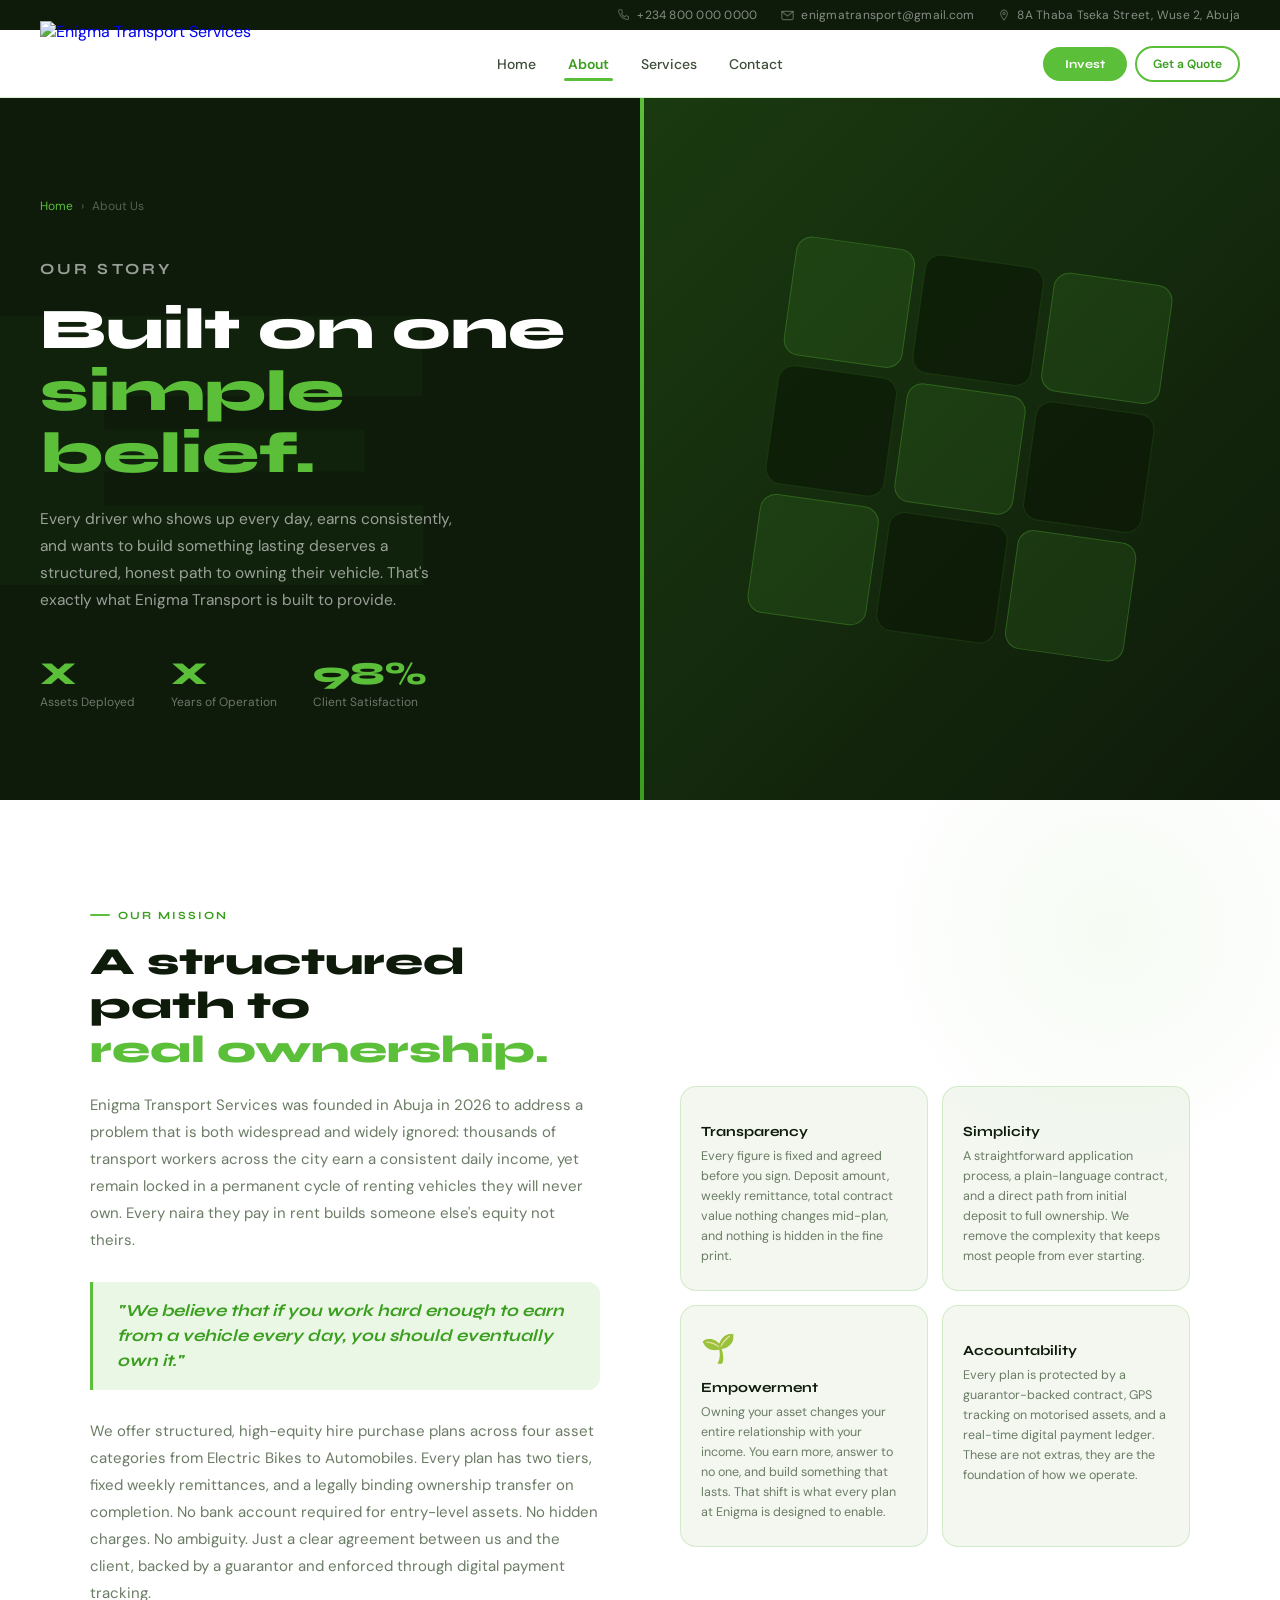
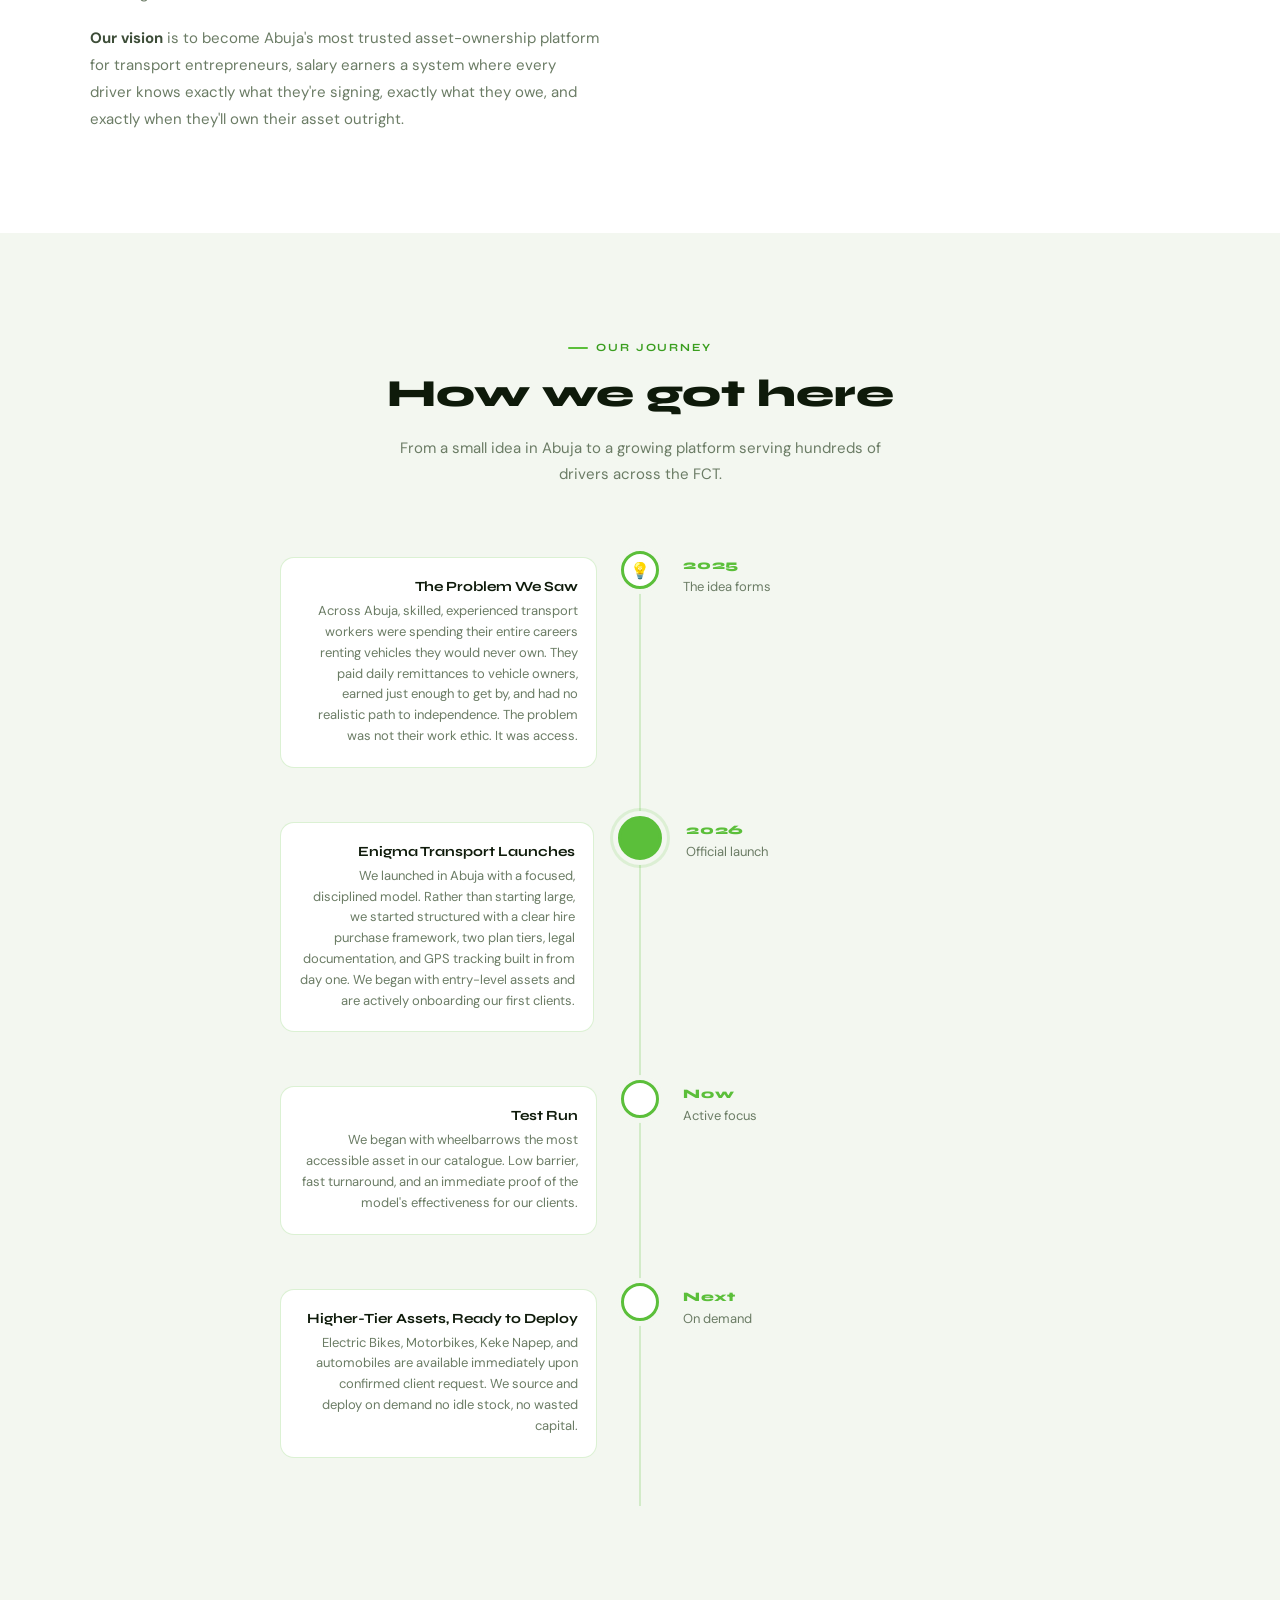
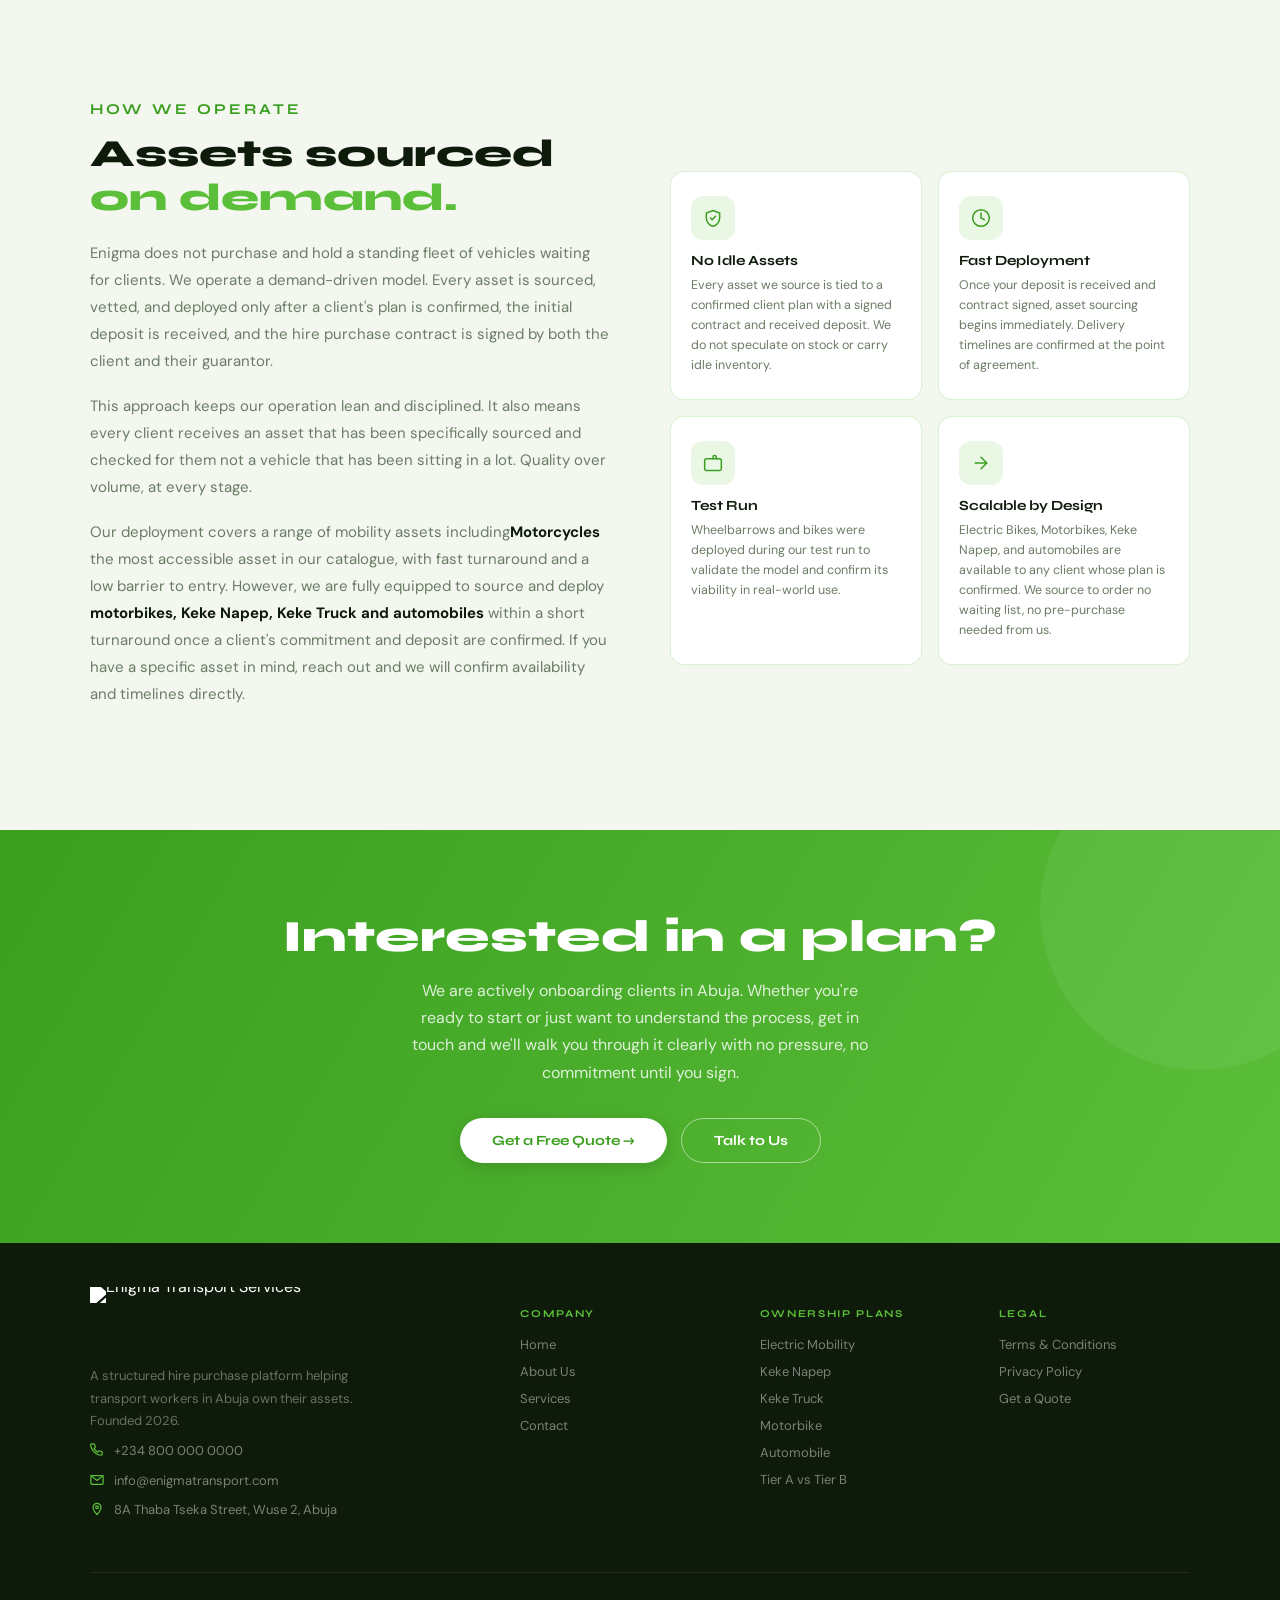
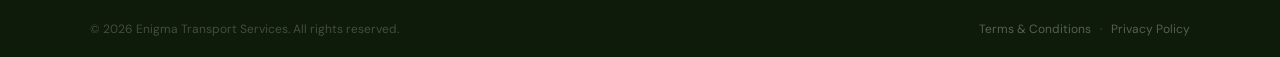
==== commit 96efd0bb: "Updated website" ====
--- a/about.html
+++ b/about.html
@@ -25,8 +25,11 @@
         
         <img src="images/icon-email-sm.svg" alt="" width="12" height="12">
       -->
-      <svg width="12" height="12" viewBox="0 0 16 16" fill="none" stroke="currentColor" stroke-width="1.4" stroke-linecap="round" stroke-linejoin="round"><rect x="1" y="3" width="14" height="10" rx="1.5"/><path d="M1 3l7 5.5L15 3"/></svg>
-      <a href="/cdn-cgi/l/email-protection" class="__cf_email__" data-cfemail="eb82858d84ab8e85828c868a9f998a85989b84999fc5888486">[email&#160;protected]</a>
+      
+         <div class="top-bar-item">
+      <svg width="13" height="13" viewBox="0 0 16 16" fill="none" stroke="currentColor" stroke-width="1.5" stroke-linecap="round"><rect x="1" y="3" width="14" height="10" rx="1.5"/><path d="M1 3l7 5.5L15 3"/></svg>
+      enigmatransport@gmail.com
+    </div>
     </div>
     <div class="top-bar-item">
       <!--
@@ -54,7 +57,11 @@
       <a href="about.html" class="active">About</a>
       <a href="services.html" >Services</a>
       <a href="contact.html" >Contact</a>
-      <a href="quote.html" class="nav-cta">Get a Quote</a>
+  </nav>
+  <div class="cta-group">
+    <a href="invest.html" class="nav-cta">Invest</a>
+    <a href="quote.html" class="nav-cta-secondary">Get a Quote</a>
+  </div>
     </nav>
   </header>
   <section class="about-hero">
@@ -66,14 +73,14 @@
       </div>
       <p class="hero-eyebrow">Our Story</p>
       <h1>Built on one<br><span class="accent">simple belief.</span></h1>
-      <p>Every driver who shows up every day, earns consistently, and wants to build something lasting — deserves a structured, honest path to owning their vehicle. That's exactly what Enigma Transport is built to provide.</p>
+      <p>Every driver who shows up every day, earns consistently, and wants to build something lasting deserves a structured, honest path to owning their vehicle. That's exactly what Enigma Transport is built to provide.</p>
       <div class="hero-stats">
         <div class="h-stat">
-          <div class="h-stat-num">500+</div>
+          <div class="h-stat-num">X</div>
           <div class="h-stat-label">Assets Deployed</div>
         </div>
         <div class="h-stat">
-          <div class="h-stat-num">3+</div>
+          <div class="h-stat-num">X</div>
           <div class="h-stat-label">Years of Operation</div>
         </div>
         <div class="h-stat">
@@ -85,15 +92,15 @@
     <div class="hero-right">
       <div class="hero-right-img">
         <div class="mosaic">
-          <div class="mosaic-cell filled">🚗</div>
+          <div class="mosaic-cell filled"></div>
           <div class="mosaic-cell dark"></div>
-          <div class="mosaic-cell filled">🏍️</div>
+          <div class="mosaic-cell filled"></div>
           <div class="mosaic-cell dark"></div>
           <div class="mosaic-cell filled"></div>
           <div class="mosaic-cell dark"></div>
-          <div class="mosaic-cell filled">🛺</div>
+          <div class="mosaic-cell filled"></div>
           <div class="mosaic-cell dark"></div>
-          <div class="mosaic-cell filled">🛒</div>
+          <div class="mosaic-cell filled"></div>
         </div>
       </div>
     </div>
@@ -104,14 +111,14 @@
       <div class="mission-text">
         <span class="section-tag">Our Mission</span>
         <h2 class="section-h2">A structured path to<br><span class="accent">real ownership.</span></h2>
-        <p>Enigma Transport Services was founded in Abuja in 2026 to address a problem that is both widespread and widely ignored: thousands of transport workers across the city earn a consistent daily income, yet remain locked in a permanent cycle of renting vehicles they will never own. Every naira they pay in rent builds someone else's equity — not theirs.</p>
+        <p>Enigma Transport Services was founded in Abuja in 2026 to address a problem that is both widespread and widely ignored: thousands of transport workers across the city earn a consistent daily income, yet remain locked in a permanent cycle of renting vehicles they will never own. Every naira they pay in rent builds someone else's equity not theirs.</p>
         <div class="pull-quote">
           <p>"We believe that if you work hard enough to earn from a vehicle every day, you should eventually own it."</p>
         </div>
-        <p>We offer structured, high-equity hire purchase plans across four asset categories — from wheelbarrows to used automobiles. Every plan has two tiers, fixed weekly remittances, and a legally binding ownership transfer on completion. No bank account required for entry-level assets. No hidden charges. No ambiguity. Just a clear agreement between us and the client, backed by a guarantor and enforced through digital payment tracking.</p>
+        <p>We offer structured, high-equity hire purchase plans across four asset categories from Electric Bikes to Automobiles. Every plan has two tiers, fixed weekly remittances, and a legally binding ownership transfer on completion. No bank account required for entry-level assets. No hidden charges. No ambiguity. Just a clear agreement between us and the client, backed by a guarantor and enforced through digital payment tracking.</p>
 
         <p style="font-size:15px; color:var(--muted); line-height:1.8; margin-top:18px; margin-bottom:0;">
-          <strong style="color:var(--ink-soft);">Our vision</strong> is to become Abuja's most trusted asset-ownership platform for transport entrepreneurs — a system where every driver knows exactly what they're signing, exactly what they owe, and exactly when they'll own their asset outright.
+          <strong style="color:var(--ink-soft);">Our vision</strong> is to become Abuja's most trusted asset-ownership platform for transport entrepreneurs, salary earners a system where every driver knows exactly what they're signing, exactly what they owe, and exactly when they'll own their asset outright.
         </p>
       </div>
 
@@ -119,7 +126,7 @@
         <div class="value-card">
           <span class="val-icon"></span>
           <h4>Transparency</h4>
-          <p>Every figure is fixed and agreed before you sign. Deposit amount, weekly remittance, total contract value — nothing changes mid-plan, and nothing is hidden in the fine print.</p>
+          <p>Every figure is fixed and agreed before you sign. Deposit amount, weekly remittance, total contract value nothing changes mid-plan, and nothing is hidden in the fine print.</p>
         </div>
         <div class="value-card">
           <span class="val-icon"></span>
@@ -134,7 +141,7 @@
         <div class="value-card">
           <span class="val-icon"></span>
           <h4>Accountability</h4>
-          <p>Every plan is protected by a guarantor-backed contract, GPS tracking on motorised assets, and a real-time digital payment ledger. These are not extras — they are the foundation of how we operate.</p>
+          <p>Every plan is protected by a guarantor-backed contract, GPS tracking on motorised assets, and a real-time digital payment ledger. These are not extras, they are the foundation of how we operate.</p>
         </div>
       </div>
     </div>
@@ -177,7 +184,7 @@
             <div class="tl-right">
               <div class="tl-card">
                 <h4>Enigma Transport Launches</h4>
-                <p>We launched in Abuja with a focused, disciplined model. Rather than starting large, we started structured — with a clear hire purchase framework, two plan tiers, legal documentation, and GPS tracking built in from day one. We began with entry-level assets and are actively onboarding our first clients.</p>
+                <p>We launched in Abuja with a focused, disciplined model. Rather than starting large, we started structured with a clear hire purchase framework, two plan tiers, legal documentation, and GPS tracking built in from day one. We began with entry-level assets and are actively onboarding our first clients.</p>
               </div>
             </div>
           </div>
@@ -185,12 +192,12 @@
           <div class="tl-item odd">
             <div class="tl-left">
               <div class="tl-card">
-                <h4>Entry-Level First</h4>
-                <p>We begin with wheelbarrows — the most accessible asset in our catalogue. Low barrier, fast turnaround, and an immediate proof of the model's effectiveness for our clients.</p>
+                <h4>Test Run</h4>
+                <p>We began with wheelbarrows  the most accessible asset in our catalogue. Low barrier, fast turnaround, and an immediate proof of the model's effectiveness for our clients.</p>
               </div>
             </div>
             <div class="tl-dot-wrap">
-              <div class="tl-dot">🛒</div>
+              <div class="tl-dot"></div>
             </div>
             <div class="tl-right">
               <div class="tl-year">Now</div>
@@ -204,12 +211,12 @@
               <div class="tl-desc">On demand</div>
             </div>
             <div class="tl-dot-wrap">
-              <div class="tl-dot">📈</div>
+              <div class="tl-dot"></div>
             </div>
             <div class="tl-right">
               <div class="tl-card">
                 <h4>Higher-Tier Assets, Ready to Deploy</h4>
-                <p>Motorbikes, Keke Napep, and used automobiles are available immediately upon confirmed client request. We source and deploy on demand — no idle stock, no wasted capital.</p>
+                <p>Electric Bikes, Motorbikes, Keke Napep, and automobiles are available immediately upon confirmed client request. We source and deploy on demand no idle stock, no wasted capital.</p>
               </div>
             </div>
           </div>
@@ -225,13 +232,13 @@
         <p class="section-eyebrow">How We Operate</p>
         <h2 class="section-h2">Assets sourced<br><span class="accent">on demand.</span></h2>
         <p style="font-size:15px; color:var(--muted); line-height:1.8; margin-bottom:18px;">
-          Enigma does not purchase and hold a standing fleet of vehicles waiting for clients. We operate a demand-driven model — every asset is sourced, vetted, and deployed only after a client's plan is confirmed, the initial deposit is received, and the hire purchase contract is signed by both the client and their guarantor.
+          Enigma does not purchase and hold a standing fleet of vehicles waiting for clients. We operate a demand-driven model. Every asset is sourced, vetted, and deployed only after a client's plan is confirmed, the initial deposit is received, and the hire purchase contract is signed by both the client and their guarantor.
         </p>
         <p style="font-size:15px; color:var(--muted); line-height:1.8; margin-bottom:18px;">
-          This approach keeps our operation lean and disciplined. It also means every client receives an asset that has been specifically sourced and checked for them — not a vehicle that has been sitting in a lot. Quality over volume, at every stage.
+          This approach keeps our operation lean and disciplined. It also means every client receives an asset that has been specifically sourced and checked for them not a vehicle that has been sitting in a lot. Quality over volume, at every stage.
         </p>
         <p style="font-size:15px; color:var(--muted); line-height:1.8;">
-          Our current active deployment is focused on <strong style="color:var(--ink);">wheelbarrows</strong> — the most accessible asset in our catalogue, with fast turnaround and a low barrier to entry. However, we are fully equipped to source and deploy <strong style="color:var(--ink);">motorbikes, Keke Napep, Keke Truck and automobiles</strong> within a short turnaround once a client's commitment and deposit are confirmed. If you have a specific asset in mind, reach out and we will confirm availability and timelines directly.
+          Our deployment covers a range of mobility assets including<strong style="color:var(--ink);">Motorcycles</strong> the most accessible asset in our catalogue, with fast turnaround and a low barrier to entry. However, we are fully equipped to source and deploy <strong style="color:var(--ink);">motorbikes, Keke Napep, Keke Truck and automobiles</strong> within a short turnaround once a client's commitment and deposit are confirmed. If you have a specific asset in mind, reach out and we will confirm availability and timelines directly.
         </p>
       </div>
       <div class="why-features model-features">
@@ -253,35 +260,29 @@
           <div class="feat-icon" style="width:44px; height:44px; border-radius:12px; background:var(--green-pale); display:flex; align-items:center; justify-content:center; margin-bottom:12px;">
             <svg width="20" height="20" viewBox="0 0 24 24" fill="none" stroke="#3a9e1f" stroke-width="1.8" stroke-linecap="round"><rect x="2" y="7" width="20" height="14" rx="2"/><path d="M16 7V5a2 2 0 00-4 0v2"/></svg>
           </div>
-          <h4 style="font-family:var(--font-head); font-size:14px; font-weight:700; color:var(--ink); margin-bottom:6px;">Entry-Level First</h4>
-          <p style="font-size:12.5px; color:var(--muted); line-height:1.6;">Wheelbarrows are our current active focus — lowest barrier to entry, fastest turnaround, and an immediate demonstration of the model working for real clients.</p>
+          <h4 style="font-family:var(--font-head); font-size:14px; font-weight:700; color:var(--ink); margin-bottom:6px;">Test Run</h4>
+          <p style="font-size:12.5px; color:var(--muted); line-height:1.6;">Wheelbarrows and bikes were deployed during our test run to validate the model and confirm its viability in real-world use.</p>
         </div>
         <div class="feat-card" style="background:var(--surface); border:1.5px solid var(--border); border-radius:14px; padding:24px 20px;">
           <div class="feat-icon" style="width:44px; height:44px; border-radius:12px; background:var(--green-pale); display:flex; align-items:center; justify-content:center; margin-bottom:12px;">
             <svg width="20" height="20" viewBox="0 0 24 24" fill="none" stroke="#3a9e1f" stroke-width="1.8" stroke-linecap="round"><path d="M5 12h14M12 5l7 7-7 7"/></svg>
           </div>
           <h4 style="font-family:var(--font-head); font-size:14px; font-weight:700; color:var(--ink); margin-bottom:6px;">Scalable by Design</h4>
-          <p style="font-size:12.5px; color:var(--muted); line-height:1.6;">Motorbikes, Keke Napep, and automobiles are available to any client whose plan is confirmed. We source to order — no waiting list, no pre-purchase needed from us.</p>
-        </div>
-      </div>
-    </div>
-  </section>
-
-  
-
-  
-
-  <!-- CTA Banner -->
+          <p style="font-size:12.5px; color:var(--muted); line-height:1.6;">Electric Bikes, Motorbikes, Keke Napep, and automobiles are available to any client whose plan is confirmed. We source to order no waiting list, no pre-purchase needed from us.</p>
+        </div>
+      </div>
+    </div>
+  </section>
+
   <section class="cta-banner">
     <h2>Interested in a plan?</h2>
-    <p>We are actively onboarding clients in Abuja. Whether you're ready to start or just want to understand the process, get in touch and we'll walk you through it clearly — no pressure, no commitment until you sign.</p>
+    <p>We are actively onboarding clients in Abuja. Whether you're ready to start or just want to understand the process, get in touch and we'll walk you through it clearly with no pressure, no commitment until you sign.</p>
     <div class="cta-buttons">
       <button class="btn-white" onclick="window.location.href='quote.html'">Get a Free Quote →</button>
       <button class="btn-outline-white" onclick="window.location.href='contact.html'">Talk to Us</button>
     </div>
   </section>
 
-    <!-- Footer -->
 <footer>
   <div class="footer-grid">
     <div class="footer-brand">
@@ -313,7 +314,7 @@
     </div>
     <div class="footer-col">
       <h5>Ownership Plans</h5>
-      <a href="plans.html#wheelbarrow">Wheelbarrow</a>
+      <a href="plans.html#electric-bikes">Electric Mobility</a>
       <a href="plans.html#keke">Keke Napep</a>
       <a href="plans.html#keke-truck">Keke Truck</a>
       <a href="plans.html#motorbike">Motorbike</a>
--- a/style.css
+++ b/style.css
@@ -46,6 +46,22 @@
   from { transform: translateY(20px); opacity: 0; }
   to   { transform: translateY(0); opacity: 1; }
 }
+@keyframes splashZoomIn {
+  from { opacity: 0; transform: scale(0.7); }
+  to   { opacity: 1; transform: scale(1); }
+}
+@keyframes splashSlideUp {
+  from { opacity: 0; transform: translateY(12px); }
+  to   { opacity: 1; transform: translateY(0); }
+}
+@keyframes splashPulse {
+  from { transform: scale(1);    filter: brightness(1); }
+  to   { transform: scale(1.04); filter: brightness(1.2); }
+}
+@keyframes splashFadeOut {
+  from { opacity: 1; visibility: visible; }
+  to   { opacity: 0; visibility: hidden; }
+}
 
 /* ── Splash Screen ── */
 #splash-screen {
@@ -67,24 +83,6 @@
   text-transform: uppercase; font-family: inherit; opacity: 0;
   animation: splashSlideUp 0.6s ease forwards 0.6s;
 }
-
-@keyframes splashZoomIn {
-  from { opacity: 0; transform: scale(0.7); }
-  to   { opacity: 1; transform: scale(1); }
-}
-@keyframes splashSlideUp {
-  from { opacity: 0; transform: translateY(12px); }
-  to   { opacity: 1; transform: translateY(0); }
-}
-@keyframes splashPulse {
-  from { transform: scale(1);    filter: brightness(1); }
-  to   { transform: scale(1.04); filter: brightness(1.2); }
-}
-@keyframes splashFadeOut {
-  from { opacity: 1; visibility: visible; }
-  to   { opacity: 0; visibility: hidden; }
-}
-
 @media (max-width: 480px) {
   .splash-logo { width: 180px; }
   .splash-tagline { font-size: 11px; letter-spacing: 3px; }
@@ -98,7 +96,6 @@
 }
 .top-bar-item { display: flex; align-items: center; gap: 7px; }
 .top-bar-item svg { flex-shrink: 0; opacity: 0.6; }
-
 @media (max-width: 760px) { .top-bar { display: none; } }
 
 /* ── Header ── */
@@ -108,15 +105,19 @@
   backdrop-filter: blur(12px); -webkit-backdrop-filter: blur(12px);
   border-bottom: 1.5px solid var(--border);
   padding: 0 40px;
-  display: flex; align-items: center; justify-content: space-between;
+  display: flex; align-items: center; gap: 40px;
   height: 68px; animation: slideDown 0.5s ease both;
 }
+
 .logo-link { text-decoration: none; display: flex; align-items: center; flex-shrink: 0; }
 .logo-img-wrap { height: 80px; width: auto; display: flex; align-items: center; }
 .logo-img-wrap img { height: 80px; width: auto; display: block; object-fit: contain; margin-bottom: 5px; }
 
 /* ── Nav ── */
-.nav { display: flex; align-items: center; gap: 0; }
+.nav {
+  display: flex; align-items: center; gap: 0;
+  position: absolute; left: 50%; transform: translateX(-50%);
+}
 .nav a {
   font-size: 14px; font-weight: 500; color: var(--ink-soft);
   text-decoration: none; padding: 8px 16px;
@@ -131,20 +132,128 @@
 .nav a:hover::after,
 .nav a.active::after { left: 12px; right: 12px; }
 .nav a.active { color: var(--green-dark); font-weight: 600; }
+
+/* ── CTA Group ── */
+.cta-group {
+  margin-left: auto;
+  display: flex; align-items: center; gap: 8px;
+}
+
+/* Primary CTA */
 .nav-cta {
-  margin-left: 14px; font-family: var(--font-head); font-size: 12px; font-weight: 700;
+  font-family: var(--font-head); font-size: 12px; font-weight: 700;
   background: var(--green); color: #fff !important;
-  padding: 10px 22px !important; border-radius: 100px !important;
+  padding: 10px 22px; border-radius: 100px;
   border: none; cursor: pointer; flex-shrink: 0;
-  transition: background 0.2s, transform 0.2s !important;
+  transition: background 0.2s, transform 0.2s;
+  text-decoration: none;
 }
 .nav-cta::after { display: none !important; }
 .nav-cta:hover { background: var(--green-dark) !important; transform: scale(1.04) !important; }
+
+/* Secondary CTA */
+.nav-cta-secondary {
+  font-family: var(--font-body); font-size: 12px; font-weight: 600;
+  color: var(--green-dark); background: transparent;
+  border: 2px solid var(--green); border-radius: 100px;
+  padding: 8px 16px; cursor: pointer;
+  transition: background 0.25s, color 0.25s, transform 0.2s;
+  white-space: nowrap; text-decoration: none;
+}
+.nav-cta-secondary::after { display: none; }
+.nav-cta-secondary:hover { background: var(--green); color: #fff; transform: scale(1.04); }
+
+/* ── Hamburger ── */
 .menu-toggle {
-  display: none; background: none; border: none;
-  cursor: pointer; padding: 6px; flex-direction: column; gap: 5px;
+  display: none;
+  background: none; border: none;
+  cursor: pointer; padding: 6px;
+  flex-direction: column; gap: 5px;
 }
 .menu-toggle span { display: block; width: 22px; height: 2px; background: var(--ink); border-radius: 2px; }
+
+/* ── Buttons ── */
+.btn-primary {
+  font-family: var(--font-head); font-size: 14px; font-weight: 700;
+  background: var(--green); color: #fff; border: none;
+  border-radius: 100px; padding: 14px 28px; cursor: pointer;
+  transition: background 0.25s, transform 0.2s, box-shadow 0.25s;
+  box-shadow: 0 4px 20px rgba(91,191,58,0.4);
+}
+.btn-primary:hover { background: var(--green-dark); transform: translateY(-2px); box-shadow: 0 8px 28px rgba(91,191,58,0.45); }
+
+.btn-ghost {
+  font-family: var(--font-head); font-size: 14px; font-weight: 700;
+  background: rgba(255,255,255,0.1); color: #fff;
+  border: 1.5px solid rgba(255,255,255,0.35); border-radius: 100px;
+  padding: 13px 28px; cursor: pointer; backdrop-filter: blur(6px);
+  transition: background 0.25s, border-color 0.25s, transform 0.2s;
+}
+.btn-ghost:hover { background: rgba(255,255,255,0.18); border-color: rgba(255,255,255,0.7); transform: translateY(-2px); }
+
+.btn-white {
+  font-family: var(--font-head); font-size: 14px; font-weight: 700;
+  background: #fff; color: var(--green-dark); border: none;
+  border-radius: 100px; padding: 14px 32px; cursor: pointer;
+  transition: transform 0.2s, box-shadow 0.2s;
+  box-shadow: 0 4px 18px rgba(0,0,0,0.15); position: relative; z-index: 1;
+}
+.btn-white:hover { transform: translateY(-2px) scale(1.03); box-shadow: 0 8px 28px rgba(0,0,0,0.2); }
+
+.btn-ghost-sm {
+  font-family: var(--font-head); font-size: 12px; font-weight: 700;
+  background: transparent; color: var(--ink-soft);
+  border: 1.5px solid var(--border); border-radius: 100px;
+  padding: 11px 22px; cursor: pointer;
+  transition: border-color 0.22s, color 0.22s, background 0.22s;
+}
+.btn-ghost-sm:hover { border-color: var(--green); color: var(--green-dark); background: var(--green-pale); }
+
+.btn-outline {
+  font-family: var(--font-head); font-size: 13.5px; font-weight: 700;
+  background: transparent; color: var(--ink-soft);
+  border: 1.5px solid var(--border); border-radius: 100px;
+  padding: 12px 24px; cursor: pointer;
+  transition: border-color 0.22s, color 0.22s, background 0.22s;
+}
+.btn-outline:hover { border-color: var(--green); color: var(--green-dark); background: var(--green-pale); }
+
+.btn-outline-white {
+  font-family: var(--font-head); font-size: 14px; font-weight: 700;
+  background: transparent; color: #fff;
+  border: 1.5px solid rgba(255,255,255,0.5); border-radius: 100px;
+  padding: 13px 32px; cursor: pointer;
+  transition: background 0.22s, border-color 0.22s;
+}
+.btn-outline-white:hover { background: rgba(255,255,255,0.15); border-color: #fff; }
+
+.btn-outline-green {
+  font-family: var(--font-head); font-size: 13.5px; font-weight: 700;
+  background: transparent; color: var(--green-dark);
+  border: 1.5px solid var(--green); border-radius: var(--radius-btn);
+  padding: 13px 28px; cursor: pointer;
+  transition: background 0.22s, color 0.22s;
+}
+.btn-outline-green:hover { background: var(--green); color: #fff; }
+
+.btn-submit {
+  font-family: var(--font-head); font-size: 14px; font-weight: 700;
+  background: var(--green); color: #fff; border: none;
+  border-radius: 100px; padding: 14px 36px; cursor: pointer;
+  display: flex; align-items: center; gap: 8px;
+  transition: background 0.25s, transform 0.2s, box-shadow 0.25s;
+  box-shadow: 0 4px 20px rgba(91,191,58,0.35);
+}
+.btn-submit:hover { background: var(--green-dark); transform: translateY(-2px); box-shadow: 0 8px 28px rgba(91,191,58,0.4); }
+.btn-submit svg { width: 16px; height: 16px; transition: transform 0.22s; }
+.btn-submit:hover svg { transform: translateX(4px); }
+
+/* ── Shared Check Icon ── */
+.check {
+  flex-shrink: 0; width: 22px; height: 22px; background: var(--green);
+  border-radius: 50%; display: flex; align-items: center; justify-content: center; margin-top: 1px;
+}
+.check svg { width: 12px; height: 12px; }
 
 /* ── Hero ── */
 .hero { position: relative; width: 100%; min-height: 92vh; display: flex; align-items: center; overflow: hidden; }
@@ -193,85 +302,7 @@
 }
 .hero-actions { display: flex; gap: 12px; flex-wrap: wrap; animation: fadeUp 0.6s 0.4s both; }
 
-/* ── Buttons ── */
-.btn-primary {
-  font-family: var(--font-head); font-size: 14px; font-weight: 700;
-  background: var(--green); color: #fff; border: none;
-  border-radius: 100px; padding: 14px 28px; cursor: pointer;
-  transition: background 0.25s, transform 0.2s, box-shadow 0.25s;
-  box-shadow: 0 4px 20px rgba(91,191,58,0.4);
-}
-.btn-primary:hover { background: var(--green-dark); transform: translateY(-2px); box-shadow: 0 8px 28px rgba(91,191,58,0.45); }
-.btn-ghost {
-  font-family: var(--font-head); font-size: 14px; font-weight: 700;
-  background: rgba(255,255,255,0.1); color: #fff;
-  border: 1.5px solid rgba(255,255,255,0.35); border-radius: 100px;
-  padding: 13px 28px; cursor: pointer; backdrop-filter: blur(6px);
-  transition: background 0.25s, border-color 0.25s, transform 0.2s;
-}
-.btn-ghost:hover { background: rgba(255,255,255,0.18); border-color: rgba(255,255,255,0.7); transform: translateY(-2px); }
-.btn-white {
-  font-family: var(--font-head); font-size: 14px; font-weight: 700;
-  background: #fff; color: var(--green-dark); border: none;
-  border-radius: 100px; padding: 14px 32px; cursor: pointer;
-  transition: transform 0.2s, box-shadow 0.2s;
-  box-shadow: 0 4px 18px rgba(0,0,0,0.15); position: relative; z-index: 1;
-}
-.btn-white:hover { transform: translateY(-2px) scale(1.03); box-shadow: 0 8px 28px rgba(0,0,0,0.2); }
-.btn-ghost-sm {
-  font-family: var(--font-head); font-size: 12px; font-weight: 700;
-  background: transparent; color: var(--ink-soft);
-  border: 1.5px solid var(--border); border-radius: 100px;
-  padding: 11px 22px; cursor: pointer;
-  transition: border-color 0.22s, color 0.22s, background 0.22s;
-}
-.btn-ghost-sm:hover { border-color: var(--green); color: var(--green-dark); background: var(--green-pale); }
-.btn-outline-white {
-  font-family: var(--font-head); font-size: 14px; font-weight: 700;
-  background: transparent; color: #fff;
-  border: 1.5px solid rgba(255,255,255,0.5); border-radius: 100px;
-  padding: 13px 32px; cursor: pointer;
-  transition: background 0.22s, border-color 0.22s;
-}
-.btn-outline-white:hover { background: rgba(255,255,255,0.15); border-color: #fff; }
-.btn-outline-green {
-  font-family: var(--font-head); font-size: 13.5px; font-weight: 700;
-  background: transparent; color: var(--green-dark);
-  border: 1.5px solid var(--green); border-radius: var(--radius-btn);
-  padding: 13px 28px; cursor: pointer;
-  transition: background 0.22s, color 0.22s;
-}
-.btn-outline-green:hover { background: var(--green); color: #fff; }
-.btn-outline {
-  font-family: var(--font-head); font-size: 13.5px; font-weight: 700;
-  background: transparent; color: var(--ink-soft);
-  border: 1.5px solid var(--border); border-radius: 100px;
-  padding: 12px 24px; cursor: pointer;
-  transition: border-color 0.22s, color 0.22s, background 0.22s;
-}
-.btn-outline:hover { border-color: var(--green); color: var(--green-dark); background: var(--green-pale); }
-.btn-submit {
-  font-family: var(--font-head); font-size: 14px; font-weight: 700;
-  background: var(--green); color: #fff; border: none;
-  border-radius: 100px; padding: 14px 36px; cursor: pointer;
-  display: flex; align-items: center; gap: 8px;
-  transition: background 0.25s, transform 0.2s, box-shadow 0.25s;
-  box-shadow: 0 4px 20px rgba(91,191,58,0.35);
-}
-.btn-submit:hover { background: var(--green-dark); transform: translateY(-2px); box-shadow: 0 8px 28px rgba(91,191,58,0.4); }
-.btn-submit svg { width: 16px; height: 16px; transition: transform 0.22s; }
-.btn-submit:hover svg { transform: translateX(4px); }
-
-/* Shared check element */
-.check {
-  flex-shrink: 0; width: 22px; height: 22px; background: var(--green);
-  border-radius: 50%; display: flex; align-items: center; justify-content: center; margin-top: 1px;
-}
-.check svg { width: 11px; height: 11px; }
-
-/* ── Cards Section ── */
-.cards-section { position: relative; z-index: 10; margin-top: -140px; padding: 0 40px 80px; }
-.cards-header { text-align: center; margin-bottom: 32px; animation: fadeUp 0.5s 0.1s both; }
+/* ── Section Utilities ── */
 .section-eyebrow {
   font-family: var(--font-head); font-size: 12px; font-weight: 700;
   letter-spacing: 0.2em; text-transform: uppercase; color: var(--green); margin-bottom: 8px;
@@ -281,6 +312,22 @@
   font-weight: 800; color: #fff; line-height: 1.2;
 }
 .section-title .accent { color: var(--green); }
+.section-tag {
+  display: inline-flex; align-items: center; gap: 8px;
+  font-family: var(--font-head); font-size: 11px; font-weight: 700;
+  letter-spacing: 0.18em; text-transform: uppercase; color: var(--green-dark); margin-bottom: 18px;
+}
+.section-tag::before { content: ''; width: 20px; height: 2px; background: var(--green); border-radius: 2px; }
+.section-h2 {
+  font-family: var(--font-head); font-size: clamp(1.7rem, 3vw, 2.4rem);
+  font-weight: 800; color: var(--ink); line-height: 1.15; margin-bottom: 20px;
+}
+.section-h2 .accent { color: var(--green); }
+.section-intro { font-size: 15px; color: var(--muted); line-height: 1.75; max-width: 560px; }
+
+/* ── Cards Section (Home) ── */
+.cards-section { position: relative; z-index: 10; margin-top: -140px; padding: 0 40px 80px; }
+.cards-header { text-align: center; margin-bottom: 32px; animation: fadeUp 0.5s 0.1s both; }
 .cards { display: grid; grid-template-columns: repeat(4, 1fr); gap: 20px; max-width: 1120px; margin: 0 auto; }
 .card {
   position: relative; background: var(--surface); border-radius: var(--radius-card);
@@ -307,7 +354,7 @@
 }
 .card:hover { transform: translateY(-10px) scale(1.015); box-shadow: 0 20px 48px rgba(91,191,58,0.16), 0 4px 14px rgba(0,0,0,0.08); border-color: var(--green); }
 .card:hover::before,
-.card:hover::after  { opacity: 1; }
+.card:hover::after { opacity: 1; }
 .card-img-wrap {
   width: 88px; height: 88px; border-radius: 50%;
   background: linear-gradient(135deg, #eaf7e4, #d0efc5);
@@ -381,6 +428,8 @@
 .footer-brand { display: flex; flex-direction: column; gap: 8px; align-items: flex-start; margin-top: -20px; }
 .footer-logo-wrap { display: block; line-height: 0; margin-bottom: -10px; }
 .footer-logo-wrap img { height: 80px; width: auto; display: block; mix-blend-mode: screen; filter: brightness(0) invert(1); }
+.footer-logo-text { font-family: var(--font-head); font-size: 18px; font-weight: 800; color: #fff; margin-bottom: 4px; }
+.footer-logo-text span { color: var(--green); }
 .footer-tagline { font-size: 13px; color: rgba(255,255,255,0.38); line-height: 1.75; max-width: 280px; }
 .footer-contact-block { display: flex; flex-direction: column; gap: 10px; }
 .footer-contact-item { display: flex; align-items: flex-start; gap: 10px; }
@@ -401,17 +450,6 @@
 .footer-bottom a { color: rgba(255,255,255,0.3); text-decoration: none; transition: color 0.2s; }
 .footer-bottom a:hover { color: var(--green); }
 .footer-dot { margin: 0 6px; }
-
-/* ── Shared Section Labels ── */
-.section-tag {
-  display: inline-flex; align-items: center; gap: 8px;
-  font-family: var(--font-head); font-size: 11px; font-weight: 700;
-  letter-spacing: 0.18em; text-transform: uppercase; color: var(--green-dark); margin-bottom: 18px;
-}
-.section-tag::before { content: ''; width: 20px; height: 2px; background: var(--green); border-radius: 2px; }
-.section-h2 { font-family: var(--font-head); font-size: clamp(1.7rem, 3vw, 2.4rem); font-weight: 800; color: var(--ink); line-height: 1.15; margin-bottom: 20px; }
-.section-h2 .accent { color: var(--green); }
-.section-intro { font-size: 15px; color: var(--muted); line-height: 1.75; max-width: 560px; }
 
 /* ── About Hero ── */
 .about-hero {
@@ -525,6 +563,8 @@
 .how-head p { font-size: 15px; color: rgba(255,255,255,0.45); max-width: 480px; margin: 12px auto 0; line-height: 1.7; }
 .how-steps { display: grid; grid-template-columns: repeat(4, 1fr); gap: 2px; position: relative; }
 .how-steps::before { content: ''; position: absolute; top: 28px; left: 12.5%; right: 12.5%; height: 2px; background: rgba(91,191,58,0.2); pointer-events: none; }
+.how-steps-grid { display: grid; grid-template-columns: repeat(4,1fr); gap: 24px; position: relative; }
+.how-steps-connector { position: absolute; top: 32px; left: 12.5%; right: 12.5%; height: 2px; background: var(--border); pointer-events: none; }
 .how-step { display: flex; flex-direction: column; align-items: center; text-align: center; padding: 0 16px; animation: fadeUp 0.5s both; }
 .how-step:nth-child(1) { animation-delay: 0.1s; }
 .how-step:nth-child(2) { animation-delay: 0.2s; }
@@ -560,7 +600,11 @@
 .testi-name { font-family: var(--font-head); font-size: 13px; font-weight: 700; color: var(--ink); }
 .testi-role { font-size: 11.5px; color: var(--muted); }
 
-/* ── Page Hero (Services/Plans) ── */
+/* ── Model Section ── */
+.model-inner { max-width: 1100px; margin: 0 auto; display: grid; grid-template-columns: 1fr 1fr; gap: 60px; align-items: center; }
+.model-features { display: grid; grid-template-columns: 1fr 1fr; gap: 16px; }
+
+/* ── Page Hero ── */
 .page-hero { background: var(--ink); padding: 80px 40px 110px; position: relative; overflow: hidden; }
 .page-hero::before {
   content: ''; position: absolute; top: -140px; right: -80px;
@@ -576,6 +620,9 @@
 .page-hero h1 { font-family: var(--font-head); font-size: clamp(2.2rem, 5vw, 3.6rem); font-weight: 800; color: #fff; line-height: 1.08; animation: fadeUp 0.55s 0.1s both; }
 .page-hero h1 .accent { color: var(--green); }
 .page-hero p { font-size: 16px; color: rgba(255,255,255,0.55); max-width: 520px; line-height: 1.75; margin-top: 16px; animation: fadeUp 0.55s 0.2s both; }
+/* invest.html uses a more specific selector for its hero paragraph */
+.page-hero > .page-hero-inner > p { font-size: 16px; color: rgba(255,255,255,0.55); max-width: 520px; line-height: 1.75; margin-top: 16px; animation: fadeUp 0.55s 0.2s both; }
+.hero-actions { display: flex; gap: 12px; flex-wrap: wrap; margin-top: 36px; animation: fadeUp 0.55s 0.5s both; }
 
 /* ── Catalogue ── */
 .catalogue { padding: 100px 40px; background: var(--bg); position: relative; }
@@ -616,7 +663,7 @@
 .asset-cta .btn-primary svg { width: 13px; height: 13px; transition: transform 0.2s; }
 .asset-cta .btn-primary:hover svg { transform: translateX(3px); }
 
-/* ── How It Works (Services) ── */
+/* ── HP Section (Services) ── */
 .hp-section { padding: 100px 40px; background: var(--surface); }
 .hp-inner { max-width: 1100px; margin: 0 auto; display: grid; grid-template-columns: 1fr 1fr; gap: 72px; align-items: center; }
 .hp-text .section-tag { color: var(--green-dark); }
@@ -655,7 +702,7 @@
 .plan-features { list-style: none; display: flex; flex-direction: column; gap: 12px; margin-bottom: 32px; }
 .plan-features li { display: flex; align-items: flex-start; gap: 10px; font-size: 13.5px; color: var(--ink-soft); line-height: 1.5; }
 .plan-card.featured .plan-features li { color: rgba(255,255,255,0.75); }
-.plan-features li .check { width: 18px; height: 18px; background: var(--green-pale); }
+.plan-features li .check { width: 18px; height: 18px; background: var(--green-pale); flex-shrink: 0; margin-top: 2px; }
 .plan-card.featured .plan-features li .check { background: rgba(91,191,58,0.2); }
 .plan-features li .check svg { width: 9px; height: 9px; }
 .plan-btn { width: 100%; font-family: var(--font-head); font-size: 13.5px; font-weight: 700; border-radius: 100px; padding: 14px; cursor: pointer; border: 1.5px solid var(--green); background: transparent; color: var(--green-dark); transition: background 0.22s, color 0.22s, box-shadow 0.22s; }
@@ -689,7 +736,8 @@
 .faq-icon { width: 28px; height: 28px; border-radius: 50%; flex-shrink: 0; background: var(--bg); border: 1.5px solid var(--border); display: flex; align-items: center; justify-content: center; transition: background 0.25s, transform 0.3s; }
 .faq-item.open .faq-icon { background: var(--green); border-color: var(--green); transform: rotate(45deg); }
 .faq-icon svg { width: 12px; height: 12px; }
-.faq-item.open .faq-icon svg path { stroke: #fff; }
+.faq-item.open .faq-icon svg path,
+.faq-item.open .faq-icon svg line { stroke: #fff; }
 .faq-a { max-height: 0; overflow: hidden; transition: max-height 0.4s cubic-bezier(.22,1,.36,1); }
 .faq-item.open .faq-a { max-height: 300px; }
 .faq-a-inner { padding: 16px 22px 20px; font-size: 14px; color: var(--muted); line-height: 1.75; border-top: 1.5px solid var(--border); }
@@ -729,13 +777,13 @@
 .field input:focus,
 .field select:focus,
 .field textarea:focus { border-color: var(--green); background: var(--surface); box-shadow: 0 0 0 3px rgba(91,191,58,0.12); }
+.field input.invalid,
+.field select.invalid,
+.field textarea.invalid { border-color: #e05555; box-shadow: 0 0 0 3px rgba(224,85,85,0.1); }
 .field select { appearance: none; cursor: pointer; }
 .select-wrap { position: relative; }
 .select-wrap::after { content: '▾'; position: absolute; right: 14px; top: 50%; transform: translateY(-50%); font-size: 12px; color: var(--muted); pointer-events: none; }
 .field textarea { height: 130px; line-height: 1.6; }
-.field input.invalid,
-.field select.invalid,
-.field textarea.invalid { border-color: #e05555; box-shadow: 0 0 0 3px rgba(224,85,85,0.1); }
 .field-error { font-size: 11px; color: #c93c3c; margin-top: 4px; display: none; }
 .field-error.show { display: block; }
 .upload-zone { border: 2px dashed var(--border); border-radius: 12px; padding: 22px 20px; text-align: center; cursor: pointer; background: var(--bg); margin-bottom: 24px; transition: border-color 0.2s, background 0.2s; }
@@ -868,9 +916,16 @@
 
 /* ── Plans Page (Tier Strip) ── */
 .tier-strip { background: var(--bg); padding: 48px 40px; border-bottom: 1.5px solid var(--border); }
-.tier-strip-inner { max-width: 1100px; margin: 0 auto; display: grid; grid-template-columns: 1fr 1fr; gap: 20px; }
-.tier-card { background: var(--surface); border: 1.5px solid var(--border); border-radius: 18px; padding: 28px 24px; position: relative; }
-.tier-card.featured { background: var(--ink); border-color: var(--green); }
+.tier-strip-inner { max-width: 1100px; margin: 0 auto; display: grid; grid-template-columns: 1fr; gap: 20px; }
+.tier-strip-head { text-align: center; margin-bottom: 48px; }
+.tier-strip-head .section-tag { justify-content: center; }
+.tier-strip-head .section-h2 { text-align: center; }
+.tier-strip-head .section-intro { margin: 0 auto; text-align: center; }
+.tier-cards-grid { display: grid; grid-template-columns: 1fr 1fr; gap: 20px; }
+.tier-card { background: var(--surface); border: 1.5px solid var(--border); border-radius: 18px; padding: 28px 24px; position: relative; transition: transform 0.3s, box-shadow 0.3s; }
+.tier-card:hover { transform: translateY(-5px); box-shadow: 0 16px 40px rgba(91,191,58,0.12); }
+.tier-card.featured { background: var(--ink); border-color: var(--green); box-shadow: 0 8px 32px rgba(91,191,58,0.2); }
+.tier-card.featured:hover { transform: translateY(-8px); box-shadow: 0 20px 48px rgba(91,191,58,0.28); }
 .tier-pill { display: inline-block; font-family: var(--font-head); font-size: 10.5px; font-weight: 700; letter-spacing: 0.12em; text-transform: uppercase; padding: 4px 12px; border-radius: 100px; background: var(--green-pale); color: var(--green-dark); margin-bottom: 12px; }
 .tier-card.featured .tier-pill { background: rgba(91,191,58,0.15); color: var(--green); }
 .tier-card h3 { font-family: var(--font-head); font-size: 1.2rem; font-weight: 800; color: var(--ink); margin-bottom: 8px; }
@@ -884,9 +939,15 @@
 .tier-row .tr-k { color: var(--muted); }
 .tier-card.featured .tier-row .tr-k { color: rgba(255,255,255,0.4); }
 .tier-row .tr-v { font-family: var(--font-head); font-weight: 700; color: var(--ink); }
+.tier-row .tr-v.green { color: var(--green-dark); }
 .tier-card.featured .tier-row .tr-v { color: #fff; }
+.tier-card.featured .tier-row .tr-v.green { color: var(--green); }
 .tier-note { font-size: 11.5px; color: var(--muted); margin-top: 14px; font-style: italic; }
 .tier-card.featured .tier-note { color: rgba(255,255,255,0.3); }
+.plan-btn { width: 100%; margin-top: 20px; font-family: var(--font-head); font-size: 13.5px; font-weight: 700; border-radius: 100px; padding: 14px; cursor: pointer; border: 1.5px solid var(--green); background: transparent; color: var(--green-dark); transition: background 0.22s, color 0.22s, box-shadow 0.22s; }
+.plan-btn:hover { background: var(--green); color: #fff; box-shadow: 0 4px 16px rgba(91,191,58,0.3); }
+.tier-card.featured .plan-btn { background: var(--green); color: #fff; border-color: var(--green); box-shadow: 0 4px 18px rgba(91,191,58,0.35); }
+.tier-card.featured .plan-btn:hover { background: var(--green-dark); }
 
 /* ── Asset Sections (Plans page) ── */
 .assets-wrap { max-width: 1100px; margin: 0 auto; padding: 0 40px 80px; }
@@ -921,10 +982,6 @@
 .asset-actions { display: flex; gap: 12px; flex-wrap: wrap; }
 .asset-actions .btn-primary { font-size: 13.5px; padding: 13px 28px; display: inline-flex; align-items: center; gap: 8px; box-shadow: 0 4px 16px rgba(91,191,58,0.3); height: 48px; }
 .asset-actions .btn-primary svg { width: 13px; height: 13px; }
-
-/* ── Model Section ── */
-.model-inner { max-width: 1100px; margin: 0 auto; display: grid; grid-template-columns: 1fr 1fr; gap: 60px; align-items: center; }
-.model-features { display: grid; grid-template-columns: 1fr 1fr; gap: 16px; }
 
 /* ── Privacy / Terms Page ── */
 .last-updated { display: inline-flex; align-items: center; gap: 8px; margin-top: 24px; font-size: 12px; color: rgba(255,255,255,0.3); animation: fadeUp 0.55s 0.3s both; }
@@ -964,21 +1021,18 @@
 .warning-box { background: #fff8f0; border: 1.5px solid rgba(220,120,20,0.25); border-left: 3px solid #e07020; border-radius: 0 12px 12px 0; padding: 18px 20px; margin: 20px 0; }
 .warning-box p { font-size: 14px; color: var(--ink-soft); line-height: 1.75; margin: 0; }
 
-/* ─────────────────────────────────────────────────────────
+/* ═══════════════════════════════════════════════════════
    RESPONSIVE
-───────────────────────────────────────────────────────── */
-
-/* ── ≤ 960px ── */
+═══════════════════════════════════════════════════════ */
+
 @media (max-width: 960px) {
   .cards { grid-template-columns: repeat(2, 1fr); }
 }
 
-/* ── ≤ 900px ── */
 @media (max-width: 900px) {
   .footer-grid { grid-template-columns: 1fr 1fr; }
 }
 
-/* ── ≤ 860px ── */
 @media (max-width: 860px) {
   .about-hero { grid-template-columns: 1fr; min-height: auto; }
   .hero-right { display: none; }
@@ -991,30 +1045,19 @@
   .hp-inner { grid-template-columns: 1fr; gap: 48px; }
 }
 
-/* ── ≤ 520px ── */
-@media (max-width: 520px) {
-  .catalogue { padding: 60px 16px; }
-  .asset-row,
-  .asset-row.reverse { grid-template-columns: 1fr; direction: ltr; width: 100%; min-width: 0; }
-  .asset-row.reverse > * { direction: ltr; }
-  .asset-img-wrap { height: 220px; width: 100%; }
-  .asset-body { padding: 24px 18px; min-width: 0; overflow: hidden; }
-  .asset-tiers { grid-template-columns: 1fr 1fr; min-width: 0; }
-  .tier-box { min-width: 0; overflow: hidden; }
-  .tier-box-row .tb-val { font-size: 11px; word-break: break-word; }
-  .asset-cta { flex-wrap: wrap; gap: 10px; }
-  .asset-cta .btn-primary,
-  .asset-cta .btn-ghost-sm { flex: 1; justify-content: center; min-width: 130px; text-align: center; white-space: nowrap; padding-left: 12px; padding-right: 12px; }
-  .asset-section .asset-grid { grid-template-columns: 1fr; gap: 36px; }
-  .asset-grid.reverse { direction: ltr; }
-}
-
-/* ── ≤ 760px ── */
 @media (max-width: 760px) {
-  .header { padding: 0 20px; height: 64px; }
-  .menu-toggle { display: flex; }
+
+  /* Header: logo left, hamburger right */
+  .header { padding: 0 20px; height: 64px; gap: 0; }
+  .menu-toggle { display: flex; margin-left: auto; }
+
+  /* Hide desktop CTA group */
+  .cta-group { display: none; }
+
+  /* Nav becomes full-width dropdown */
   .nav {
     position: absolute; top: 100%; left: 0; right: 0;
+    transform: none; z-index: 99;
     background: rgba(255,255,255,0.98);
     border-bottom: 1.5px solid var(--border);
     box-shadow: 0 16px 28px rgba(0,0,0,0.08);
@@ -1022,11 +1065,23 @@
     gap: 0; padding: 10px 16px 16px;
   }
   .nav.open { display: flex; }
+
   .nav a { padding: 12px 10px; border-bottom: 1px solid rgba(91,191,58,0.16); }
   .nav a:last-of-type { border-bottom: none; }
   .nav a::after { display: none; }
   .nav a.active { background: var(--green-pale); border-radius: 10px; color: var(--green-dark); }
-  .nav-cta { margin: 12px 0 0; text-align: center; justify-content: center; width: 100%; padding: 12px 18px !important; }
+
+  .nav-cta {
+    margin: 12px 0 0; text-align: center;
+    justify-content: center; width: 100%;
+    padding: 12px 18px !important; display: block;
+  }
+  .nav-cta-secondary {
+    margin: 8px 0 0; width: 100%;
+    text-align: center; display: block;
+    padding: 12px 18px;
+  }
+
   .hero-content { padding: 60px 20px 180px; }
   .hero-dots { left: 20px; bottom: 160px; }
   .cards-section { padding: 0 20px 60px; }
@@ -1035,6 +1090,7 @@
   .why-features { grid-template-columns: 1fr; }
   .how-steps { grid-template-columns: repeat(2, 1fr); gap: 16px; }
   .how-steps::before { display: none; }
+  .how-steps-connector { display: none; }
   .cta-banner { padding: 60px 20px; }
   footer { padding: 48px 20px 0; }
   .footer-bottom { padding: 16px 0; }
@@ -1061,28 +1117,24 @@
   .tier-strip { padding: 40px 20px; }
   .assets-wrap { padding: 0 20px 60px; }
   .terms-layout { padding: 48px 20px 72px; gap: 40px; }
-  .how-steps-connector { display: none; }
-}
-
-/* ── ≤ 660px ── */
+}
+
 @media (max-width: 660px) {
   .trust-strip { grid-template-columns: 1fr; }
 }
 
-/* ── ≤ 640px ── */
 @media (max-width: 640px) {
   .timeline::before { left: 20px; }
   .tl-item { grid-template-columns: auto 1fr; gap: 0 16px; padding-left: 8px; }
   .tl-right { display: none; }
   .tier-strip-inner { grid-template-columns: 1fr; }
-}
-
-/* ── ≤ 620px ── */
+  .tier-cards-grid { grid-template-columns: 1fr; }
+}
+
 @media (max-width: 620px) {
   .plans-grid { grid-template-columns: 1fr; }
 }
 
-/* ── ≤ 560px ── */
 @media (max-width: 560px) {
   .cards { grid-template-columns: 1fr; }
   .asset-grid { grid-template-columns: 1fr; }
@@ -1097,20 +1149,35 @@
   .asset-actions { flex-direction: row; flex-wrap: wrap; gap: 10px; }
   .asset-actions .btn-primary,
   .asset-actions .btn-outline { flex: 1; justify-content: center; min-width: 130px; text-align: center; }
-}
-
-/* ── ≤ 540px ── */
+  .cta-btns .btn-white,
+  .cta-btns .btn-outline-white { flex: 1; min-width: 130px; justify-content: center; }
+  .hero-actions .btn-primary,
+  .hero-actions .btn-ghost { flex: 1; min-width: 130px; justify-content: center; }
+}
+
 @media (max-width: 540px) {
   .services-grid { grid-template-columns: 1fr; }
 }
 
-/* ── ≤ 520px ── */
 @media (max-width: 520px) {
+  .catalogue { padding: 60px 16px; }
+  .asset-row,
+  .asset-row.reverse { grid-template-columns: 1fr; direction: ltr; width: 100%; min-width: 0; }
+  .asset-row.reverse > * { direction: ltr; }
+  .asset-img-wrap { height: 220px; width: 100%; }
+  .asset-body { padding: 24px 18px; min-width: 0; overflow: hidden; }
+  .asset-tiers { grid-template-columns: 1fr 1fr; min-width: 0; }
+  .tier-box { min-width: 0; overflow: hidden; }
+  .tier-box-row .tb-val { font-size: 11px; word-break: break-word; }
+  .asset-cta { flex-wrap: wrap; gap: 10px; }
+  .asset-cta .btn-primary,
+  .asset-cta .btn-ghost-sm { flex: 1; justify-content: center; min-width: 130px; text-align: center; white-space: nowrap; padding-left: 12px; padding-right: 12px; }
+  .asset-section .asset-grid { grid-template-columns: 1fr; gap: 36px; }
+  .asset-grid.reverse { direction: ltr; }
   .footer-grid { grid-template-columns: 1fr; }
   .team-grid { grid-template-columns: 1fr; }
 }
 
-/* ── ≤ 480px ── */
 @media (max-width: 480px) {
   .why-inner { grid-template-columns: 1fr; }
   .why-features { grid-template-columns: 1fr; }
@@ -1119,14 +1186,15 @@
   .testimonials { grid-template-columns: 1fr; max-width: 480px; margin: 0 auto; }
   .how-steps { grid-template-columns: 1fr; }
   .asset-section .asset-grid { grid-template-columns: 1fr; }
-  .asset-actions { flex-direction: column; flex-wrap: wrap; gap: 10px; }
+  .asset-actions { flex-direction: column; gap: 10px; }
   .asset-actions .btn-primary,
   .asset-actions .btn-outline { flex: none; justify-content: center; text-align: center; }
   .asset-body { overflow: hidden; }
   .asset-content p { word-break: break-word; overflow-wrap: break-word; }
-}
-
-/* ── ≤ 460px ── */
+  .hero-stats { gap: 20px; }
+  .h-stat-num { font-size: 1.5rem; }
+}
+
 @media (max-width: 460px) {
   .how-steps { grid-template-columns: 1fr; }
 }
